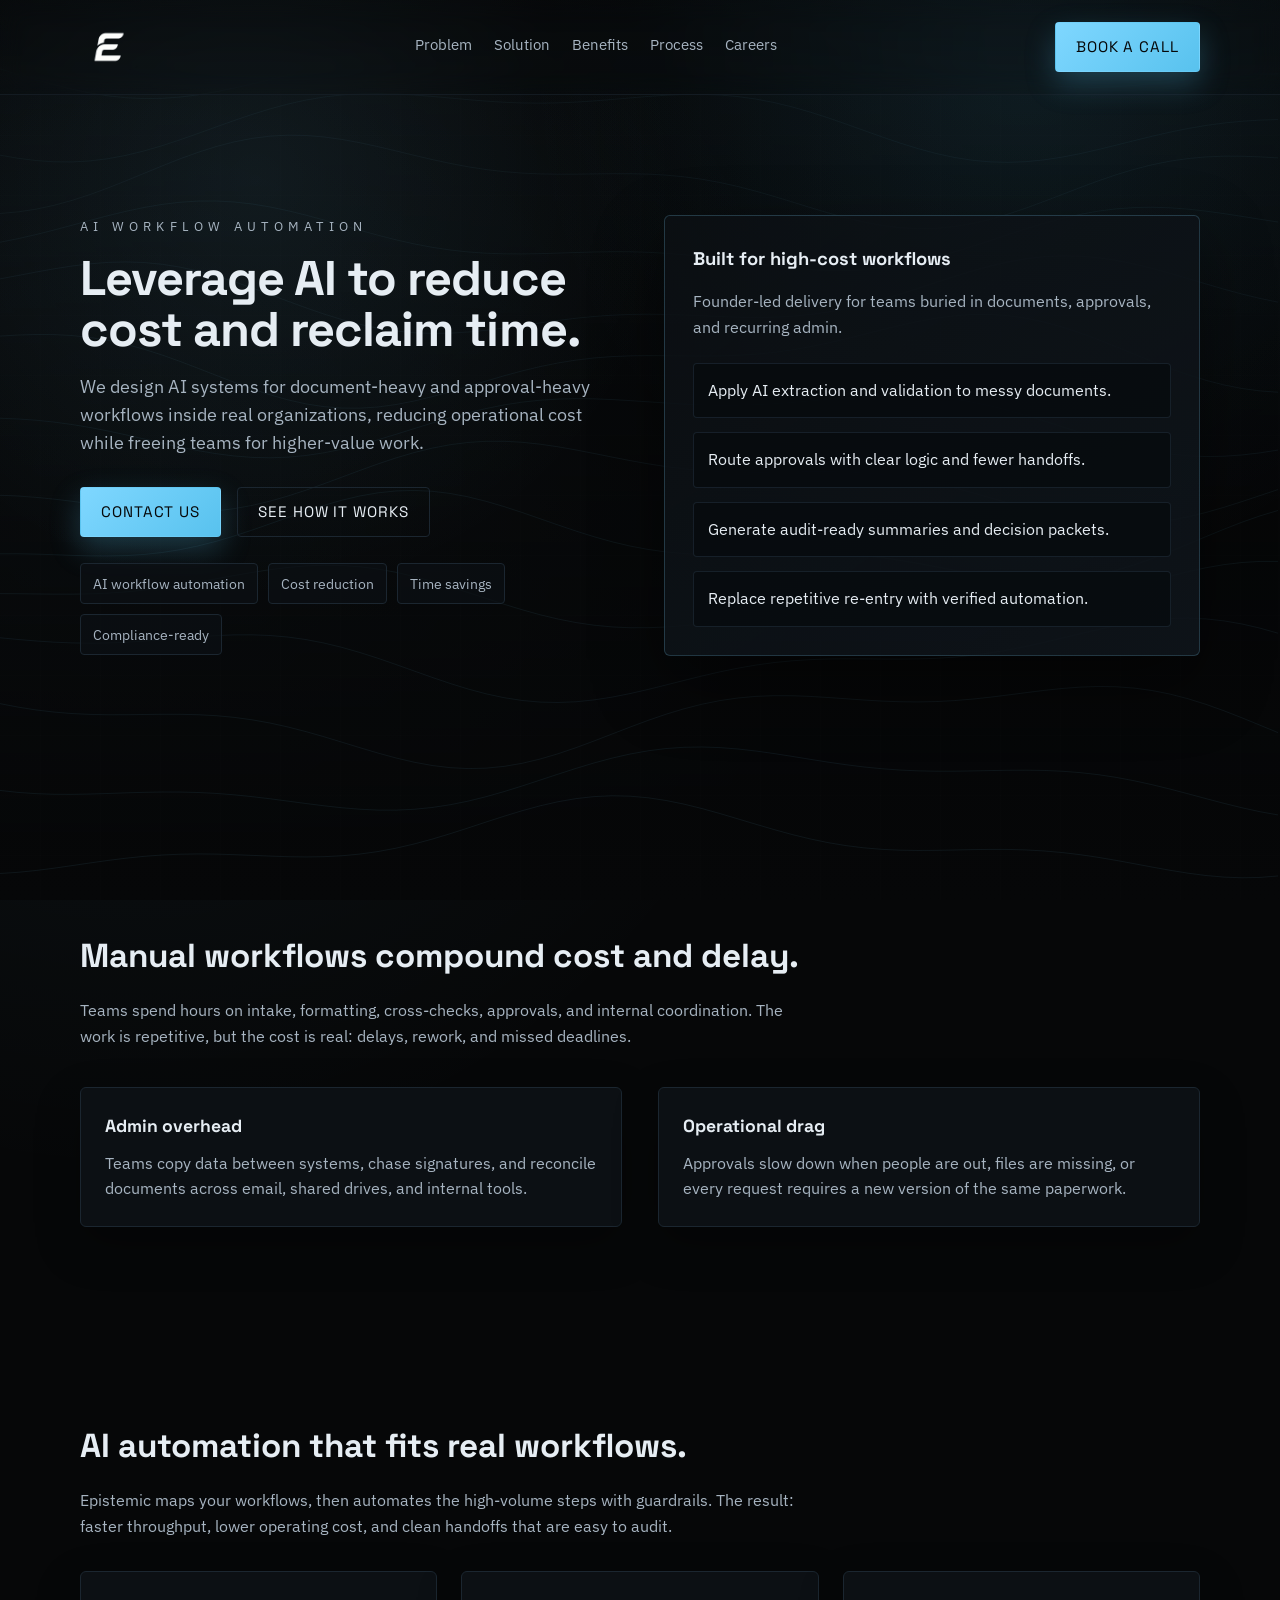
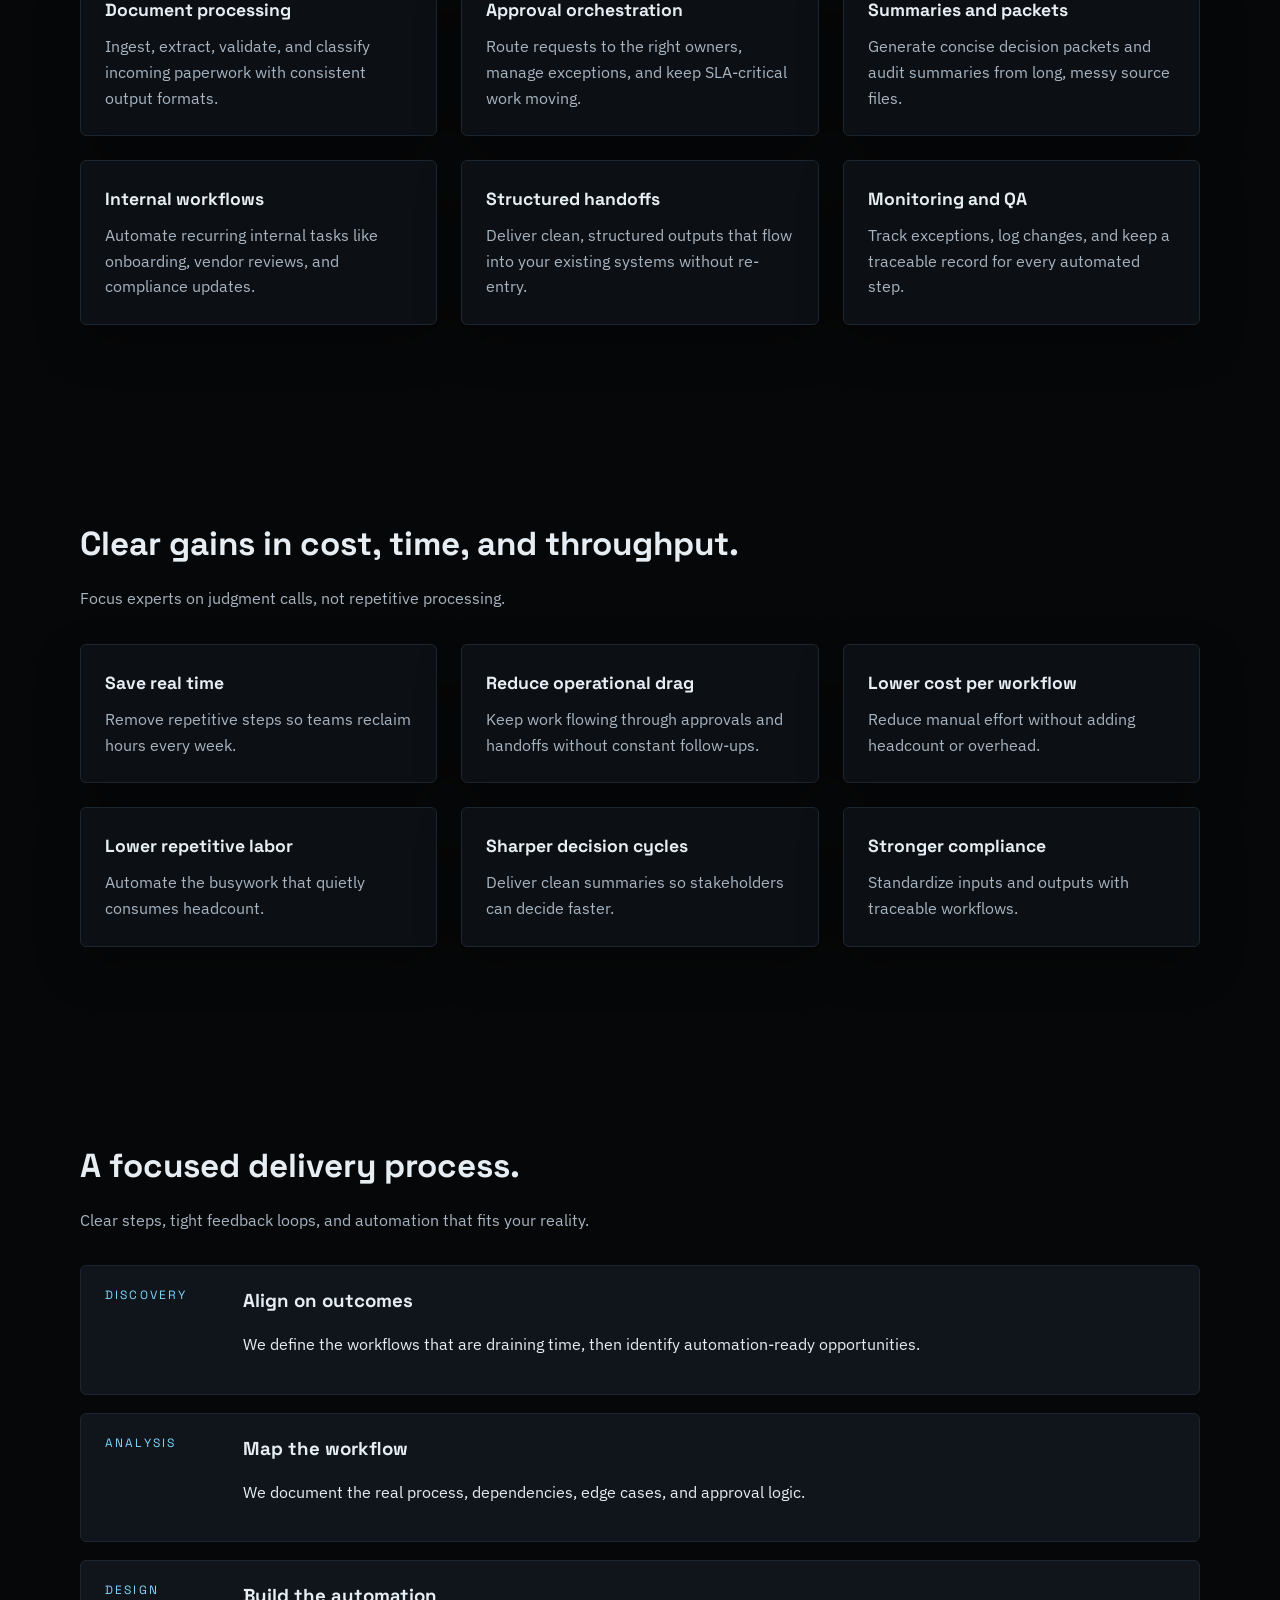
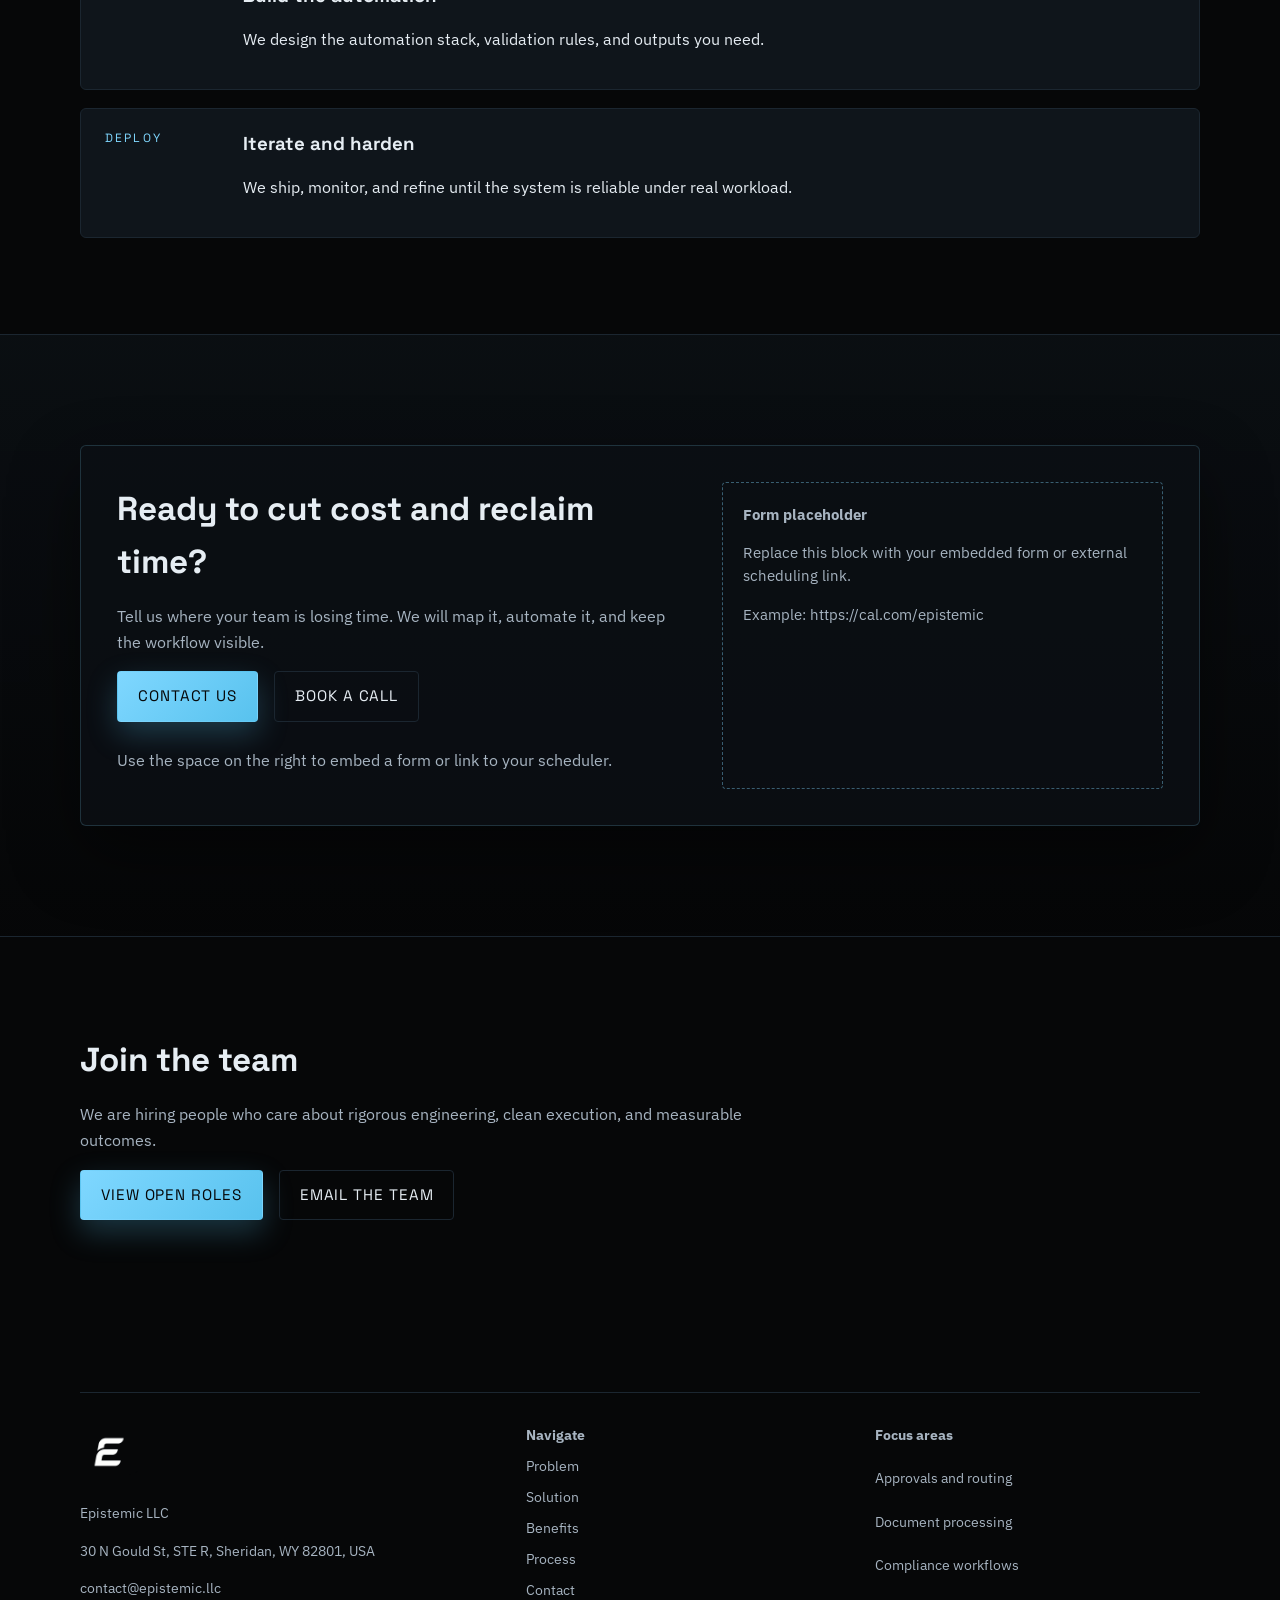
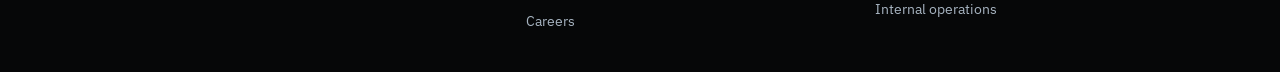
==== index.html @ b7b9e683 "second page" ====
<!doctype html>
<html lang="en">
	<head>
		<meta charset="utf-8">
		<meta name="viewport" content="width=device-width, initial-scale=1">
		<title>Epistemic LLC | AI automation to reduce cost and save time</title>
		<meta name="description" content="Epistemic LLC designs AI automation for document-heavy workflows, reducing operating cost and freeing teams for higher-value work.">
		<link rel="preconnect" href="https://fonts.googleapis.com">
		<link rel="preconnect" href="https://fonts.gstatic.com" crossorigin>
		<link href="https://fonts.googleapis.com/css2?family=IBM+Plex+Sans:wght@300;400;500;600&family=Space+Grotesk:wght@400;500;600;700&display=swap" rel="stylesheet">
		<style>
			:root {
				color-scheme: dark;
				--bg: #060708;
				--surface: #0c1014;
				--surface-strong: #0f151b;
				--text: #e6edf3;
				--muted: #a7b4c1;
				--line: #1b2630;
				--accent: #7fd7ff;
				--accent-strong: #58c2ee;
				--accent-warm: #f1c66a;
				--glow: rgba(127, 215, 255, 0.16);
				--shadow: 0 28px 70px rgba(0, 0, 0, 0.45);
				--radius: 6px;
				--radius-small: 4px;
				--container: 1120px;
			}

			* {
				box-sizing: border-box;
			}

			body {
				margin: 0;
				font-family: "IBM Plex Sans", "Segoe UI", system-ui, -apple-system, sans-serif;
				background: radial-gradient(1200px circle at 10% 10%, rgba(127, 215, 255, 0.06), transparent 58%),
					radial-gradient(800px circle at 80% 0%, rgba(88, 194, 238, 0.08), transparent 60%),
					#060708;
				color: var(--text);
				line-height: 1.6;
			}

			.page {
				position: relative;
				z-index: 1;
			}

			.global-bg {
				position: fixed;
				inset: 0;
				z-index: 0;
				pointer-events: none;
				overflow: hidden;
			}

			.global-bg::before {
				content: "";
				position: absolute;
				inset: 0;
				background: radial-gradient(700px circle at 20% 20%, rgba(127, 215, 255, 0.08), transparent 60%),
					radial-gradient(900px circle at 80% 10%, rgba(88, 194, 238, 0.07), transparent 55%),
					linear-gradient(180deg, rgba(6, 7, 8, 0.25) 0%, rgba(6, 7, 8, 0.7) 65%, rgba(6, 7, 8, 1) 100%);
			}

			html {
				scroll-behavior: smooth;
			}

			img {
				max-width: 100%;
				display: block;
			}

			a {
				color: inherit;
				text-decoration: none;
			}

			.container {
				width: min(100% - 48px, var(--container));
				margin: 0 auto;
			}

			.site-header {
				position: sticky;
				top: 0;
				z-index: 10;
				backdrop-filter: blur(12px);
				background: linear-gradient(180deg, rgba(6, 7, 8, 0.32), rgba(6, 7, 8, 0.12));
				border-bottom: 1px solid rgba(27, 38, 48, 0.6);
			}

			.nav {
				display: flex;
				align-items: center;
				justify-content: space-between;
				padding: 18px 0;
				gap: 24px;
			}

			.logo {
				display: inline-flex;
				align-items: center;
				gap: 12px;
				font-family: "Space Grotesk", "IBM Plex Sans", sans-serif;
				font-weight: 600;
				letter-spacing: 0.02em;
				text-transform: uppercase;
			}

			.logo img {
				width: 58px;
				height: 58px;
				object-fit: contain;
			}

			.logo-fallback {
				display: none;
				font-size: 0.95rem;
			}

			.nav-links {
				display: flex;
				align-items: center;
				gap: 22px;
				color: var(--muted);
				font-size: 0.92rem;
			}

			.nav-links a {
				position: relative;
				padding-bottom: 4px;
			}

			.nav-links a::after {
				content: "";
				position: absolute;
				left: 0;
				bottom: -2px;
				width: 0;
				height: 1px;
				background: var(--accent);
				transition: width 0.25s ease;
			}

			.nav-links a:hover::after,
			.nav-links a:focus-visible::after {
				width: 100%;
			}

			.btn {
				display: inline-flex;
				align-items: center;
				justify-content: center;
				gap: 10px;
				padding: 12px 20px;
				border-radius: var(--radius-small);
				border: 1px solid var(--line);
				font-family: "Space Grotesk", "IBM Plex Sans", sans-serif;
				font-size: 0.95rem;
				text-transform: uppercase;
				letter-spacing: 0.06em;
				transition: transform 0.2s ease, box-shadow 0.2s ease, border-color 0.2s ease, background 0.2s ease;
			}

			.btn-primary {
				background: linear-gradient(135deg, var(--accent), var(--accent-strong));
				color: #060708;
				border-color: transparent;
				box-shadow: 0 12px 30px rgba(88, 194, 238, 0.25);
			}

			.btn-primary:hover,
			.btn-primary:focus-visible {
				transform: translateY(-1px);
				box-shadow: 0 18px 34px rgba(88, 194, 238, 0.35);
			}

			.btn-secondary {
				background: transparent;
				color: var(--text);
			}

			.btn-secondary:hover,
			.btn-secondary:focus-visible {
				border-color: var(--accent);
				box-shadow: 0 0 0 1px rgba(127, 215, 255, 0.4);
				transform: translateY(-1px);
			}

			.hero {
				position: relative;
				min-height: 82vh;
				padding: 120px 0 110px;
				overflow: hidden;
			}

			.global-grid {
				position: absolute;
				inset: -25%;
				background-image: linear-gradient(rgba(255, 255, 255, 0.045) 1px, transparent 1px),
					linear-gradient(90deg, rgba(255, 255, 255, 0.045) 1px, transparent 1px);
				background-size: 60px 60px;
				opacity: 0.18;
				animation: grid-drift 24s linear infinite;
			}

			#hero-canvas {
				position: absolute;
				inset: 0;
				width: 100%;
				height: 100%;
				opacity: 0.55;
			}

			.hero-content {
				position: relative;
				z-index: 1;
				display: grid;
				grid-template-columns: repeat(2, minmax(0, 1fr));
				gap: 48px;
				align-items: center;
			}

			.eyebrow {
				font-size: 0.82rem;
				text-transform: uppercase;
				letter-spacing: 0.4em;
				color: var(--muted);
				margin: 0 0 16px;
			}

			h1,
			h2,
			h3 {
				font-family: "Space Grotesk", "IBM Plex Sans", sans-serif;
				margin: 0;
			}

			h1 {
				font-size: clamp(2.6rem, 3.8vw, 4.2rem);
				line-height: 1.05;
				letter-spacing: -0.02em;
			}

			.subheadline {
				font-size: 1.1rem;
				color: var(--muted);
				margin: 18px 0 30px;
			}

			.cta-group {
				display: flex;
				flex-wrap: wrap;
				gap: 16px;
				margin-bottom: 26px;
			}

			.hero-tags {
				display: flex;
				flex-wrap: wrap;
				gap: 10px;
				color: var(--muted);
				font-size: 0.9rem;
			}

			.hero-tags span {
				padding: 8px 12px;
				border: 1px solid var(--line);
				border-radius: var(--radius-small);
				background: rgba(12, 16, 20, 0.7);
			}

			.hero-panel {
				padding: 28px;
				border-radius: var(--radius);
				border: 1px solid rgba(127, 215, 255, 0.2);
				background: linear-gradient(145deg, rgba(12, 16, 20, 0.8), rgba(15, 21, 27, 0.9));
				box-shadow: var(--shadow);
			}

			.hero-panel h3 {
				font-size: 1.15rem;
				margin-bottom: 10px;
			}

			.hero-panel p {
				color: var(--muted);
				margin-bottom: 22px;
			}

			.panel-list {
				display: grid;
				gap: 14px;
				margin: 0;
				padding: 0;
				list-style: none;
			}

			.panel-list li {
				padding: 14px;
				border-radius: var(--radius-small);
				background: rgba(7, 10, 13, 0.7);
				border: 1px solid rgba(27, 38, 48, 0.8);
			}

			section {
				padding: 96px 0;
			}

			.section-title {
				font-size: clamp(1.8rem, 2.6vw, 2.6rem);
				margin-bottom: 16px;
			}

			.section-subtitle {
				color: var(--muted);
				max-width: 720px;
			}

			.grid-2 {
				display: grid;
				grid-template-columns: repeat(2, minmax(0, 1fr));
				gap: 36px;
				margin-top: 38px;
			}

			.grid-3 {
				display: grid;
				grid-template-columns: repeat(3, minmax(0, 1fr));
				gap: 24px;
				margin-top: 32px;
			}

			.card {
				padding: 24px;
				border-radius: var(--radius);
				background: var(--surface);
				border: 1px solid var(--line);
				box-shadow: 0 18px 45px rgba(0, 0, 0, 0.3);
			}

			.card h3 {
				margin-bottom: 10px;
				font-size: 1.1rem;
			}

			.card p {
				color: var(--muted);
				margin: 0;
			}

			.list {
				margin: 0;
				padding: 0;
				list-style: none;
				display: grid;
				gap: 14px;
			}

			.list li {
				padding-left: 18px;
				position: relative;
				color: var(--muted);
			}

			.list li::before {
				content: "";
				position: absolute;
				left: 0;
				top: 10px;
				width: 8px;
				height: 2px;
				background: var(--accent);
			}

			.process-steps {
				display: grid;
				gap: 18px;
				margin-top: 32px;
			}

			.process-step {
				display: grid;
				grid-template-columns: 120px 1fr;
				gap: 18px;
				padding: 20px 24px;
				border-radius: var(--radius);
				border: 1px solid var(--line);
				background: var(--surface-strong);
			}

			.process-step span {
				font-family: "Space Grotesk", "IBM Plex Sans", sans-serif;
				text-transform: uppercase;
				letter-spacing: 0.18em;
				font-size: 0.75rem;
				color: var(--accent);
			}

			.cta-section {
				padding: 110px 0;
				background: linear-gradient(180deg, rgba(12, 16, 20, 0.85), rgba(6, 7, 8, 0.9));
				border-top: 1px solid var(--line);
				border-bottom: 1px solid var(--line);
			}

			.cta-panel {
				display: grid;
				grid-template-columns: 1.3fr 1fr;
				gap: 32px;
				padding: 36px;
				border-radius: var(--radius);
				border: 1px solid rgba(127, 215, 255, 0.18);
				background: rgba(12, 16, 20, 0.8);
				box-shadow: var(--shadow);
			}

			.form-placeholder {
				border: 1px dashed rgba(127, 215, 255, 0.4);
				border-radius: var(--radius-small);
				padding: 20px;
				color: var(--muted);
				font-size: 0.92rem;
			}

			footer {
				padding: 50px 0 40px;
				color: var(--muted);
				font-size: 0.9rem;
			}

			.footer-grid {
				display: grid;
				grid-template-columns: 1.3fr 1fr 1fr;
				gap: 24px;
				border-top: 1px solid var(--line);
				padding-top: 30px;
			}

			.footer-nav {
				display: grid;
				gap: 8px;
			}

			@keyframes grid-drift {
				0% {
					transform: translate3d(0, 0, 0);
				}
				100% {
					transform: translate3d(80px, 40px, 0);
				}
			}

			@media (max-width: 980px) {
				.hero-content {
					grid-template-columns: 1fr;
				}

				.cta-panel {
					grid-template-columns: 1fr;
				}

				.grid-3 {
					grid-template-columns: repeat(2, minmax(0, 1fr));
				}
			}

			@media (max-width: 780px) {
				.container {
					width: min(100% - 32px, var(--container));
				}

				.nav {
					flex-direction: column;
					align-items: flex-start;
					gap: 14px;
					padding: 14px 0 18px;
				}

				.nav-links {
					flex-wrap: wrap;
					gap: 14px;
					font-size: 0.88rem;
				}

				.hero {
					padding: 96px 0 84px;
				}

				.cta-group {
					width: 100%;
				}

				.cta-group .btn {
					flex: 1 1 160px;
				}

				.grid-2 {
					grid-template-columns: 1fr;
				}

				.grid-3 {
					grid-template-columns: 1fr;
				}

				.process-step {
					grid-template-columns: 1fr;
				}

				.footer-grid {
					grid-template-columns: 1fr;
				}
			}

			@media (prefers-reduced-motion: reduce) {
				html {
					scroll-behavior: auto;
				}

				.global-grid {
					animation: none;
				}

				.btn,
				.btn-primary,
				.btn-secondary {
					transition: none;
				}
			}
		</style>
	</head>
	<body>
		<div class="global-bg" aria-hidden="true">
			<div class="global-grid"></div>
			<canvas id="hero-canvas"></canvas>
		</div>
		<div class="page">
			<header class="site-header">
				<nav class="nav container">
					<a class="logo" href="#top" aria-label="Epistemic LLC">
						<img src="assets/company-logo.png" alt="Epistemic LLC logo" onerror="this.style.display='none'; this.nextElementSibling.style.display='inline-flex';">
						<span class="logo-fallback">Epistemic</span>
					</a>
					<div class="nav-links">
						<a href="#problem">Problem</a>
						<a href="#solution">Solution</a>
						<a href="#benefits">Benefits</a>
						<a href="#process">Process</a>
						<a href="careers.html">Careers</a>
					</div>
					<a class="btn btn-primary" href="#contact">Book a call</a>
				</nav>
			</header>

			<main>
				<section class="hero" id="top">
					<div class="container hero-content">
					<div class="hero-copy">
						<p class="eyebrow">AI workflow automation</p>
						<h1>Leverage AI to reduce cost and reclaim time.</h1>
						<p class="subheadline">
							We design AI systems for document-heavy and approval-heavy workflows inside real organizations, reducing
							operational cost while freeing teams for higher-value work.
						</p>
						<div class="cta-group">
							<a class="btn btn-primary" href="#contact">Contact us</a>
							<a class="btn btn-secondary" href="#solution">See how it works</a>
						</div>
						<div class="hero-tags">
							<span>AI workflow automation</span>
							<span>Cost reduction</span>
							<span>Time savings</span>
							<span>Compliance-ready</span>
						</div>
					</div>
					<aside class="hero-panel">
						<h3>Built for high-cost workflows</h3>
						<p>Founder-led delivery for teams buried in documents, approvals, and recurring admin.</p>
						<ul class="panel-list">
							<li>Apply AI extraction and validation to messy documents.</li>
							<li>Route approvals with clear logic and fewer handoffs.</li>
							<li>Generate audit-ready summaries and decision packets.</li>
							<li>Replace repetitive re-entry with verified automation.</li>
						</ul>
					</aside>
				</div>
			</section>

			<section id="problem">
				<div class="container">
					<h2 class="section-title">Manual workflows compound cost and delay.</h2>
					<p class="section-subtitle">
						Teams spend hours on intake, formatting, cross-checks, approvals, and internal coordination. The work is
						repetitive, but the cost is real: delays, rework, and missed deadlines.
					</p>
					<div class="grid-2">
						<div class="card">
							<h3>Admin overhead</h3>
							<p>
								Teams copy data between systems, chase signatures, and reconcile documents across email, shared drives,
								and internal tools.
							</p>
						</div>
						<div class="card">
							<h3>Operational drag</h3>
							<p>
								Approvals slow down when people are out, files are missing, or every request requires a new version of
								the same paperwork.
							</p>
						</div>
					</div>
				</div>
			</section>

			<section id="solution">
				<div class="container">
					<h2 class="section-title">AI automation that fits real workflows.</h2>
					<p class="section-subtitle">
						Epistemic maps your workflows, then automates the high-volume steps with guardrails. The result: faster
						throughput, lower operating cost, and clean handoffs that are easy to audit.
					</p>
					<div class="grid-3">
						<div class="card">
							<h3>Document processing</h3>
							<p>Ingest, extract, validate, and classify incoming paperwork with consistent output formats.</p>
						</div>
						<div class="card">
							<h3>Approval orchestration</h3>
							<p>Route requests to the right owners, manage exceptions, and keep SLA-critical work moving.</p>
						</div>
						<div class="card">
							<h3>Summaries and packets</h3>
							<p>Generate concise decision packets and audit summaries from long, messy source files.</p>
						</div>
						<div class="card">
							<h3>Internal workflows</h3>
							<p>Automate recurring internal tasks like onboarding, vendor reviews, and compliance updates.</p>
						</div>
						<div class="card">
							<h3>Structured handoffs</h3>
							<p>Deliver clean, structured outputs that flow into your existing systems without re-entry.</p>
						</div>
						<div class="card">
							<h3>Monitoring and QA</h3>
							<p>Track exceptions, log changes, and keep a traceable record for every automated step.</p>
						</div>
					</div>
				</div>
			</section>

			<section id="benefits">
				<div class="container">
					<h2 class="section-title">Clear gains in cost, time, and throughput.</h2>
					<p class="section-subtitle">Focus experts on judgment calls, not repetitive processing.</p>
					<div class="grid-3">
						<div class="card">
							<h3>Save real time</h3>
							<p>Remove repetitive steps so teams reclaim hours every week.</p>
						</div>
						<div class="card">
							<h3>Reduce operational drag</h3>
							<p>Keep work flowing through approvals and handoffs without constant follow-ups.</p>
						</div>
						<div class="card">
							<h3>Lower cost per workflow</h3>
							<p>Reduce manual effort without adding headcount or overhead.</p>
						</div>
						<div class="card">
							<h3>Lower repetitive labor</h3>
							<p>Automate the busywork that quietly consumes headcount.</p>
						</div>
						<div class="card">
							<h3>Sharper decision cycles</h3>
							<p>Deliver clean summaries so stakeholders can decide faster.</p>
						</div>
						<div class="card">
							<h3>Stronger compliance</h3>
							<p>Standardize inputs and outputs with traceable workflows.</p>
						</div>
					</div>
				</div>
			</section>

			<section id="process">
				<div class="container">
					<h2 class="section-title">A focused delivery process.</h2>
					<p class="section-subtitle">Clear steps, tight feedback loops, and automation that fits your reality.</p>
					<div class="process-steps">
						<div class="process-step">
							<span>Discovery</span>
							<div>
								<h3>Align on outcomes</h3>
								<p>We define the workflows that are draining time, then identify automation-ready opportunities.</p>
							</div>
						</div>
						<div class="process-step">
							<span>Analysis</span>
							<div>
								<h3>Map the workflow</h3>
								<p>We document the real process, dependencies, edge cases, and approval logic.</p>
							</div>
						</div>
						<div class="process-step">
							<span>Design</span>
							<div>
								<h3>Build the automation</h3>
								<p>We design the automation stack, validation rules, and outputs you need.</p>
							</div>
						</div>
						<div class="process-step">
							<span>Deploy</span>
							<div>
								<h3>Iterate and harden</h3>
								<p>We ship, monitor, and refine until the system is reliable under real workload.</p>
							</div>
						</div>
					</div>
				</div>
			</section>

			<section class="cta-section" id="contact">
				<div class="container">
					<div class="cta-panel">
						<div>
							<h2 class="section-title">Ready to cut cost and reclaim time?</h2>
							<p class="section-subtitle">
								Tell us where your team is losing time. We will map it, automate it, and keep the workflow visible.
							</p>
							<div class="cta-group">
								<a class="btn btn-primary" href="mailto:contact@epistemic.llc">Contact us</a>
								<a class="btn btn-secondary" href="#contact">Book a call</a>
							</div>
							<p class="section-subtitle">Use the space on the right to embed a form or link to your scheduler.</p>
						</div>
						<div class="form-placeholder">
							<strong>Form placeholder</strong>
							<p>Replace this block with your embedded form or external scheduling link.</p>
							<p>Example: https://cal.com/epistemic</p>
						</div>
					</div>
				</div>
			</section>

			<section id="careers">
				<div class="container">
					<h2 class="section-title">Join the team</h2>
					<p class="section-subtitle">
						We are hiring people who care about rigorous engineering, clean execution, and measurable outcomes.
					</p>
					<div class="cta-group">
						<a class="btn btn-primary" href="careers.html">View open roles</a>
						<a class="btn btn-secondary" href="mailto:hire@epistemic.llc?subject=Careers">Email the team</a>
					</div>
				</div>
			</section>
			</main>

			<footer>
				<div class="container footer-grid">
					<div>
						<div class="logo" aria-label="Epistemic LLC">
							<img src="assets/company-logo.png" alt="Epistemic LLC logo" onerror="this.style.display='none'; this.nextElementSibling.style.display='inline-flex';">
							<span class="logo-fallback">Epistemic LLC</span>
						</div>
						<p>Epistemic LLC</p>
						<p>30 N Gould St, STE R, Sheridan, WY 82801, USA</p>
						<p><a href="mailto:contact@epistemic.llc">contact@epistemic.llc</a></p>
					</div>
					<div class="footer-nav">
						<strong>Navigate</strong>
						<a href="#problem">Problem</a>
						<a href="#solution">Solution</a>
						<a href="#benefits">Benefits</a>
						<a href="#process">Process</a>
						<a href="#contact">Contact</a>
						<a href="careers.html">Careers</a>
					</div>
					<div class="footer-nav">
						<strong>Focus areas</strong>
						<span>Approvals and routing</span>
						<span>Document processing</span>
						<span>Compliance workflows</span>
						<span>Internal operations</span>
					</div>
				</div>
			</footer>
		</div>

		<script>
			const canvas = document.getElementById("hero-canvas");
			const ctx = canvas.getContext("2d");
			const prefersReducedMotion = window.matchMedia("(prefers-reduced-motion: reduce)").matches;
			let width = 0;
			let height = 0;
			const maxDpr = 2;

			const resizeCanvas = () => {
				const dpr = Math.min(window.devicePixelRatio || 1, maxDpr);
				width = window.innerWidth;
				height = window.innerHeight;
				canvas.width = width * dpr;
				canvas.height = height * dpr;
				ctx.setTransform(dpr, 0, 0, dpr, 0, 0);
			};

			const draw = (time = 0) => {
				const t = time * 0.00012;
				ctx.clearRect(0, 0, width, height);
				ctx.lineWidth = 1;

				const waveCount = 14;
				for (let i = 0; i < waveCount; i += 1) {
					const base = ((i + 1) / (waveCount + 1)) * height;
					const amp = height * (0.03 + (i % 3) * 0.004);
					ctx.beginPath();
					for (let x = 0; x <= width; x += 18) {
						const y = base
							+ Math.sin(x * 0.006 + t * 2 + i) * amp
							+ Math.sin(x * 0.014 - t * 1.4 + i * 0.7) * amp * 0.45;
						if (x === 0) {
							ctx.moveTo(x, y);
						} else {
							ctx.lineTo(x, y);
						}
					}
					const alpha = 0.08 + i * 0.004;
					ctx.strokeStyle = `rgba(127, 215, 255, ${alpha})`;
					ctx.stroke();
				}

				if (!prefersReducedMotion) {
					requestAnimationFrame(draw);
				}
			};

			resizeCanvas();
			if (!prefersReducedMotion) {
				requestAnimationFrame(draw);
			} else {
				draw(0);
			}

			window.addEventListener("resize", () => {
				resizeCanvas();
				if (prefersReducedMotion) {
					draw(0);
				}
			});
		</script>
	</body>
</html>
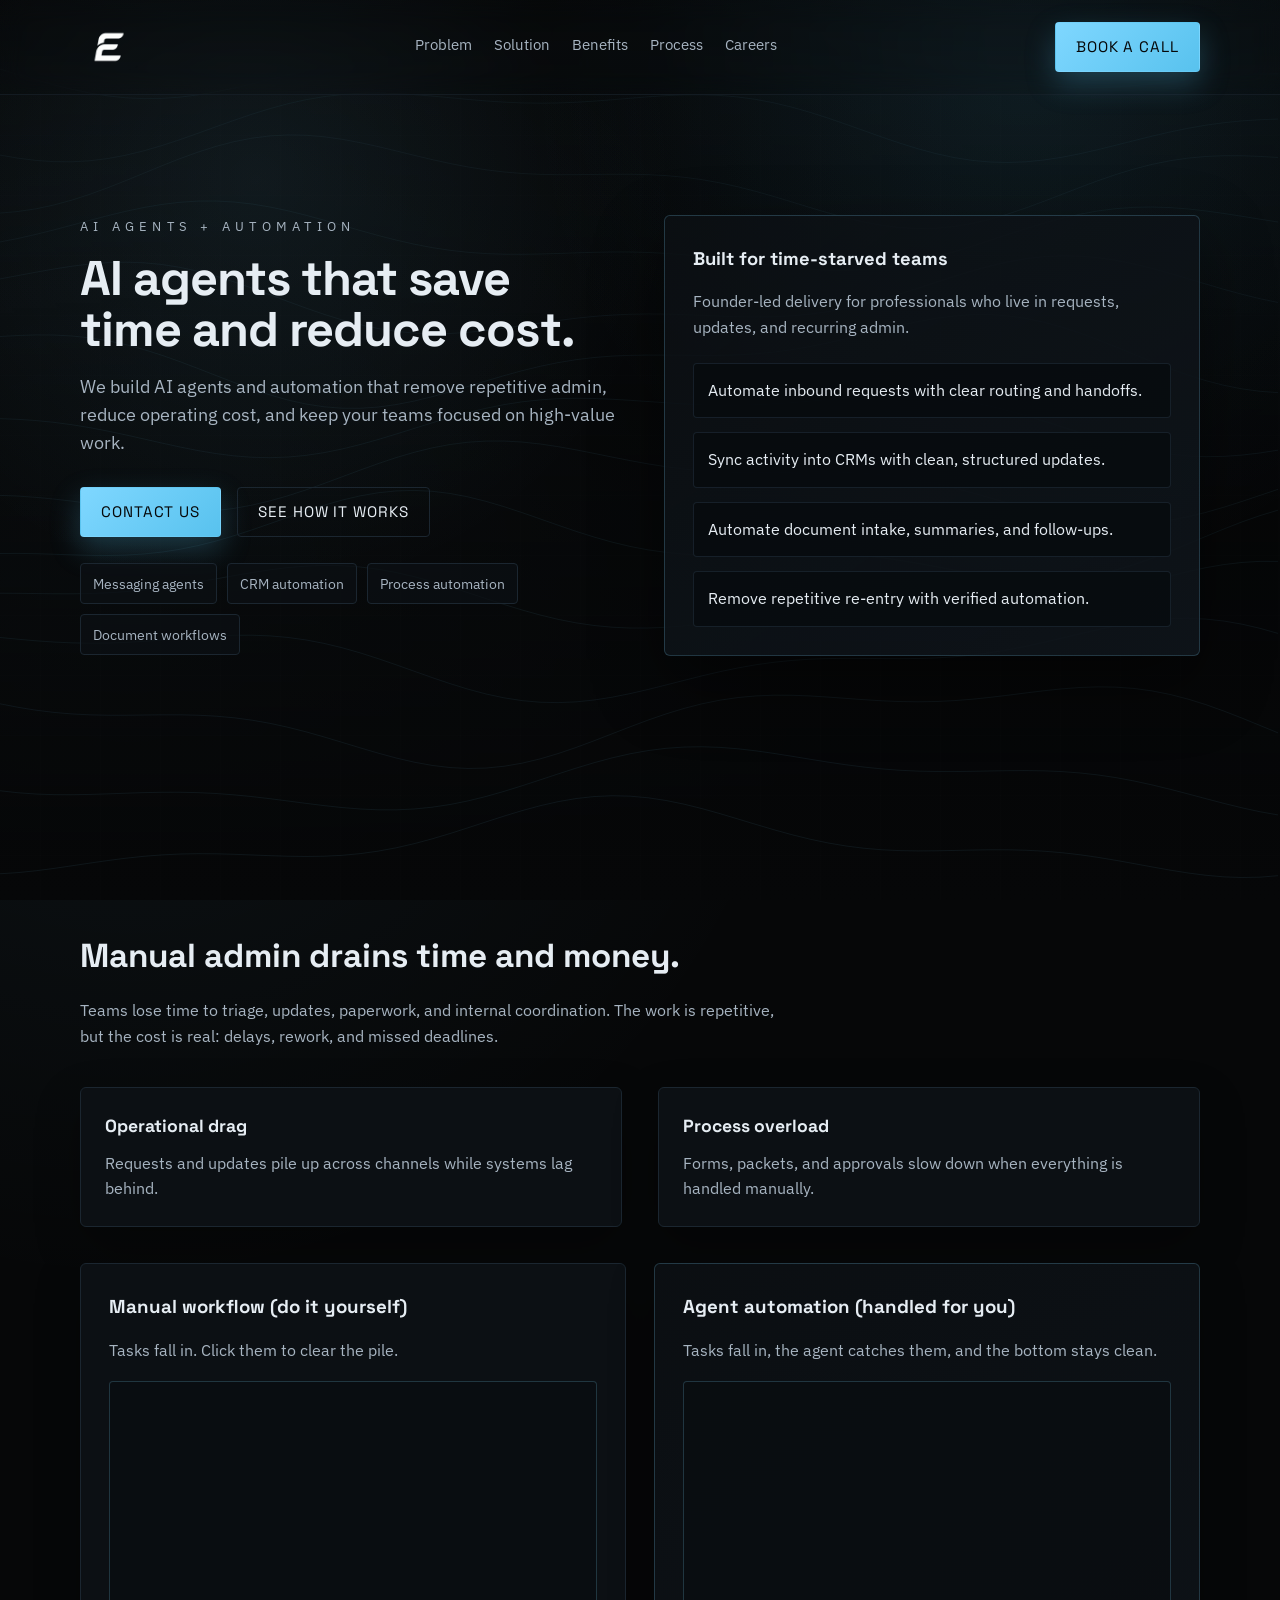
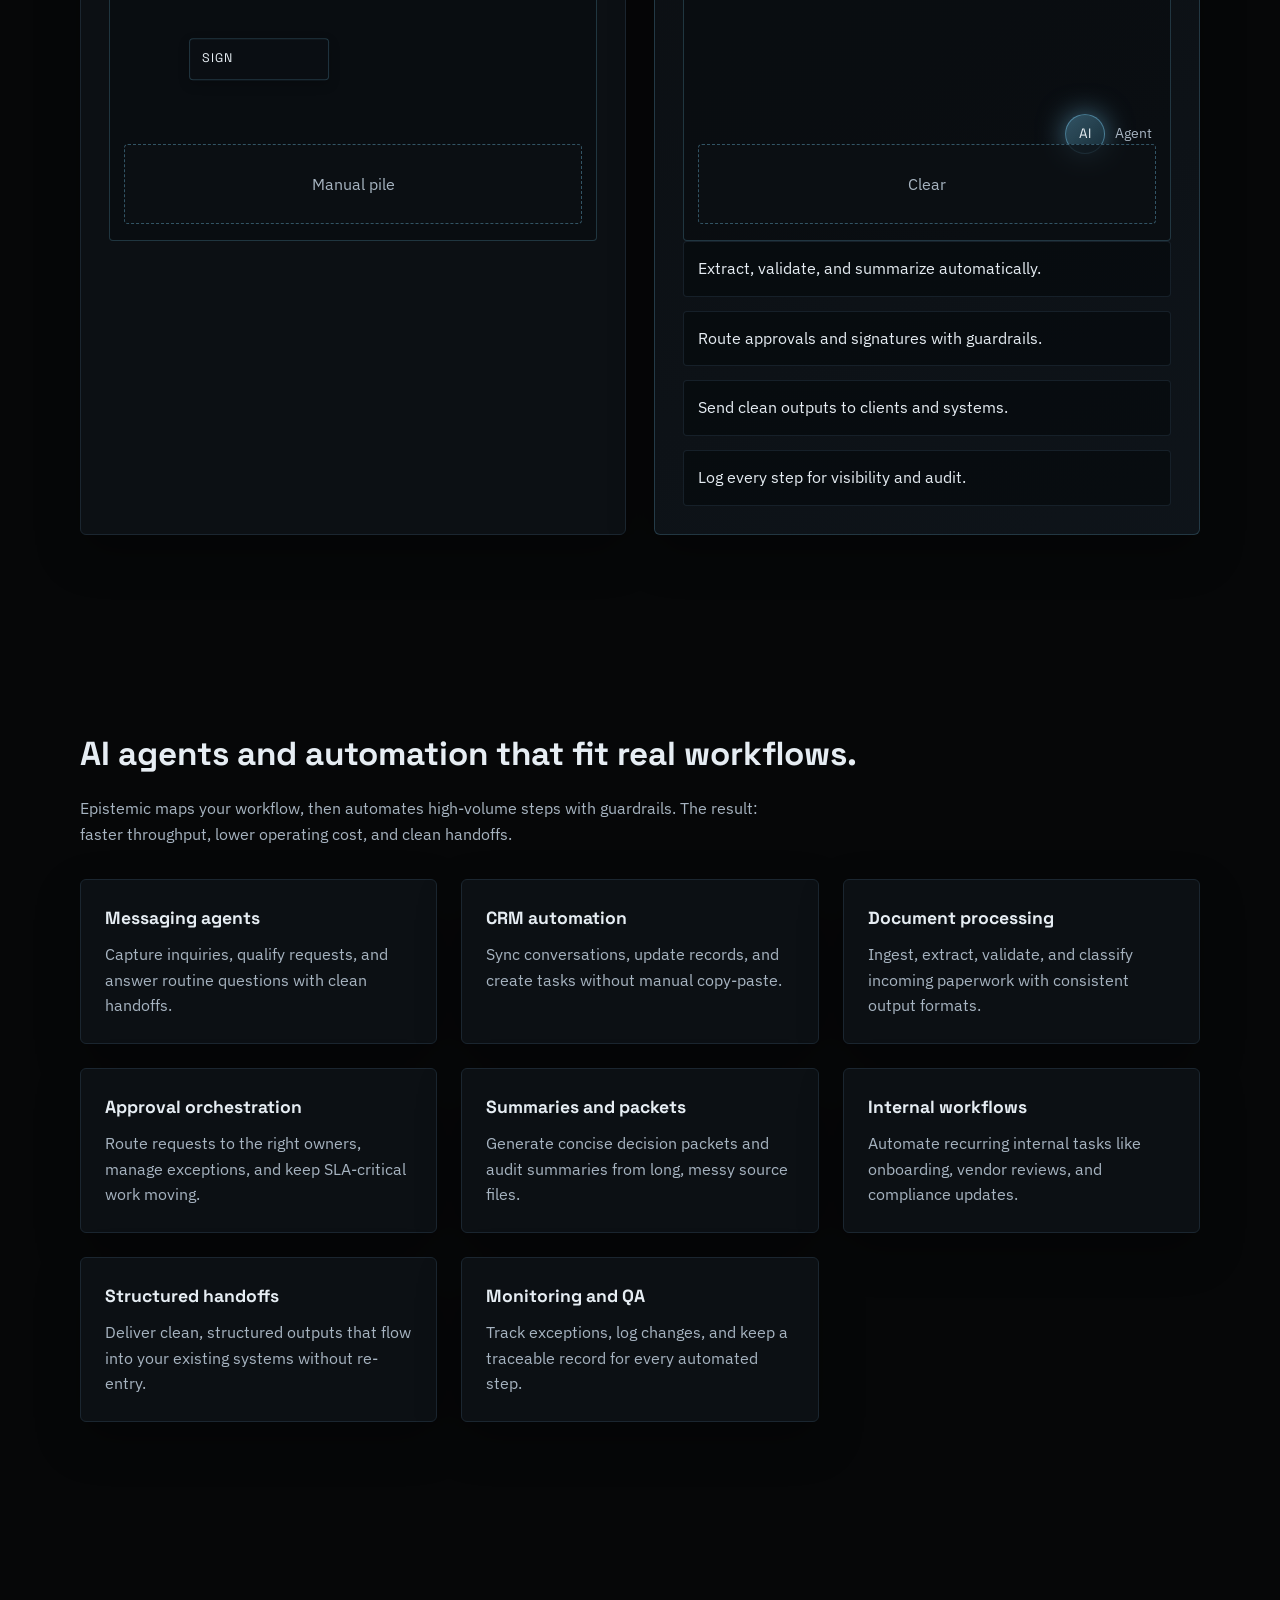
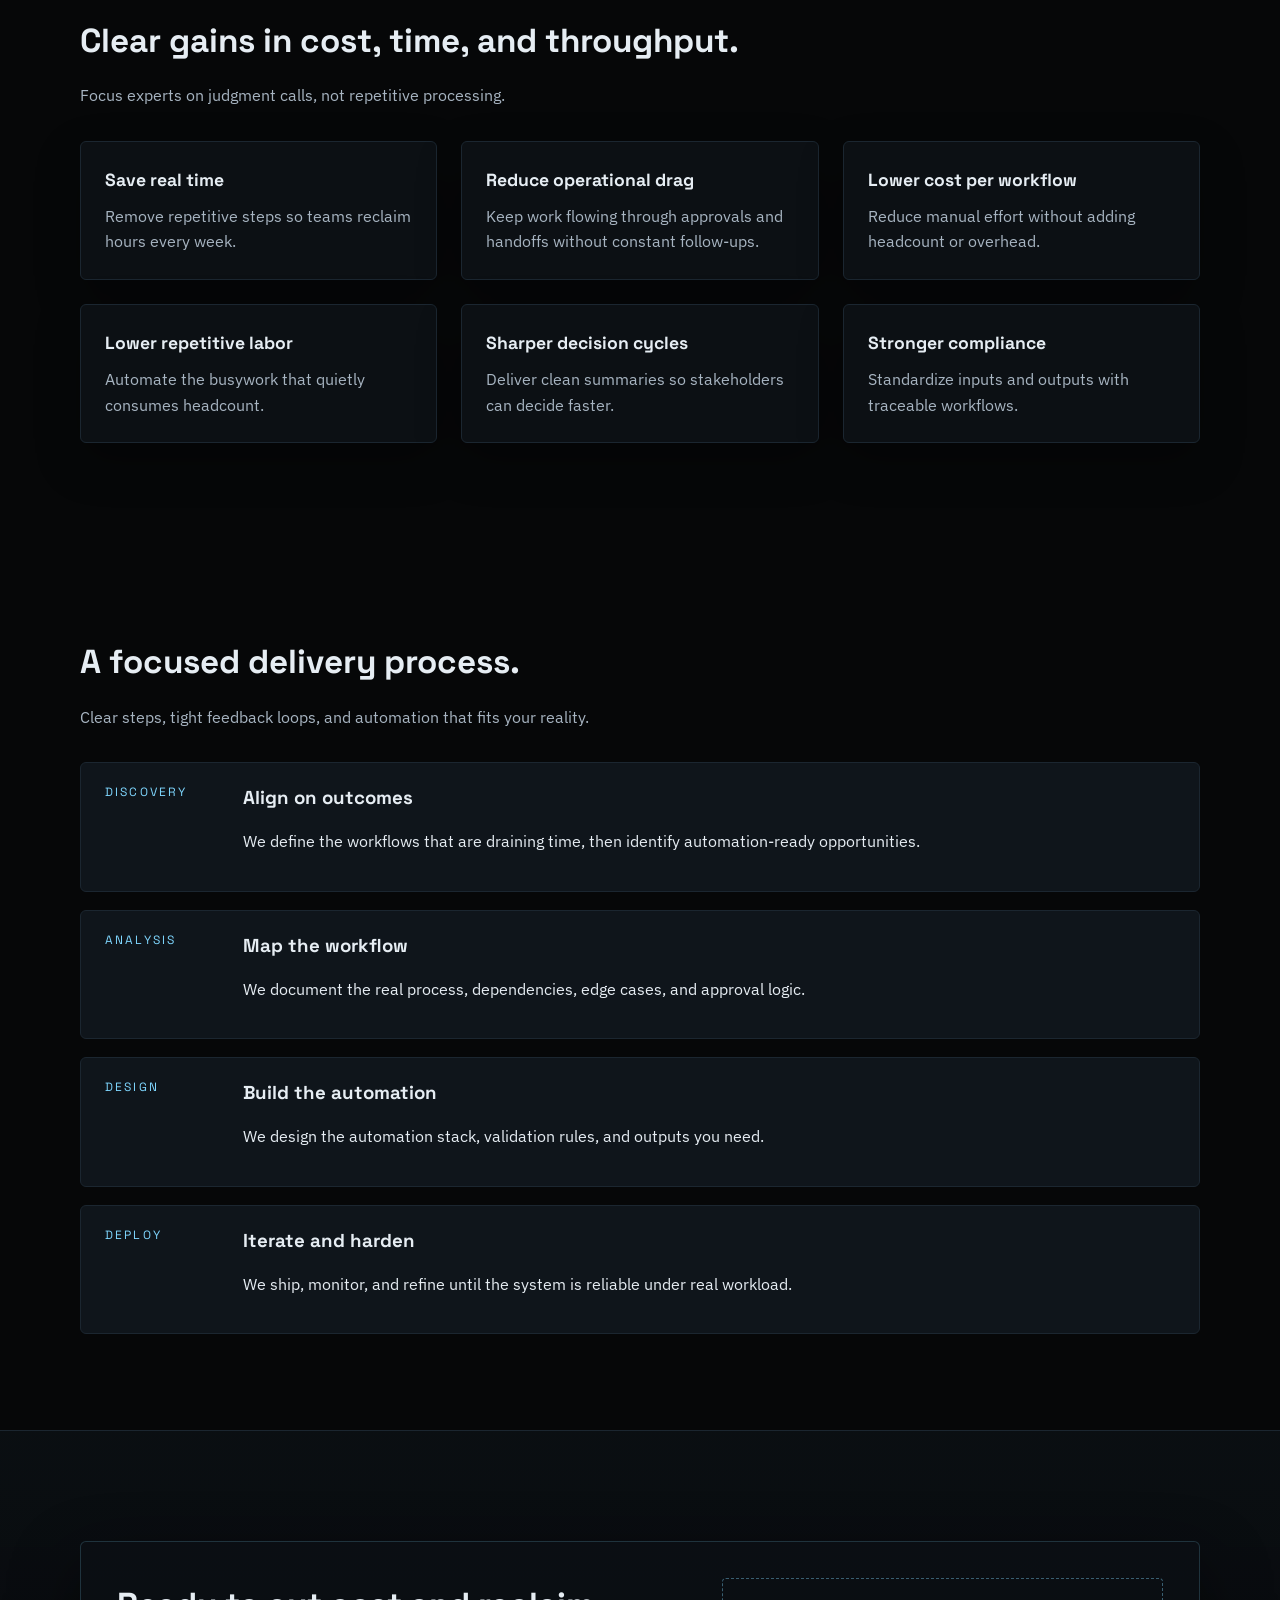
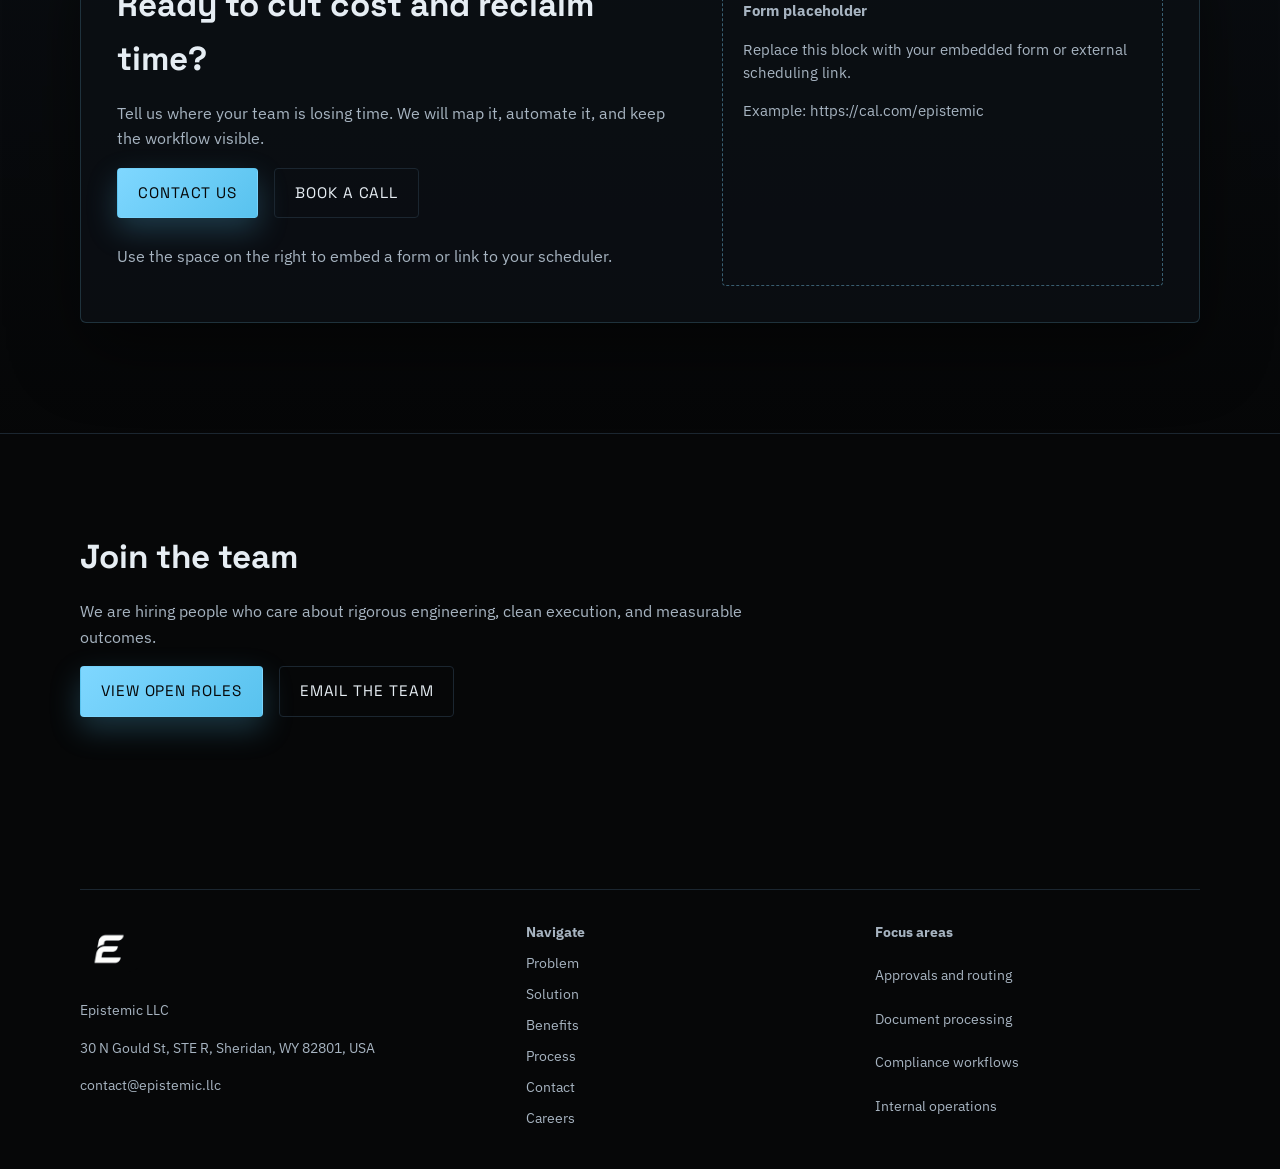
==== commit 5b8616df: "com" ====
--- a/index.html
+++ b/index.html
@@ -3,8 +3,9 @@
 	<head>
 		<meta charset="utf-8">
 		<meta name="viewport" content="width=device-width, initial-scale=1">
-		<title>Epistemic LLC | AI automation to reduce cost and save time</title>
-		<meta name="description" content="Epistemic LLC designs AI automation for document-heavy workflows, reducing operating cost and freeing teams for higher-value work.">
+		<title>Epistemic LLC | AI agents and automation to save time</title>
+		<meta name="description" content="Epistemic LLC builds AI agents and automation for professionals and teams to save time, reduce operating cost, and keep work moving.">
+		<link rel="icon" href="assets/company-logo.png" type="image/png">
 		<link rel="preconnect" href="https://fonts.googleapis.com">
 		<link rel="preconnect" href="https://fonts.gstatic.com" crossorigin>
 		<link href="https://fonts.googleapis.com/css2?family=IBM+Plex+Sans:wght@300;400;500;600&family=Space+Grotesk:wght@400;500;600;700&display=swap" rel="stylesheet">
@@ -319,6 +320,117 @@
 				max-width: 720px;
 			}
 
+			.interactive-grid {
+				display: grid;
+				grid-template-columns: repeat(2, minmax(0, 1fr));
+				gap: 28px;
+				margin-top: 36px;
+			}
+
+			.manual-card,
+			.ai-card {
+				padding: 28px;
+				border-radius: var(--radius);
+				background: var(--surface);
+				border: 1px solid var(--line);
+				box-shadow: 0 18px 45px rgba(0, 0, 0, 0.3);
+			}
+
+			.ai-card {
+				background: linear-gradient(150deg, rgba(12, 16, 20, 0.9), rgba(15, 21, 27, 0.95));
+				border-color: rgba(127, 215, 255, 0.2);
+			}
+
+			.flow-stage {
+				position: relative;
+				margin-top: 18px;
+				height: 460px;
+				border-radius: var(--radius-small);
+				border: 1px solid rgba(127, 215, 255, 0.2);
+				background: rgba(9, 12, 16, 0.6);
+				overflow: hidden;
+			}
+
+			.flow-floor {
+				position: absolute;
+				left: 14px;
+				right: 14px;
+				bottom: 16px;
+				height: 80px;
+				border-radius: var(--radius-small);
+				border: 1px dashed rgba(127, 215, 255, 0.35);
+				display: flex;
+				align-items: center;
+				justify-content: center;
+				color: var(--muted);
+				background: rgba(12, 16, 20, 0.75);
+				z-index: 1;
+			}
+
+			.flow-task,
+			.pile-task {
+				position: absolute;
+				width: 140px;
+				z-index: 2;
+				border-radius: var(--radius-small);
+				border: 1px solid rgba(127, 215, 255, 0.2);
+				background: rgba(12, 16, 20, 0.7);
+				color: var(--text);
+				padding: 10px 12px;
+				text-align: left;
+				font-family: "Space Grotesk", "IBM Plex Sans", sans-serif;
+				text-transform: uppercase;
+				letter-spacing: 0.08em;
+				font-size: 0.78rem;
+				cursor: pointer;
+				user-select: none;
+				box-shadow: 0 4px 12px rgba(0,0,0,0.2);
+			}
+
+			.pile-task {
+				transition: border-color 0.2s ease, transform 0.2s ease;
+			}
+
+			.pile-task:hover {
+				border-color: var(--accent);
+				z-index: 5;
+			}
+
+			.flow-status {
+				margin-top: 14px;
+				color: var(--muted);
+				font-size: 0.92rem;
+			}
+
+			.agent-catcher {
+				position: absolute;
+				right: 18px;
+				bottom: 86px;
+				display: inline-flex;
+				align-items: center;
+				gap: 10px;
+				font-size: 0.85rem;
+				color: var(--muted);
+			}
+
+			.agent-logo {
+				width: 40px;
+				height: 40px;
+				border-radius: 50%;
+				background: linear-gradient(140deg, rgba(127, 215, 255, 0.35), rgba(88, 194, 238, 0.18));
+				display: grid;
+				place-items: center;
+				font-family: "Space Grotesk", sans-serif;
+				color: var(--text);
+				border: 1px solid rgba(127, 215, 255, 0.4);
+				box-shadow: 0 0 20px rgba(88, 194, 238, 0.25);
+			}
+
+			.agent-catcher.is-active .agent-logo {
+				box-shadow: 0 0 28px rgba(127, 215, 255, 0.5);
+			}
+
+
 			.grid-2 {
 				display: grid;
 				grid-template-columns: repeat(2, minmax(0, 1fr));
@@ -453,8 +565,13 @@
 				}
 			}
 
+
 			@media (max-width: 980px) {
 				.hero-content {
+					grid-template-columns: 1fr;
+				}
+
+				.interactive-grid {
 					grid-template-columns: 1fr;
 				}
 
@@ -558,31 +675,31 @@
 				<section class="hero" id="top">
 					<div class="container hero-content">
 					<div class="hero-copy">
-						<p class="eyebrow">AI workflow automation</p>
-						<h1>Leverage AI to reduce cost and reclaim time.</h1>
+						<p class="eyebrow">AI agents + automation</p>
+						<h1>AI agents that save time and reduce cost.</h1>
 						<p class="subheadline">
-							We design AI systems for document-heavy and approval-heavy workflows inside real organizations, reducing
-							operational cost while freeing teams for higher-value work.
+							We build AI agents and automation that remove repetitive admin, reduce operating cost, and keep your
+							teams focused on high-value work.
 						</p>
 						<div class="cta-group">
 							<a class="btn btn-primary" href="#contact">Contact us</a>
 							<a class="btn btn-secondary" href="#solution">See how it works</a>
 						</div>
 						<div class="hero-tags">
-							<span>AI workflow automation</span>
-							<span>Cost reduction</span>
-							<span>Time savings</span>
-							<span>Compliance-ready</span>
+							<span>Messaging agents</span>
+							<span>CRM automation</span>
+							<span>Process automation</span>
+							<span>Document workflows</span>
 						</div>
 					</div>
 					<aside class="hero-panel">
-						<h3>Built for high-cost workflows</h3>
-						<p>Founder-led delivery for teams buried in documents, approvals, and recurring admin.</p>
+						<h3>Built for time-starved teams</h3>
+						<p>Founder-led delivery for professionals who live in requests, updates, and recurring admin.</p>
 						<ul class="panel-list">
-							<li>Apply AI extraction and validation to messy documents.</li>
-							<li>Route approvals with clear logic and fewer handoffs.</li>
-							<li>Generate audit-ready summaries and decision packets.</li>
-							<li>Replace repetitive re-entry with verified automation.</li>
+							<li>Automate inbound requests with clear routing and handoffs.</li>
+							<li>Sync activity into CRMs with clean, structured updates.</li>
+							<li>Automate document intake, summaries, and follow-ups.</li>
+							<li>Remove repetitive re-entry with verified automation.</li>
 						</ul>
 					</aside>
 				</div>
@@ -590,25 +707,49 @@
 
 			<section id="problem">
 				<div class="container">
-					<h2 class="section-title">Manual workflows compound cost and delay.</h2>
+					<h2 class="section-title">Manual admin drains time and money.</h2>
 					<p class="section-subtitle">
-						Teams spend hours on intake, formatting, cross-checks, approvals, and internal coordination. The work is
-						repetitive, but the cost is real: delays, rework, and missed deadlines.
+						Teams lose time to triage, updates, paperwork, and internal coordination. The work is repetitive, but the
+						cost is real: delays, rework, and missed deadlines.
 					</p>
 					<div class="grid-2">
 						<div class="card">
-							<h3>Admin overhead</h3>
-							<p>
-								Teams copy data between systems, chase signatures, and reconcile documents across email, shared drives,
-								and internal tools.
-							</p>
-						</div>
-						<div class="card">
 							<h3>Operational drag</h3>
 							<p>
-								Approvals slow down when people are out, files are missing, or every request requires a new version of
-								the same paperwork.
+								Requests and updates pile up across channels while systems lag behind.
 							</p>
+						</div>
+						<div class="card">
+							<h3>Process overload</h3>
+							<p>
+								Forms, packets, and approvals slow down when everything is handled manually.
+							</p>
+						</div>
+					</div>
+					<div class="interactive-grid">
+						<div class="manual-card">
+							<h3>Manual workflow (do it yourself)</h3>
+							<p class="section-subtitle">Tasks fall in. Click them to clear the pile.</p>
+							<div class="flow-stage" data-flow="manual">
+								<div class="flow-floor">Manual pile</div>
+							</div>
+						</div>
+						<div class="ai-card">
+							<h3>Agent automation (handled for you)</h3>
+							<p class="section-subtitle">Tasks fall in, the agent catches them, and the bottom stays clean.</p>
+							<div class="flow-stage" data-flow="agent">
+								<div class="agent-catcher">
+									<div class="agent-logo">AI</div>
+									<span>Agent</span>
+								</div>
+								<div class="flow-floor">Clear</div>
+							</div>
+							<ul class="panel-list">
+								<li>Extract, validate, and summarize automatically.</li>
+								<li>Route approvals and signatures with guardrails.</li>
+								<li>Send clean outputs to clients and systems.</li>
+								<li>Log every step for visibility and audit.</li>
+							</ul>
 						</div>
 					</div>
 				</div>
@@ -616,12 +757,20 @@
 
 			<section id="solution">
 				<div class="container">
-					<h2 class="section-title">AI automation that fits real workflows.</h2>
+					<h2 class="section-title">AI agents and automation that fit real workflows.</h2>
 					<p class="section-subtitle">
-						Epistemic maps your workflows, then automates the high-volume steps with guardrails. The result: faster
-						throughput, lower operating cost, and clean handoffs that are easy to audit.
+						Epistemic maps your workflow, then automates high-volume steps with guardrails. The result: faster
+						throughput, lower operating cost, and clean handoffs.
 					</p>
 					<div class="grid-3">
+						<div class="card">
+							<h3>Messaging agents</h3>
+							<p>Capture inquiries, qualify requests, and answer routine questions with clean handoffs.</p>
+						</div>
+						<div class="card">
+							<h3>CRM automation</h3>
+							<p>Sync conversations, update records, and create tasks without manual copy-paste.</p>
+						</div>
 						<div class="card">
 							<h3>Document processing</h3>
 							<p>Ingest, extract, validate, and classify incoming paperwork with consistent output formats.</p>
@@ -848,6 +997,144 @@
 					draw(0);
 				}
 			});
+
+			const manualStage = document.querySelector('[data-flow="manual"]');
+			const agentStage = document.querySelector('[data-flow="agent"]');
+			const agentCatcher = agentStage?.querySelector(".agent-catcher");
+			const taskLabels = ["Read", "Approve", "Sign", "Send", "Review", "Update"];
+			
+			const activeTasks = [];
+			const settledTasks = [];
+			
+			let lastTick = 0;
+			let manualTimer = 0;
+			let agentTimer = 0;
+			const spawnRate = 1200;
+			const minSpeed = 0.08;
+			const maxSpeed = 0.16;
+			const taskWidth = 140;
+			const taskHeight = 40;
+			const gravity = 0.0006;
+
+			const createTask = (stage, lane) => {
+				if (!stage) return;
+				const task = document.createElement("div");
+				task.className = "flow-task";
+				task.textContent = taskLabels[Math.floor(Math.random() * taskLabels.length)];
+				stage.appendChild(task);
+				
+				const maxX = Math.max(10, stage.clientWidth - taskWidth - 10);
+				const x = 10 + Math.random() * maxX;
+				const speed = minSpeed + Math.random() * (maxSpeed - minSpeed);
+				
+				activeTasks.push({
+					el: task,
+					stage,
+					lane,
+					x,
+					y: -50,
+					vy: speed,
+					rot: (Math.random() - 0.5) * 20
+				});
+			};
+
+			const pulseAgent = () => {
+				if (!agentCatcher) return;
+				agentCatcher.classList.add("is-active");
+				setTimeout(() => agentCatcher.classList.remove("is-active"), 220);
+			};
+
+			const tick = (time) => {
+				if (!lastTick) lastTick = time;
+				const dt = Math.min(time - lastTick, 100);
+				lastTick = time;
+				manualTimer += dt;
+				agentTimer += dt;
+
+				if (manualTimer >= spawnRate) {
+					manualTimer = 0;
+					createTask(manualStage, "manual");
+				}
+
+				if (agentTimer >= spawnRate * 0.9) {
+					agentTimer = 0;
+					createTask(agentStage, "agent");
+				}
+
+				for (let i = activeTasks.length - 1; i >= 0; i -= 1) {
+					const task = activeTasks[i];
+					const stageHeight = task.stage.clientHeight;
+					const floorY = stageHeight - 96;
+					const catchY = stageHeight - 160;
+					
+					task.vy += gravity * dt;
+					task.y += task.vy * dt;
+
+					let hit = false;
+					if (task.lane === "manual") {
+						if (task.y >= floorY - taskHeight) {
+							task.y = Math.min(task.y, floorY - taskHeight);
+							hit = true;
+						} else {
+							for (const settled of settledTasks) {
+								if (
+									task.x < settled.x + taskWidth - 20 &&
+									task.x + taskWidth - 20 > settled.x &&
+									task.y < settled.y + taskHeight - 5 &&
+									task.y + taskHeight > settled.y
+								) {
+									task.y = settled.y - taskHeight + 5;
+									hit = true;
+									break;
+								}
+							}
+						}
+
+						if (hit) {
+							task.el.classList.remove("flow-task");
+							task.el.classList.add("pile-task");
+							task.el.style.transform = `translate(${task.x}px, ${task.y}px) rotate(${task.rot}deg)`;
+							
+							task.el.addEventListener("click", () => {
+								task.el.remove();
+								const idx = settledTasks.indexOf(task);
+								if (idx > -1) settledTasks.splice(idx, 1);
+								
+								const toWake = [...settledTasks];
+								settledTasks.length = 0;
+								toWake.forEach(t => {
+									t.el.classList.remove("pile-task");
+									t.el.classList.add("flow-task");
+									t.el.style.transform = `translate(${t.x}px, ${t.y}px)`;
+									t.vy = 0;
+									activeTasks.push(t);
+								});
+							});
+							
+							settledTasks.push(task);
+							activeTasks.splice(i, 1);
+							continue;
+						}
+					}
+
+					if (task.lane === "agent" && task.y >= catchY) {
+						pulseAgent();
+						task.el.remove();
+						activeTasks.splice(i, 1);
+						continue;
+					}
+
+					task.el.style.transform = `translate(${task.x}px, ${task.y}px)`;
+				}
+
+				if (!prefersReducedMotion) {
+					requestAnimationFrame(tick);
+				}
+			};
+
+			if (!prefersReducedMotion) {
+				requestAnimationFrame(tick);
+			}
 		</script>
 	</body>
 </html>
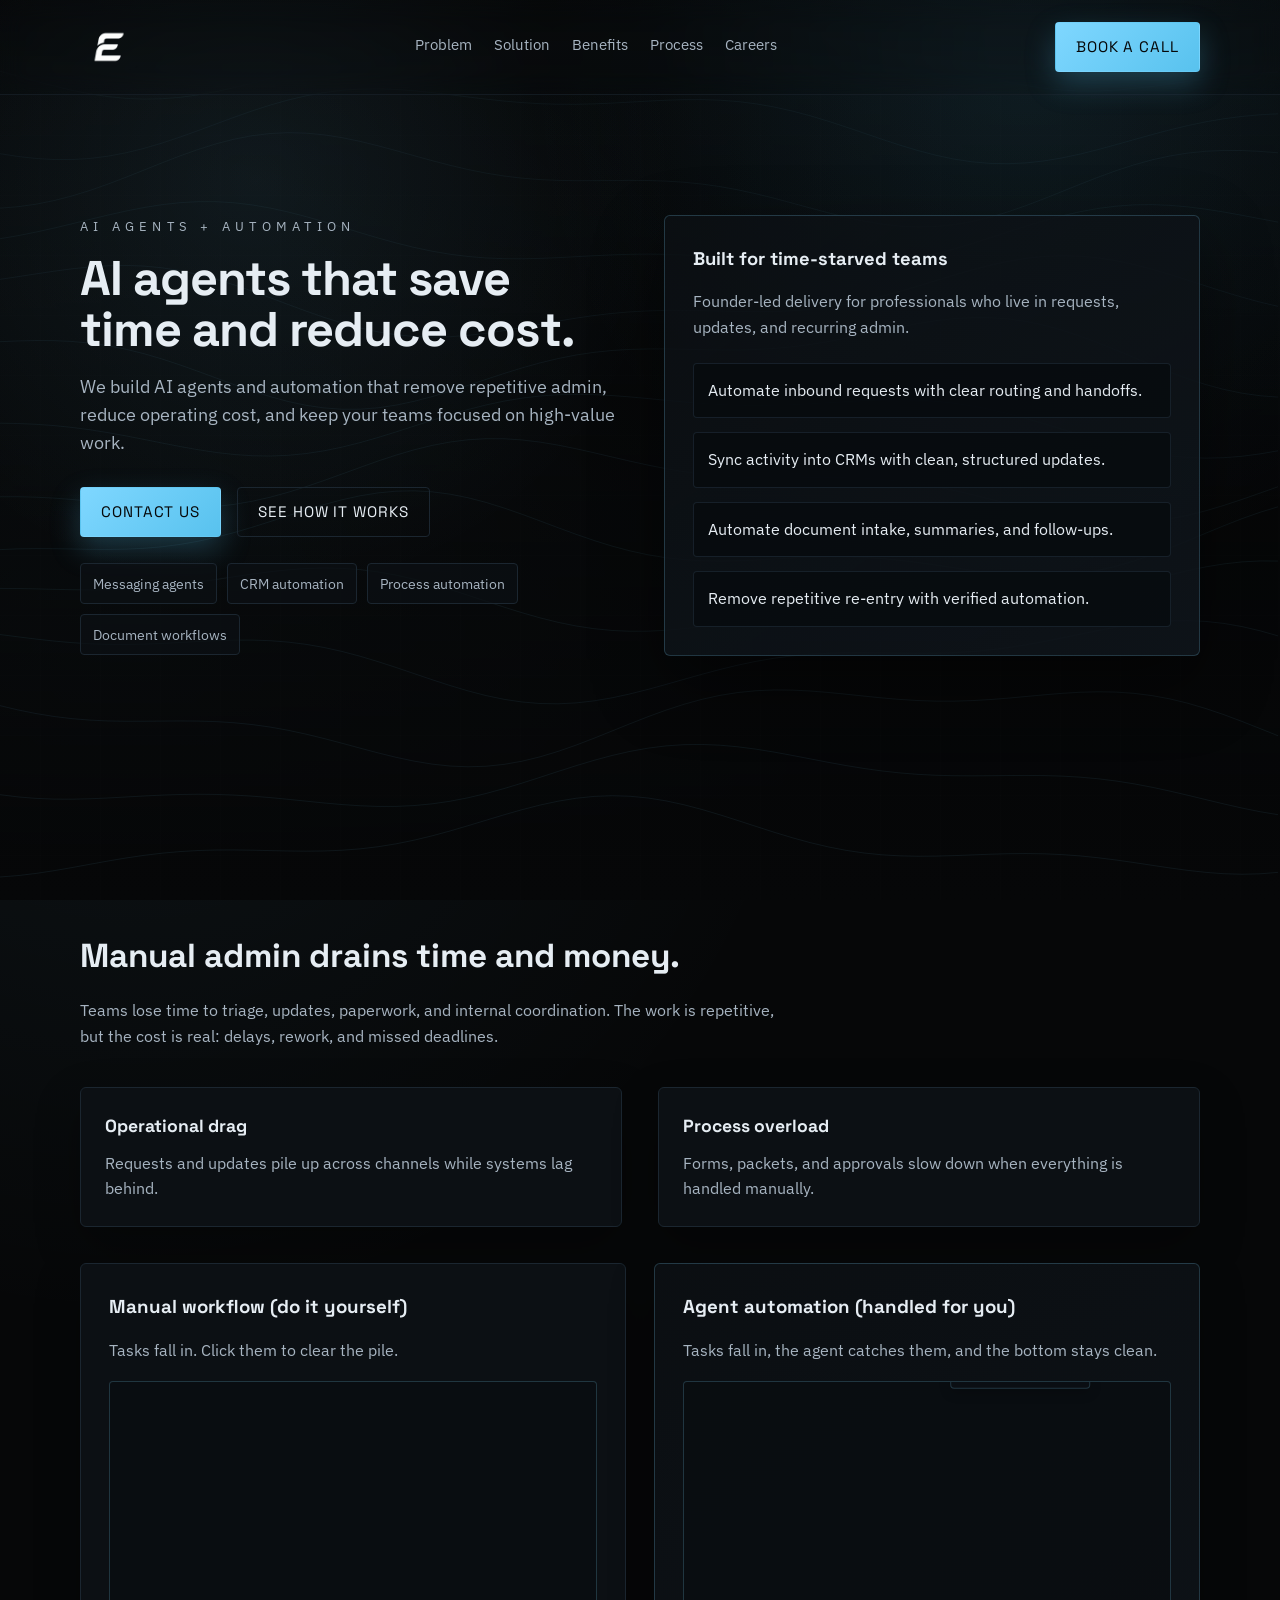
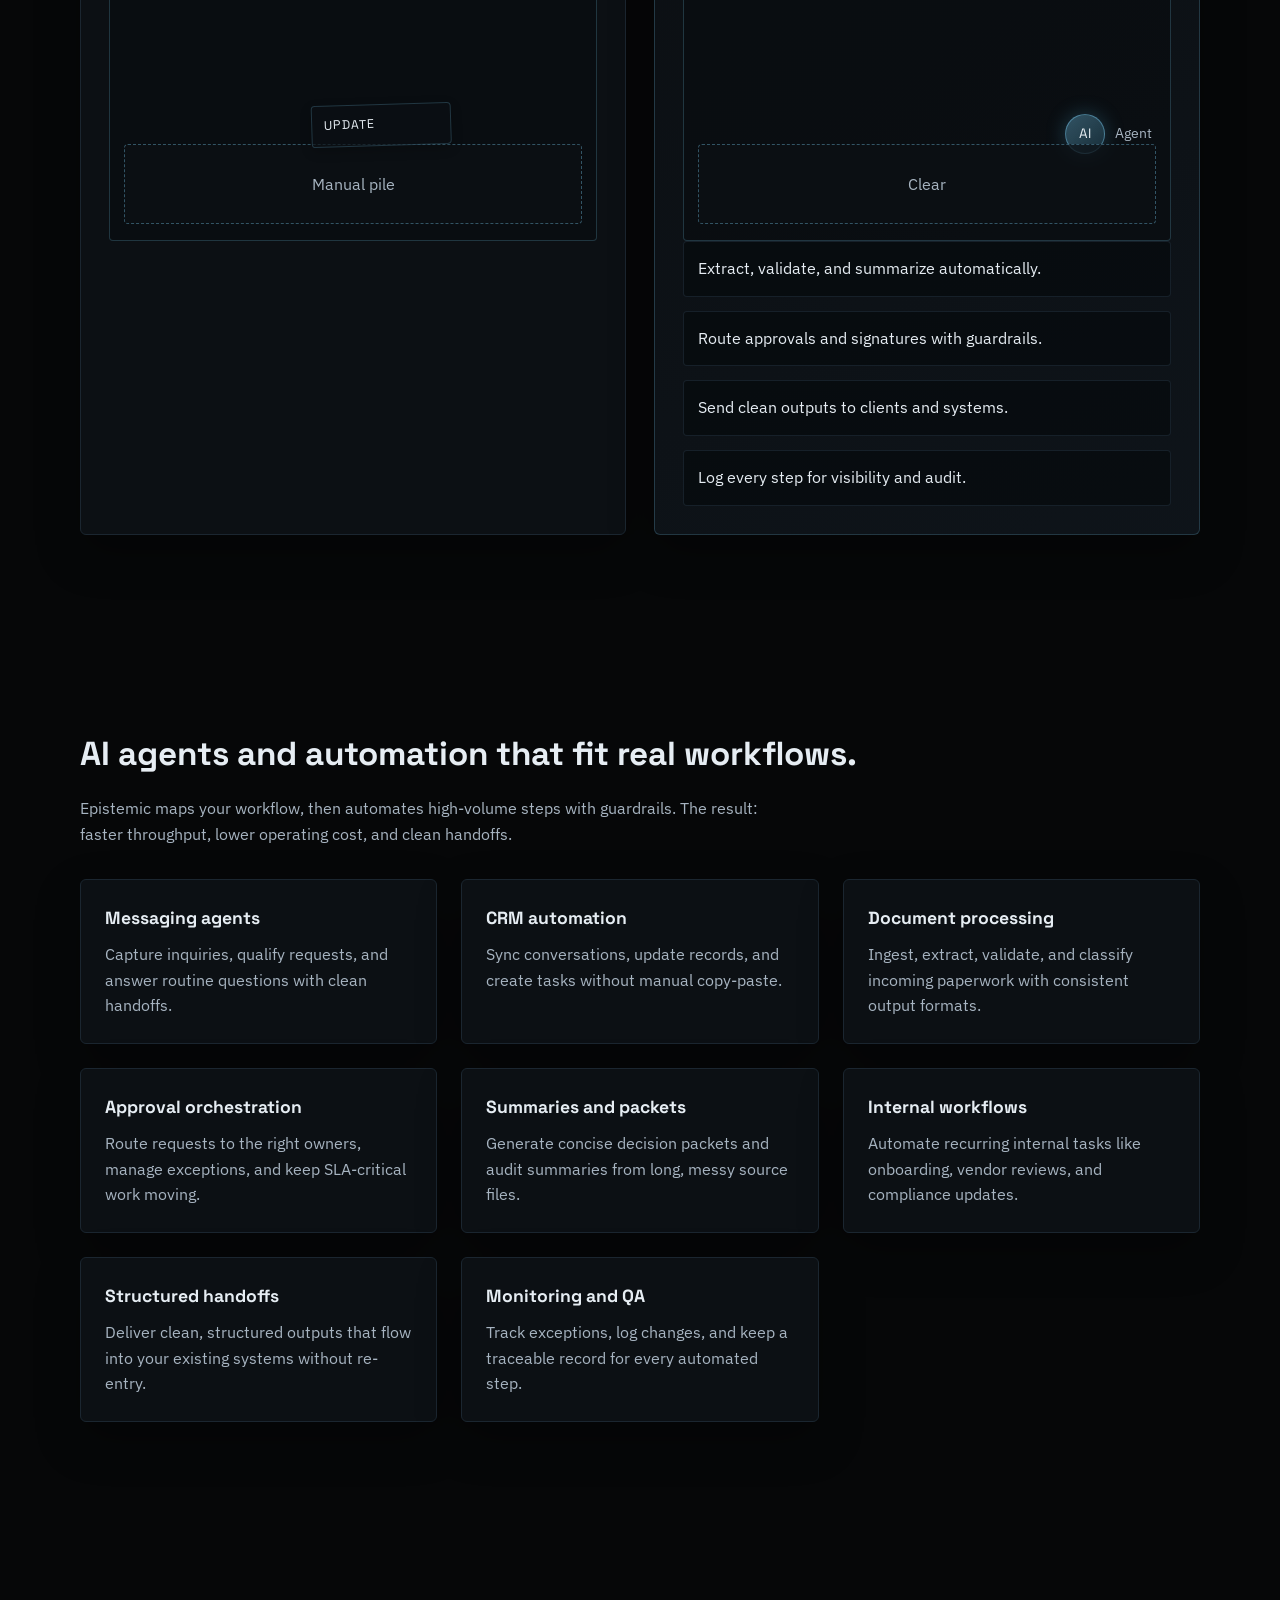
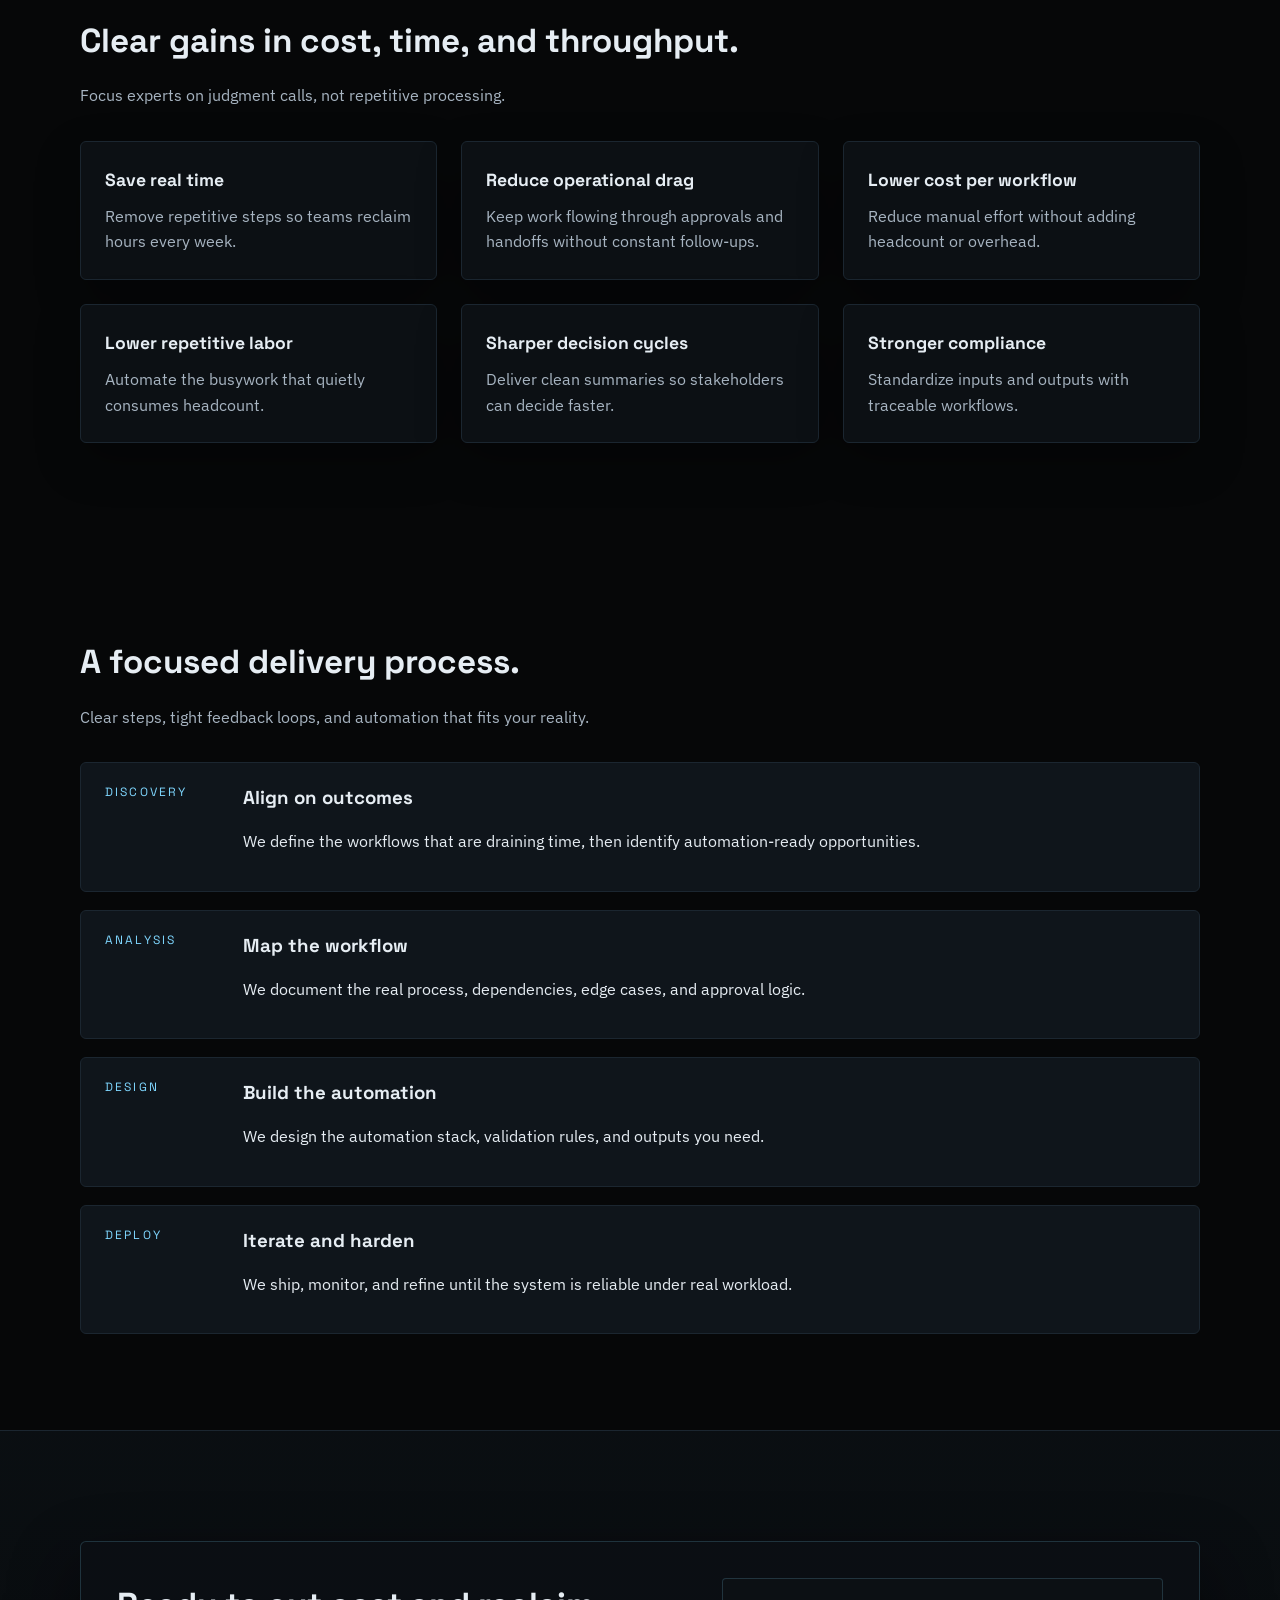
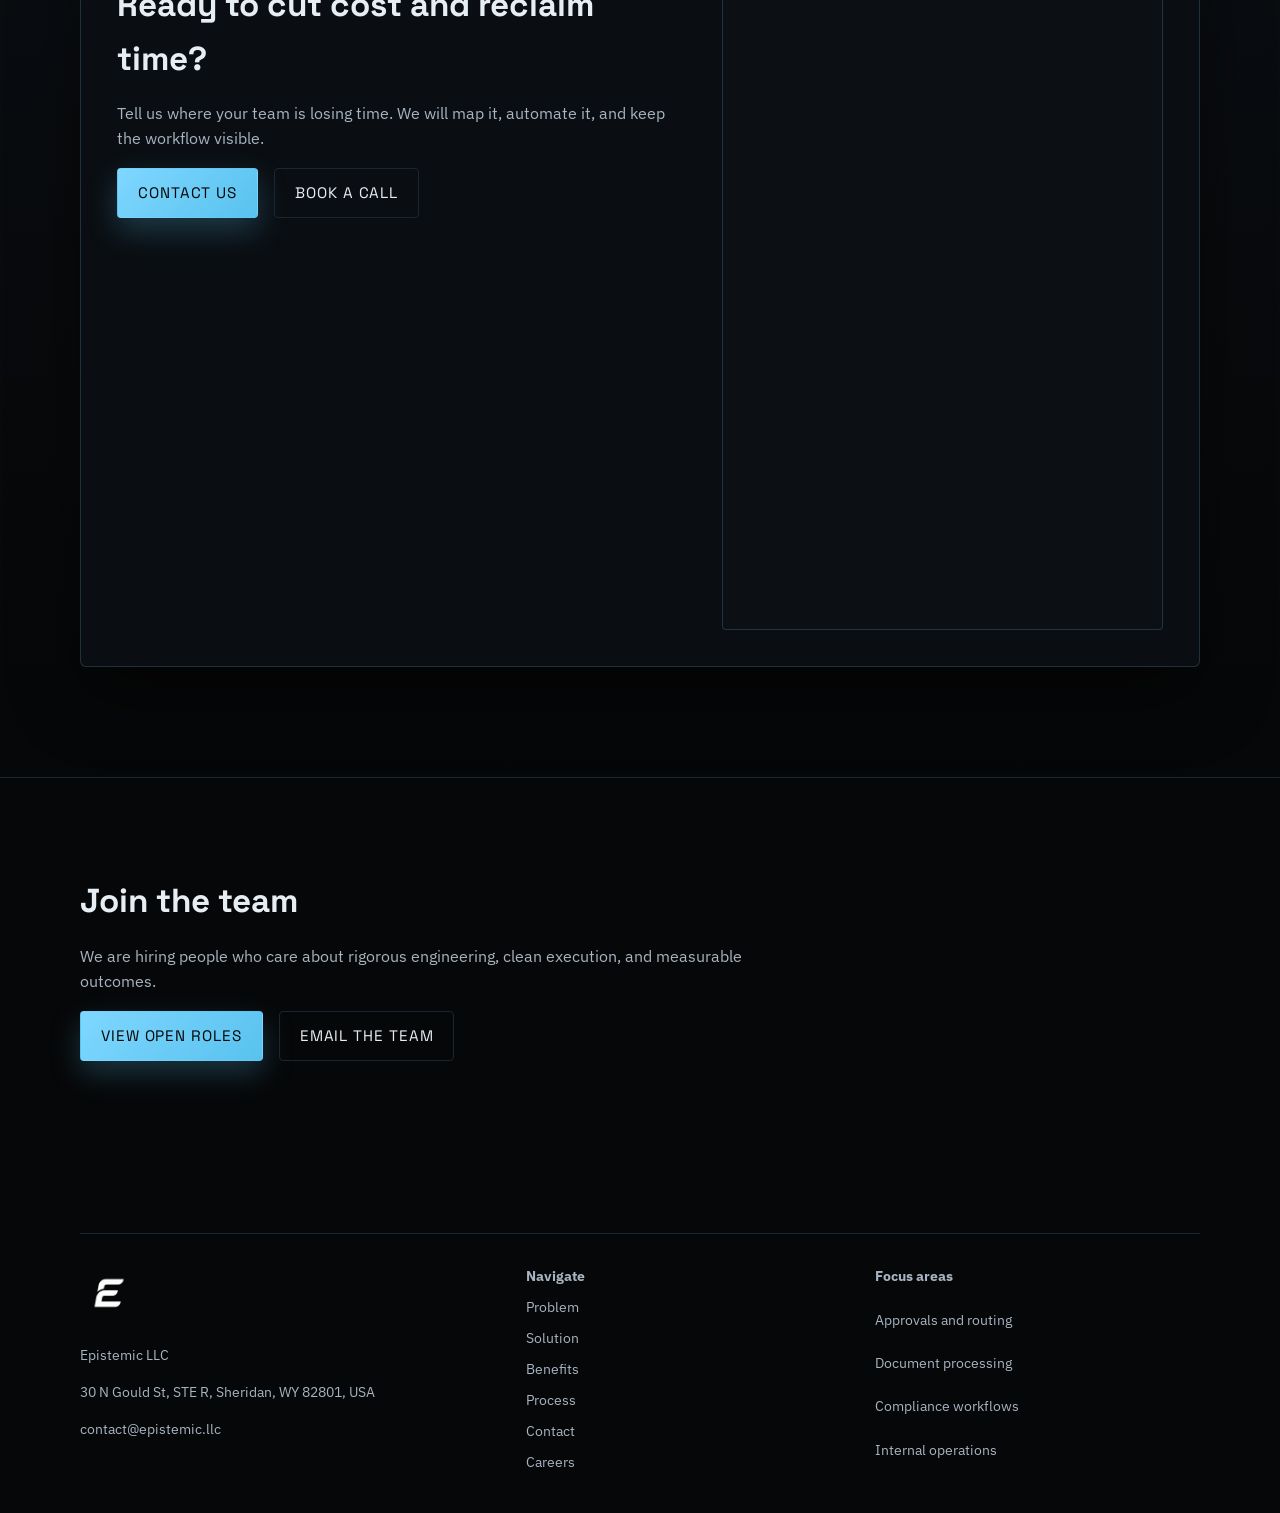
==== commit bff36a04: "final" ====
--- a/index.html
+++ b/index.html
@@ -881,12 +881,12 @@
 								<a class="btn btn-primary" href="mailto:contact@epistemic.llc">Contact us</a>
 								<a class="btn btn-secondary" href="#contact">Book a call</a>
 							</div>
-							<p class="section-subtitle">Use the space on the right to embed a form or link to your scheduler.</p>
-						</div>
-						<div class="form-placeholder">
-							<strong>Form placeholder</strong>
-							<p>Replace this block with your embedded form or external scheduling link.</p>
-							<p>Example: https://cal.com/epistemic</p>
+						</div>
+						<div class="scheduler-container" style="border-radius: var(--radius-small); overflow: hidden; background: #0c1014; border: 1px solid rgba(127, 215, 255, 0.18);">
+							<!-- Calendly inline widget begin -->
+							<div class="calendly-inline-widget" data-url="https://calendly.com/atlaspolat-epistemic/30min?hide_event_type_details=1&hide_gdpr_banner=1&background_color=0c1014&text_color=e6edf3&primary_color=7fd7ff" style="min-width:320px;height:650px;"></div>
+							<script type="text/javascript" src="https://assets.calendly.com/assets/external/widget.js" async></script>
+							<!-- Calendly inline widget end -->
 						</div>
 					</div>
 				</div>
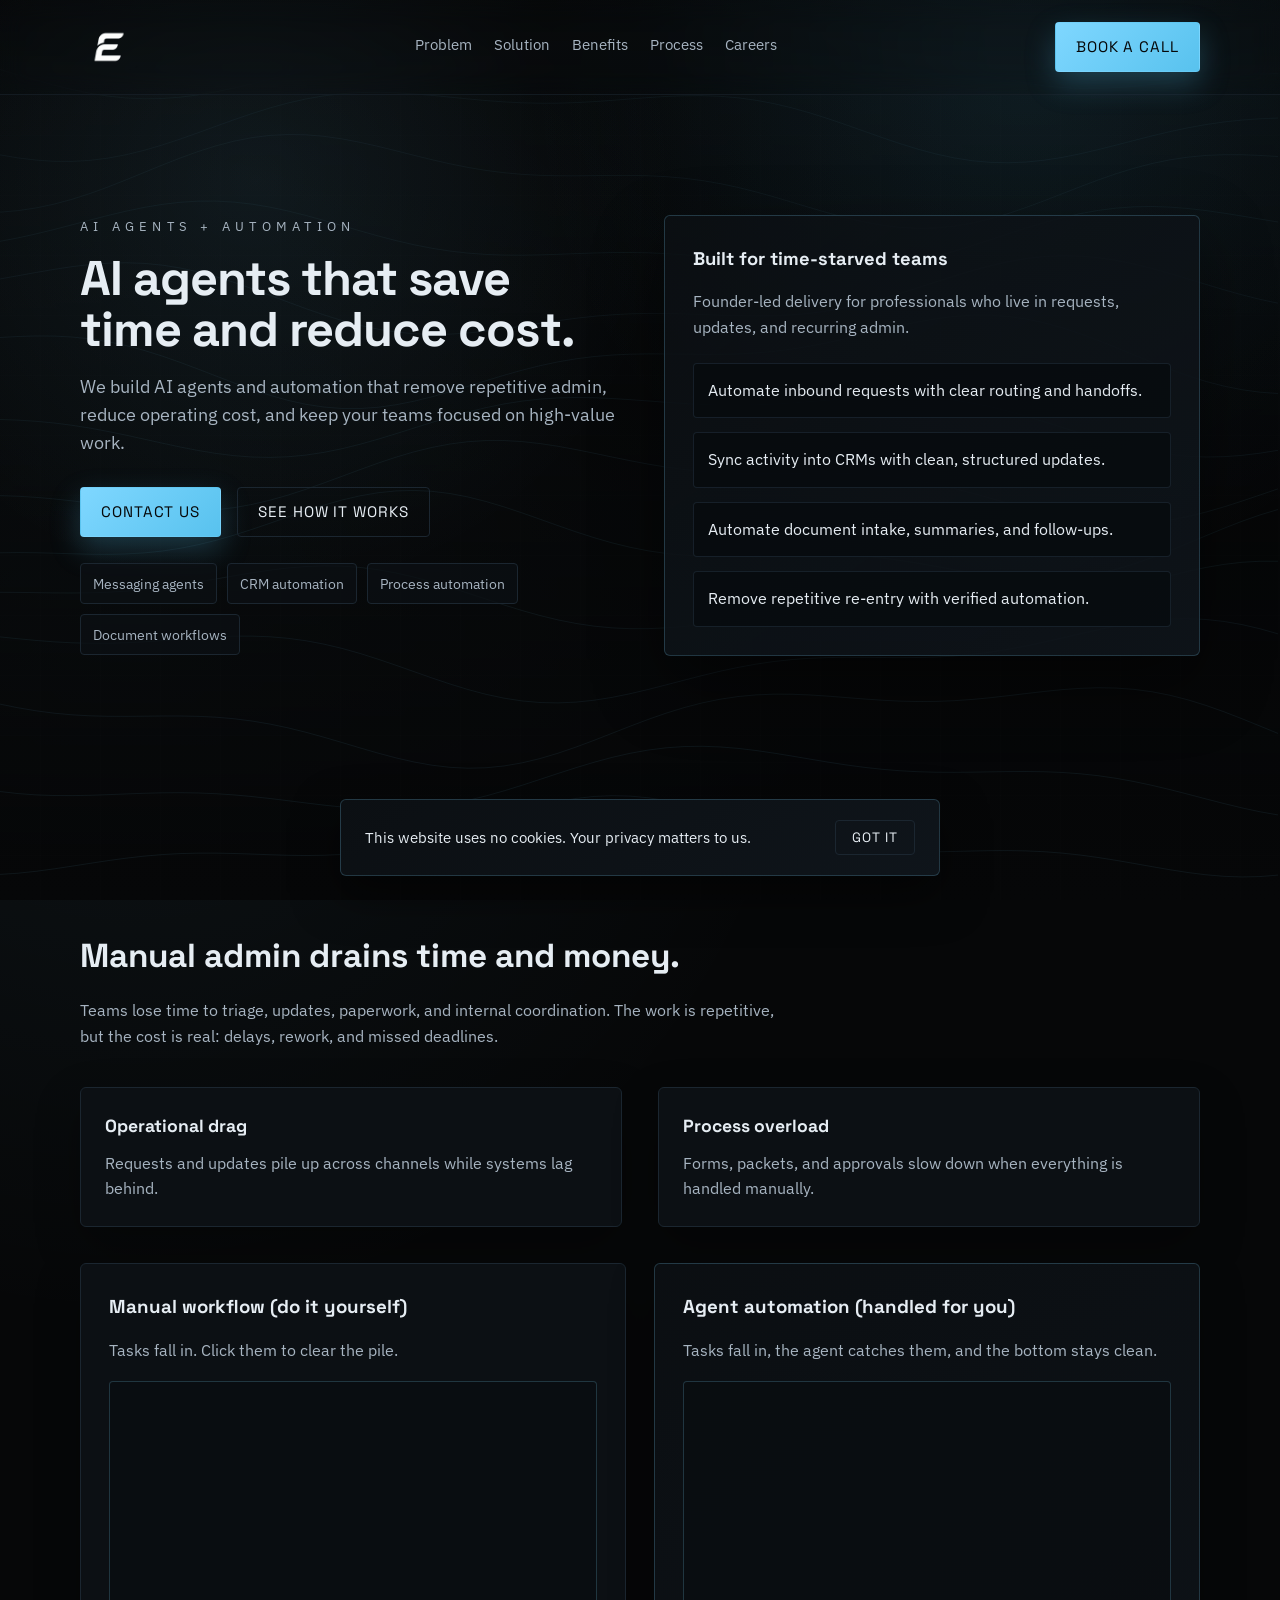
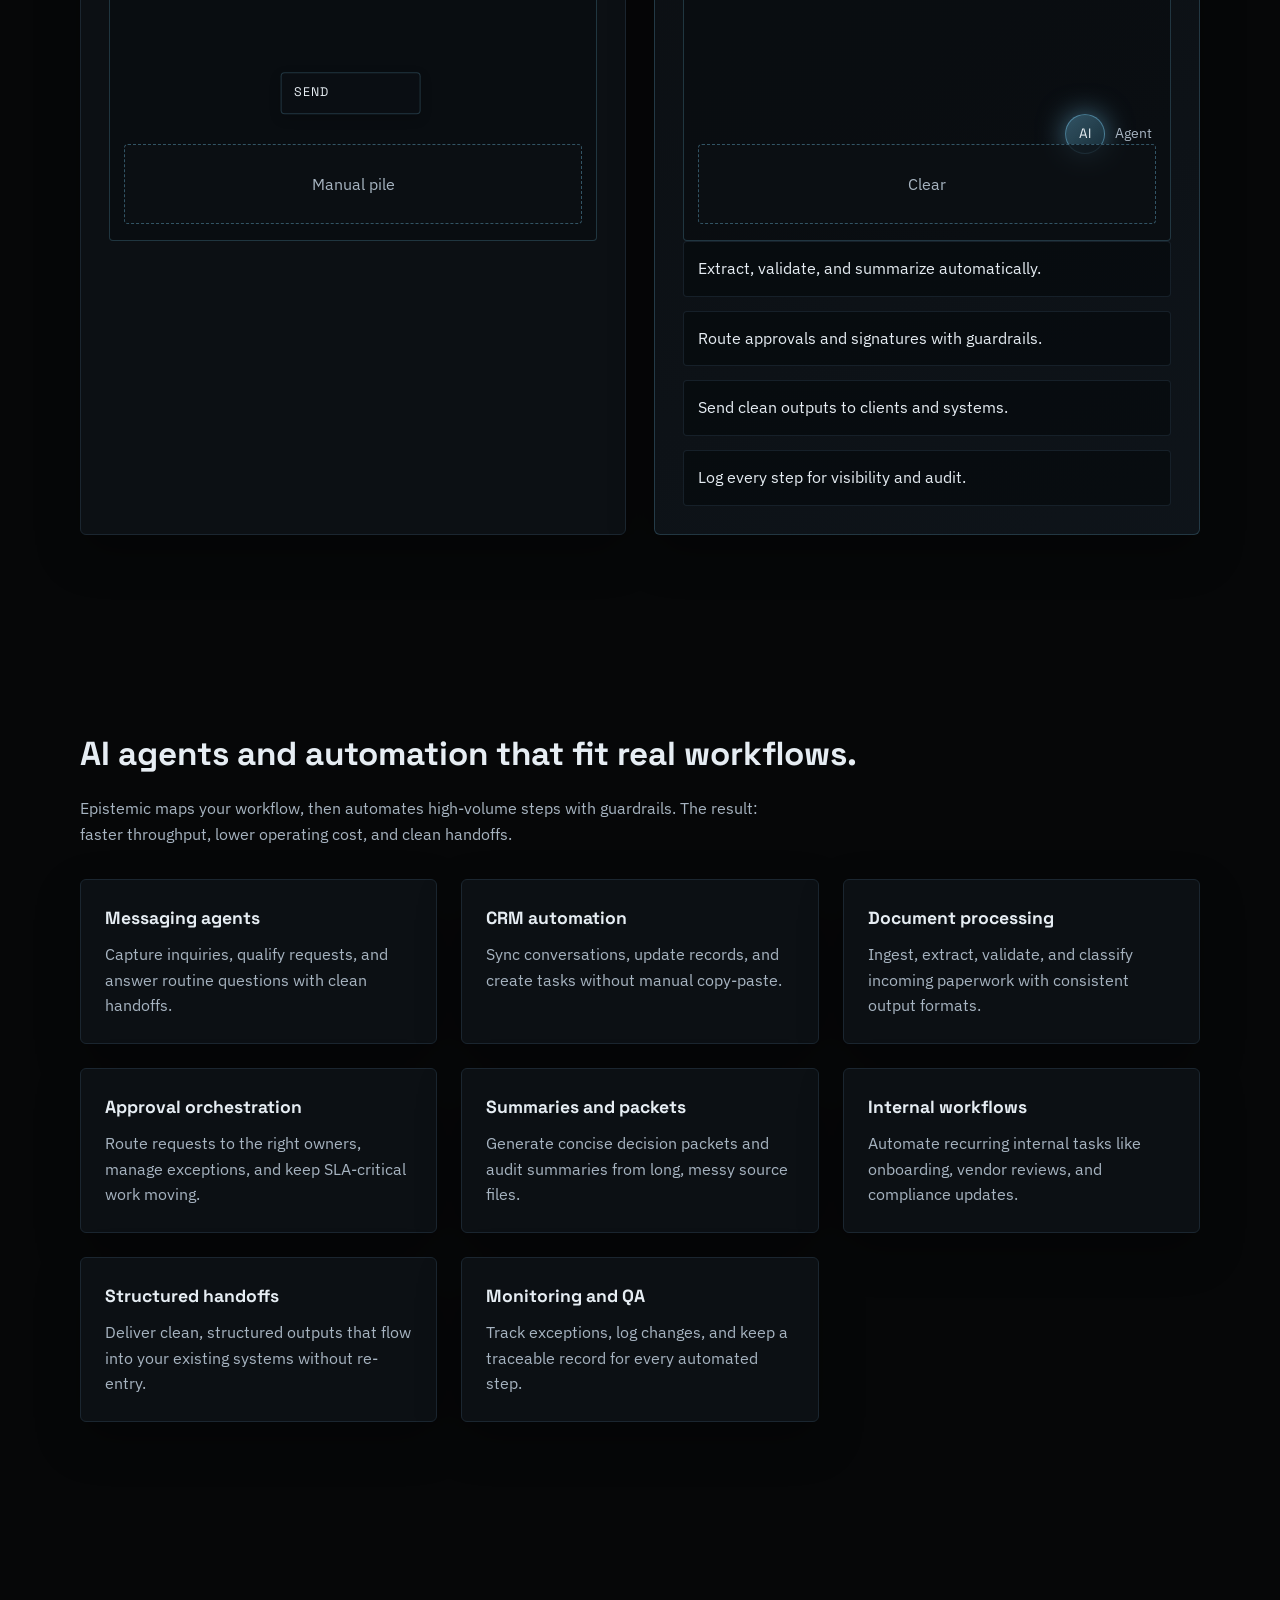
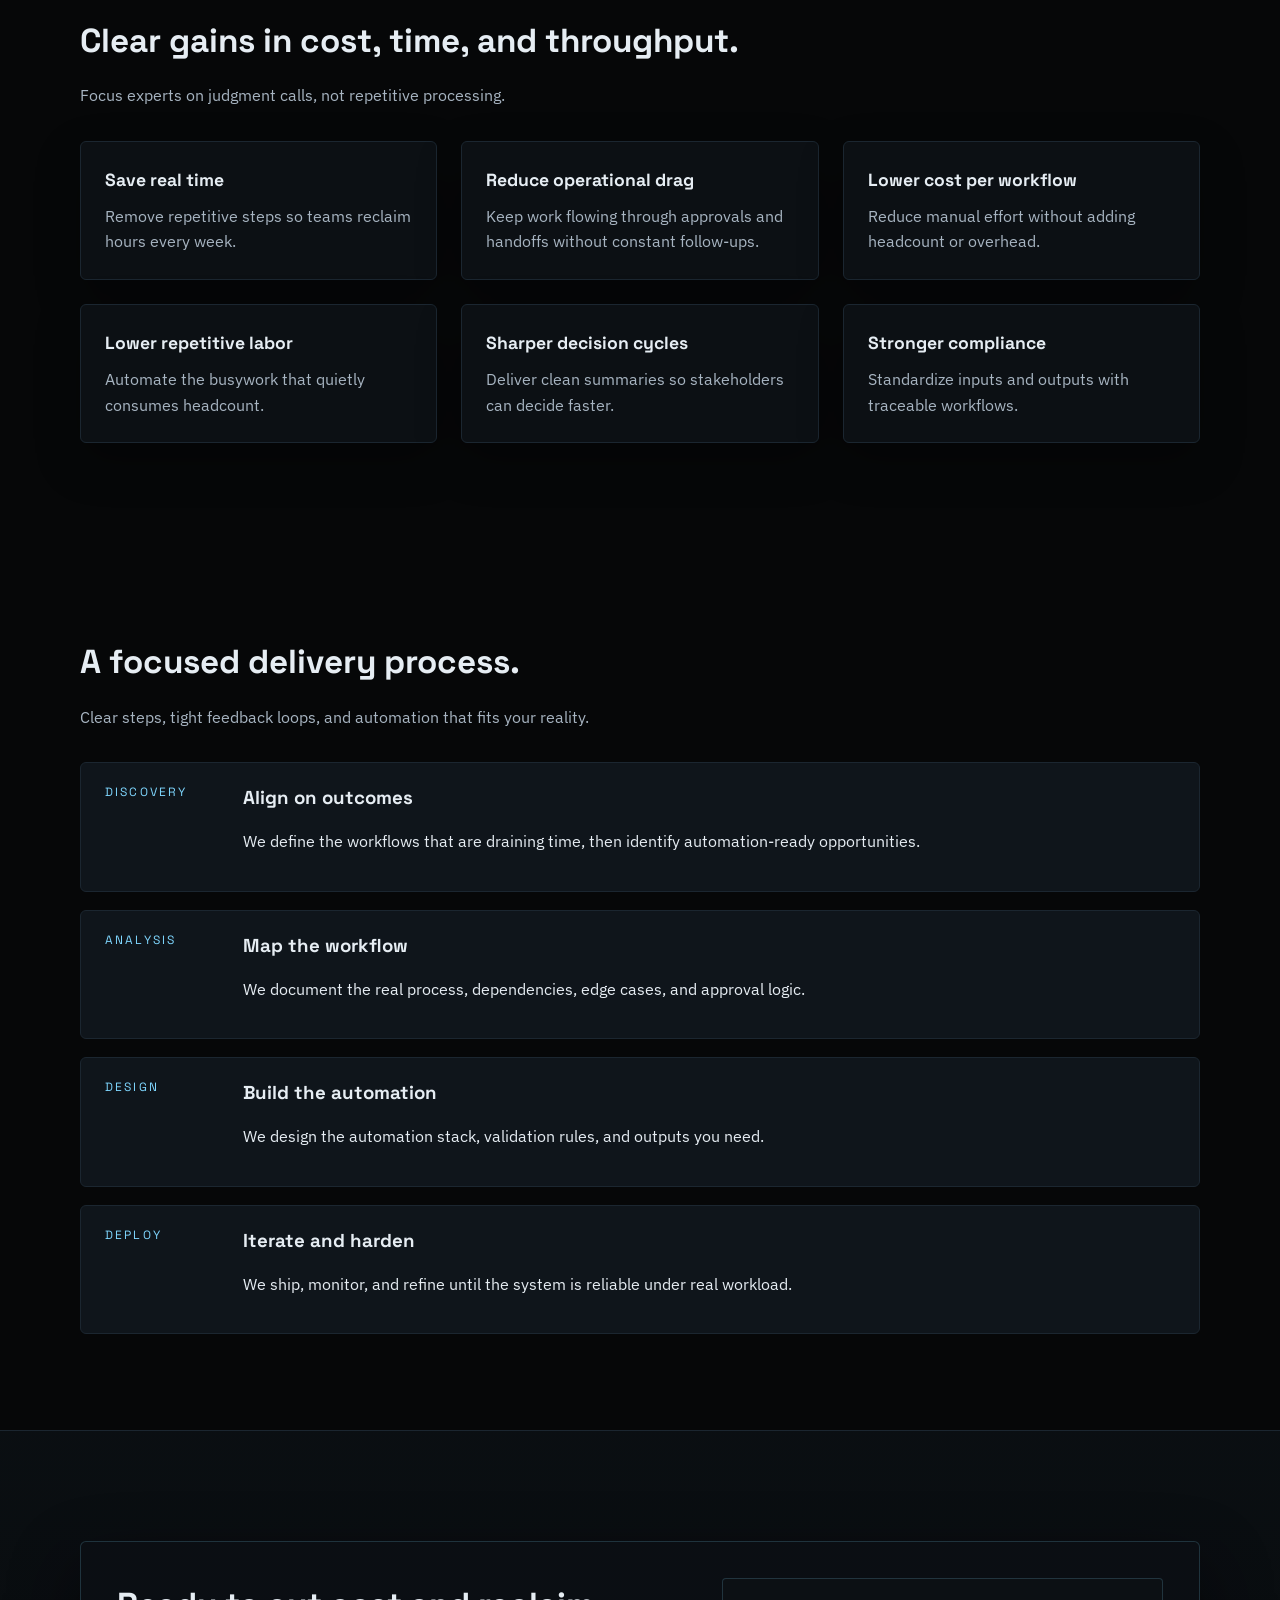
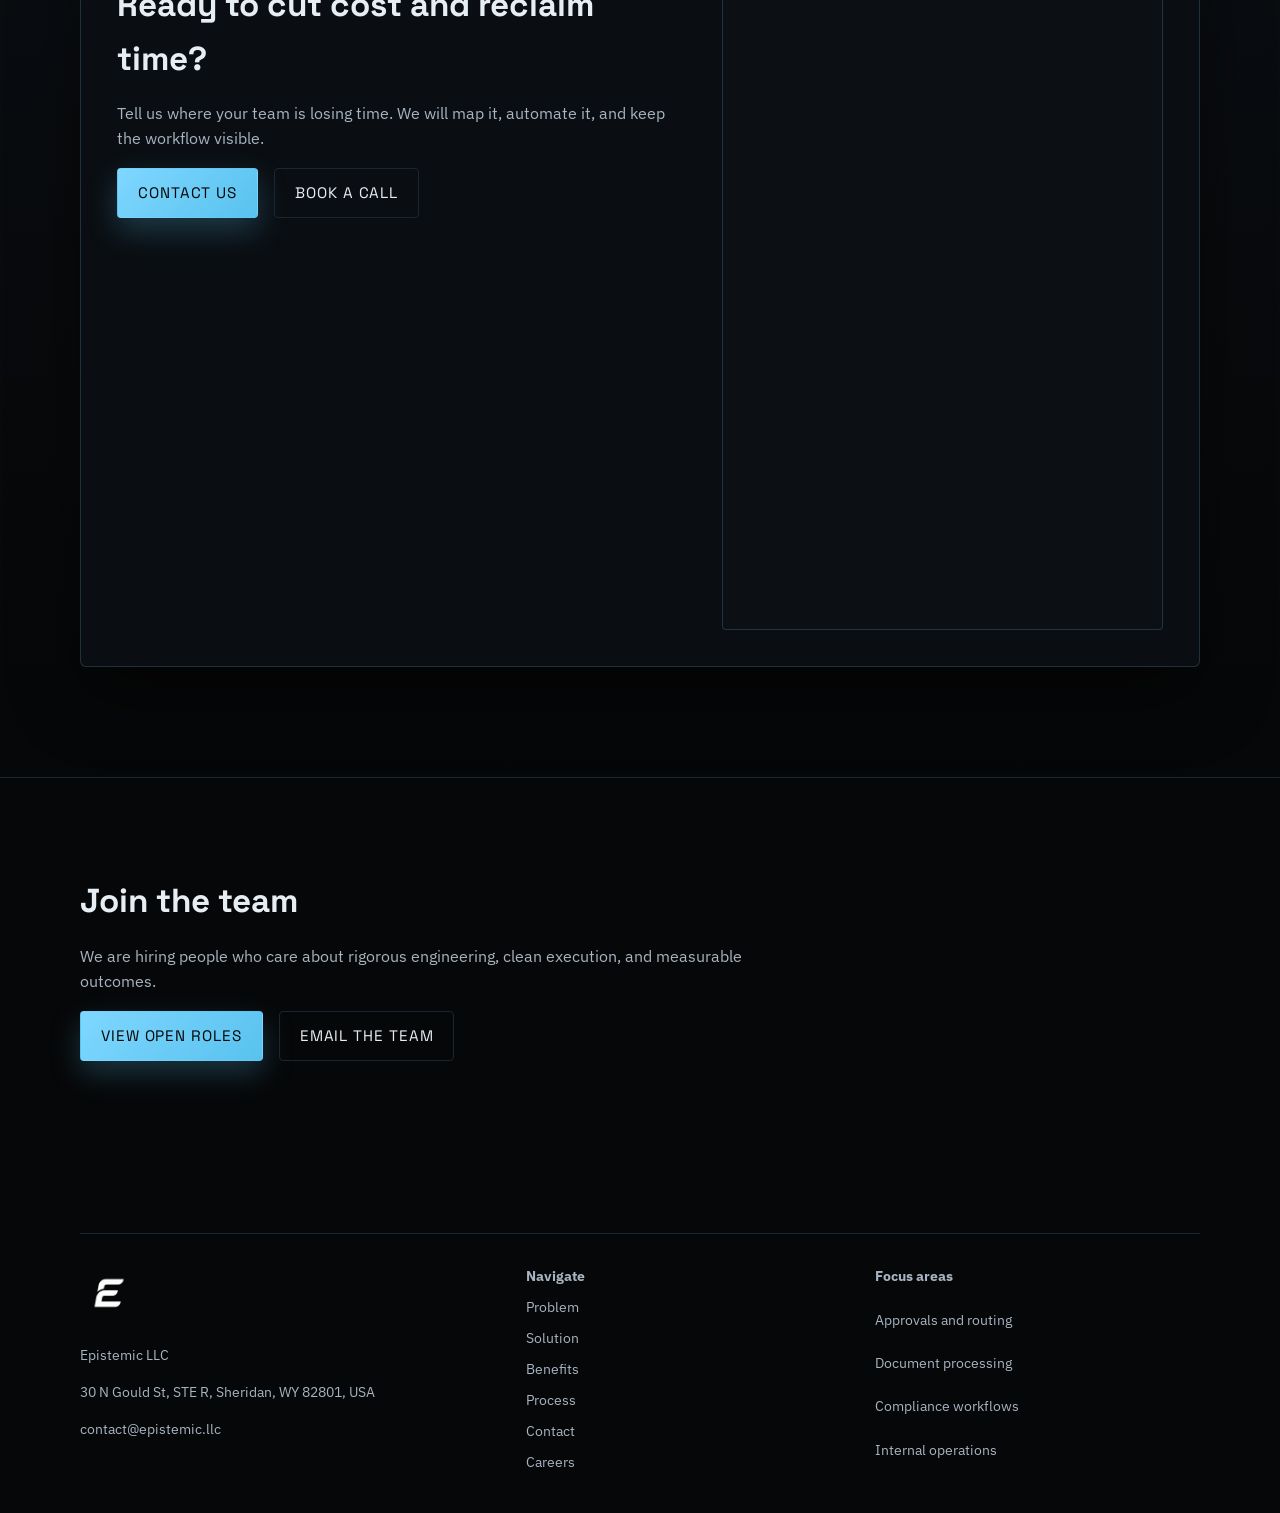
==== commit b2b8e610: "new version" ====
--- a/index.html
+++ b/index.html
@@ -646,6 +646,50 @@
 					transition: none;
 				}
 			}
+
+			.cookie-banner {
+				position: fixed;
+				bottom: 24px;
+				left: 50%;
+				transform: translateX(-50%);
+				width: calc(100% - 48px);
+				max-width: 600px;
+				z-index: 1000;
+				background: linear-gradient(145deg, rgba(12, 16, 20, 0.95), rgba(15, 21, 27, 0.98));
+				border: 1px solid rgba(127, 215, 255, 0.2);
+				border-radius: var(--radius);
+				box-shadow: 0 18px 45px rgba(0, 0, 0, 0.5);
+				padding: 20px 24px;
+				backdrop-filter: blur(12px);
+				display: none;
+			}
+
+			.cookie-banner.is-visible {
+				display: flex;
+				align-items: center;
+				justify-content: space-between;
+				gap: 20px;
+			}
+
+			.cookie-banner p {
+				margin: 0;
+				color: var(--text);
+				font-size: 0.95rem;
+			}
+
+			.cookie-banner .btn {
+				padding: 8px 16px;
+				font-size: 0.85rem;
+				white-space: nowrap;
+			}
+
+			@media (max-width: 600px) {
+				.cookie-banner.is-visible {
+					flex-direction: column;
+					text-align: center;
+					gap: 16px;
+				}
+			}
 		</style>
 	</head>
 	<body>
@@ -935,6 +979,11 @@
 					</div>
 				</div>
 			</footer>
+
+			<div id="cookie-banner" class="cookie-banner">
+				<p>This website uses no cookies. Your privacy matters to us.</p>
+				<button id="dismiss-cookie" class="btn btn-secondary">Got it</button>
+			</div>
 		</div>
 
 		<script>
@@ -1135,6 +1184,19 @@
 			if (!prefersReducedMotion) {
 				requestAnimationFrame(tick);
 			}
+
+			// Cookie banner logic
+			const cookieBanner = document.getElementById("cookie-banner");
+			const dismissBtn = document.getElementById("dismiss-cookie");
+			
+			if (!localStorage.getItem("cookie_banner_dismissed")) {
+				cookieBanner.classList.add("is-visible");
+			}
+
+			dismissBtn.addEventListener("click", () => {
+				cookieBanner.classList.remove("is-visible");
+				localStorage.setItem("cookie_banner_dismissed", "true");
+			});
 		</script>
 	</body>
 </html>
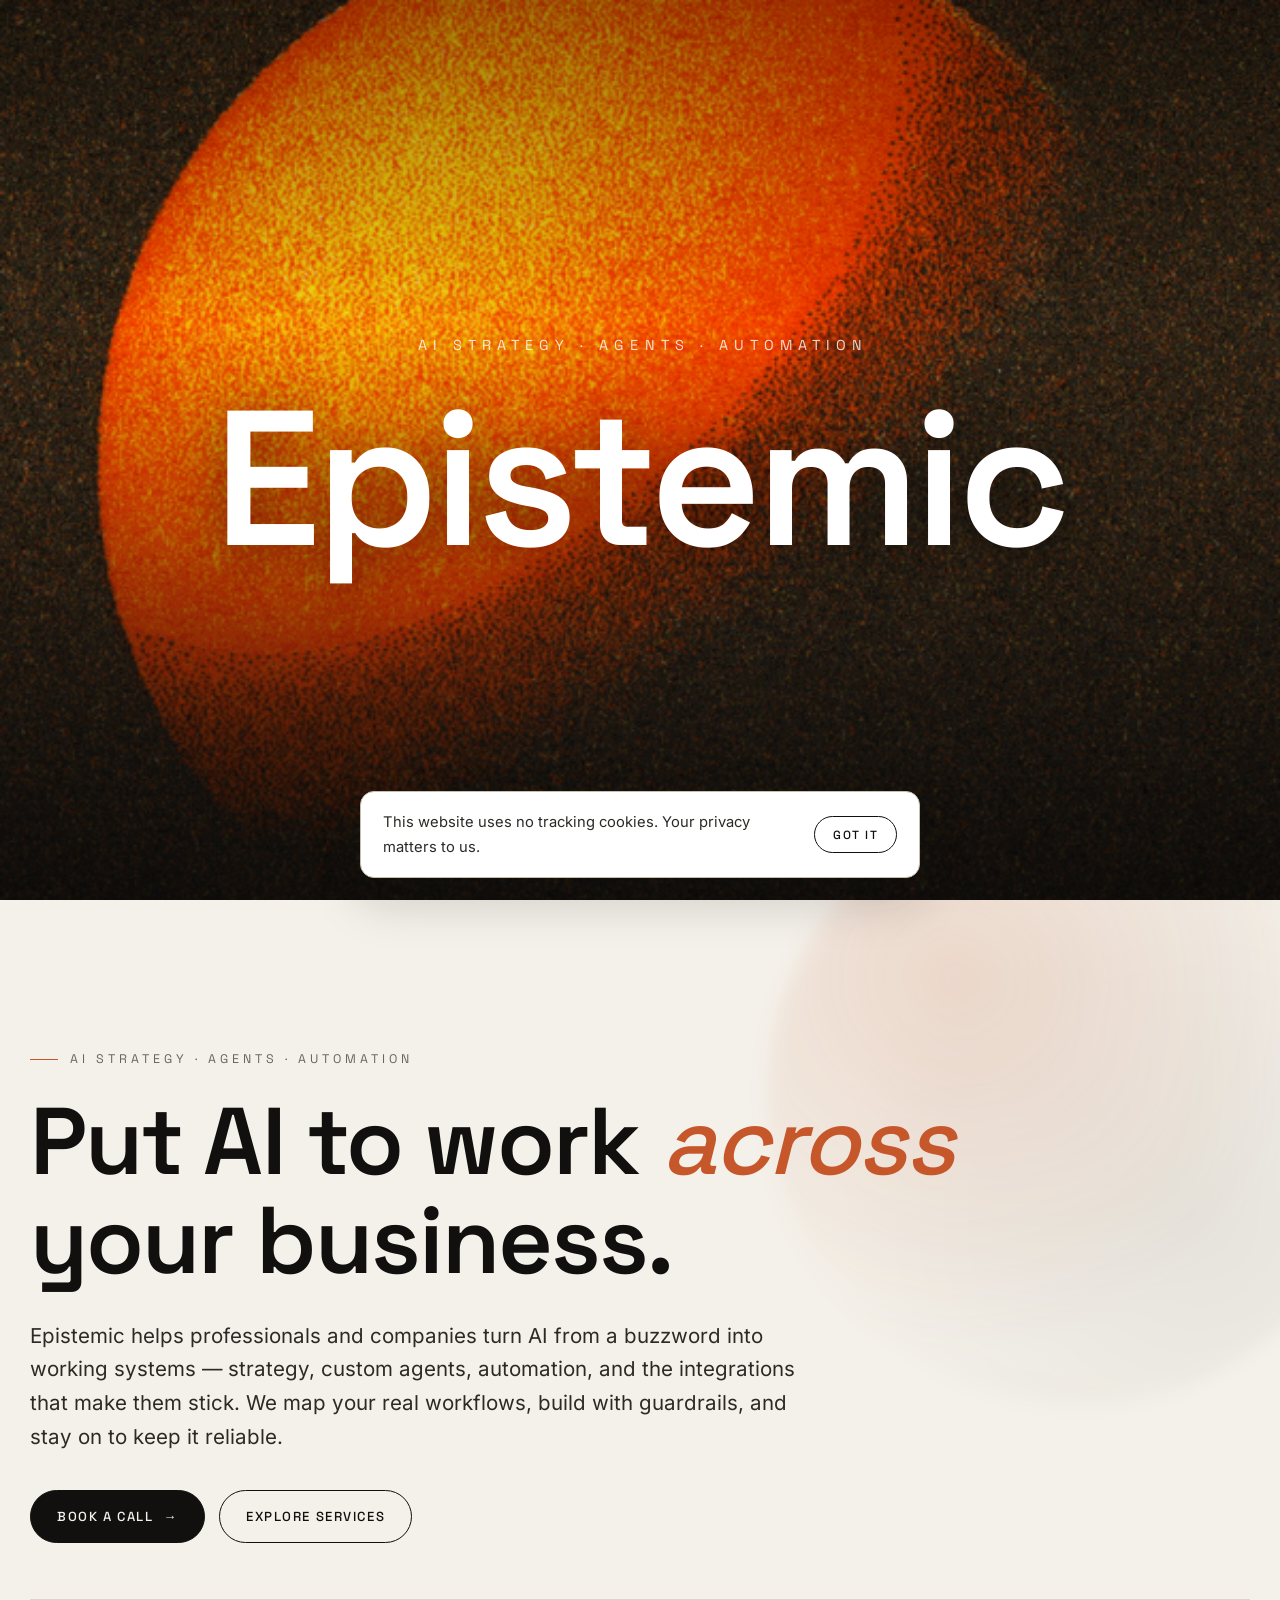
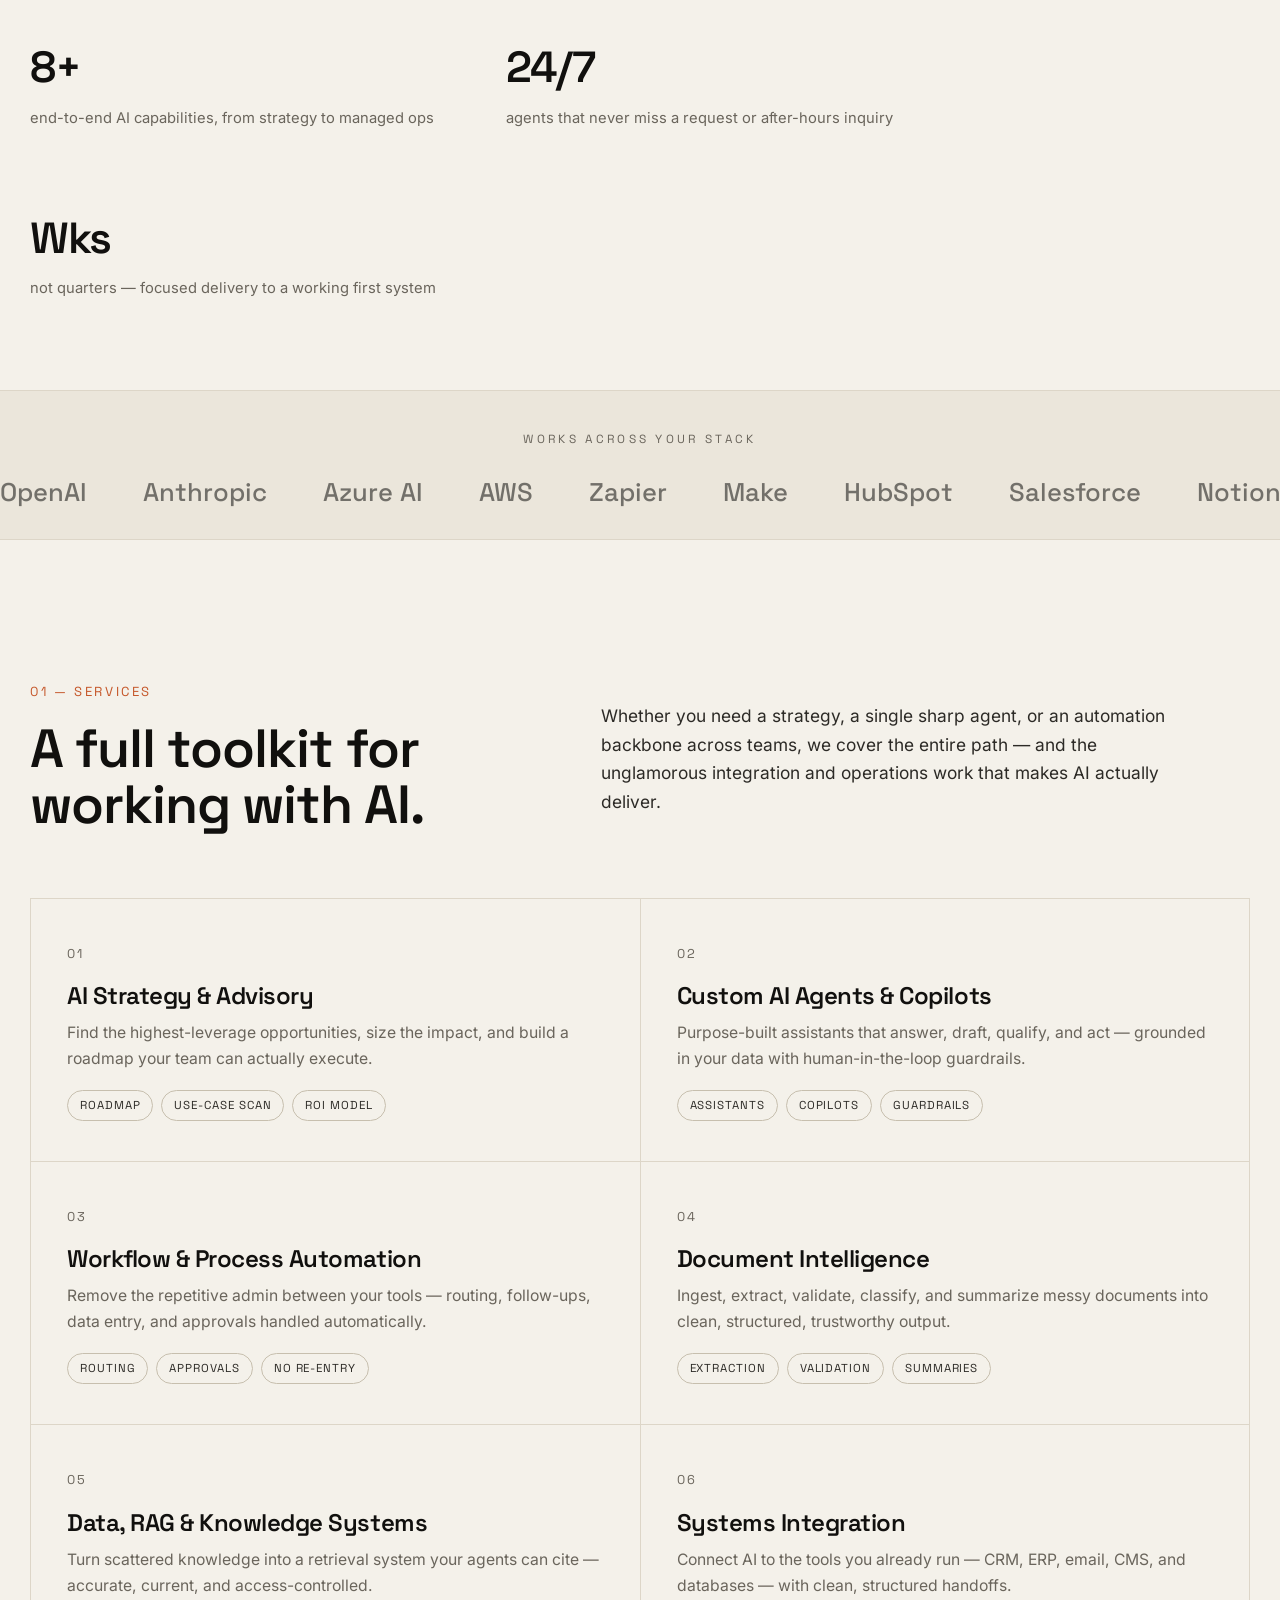
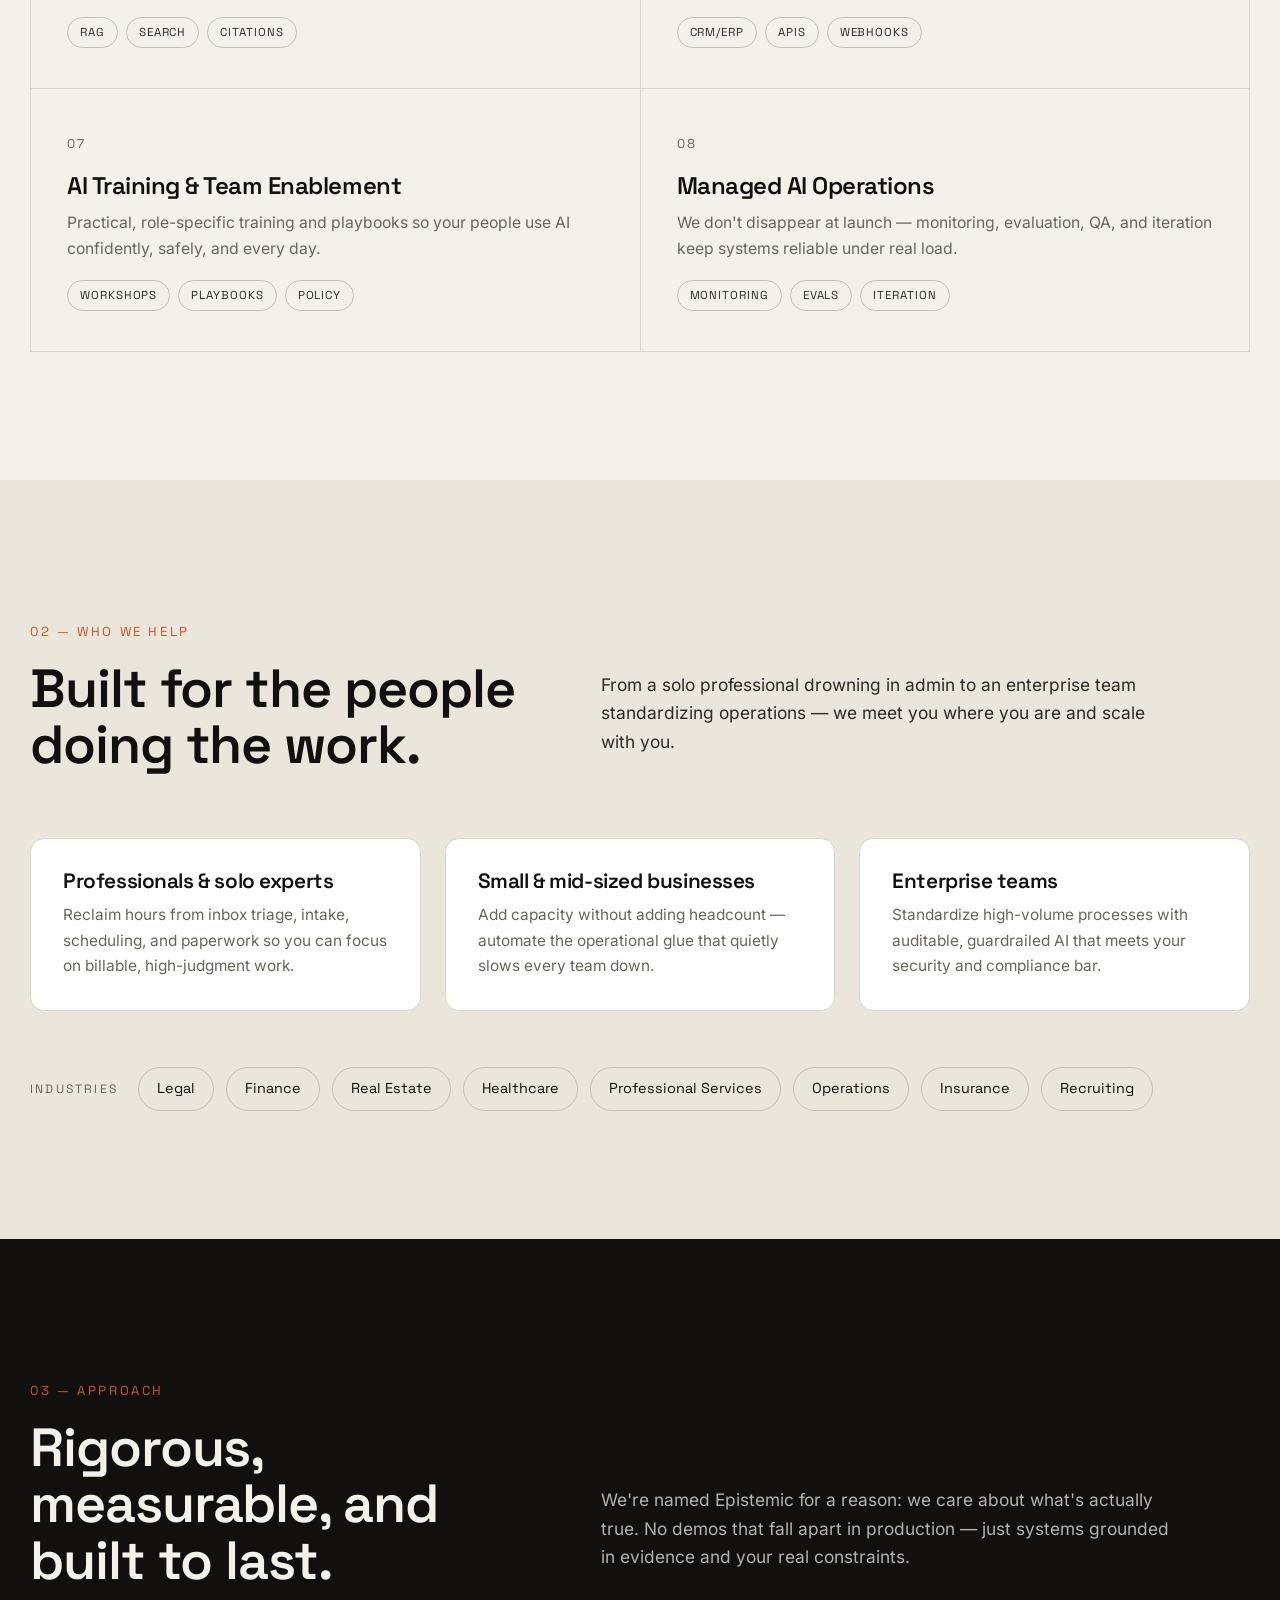
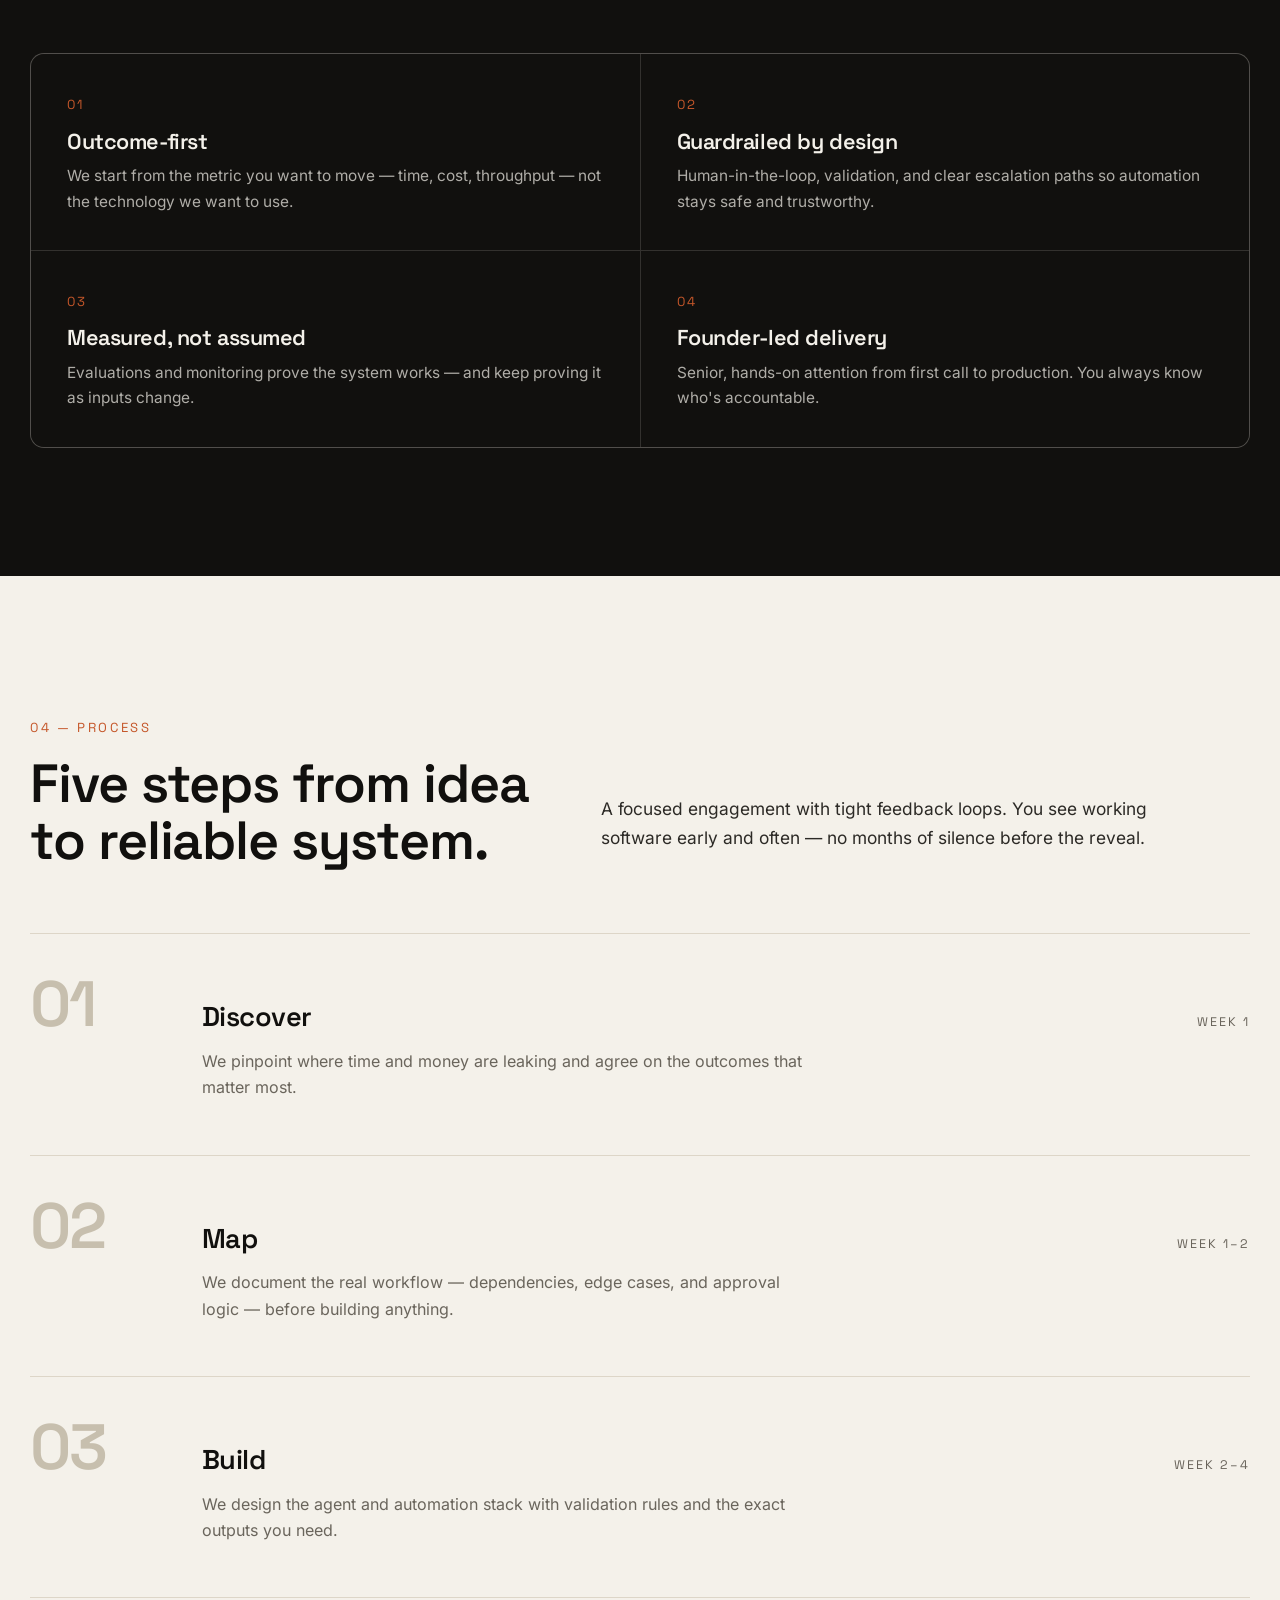
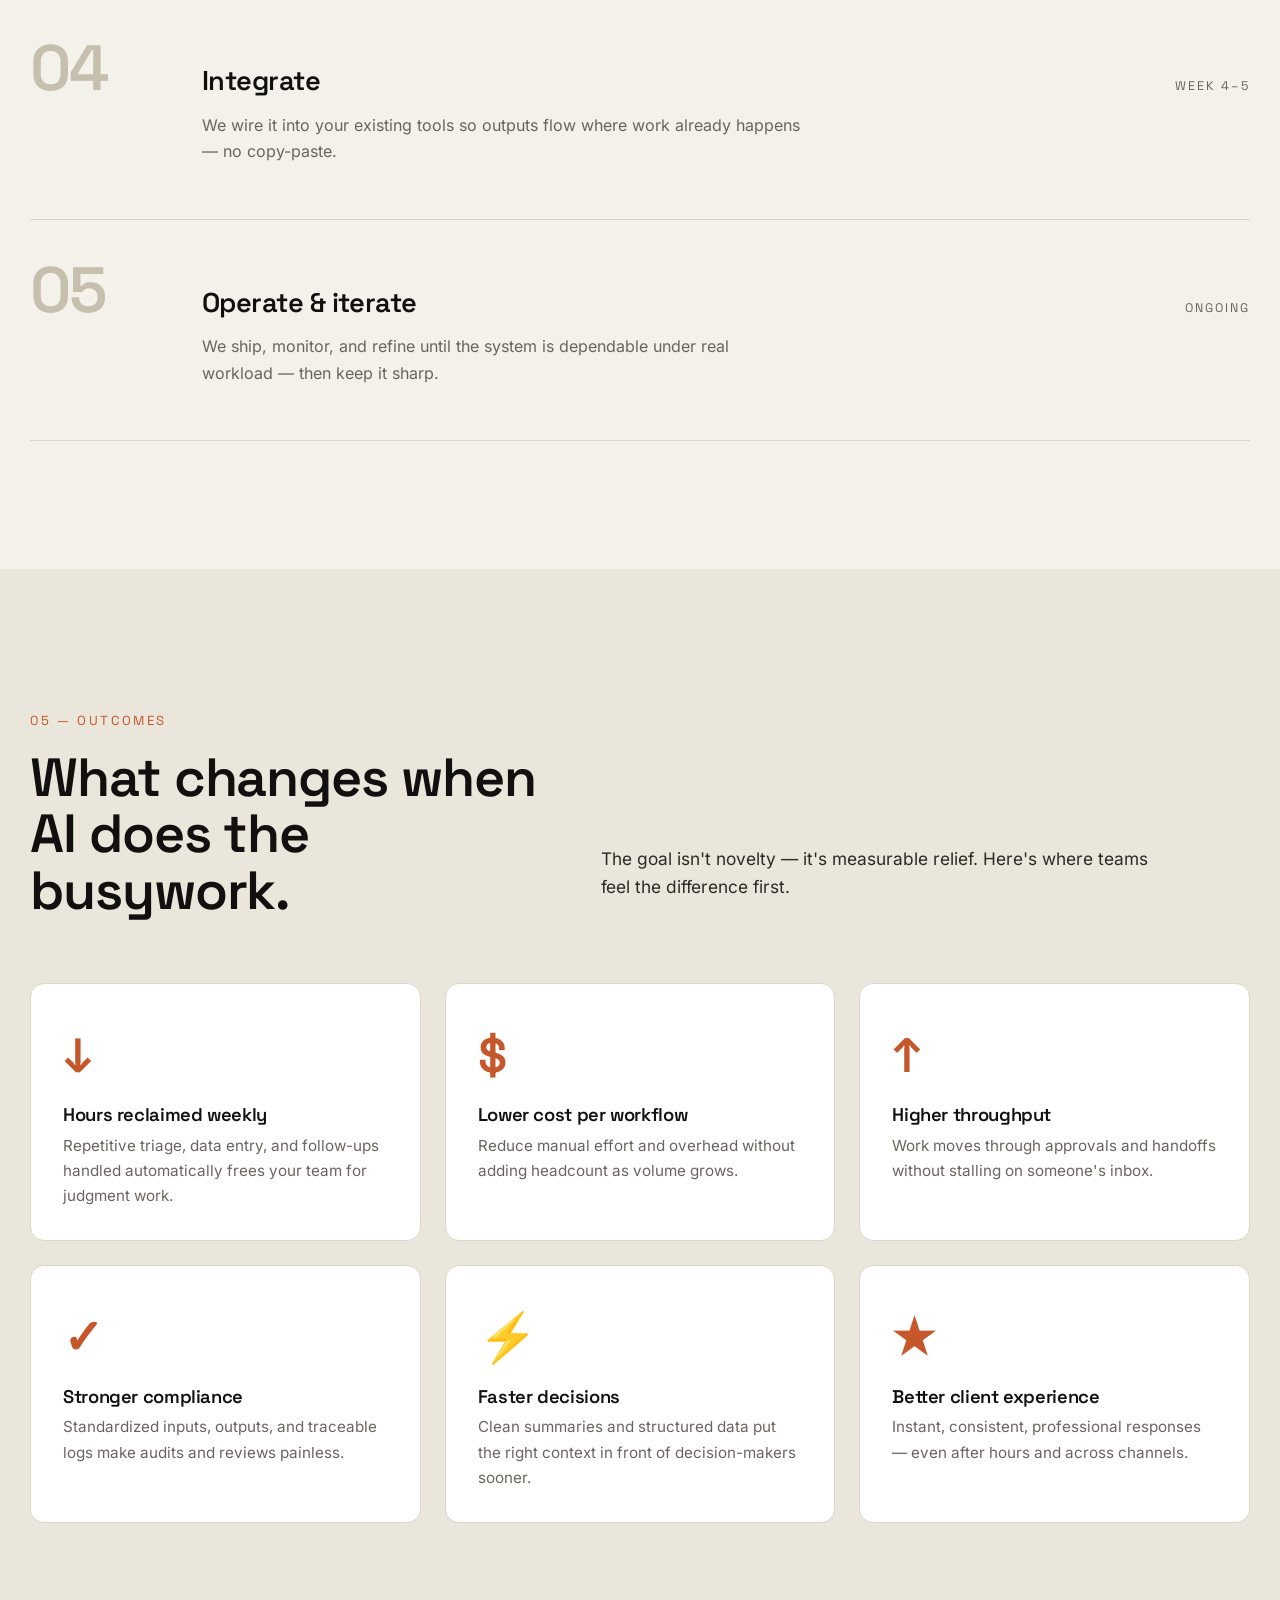
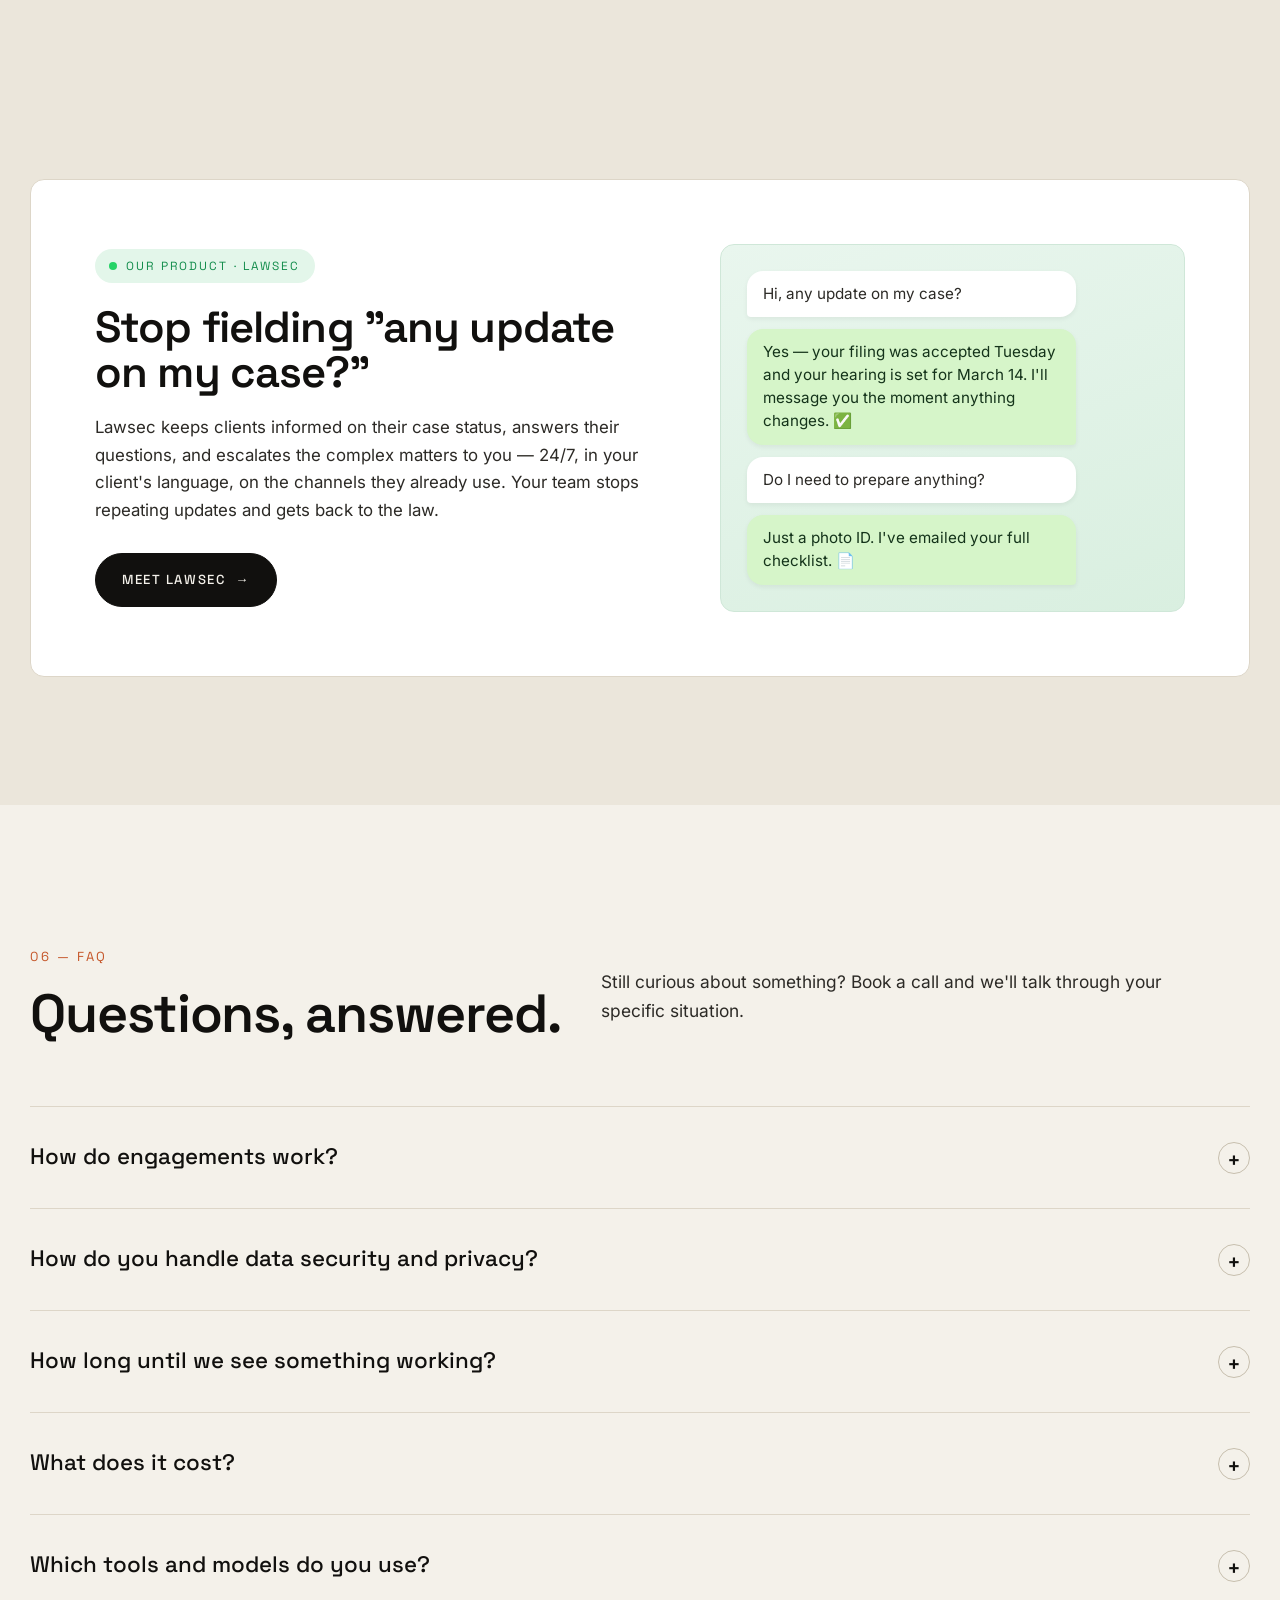
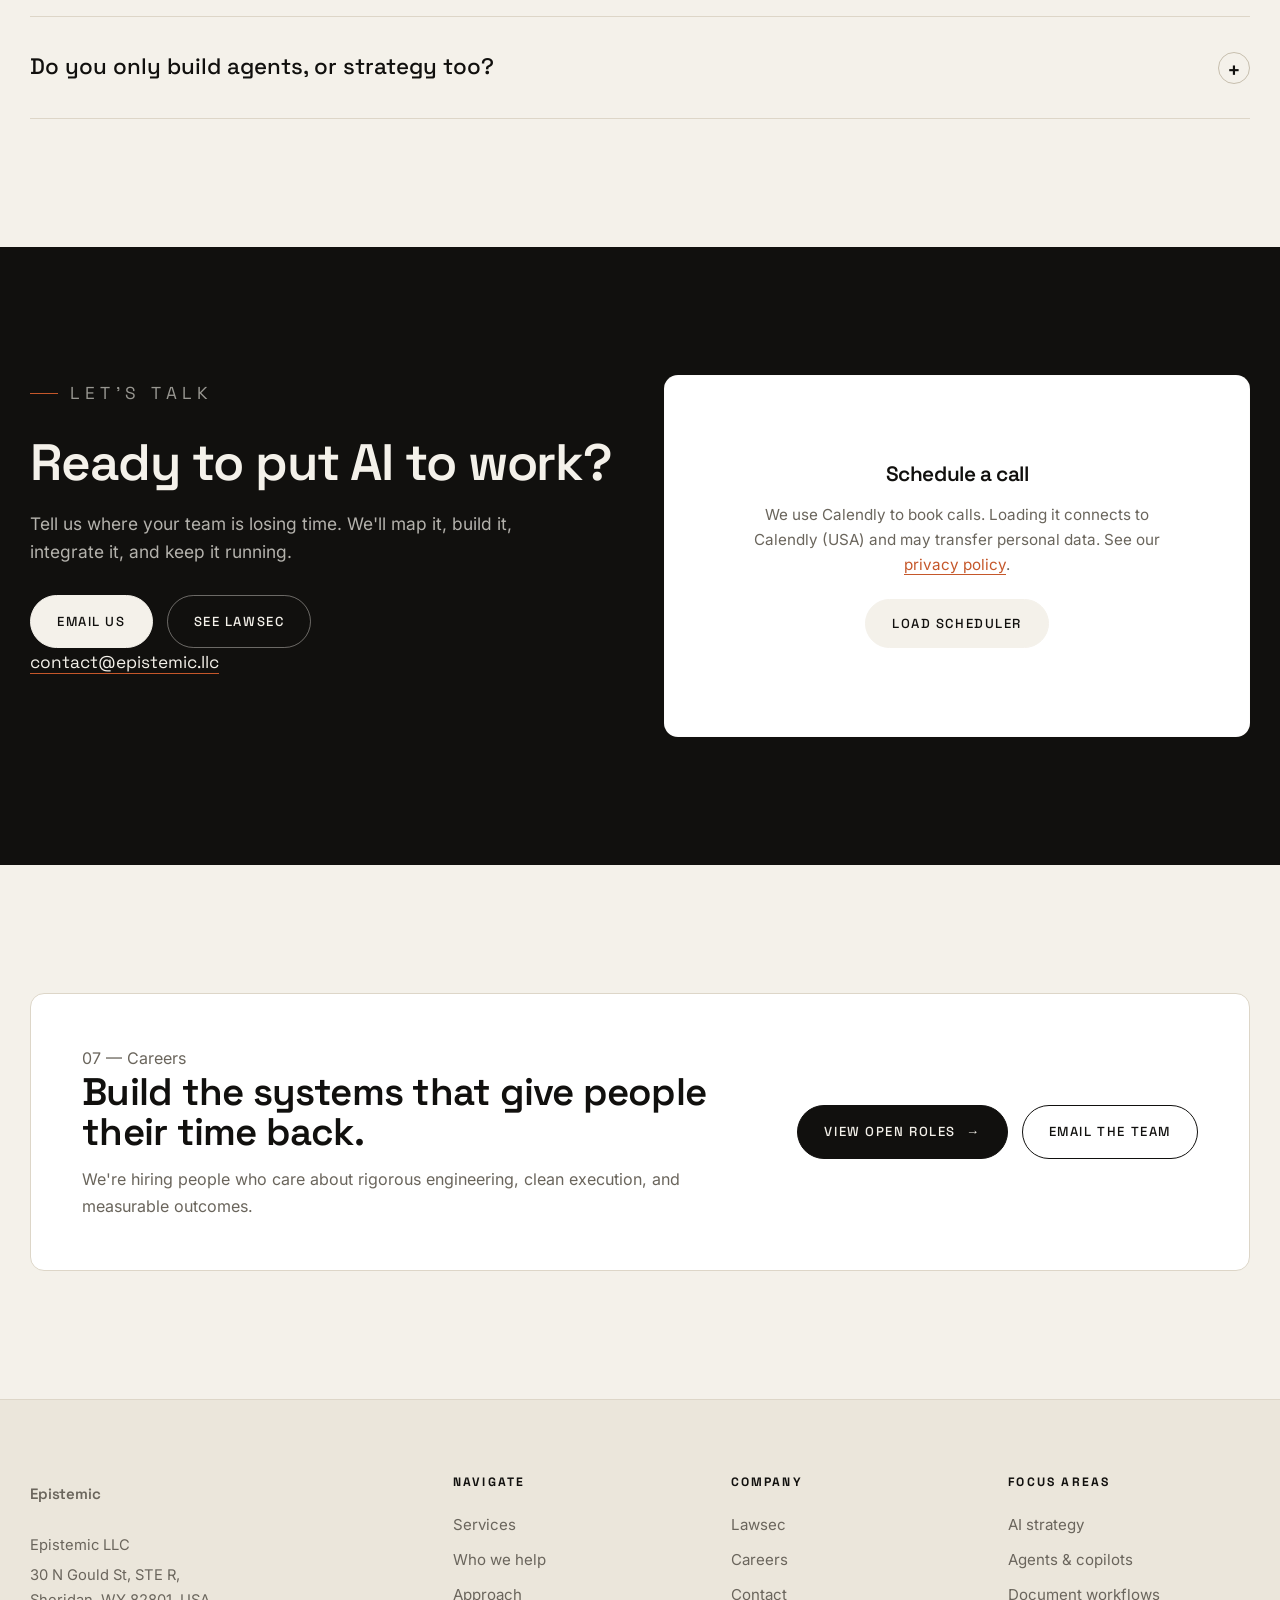
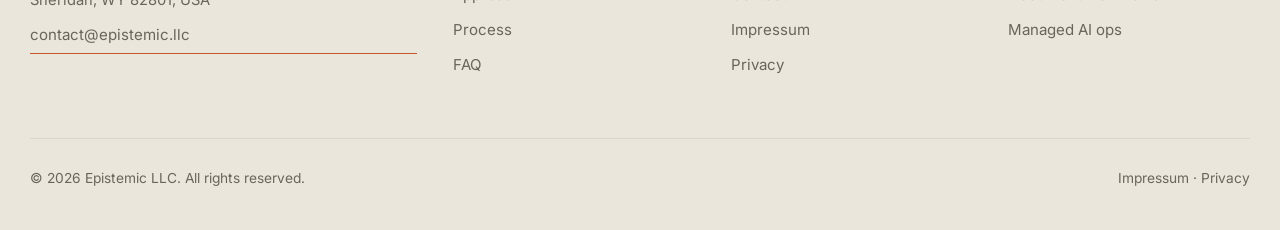
==== commit 083a2c3c: "website update" ====
--- a/index.html
+++ b/index.html
@@ -3,79 +3,53 @@
 	<head>
 		<meta charset="utf-8">
 		<meta name="viewport" content="width=device-width, initial-scale=1">
-		<title>Epistemic LLC | AI agents and automation to save time</title>
-		<meta name="description" content="Epistemic LLC builds AI agents and automation for professionals and teams to save time, reduce operating cost, and keep work moving.">
+		<title>Epistemic — AI strategy, agents & automation for professionals and companies</title>
+		<meta name="description" content="Epistemic helps professionals and companies leverage AI — strategy, custom agents, workflow automation, document intelligence, RAG systems, integrations, training, and managed AI operations.">
 		<link rel="icon" href="assets/company-logo.png" type="image/png">
-		<link rel="preconnect" href="https://fonts.googleapis.com">
-		<link rel="preconnect" href="https://fonts.gstatic.com" crossorigin>
-		<link href="https://fonts.googleapis.com/css2?family=IBM+Plex+Sans:wght@300;400;500;600&family=Space+Grotesk:wght@400;500;600;700&display=swap" rel="stylesheet">
+			<link rel="stylesheet" href="assets/fonts.css">
 		<style>
 			:root {
-				color-scheme: dark;
-				--bg: #060708;
-				--surface: #0c1014;
-				--surface-strong: #0f151b;
-				--text: #e6edf3;
-				--muted: #a7b4c1;
-				--line: #1b2630;
-				--accent: #7fd7ff;
-				--accent-strong: #58c2ee;
-				--accent-warm: #f1c66a;
-				--glow: rgba(127, 215, 255, 0.16);
-				--shadow: 0 28px 70px rgba(0, 0, 0, 0.45);
-				--radius: 6px;
-				--radius-small: 4px;
-				--container: 1120px;
-			}
-
-			* {
-				box-sizing: border-box;
-			}
+				--bg: #f4f1ea;
+				--bg-deep: #ebe6db;
+				--surface: #ffffff;
+				--ink: #11100e;
+				--ink-soft: #2c2a26;
+				--muted: #6a655c;
+				--line: #ddd6c8;
+				--line-strong: #c7bfae;
+				--accent: #11100e;
+				--accent-warm: #c5572a;
+				--accent-warm-soft: #f0d9cd;
+				--radius: 14px;
+				--radius-sm: 8px;
+				--container: 1220px;
+				--ease: cubic-bezier(0.22, 1, 0.36, 1);
+			}
+
+			* { box-sizing: border-box; }
+
+			html { scroll-behavior: smooth; }
 
 			body {
 				margin: 0;
-				font-family: "IBM Plex Sans", "Segoe UI", system-ui, -apple-system, sans-serif;
-				background: radial-gradient(1200px circle at 10% 10%, rgba(127, 215, 255, 0.06), transparent 58%),
-					radial-gradient(800px circle at 80% 0%, rgba(88, 194, 238, 0.08), transparent 60%),
-					#060708;
-				color: var(--text);
-				line-height: 1.6;
-			}
-
-			.page {
-				position: relative;
-				z-index: 1;
-			}
-
-			.global-bg {
-				position: fixed;
-				inset: 0;
-				z-index: 0;
-				pointer-events: none;
-				overflow: hidden;
-			}
-
-			.global-bg::before {
-				content: "";
-				position: absolute;
-				inset: 0;
-				background: radial-gradient(700px circle at 20% 20%, rgba(127, 215, 255, 0.08), transparent 60%),
-					radial-gradient(900px circle at 80% 10%, rgba(88, 194, 238, 0.07), transparent 55%),
-					linear-gradient(180deg, rgba(6, 7, 8, 0.25) 0%, rgba(6, 7, 8, 0.7) 65%, rgba(6, 7, 8, 1) 100%);
-			}
-
-			html {
-				scroll-behavior: smooth;
-			}
-
-			img {
-				max-width: 100%;
-				display: block;
-			}
-
-			a {
-				color: inherit;
-				text-decoration: none;
+				font-family: "Inter", "Segoe UI", system-ui, -apple-system, sans-serif;
+				background: var(--bg);
+				color: var(--ink);
+				line-height: 1.65;
+				-webkit-font-smoothing: antialiased;
+				font-feature-settings: "ss01" on, "cv01" on;
+			}
+
+			img { max-width: 100%; display: block; }
+
+			a { color: inherit; text-decoration: none; }
+
+			h1, h2, h3, h4 {
+				font-family: "Space Grotesk", "Inter", sans-serif;
+				margin: 0;
+				font-weight: 600;
+				letter-spacing: -0.02em;
+				line-height: 1.05;
 			}
 
 			.container {
@@ -83,1116 +57,1448 @@
 				margin: 0 auto;
 			}
 
-			.site-header {
-				position: sticky;
-				top: 0;
-				z-index: 10;
-				backdrop-filter: blur(12px);
-				background: linear-gradient(180deg, rgba(6, 7, 8, 0.32), rgba(6, 7, 8, 0.12));
-				border-bottom: 1px solid rgba(27, 38, 48, 0.6);
-			}
-
-			.nav {
-				display: flex;
-				align-items: center;
-				justify-content: space-between;
-				padding: 18px 0;
-				gap: 24px;
-			}
-
-			.logo {
+			.eyebrow {
+				font-family: "Space Grotesk", sans-serif;
+				font-size: 0.78rem;
+				text-transform: uppercase;
+				letter-spacing: 0.32em;
+				color: var(--muted);
+				margin: 0 0 22px;
 				display: inline-flex;
 				align-items: center;
 				gap: 12px;
-				font-family: "Space Grotesk", "IBM Plex Sans", sans-serif;
-				font-weight: 600;
-				letter-spacing: 0.02em;
-				text-transform: uppercase;
-			}
-
-			.logo img {
-				width: 58px;
-				height: 58px;
-				object-fit: contain;
-			}
-
-			.logo-fallback {
-				display: none;
-				font-size: 0.95rem;
-			}
-
-			.nav-links {
-				display: flex;
-				align-items: center;
-				gap: 22px;
-				color: var(--muted);
-				font-size: 0.92rem;
-			}
-
-			.nav-links a {
-				position: relative;
-				padding-bottom: 4px;
-			}
-
-			.nav-links a::after {
+			}
+
+			.eyebrow::before {
 				content: "";
-				position: absolute;
-				left: 0;
-				bottom: -2px;
-				width: 0;
+				width: 28px;
 				height: 1px;
-				background: var(--accent);
-				transition: width 0.25s ease;
-			}
-
-			.nav-links a:hover::after,
-			.nav-links a:focus-visible::after {
-				width: 100%;
-			}
-
+				background: var(--accent-warm);
+			}
+
+			/* ---------- Buttons ---------- */
 			.btn {
 				display: inline-flex;
 				align-items: center;
 				justify-content: center;
 				gap: 10px;
-				padding: 12px 20px;
-				border-radius: var(--radius-small);
-				border: 1px solid var(--line);
-				font-family: "Space Grotesk", "IBM Plex Sans", sans-serif;
-				font-size: 0.95rem;
+				padding: 15px 26px;
+				border-radius: 100px;
+				border: 1px solid var(--ink);
+				font-family: "Space Grotesk", sans-serif;
+				font-size: 0.82rem;
+				font-weight: 500;
 				text-transform: uppercase;
-				letter-spacing: 0.06em;
-				transition: transform 0.2s ease, box-shadow 0.2s ease, border-color 0.2s ease, background 0.2s ease;
+				letter-spacing: 0.12em;
+				cursor: pointer;
+				transition: transform 0.35s var(--ease), background 0.3s var(--ease), color 0.3s var(--ease), box-shadow 0.3s var(--ease);
 			}
 
 			.btn-primary {
-				background: linear-gradient(135deg, var(--accent), var(--accent-strong));
-				color: #060708;
-				border-color: transparent;
-				box-shadow: 0 12px 30px rgba(88, 194, 238, 0.25);
+				background: var(--ink);
+				color: var(--bg);
 			}
 
 			.btn-primary:hover,
 			.btn-primary:focus-visible {
-				transform: translateY(-1px);
-				box-shadow: 0 18px 34px rgba(88, 194, 238, 0.35);
-			}
-
-			.btn-secondary {
+				transform: translateY(-2px);
+				box-shadow: 0 16px 30px rgba(17, 16, 14, 0.22);
+			}
+
+			.btn-ghost {
 				background: transparent;
-				color: var(--text);
-			}
-
-			.btn-secondary:hover,
-			.btn-secondary:focus-visible {
-				border-color: var(--accent);
-				box-shadow: 0 0 0 1px rgba(127, 215, 255, 0.4);
-				transform: translateY(-1px);
-			}
-
-			.hero {
+				color: var(--ink);
+			}
+
+			.btn-ghost:hover,
+			.btn-ghost:focus-visible {
+				background: var(--ink);
+				color: var(--bg);
+				transform: translateY(-2px);
+			}
+
+			.btn .arrow { transition: transform 0.3s var(--ease); }
+			.btn:hover .arrow { transform: translateX(4px); }
+
+			/* ---------- Intro / cinematic opening ---------- */
+			.intro {
 				position: relative;
-				min-height: 82vh;
-				padding: 120px 0 110px;
+				height: 100vh;
+				height: 100svh;
+				min-height: 560px;
+				display: grid;
+				place-items: center;
 				overflow: hidden;
-			}
-
-			.global-grid {
-				position: absolute;
-				inset: -25%;
-				background-image: linear-gradient(rgba(255, 255, 255, 0.045) 1px, transparent 1px),
-					linear-gradient(90deg, rgba(255, 255, 255, 0.045) 1px, transparent 1px);
-				background-size: 60px 60px;
-				opacity: 0.18;
-				animation: grid-drift 24s linear infinite;
-			}
-
-			#hero-canvas {
+				background: #0a0a0b;
+			}
+			.intro-media {
 				position: absolute;
 				inset: 0;
 				width: 100%;
 				height: 100%;
-				opacity: 0.55;
-			}
-
-			.hero-content {
+				object-fit: cover;
+				z-index: 0;
+			}
+			.intro-overlay {
+				position: absolute;
+				inset: 0;
+				z-index: 1;
+				background:
+					radial-gradient(120% 90% at 50% 32%, rgba(0,0,0,0) 42%, rgba(0,0,0,0.42) 100%),
+					linear-gradient(180deg, rgba(0,0,0,0.38) 0%, rgba(0,0,0,0.05) 36%, rgba(10,10,11,0.7) 100%);
+			}
+			.intro-content {
 				position: relative;
-				z-index: 1;
-				display: grid;
-				grid-template-columns: repeat(2, minmax(0, 1fr));
-				gap: 48px;
+				z-index: 2;
+				text-align: center;
+				color: #fff;
+				padding: 0 24px;
+			}
+			.intro-eyebrow {
+				font-family: "Space Grotesk", sans-serif;
+				font-size: clamp(0.68rem, 1.4vw, 0.9rem);
+				text-transform: uppercase;
+				letter-spacing: 0.42em;
+				color: rgba(255,255,255,0.82);
+				margin: 0 0 clamp(18px, 4vh, 38px);
+				text-indent: 0.42em;
+				animation: intro-rise 1.1s var(--ease) 0.1s both;
+			}
+			.intro-name {
+				font-family: "Space Grotesk", sans-serif;
+				font-weight: 600;
+				font-size: clamp(3.2rem, 15vw, 13rem);
+				line-height: 0.9;
+				letter-spacing: -0.03em;
+				margin: 0;
+				color: #fff;
+				text-shadow: 0 6px 50px rgba(0,0,0,0.4);
+				animation: intro-rise 1.2s var(--ease) 0.24s both;
+			}
+			.scroll-cue {
+				position: absolute;
+				left: 50%;
+				bottom: 32px;
+				transform: translateX(-50%);
+				z-index: 2;
+				display: inline-flex;
+				flex-direction: column;
 				align-items: center;
-			}
-
-			.eyebrow {
-				font-size: 0.82rem;
+				gap: 12px;
+				color: rgba(255,255,255,0.85);
+				font-family: "Space Grotesk", sans-serif;
+				font-size: 0.7rem;
 				text-transform: uppercase;
-				letter-spacing: 0.4em;
-				color: var(--muted);
-				margin: 0 0 16px;
-			}
-
-			h1,
-			h2,
-			h3 {
-				font-family: "Space Grotesk", "IBM Plex Sans", sans-serif;
-				margin: 0;
-			}
-
-			h1 {
-				font-size: clamp(2.6rem, 3.8vw, 4.2rem);
-				line-height: 1.05;
-				letter-spacing: -0.02em;
-			}
-
-			.subheadline {
-				font-size: 1.1rem;
-				color: var(--muted);
-				margin: 18px 0 30px;
-			}
-
-			.cta-group {
-				display: flex;
-				flex-wrap: wrap;
-				gap: 16px;
-				margin-bottom: 26px;
-			}
-
-			.hero-tags {
-				display: flex;
-				flex-wrap: wrap;
-				gap: 10px;
-				color: var(--muted);
-				font-size: 0.9rem;
-			}
-
-			.hero-tags span {
-				padding: 8px 12px;
-				border: 1px solid var(--line);
-				border-radius: var(--radius-small);
-				background: rgba(12, 16, 20, 0.7);
-			}
-
-			.hero-panel {
-				padding: 28px;
-				border-radius: var(--radius);
-				border: 1px solid rgba(127, 215, 255, 0.2);
-				background: linear-gradient(145deg, rgba(12, 16, 20, 0.8), rgba(15, 21, 27, 0.9));
-				box-shadow: var(--shadow);
-			}
-
-			.hero-panel h3 {
-				font-size: 1.15rem;
-				margin-bottom: 10px;
-			}
-
-			.hero-panel p {
-				color: var(--muted);
-				margin-bottom: 22px;
-			}
-
-			.panel-list {
-				display: grid;
-				gap: 14px;
-				margin: 0;
-				padding: 0;
-				list-style: none;
-			}
-
-			.panel-list li {
-				padding: 14px;
-				border-radius: var(--radius-small);
-				background: rgba(7, 10, 13, 0.7);
-				border: 1px solid rgba(27, 38, 48, 0.8);
-			}
-
-			section {
-				padding: 96px 0;
-			}
-
-			.section-title {
-				font-size: clamp(1.8rem, 2.6vw, 2.6rem);
-				margin-bottom: 16px;
-			}
-
-			.section-subtitle {
-				color: var(--muted);
-				max-width: 720px;
-			}
-
-			.interactive-grid {
-				display: grid;
-				grid-template-columns: repeat(2, minmax(0, 1fr));
-				gap: 28px;
-				margin-top: 36px;
-			}
-
-			.manual-card,
-			.ai-card {
-				padding: 28px;
-				border-radius: var(--radius);
-				background: var(--surface);
-				border: 1px solid var(--line);
-				box-shadow: 0 18px 45px rgba(0, 0, 0, 0.3);
-			}
-
-			.ai-card {
-				background: linear-gradient(150deg, rgba(12, 16, 20, 0.9), rgba(15, 21, 27, 0.95));
-				border-color: rgba(127, 215, 255, 0.2);
-			}
-
-			.flow-stage {
-				position: relative;
-				margin-top: 18px;
-				height: 460px;
-				border-radius: var(--radius-small);
-				border: 1px solid rgba(127, 215, 255, 0.2);
-				background: rgba(9, 12, 16, 0.6);
-				overflow: hidden;
-			}
-
-			.flow-floor {
-				position: absolute;
-				left: 14px;
-				right: 14px;
-				bottom: 16px;
-				height: 80px;
-				border-radius: var(--radius-small);
-				border: 1px dashed rgba(127, 215, 255, 0.35);
+				letter-spacing: 0.28em;
+				animation: intro-rise 1.2s var(--ease) 0.6s both;
+			}
+			.scroll-cue .line {
+				width: 1px;
+				height: 46px;
+				background: linear-gradient(rgba(255,255,255,0.85), rgba(255,255,255,0));
+				transform-origin: top;
+				animation: cue-pulse 2s ease-in-out infinite;
+			}
+
+			/* ---------- Header ---------- */
+			.site-header {
+				position: fixed;
+				top: 0;
+				left: 0;
+				right: 0;
+				z-index: 50;
+				background: rgba(244, 241, 234, 0.92);
+				backdrop-filter: blur(14px);
+				border-bottom: 1px solid var(--line);
+				transform: translateY(-110%);
+				transition: transform 0.55s var(--ease);
+				will-change: transform;
+			}
+
+			.site-header.is-visible {
+				transform: translateY(0);
+			}
+
+			/* offset anchor jumps for the fixed header */
+			section[id], header[id] { scroll-margin-top: 84px; }
+
+			.nav {
 				display: flex;
 				align-items: center;
-				justify-content: center;
-				color: var(--muted);
-				background: rgba(12, 16, 20, 0.75);
-				z-index: 1;
-			}
-
-			.flow-task,
-			.pile-task {
-				position: absolute;
-				width: 140px;
-				z-index: 2;
-				border-radius: var(--radius-small);
-				border: 1px solid rgba(127, 215, 255, 0.2);
-				background: rgba(12, 16, 20, 0.7);
-				color: var(--text);
-				padding: 10px 12px;
-				text-align: left;
-				font-family: "Space Grotesk", "IBM Plex Sans", sans-serif;
-				text-transform: uppercase;
-				letter-spacing: 0.08em;
-				font-size: 0.78rem;
-				cursor: pointer;
-				user-select: none;
-				box-shadow: 0 4px 12px rgba(0,0,0,0.2);
-			}
-
-			.pile-task {
-				transition: border-color 0.2s ease, transform 0.2s ease;
-			}
-
-			.pile-task:hover {
-				border-color: var(--accent);
-				z-index: 5;
-			}
-
-			.flow-status {
-				margin-top: 14px;
-				color: var(--muted);
-				font-size: 0.92rem;
-			}
-
-			.agent-catcher {
-				position: absolute;
-				right: 18px;
-				bottom: 86px;
+				justify-content: space-between;
+				gap: 24px;
+				padding: 16px 0;
+			}
+
+			.logo {
 				display: inline-flex;
 				align-items: center;
-				gap: 10px;
-				font-size: 0.85rem;
-				color: var(--muted);
-			}
-
-			.agent-logo {
-				width: 40px;
-				height: 40px;
-				border-radius: 50%;
-				background: linear-gradient(140deg, rgba(127, 215, 255, 0.35), rgba(88, 194, 238, 0.18));
-				display: grid;
-				place-items: center;
-				font-family: "Space Grotesk", sans-serif;
-				color: var(--text);
-				border: 1px solid rgba(127, 215, 255, 0.4);
-				box-shadow: 0 0 20px rgba(88, 194, 238, 0.25);
-			}
-
-			.agent-catcher.is-active .agent-logo {
-				box-shadow: 0 0 28px rgba(127, 215, 255, 0.5);
-			}
-
-
-			.grid-2 {
-				display: grid;
-				grid-template-columns: repeat(2, minmax(0, 1fr));
-				gap: 36px;
-				margin-top: 38px;
-			}
-
-			.grid-3 {
-				display: grid;
-				grid-template-columns: repeat(3, minmax(0, 1fr));
-				gap: 24px;
-				margin-top: 32px;
-			}
-
-			.card {
-				padding: 24px;
-				border-radius: var(--radius);
-				background: var(--surface);
-				border: 1px solid var(--line);
-				box-shadow: 0 18px 45px rgba(0, 0, 0, 0.3);
-			}
-
-			.card h3 {
-				margin-bottom: 10px;
-				font-size: 1.1rem;
-			}
-
-			.card p {
-				color: var(--muted);
-				margin: 0;
-			}
-
-			.list {
-				margin: 0;
-				padding: 0;
-				list-style: none;
-				display: grid;
-				gap: 14px;
-			}
-
-			.list li {
-				padding-left: 18px;
+				gap: 12px;
+				font-family: "Space Grotesk", sans-serif;
+				font-weight: 600;
+				font-size: 1.18rem;
+				letter-spacing: -0.01em;
+			}
+
+			.logo img { width: 38px; height: 38px; object-fit: contain; }
+
+			.nav-links {
+				display: flex;
+				align-items: center;
+				gap: 30px;
+				font-size: 0.9rem;
+				color: var(--ink-soft);
+			}
+
+			.nav-links a {
 				position: relative;
-				color: var(--muted);
-			}
-
-			.list li::before {
+				font-weight: 400;
+			}
+
+			.nav-links a::after {
 				content: "";
 				position: absolute;
 				left: 0;
-				top: 10px;
-				width: 8px;
-				height: 2px;
-				background: var(--accent);
-			}
-
-			.process-steps {
+				bottom: -5px;
+				width: 0;
+				height: 1px;
+				background: var(--accent-warm);
+				transition: width 0.3s var(--ease);
+			}
+
+			.nav-links a:hover::after,
+			.nav-links a:focus-visible::after { width: 100%; }
+
+			.nav-cta { display: inline-flex; }
+
+			.nav-toggle {
+				display: none;
+				background: none;
+				border: 1px solid var(--line-strong);
+				border-radius: 100px;
+				padding: 9px 16px;
+				font-family: "Space Grotesk", sans-serif;
+				font-size: 0.78rem;
+				text-transform: uppercase;
+				letter-spacing: 0.1em;
+				cursor: pointer;
+				color: var(--ink);
+			}
+
+			.lang-toggle {
+				display: inline-flex;
+				align-items: center;
+				gap: 2px;
+				border: 1px solid var(--line-strong);
+				border-radius: 100px;
+				padding: 3px;
+				background: transparent;
+				cursor: pointer;
+				font-family: "Space Grotesk", sans-serif;
+			}
+			.lang-toggle span {
+				font-size: 0.72rem;
+				font-weight: 600;
+				letter-spacing: 0.06em;
+				padding: 5px 10px;
+				border-radius: 100px;
+				color: var(--muted);
+				transition: background 0.25s var(--ease), color 0.25s var(--ease);
+			}
+			.lang-toggle span.is-active { background: var(--ink); color: var(--bg); }
+
+			/* ---------- Hero ---------- */
+			.hero {
+				padding: clamp(70px, 11vw, 150px) 0 clamp(50px, 7vw, 90px);
+				position: relative;
+				overflow: hidden;
+			}
+
+			.hero-blob {
+				position: absolute;
+				top: -10%;
+				right: -8%;
+				width: 48vw;
+				max-width: 720px;
+				aspect-ratio: 1;
+				background: radial-gradient(circle at 30% 30%, rgba(197, 87, 42, 0.16), transparent 62%),
+					radial-gradient(circle at 70% 70%, rgba(17, 16, 14, 0.06), transparent 60%);
+				filter: blur(10px);
+				border-radius: 50%;
+				z-index: 0;
+				animation: float-blob 18s ease-in-out infinite;
+			}
+
+			.hero .container { position: relative; z-index: 1; }
+
+			.hero h1 {
+				font-size: clamp(2.9rem, 7.4vw, 6.4rem);
+				max-width: 16ch;
+				margin: 0 0 28px;
+			}
+
+			.hero h1 .ink-accent { color: var(--accent-warm); font-style: italic; font-weight: 500; }
+
+			.hero-lead {
+				font-size: clamp(1.05rem, 1.6vw, 1.3rem);
+				color: var(--ink-soft);
+				max-width: 60ch;
+				margin: 0 0 36px;
+			}
+
+			.hero-cta {
+				display: flex;
+				flex-wrap: wrap;
+				gap: 14px;
+				margin-bottom: 56px;
+			}
+
+			.hero-stats {
+				display: flex;
+				flex-wrap: wrap;
+				gap: clamp(28px, 6vw, 72px);
+				border-top: 1px solid var(--line);
+				padding-top: 32px;
+			}
+
+			.stat .num {
+				font-family: "Space Grotesk", sans-serif;
+				font-size: clamp(2rem, 3.4vw, 3rem);
+				font-weight: 600;
+				letter-spacing: -0.03em;
+				display: block;
+			}
+
+			.stat .label {
+				color: var(--muted);
+				font-size: 0.92rem;
+				max-width: 22ch;
+			}
+
+			/* ---------- Marquee ---------- */
+			.marquee {
+				border-top: 1px solid var(--line);
+				border-bottom: 1px solid var(--line);
+				padding: 26px 0;
+				overflow: hidden;
+				background: var(--bg-deep);
+			}
+
+			.marquee-label {
+				text-align: center;
+				font-family: "Space Grotesk", sans-serif;
+				font-size: 0.74rem;
+				text-transform: uppercase;
+				letter-spacing: 0.28em;
+				color: var(--muted);
+				margin-bottom: 22px;
+			}
+
+			.marquee-track {
+				display: flex;
+				gap: 56px;
+				width: max-content;
+				animation: scroll-x 32s linear infinite;
+			}
+
+			.marquee:hover .marquee-track { animation-play-state: paused; }
+
+			.marquee-track span {
+				font-family: "Space Grotesk", sans-serif;
+				font-size: clamp(1.1rem, 2vw, 1.6rem);
+				font-weight: 500;
+				color: var(--ink);
+				opacity: 0.55;
+				white-space: nowrap;
+				transition: opacity 0.3s var(--ease);
+			}
+			.marquee-track span:hover { opacity: 1; }
+
+			/* ---------- Section scaffolding ---------- */
+			section { padding: clamp(72px, 10vw, 130px) 0; }
+
+			.section-head {
 				display: grid;
-				gap: 18px;
-				margin-top: 32px;
-			}
-
+				grid-template-columns: 0.9fr 1.1fr;
+				gap: 40px;
+				align-items: end;
+				margin-bottom: 64px;
+			}
+
+			.section-head .index {
+				font-family: "Space Grotesk", sans-serif;
+				font-size: 0.82rem;
+				letter-spacing: 0.2em;
+				color: var(--accent-warm);
+				text-transform: uppercase;
+				margin-bottom: 18px;
+			}
+
+			.section-title {
+				font-size: clamp(2rem, 4.2vw, 3.6rem);
+				max-width: 18ch;
+			}
+
+			.section-intro {
+				color: var(--ink-soft);
+				font-size: 1.08rem;
+				max-width: 52ch;
+			}
+
+			.divider { border: none; border-top: 1px solid var(--line); margin: 0; }
+
+			/* ---------- Services ---------- */
+			.services-grid {
+				display: grid;
+				grid-template-columns: repeat(2, 1fr);
+				border-top: 1px solid var(--line);
+				border-left: 1px solid var(--line);
+			}
+
+			.service {
+				border-right: 1px solid var(--line);
+				border-bottom: 1px solid var(--line);
+				padding: 40px 36px;
+				background: transparent;
+				transition: background 0.35s var(--ease), transform 0.35s var(--ease);
+				position: relative;
+			}
+
+			.service:hover { background: var(--surface); }
+
+			.service .s-num {
+				font-family: "Space Grotesk", sans-serif;
+				font-size: 0.8rem;
+				color: var(--muted);
+				letter-spacing: 0.18em;
+			}
+
+			.service h3 {
+				font-size: 1.5rem;
+				margin: 18px 0 12px;
+			}
+
+			.service p { color: var(--muted); margin: 0; font-size: 0.98rem; }
+
+			.service .tags {
+				margin-top: 18px;
+				display: flex;
+				flex-wrap: wrap;
+				gap: 8px;
+			}
+
+			.tag {
+				font-family: "Space Grotesk", sans-serif;
+				font-size: 0.72rem;
+				text-transform: uppercase;
+				letter-spacing: 0.08em;
+				color: var(--ink-soft);
+				border: 1px solid var(--line-strong);
+				border-radius: 100px;
+				padding: 5px 12px;
+			}
+
+			/* ---------- Audiences / industries ---------- */
+			.audience-wrap {
+				display: grid;
+				grid-template-columns: repeat(3, 1fr);
+				gap: 24px;
+				margin-bottom: 56px;
+			}
+
+			.audience-card {
+				border: 1px solid var(--line);
+				border-radius: var(--radius);
+				padding: 32px;
+				background: var(--surface);
+			}
+
+			.audience-card h3 { font-size: 1.3rem; margin-bottom: 10px; }
+			.audience-card p { color: var(--muted); margin: 0; font-size: 0.96rem; }
+
+			.industry-row {
+				display: flex;
+				flex-wrap: wrap;
+				gap: 12px;
+				align-items: center;
+			}
+
+			.industry-row .label {
+				font-family: "Space Grotesk", sans-serif;
+				font-size: 0.76rem;
+				text-transform: uppercase;
+				letter-spacing: 0.18em;
+				color: var(--muted);
+				margin-right: 8px;
+			}
+
+			.chip {
+				font-family: "Space Grotesk", sans-serif;
+				font-size: 0.9rem;
+				border: 1px solid var(--line-strong);
+				border-radius: 100px;
+				padding: 9px 18px;
+				background: var(--bg-deep);
+				transition: background 0.3s var(--ease), color 0.3s var(--ease);
+			}
+			.chip:hover { background: var(--ink); color: var(--bg); }
+
+			/* ---------- Approach ---------- */
+			.approach { background: var(--ink); color: var(--bg); }
+			.approach .section-title, .approach h3 { color: var(--bg); }
+			.approach .index { color: var(--accent-warm); }
+			.approach .section-intro { color: rgba(244, 241, 234, 0.72); }
+			.approach .divider { border-color: rgba(244, 241, 234, 0.15); }
+
+			.principles {
+				display: grid;
+				grid-template-columns: repeat(2, 1fr);
+				gap: 1px;
+				background: rgba(244, 241, 234, 0.15);
+				border: 1px solid rgba(244, 241, 234, 0.15);
+				border-radius: var(--radius);
+				overflow: hidden;
+			}
+
+			.principle {
+				background: var(--ink);
+				padding: 36px;
+			}
+
+			.principle .p-num {
+				font-family: "Space Grotesk", sans-serif;
+				color: var(--accent-warm);
+				font-size: 0.82rem;
+				letter-spacing: 0.18em;
+			}
+
+			.principle h3 { font-size: 1.35rem; margin: 14px 0 10px; }
+			.principle p { color: rgba(244, 241, 234, 0.7); margin: 0; font-size: 0.96rem; }
+
+			/* ---------- Process ---------- */
 			.process-step {
 				display: grid;
-				grid-template-columns: 120px 1fr;
-				gap: 18px;
-				padding: 20px 24px;
+				grid-template-columns: 140px 1fr auto;
+				gap: 32px;
+				align-items: baseline;
+				padding: 38px 0;
+				border-top: 1px solid var(--line);
+				transition: padding-left 0.4s var(--ease);
+			}
+			.process-step:last-child { border-bottom: 1px solid var(--line); }
+			.process-step:hover { padding-left: 14px; }
+
+			.process-step .p-index {
+				font-family: "Space Grotesk", sans-serif;
+				font-size: clamp(2.4rem, 5vw, 4rem);
+				font-weight: 600;
+				color: var(--line-strong);
+				letter-spacing: -0.03em;
+				line-height: 1;
+				transition: color 0.4s var(--ease);
+			}
+			.process-step:hover .p-index { color: var(--accent-warm); }
+
+			.process-step h3 { font-size: 1.7rem; margin-bottom: 8px; }
+			.process-step .p-body { color: var(--muted); max-width: 60ch; }
+			.process-step .p-tag {
+				font-family: "Space Grotesk", sans-serif;
+				font-size: 0.78rem;
+				text-transform: uppercase;
+				letter-spacing: 0.16em;
+				color: var(--muted);
+				white-space: nowrap;
+			}
+
+			/* ---------- Outcomes ---------- */
+			.outcomes {
+				display: grid;
+				grid-template-columns: repeat(3, 1fr);
+				gap: 24px;
+			}
+
+			.outcome {
+				border: 1px solid var(--line);
 				border-radius: var(--radius);
+				padding: 32px;
+				background: var(--surface);
+			}
+
+			.outcome .o-num {
+				font-family: "Space Grotesk", sans-serif;
+				font-size: clamp(2.2rem, 4vw, 3rem);
+				font-weight: 600;
+				color: var(--accent-warm);
+				letter-spacing: -0.03em;
+				display: block;
+				margin-bottom: 10px;
+			}
+			.outcome h3 { font-size: 1.15rem; margin-bottom: 8px; }
+			.outcome p { color: var(--muted); margin: 0; font-size: 0.95rem; }
+
+			/* ---------- Lawsec teaser ---------- */
+			.lawsec-band { background: var(--bg-deep); }
+			.lawsec-inner {
+				display: grid;
+				grid-template-columns: 1.1fr 0.9fr;
+				gap: 56px;
+				align-items: center;
 				border: 1px solid var(--line);
-				background: var(--surface-strong);
-			}
-
-			.process-step span {
-				font-family: "Space Grotesk", "IBM Plex Sans", sans-serif;
+				border-radius: var(--radius);
+				background: var(--surface);
+				padding: clamp(36px, 5vw, 64px);
+				overflow: hidden;
+			}
+
+			.lawsec-badge {
+				display: inline-flex;
+				align-items: center;
+				gap: 9px;
+				font-family: "Space Grotesk", sans-serif;
+				font-size: 0.74rem;
 				text-transform: uppercase;
 				letter-spacing: 0.18em;
-				font-size: 0.75rem;
-				color: var(--accent);
-			}
-
-			.cta-section {
-				padding: 110px 0;
-				background: linear-gradient(180deg, rgba(12, 16, 20, 0.85), rgba(6, 7, 8, 0.9));
-				border-top: 1px solid var(--line);
+				color: #128c4b;
+				background: #e3f6ea;
+				border-radius: 100px;
+				padding: 7px 14px;
+				margin-bottom: 22px;
+			}
+			.lawsec-badge .dot { width: 8px; height: 8px; border-radius: 50%; background: #25d366; }
+
+			.lawsec-inner h2 { font-size: clamp(1.9rem, 3.4vw, 3rem); margin-bottom: 18px; }
+			.lawsec-inner p { color: var(--ink-soft); margin: 0 0 28px; font-size: 1.05rem; }
+
+			.chat-mini {
+				display: grid;
+				gap: 12px;
+				background: linear-gradient(160deg, #e9f6ee, #d9efe0);
+				border-radius: var(--radius);
+				padding: 26px;
+				border: 1px solid #cfe7d8;
+			}
+			.bubble {
+				max-width: 80%;
+				padding: 12px 16px;
+				border-radius: 16px;
+				font-size: 0.95rem;
+				line-height: 1.5;
+				box-shadow: 0 2px 5px rgba(0,0,0,0.06);
+			}
+			.bubble.in { background: #ffffff; border-bottom-left-radius: 4px; align-self: flex-start; color: var(--ink-soft); }
+			.bubble.out { background: #d6f5c9; border-bottom-right-radius: 4px; align-self: flex-end; color: #14331a; }
+
+			/* ---------- FAQ ---------- */
+			.faq { border-top: 1px solid var(--line); }
+			.faq details {
 				border-bottom: 1px solid var(--line);
-			}
-
-			.cta-panel {
-				display: grid;
-				grid-template-columns: 1.3fr 1fr;
-				gap: 32px;
-				padding: 36px;
-				border-radius: var(--radius);
-				border: 1px solid rgba(127, 215, 255, 0.18);
-				background: rgba(12, 16, 20, 0.8);
-				box-shadow: var(--shadow);
-			}
-
-			.form-placeholder {
-				border: 1px dashed rgba(127, 215, 255, 0.4);
-				border-radius: var(--radius-small);
-				padding: 20px;
-				color: var(--muted);
-				font-size: 0.92rem;
-			}
-
-			footer {
-				padding: 50px 0 40px;
-				color: var(--muted);
-				font-size: 0.9rem;
-			}
-
-			.footer-grid {
-				display: grid;
-				grid-template-columns: 1.3fr 1fr 1fr;
-				gap: 24px;
-				border-top: 1px solid var(--line);
-				padding-top: 30px;
-			}
-
-			.footer-nav {
-				display: grid;
-				gap: 8px;
-			}
-
-			@keyframes grid-drift {
-				0% {
-					transform: translate3d(0, 0, 0);
-				}
-				100% {
-					transform: translate3d(80px, 40px, 0);
-				}
-			}
-
-
-			@media (max-width: 980px) {
-				.hero-content {
-					grid-template-columns: 1fr;
-				}
-
-				.interactive-grid {
-					grid-template-columns: 1fr;
-				}
-
-				.cta-panel {
-					grid-template-columns: 1fr;
-				}
-
-				.grid-3 {
-					grid-template-columns: repeat(2, minmax(0, 1fr));
-				}
-			}
-
-			@media (max-width: 780px) {
-				.container {
-					width: min(100% - 32px, var(--container));
-				}
-
-				.nav {
-					flex-direction: column;
-					align-items: flex-start;
-					gap: 14px;
-					padding: 14px 0 18px;
-				}
-
-				.nav-links {
-					flex-wrap: wrap;
-					gap: 14px;
-					font-size: 0.88rem;
-				}
-
-				.hero {
-					padding: 96px 0 84px;
-				}
-
-				.cta-group {
-					width: 100%;
-				}
-
-				.cta-group .btn {
-					flex: 1 1 160px;
-				}
-
-				.grid-2 {
-					grid-template-columns: 1fr;
-				}
-
-				.grid-3 {
-					grid-template-columns: 1fr;
-				}
-
-				.process-step {
-					grid-template-columns: 1fr;
-				}
-
-				.footer-grid {
-					grid-template-columns: 1fr;
-				}
-			}
-
-			@media (prefers-reduced-motion: reduce) {
-				html {
-					scroll-behavior: auto;
-				}
-
-				.global-grid {
-					animation: none;
-				}
-
-				.btn,
-				.btn-primary,
-				.btn-secondary {
-					transition: none;
-				}
-			}
-
-			.cookie-banner {
-				position: fixed;
-				bottom: 24px;
-				left: 50%;
-				transform: translateX(-50%);
-				width: calc(100% - 48px);
-				max-width: 600px;
-				z-index: 1000;
-				background: linear-gradient(145deg, rgba(12, 16, 20, 0.95), rgba(15, 21, 27, 0.98));
-				border: 1px solid rgba(127, 215, 255, 0.2);
-				border-radius: var(--radius);
-				box-shadow: 0 18px 45px rgba(0, 0, 0, 0.5);
-				padding: 20px 24px;
-				backdrop-filter: blur(12px);
-				display: none;
-			}
-
-			.cookie-banner.is-visible {
+				padding: 8px 0;
+			}
+			.faq summary {
+				list-style: none;
+				cursor: pointer;
 				display: flex;
 				align-items: center;
 				justify-content: space-between;
-				gap: 20px;
-			}
-
-			.cookie-banner p {
-				margin: 0;
-				color: var(--text);
-				font-size: 0.95rem;
-			}
-
-			.cookie-banner .btn {
-				padding: 8px 16px;
-				font-size: 0.85rem;
-				white-space: nowrap;
-			}
-
-			@media (max-width: 600px) {
-				.cookie-banner.is-visible {
+				gap: 24px;
+				padding: 24px 0;
+				font-family: "Space Grotesk", sans-serif;
+				font-size: clamp(1.1rem, 1.8vw, 1.4rem);
+				font-weight: 500;
+			}
+			.faq summary::-webkit-details-marker { display: none; }
+			.faq summary .icon {
+				flex: none;
+				width: 32px; height: 32px;
+				border: 1px solid var(--line-strong);
+				border-radius: 50%;
+				display: grid; place-items: center;
+				transition: transform 0.35s var(--ease), background 0.3s var(--ease), color 0.3s var(--ease);
+			}
+			.faq details[open] summary .icon { transform: rotate(45deg); background: var(--ink); color: var(--bg); }
+			.faq summary:hover { color: var(--accent-warm); }
+			.faq .answer { color: var(--muted); padding: 0 0 26px; max-width: 70ch; }
+			.faq details[open] .answer { animation: faq-open 0.45s var(--ease); }
+
+			/* ---------- CTA / Calendly ---------- */
+			.cta-section { background: var(--ink); color: var(--bg); }
+			.cta-grid {
+				display: grid;
+				grid-template-columns: 1fr 1fr;
+				gap: 48px;
+				align-items: start;
+			}
+			.cta-section h2 { color: var(--bg); font-size: clamp(2rem, 4vw, 3.4rem); margin-bottom: 20px; }
+			.cta-section p { color: rgba(244,241,234,0.72); font-size: 1.08rem; margin: 0 0 28px; max-width: 46ch; }
+			.cta-section .btn-primary { background: var(--bg); color: var(--ink); border-color: var(--bg); }
+			.cta-section .btn-ghost { color: var(--bg); border-color: rgba(244,241,234,0.4); }
+			.cta-section .btn-ghost:hover { background: var(--bg); color: var(--ink); }
+			.cta-contact { margin-top: 26px; font-family: "Space Grotesk", sans-serif; }
+			.cta-contact a { color: var(--bg); border-bottom: 1px solid var(--accent-warm); }
+
+			.scheduler {
+				border-radius: var(--radius);
+				overflow: hidden;
+				background: #ffffff;
+				border: 1px solid rgba(244,241,234,0.2);
+			}
+
+			.consent-card {
+				min-height: 360px;
+				padding: 44px 28px;
+				display: flex;
+				flex-direction: column;
+				align-items: center;
+				justify-content: center;
+				text-align: center;
+				gap: 16px;
+			}
+			.consent-card h3 { font-size: 1.3rem; color: var(--ink); }
+			.consent-card p { color: var(--muted); font-size: 0.95rem; max-width: 42ch; margin: 0; }
+			.consent-card p a { color: var(--accent-warm); border-bottom: 1px solid var(--accent-warm); }
+			.consent-card .btn { margin-top: 6px; }
+
+			/* ---------- Careers teaser ---------- */
+			.careers-teaser {
+				display: grid;
+				grid-template-columns: 1.2fr 0.8fr;
+				gap: 40px;
+				align-items: center;
+				border: 1px solid var(--line);
+				border-radius: var(--radius);
+				padding: clamp(32px, 4vw, 56px);
+				background: var(--surface);
+			}
+			.careers-teaser h2 { font-size: clamp(1.8rem, 3vw, 2.6rem); margin-bottom: 14px; }
+			.careers-teaser p { color: var(--muted); margin: 0; }
+			.careers-teaser .actions { display: flex; flex-wrap: wrap; gap: 14px; justify-content: flex-end; }
+
+			/* ---------- Footer ---------- */
+			footer {
+				background: var(--bg-deep);
+				border-top: 1px solid var(--line);
+				padding: 72px 0 40px;
+			}
+			.footer-grid {
+				display: grid;
+				grid-template-columns: 1.6fr 1fr 1fr 1fr;
+				gap: 36px;
+			}
+			.footer-grid p { color: var(--muted); font-size: 0.92rem; margin: 6px 0; }
+			.footer-col strong {
+				font-family: "Space Grotesk", sans-serif;
+				font-size: 0.76rem;
+				text-transform: uppercase;
+				letter-spacing: 0.18em;
+				color: var(--ink);
+				display: block;
+				margin-bottom: 16px;
+			}
+			.footer-col a, .footer-col span {
+				display: block;
+				color: var(--muted);
+				font-size: 0.94rem;
+				padding: 5px 0;
+				transition: color 0.25s var(--ease);
+			}
+			.footer-col a:hover { color: var(--accent-warm); }
+			.footer-bottom {
+				margin-top: 56px;
+				padding-top: 28px;
+				border-top: 1px solid var(--line);
+				display: flex;
+				flex-wrap: wrap;
+				justify-content: space-between;
+				gap: 14px;
+				color: var(--muted);
+				font-size: 0.86rem;
+			}
+			.footer-bottom a { border-bottom: 1px solid transparent; }
+			.footer-bottom a:hover { border-color: var(--accent-warm); }
+
+			/* ---------- Scroll reveal ---------- */
+			.reveal {
+				opacity: 0;
+				transform: translateY(26px);
+				transition: opacity 0.7s var(--ease), transform 0.7s var(--ease);
+			}
+			.reveal.is-in { opacity: 1; transform: none; }
+
+			/* ---------- Cookie banner ---------- */
+			.cookie-banner {
+				position: fixed;
+				bottom: 22px;
+				left: 50%;
+				transform: translateX(-50%);
+				width: calc(100% - 40px);
+				max-width: 560px;
+				z-index: 100;
+				background: var(--surface);
+				border: 1px solid var(--line-strong);
+				border-radius: var(--radius);
+				box-shadow: 0 22px 50px rgba(17,16,14,0.18);
+				padding: 18px 22px;
+				display: none;
+				align-items: center;
+				justify-content: space-between;
+				gap: 18px;
+			}
+			.cookie-banner.is-visible { display: flex; }
+			.cookie-banner p { margin: 0; font-size: 0.92rem; color: var(--ink-soft); }
+			.cookie-banner .btn { padding: 10px 18px; font-size: 0.74rem; white-space: nowrap; }
+
+			/* ---------- Responsive ---------- */
+			@media (max-width: 980px) {
+				.section-head { grid-template-columns: 1fr; gap: 18px; }
+				.services-grid { grid-template-columns: 1fr; }
+				.audience-wrap { grid-template-columns: 1fr; }
+				.principles { grid-template-columns: 1fr; }
+				.outcomes { grid-template-columns: 1fr; }
+				.lawsec-inner { grid-template-columns: 1fr; gap: 32px; }
+				.cta-grid { grid-template-columns: 1fr; }
+				.careers-teaser { grid-template-columns: 1fr; }
+				.careers-teaser .actions { justify-content: flex-start; }
+				.footer-grid { grid-template-columns: 1fr 1fr; }
+				.process-step { grid-template-columns: 70px 1fr; }
+				.process-step .p-tag { grid-column: 2; }
+			}
+
+			@media (max-width: 720px) {
+				.container { width: min(100% - 32px, var(--container)); }
+				.nav-links, .nav-cta { display: none; }
+				.nav-links.is-open {
+					display: flex;
+					position: absolute;
+					top: 100%;
+					left: 0;
+					right: 0;
 					flex-direction: column;
-					text-align: center;
-					gap: 16px;
+					align-items: flex-start;
+					gap: 4px;
+					background: var(--bg);
+					border-bottom: 1px solid var(--line);
+					padding: 16px 24px 24px;
+					animation: menu-drop 0.32s var(--ease);
+					transform-origin: top;
 				}
+				.nav-links.is-open a {
+					padding: 10px 0;
+					width: 100%;
+					animation: menu-item 0.4s var(--ease) backwards;
+				}
+				.nav-links.is-open a:nth-child(1) { animation-delay: 0.04s; }
+				.nav-links.is-open a:nth-child(2) { animation-delay: 0.08s; }
+				.nav-links.is-open a:nth-child(3) { animation-delay: 0.12s; }
+				.nav-links.is-open a:nth-child(4) { animation-delay: 0.16s; }
+				.nav-links.is-open a:nth-child(5) { animation-delay: 0.20s; }
+				.nav-links.is-open a:nth-child(6) { animation-delay: 0.24s; }
+				.nav-toggle { transition: background 0.25s var(--ease), color 0.25s var(--ease), border-color 0.25s var(--ease); }
+				.nav-toggle[aria-expanded="true"] { background: var(--ink); color: var(--bg); border-color: var(--ink); }
+				.nav-toggle { display: inline-flex; }
+				.footer-grid { grid-template-columns: 1fr; }
+				.hero-stats { gap: 28px; }
+			}
+
+			@keyframes scroll-x {
+				from { transform: translateX(0); }
+				to { transform: translateX(-50%); }
+			}
+			@keyframes float-blob {
+				0%, 100% { transform: translate(0, 0) scale(1); }
+				50% { transform: translate(-24px, 24px) scale(1.06); }
+			}
+			@keyframes cue-pulse {
+				0%, 100% { transform: scaleY(0.4); opacity: 0.4; }
+				50% { transform: scaleY(1); opacity: 1; }
+			}
+			@keyframes intro-rise {
+				from { opacity: 0; transform: translateY(22px); }
+				to { opacity: 1; transform: none; }
+			}
+			@keyframes faq-open {
+				from { opacity: 0; transform: translateY(-8px); }
+				to { opacity: 1; transform: none; }
+			}
+			@keyframes menu-drop {
+				from { opacity: 0; transform: scaleY(0.92); }
+				to { opacity: 1; transform: scaleY(1); }
+			}
+			@keyframes menu-item {
+				from { opacity: 0; transform: translateX(-10px); }
+				to { opacity: 1; transform: none; }
+			}
+
+			@media (prefers-reduced-motion: reduce) {
+				html { scroll-behavior: auto; }
+				.marquee-track, .hero-blob, .scroll-cue .line { animation: none; }
+				.intro-eyebrow, .intro-name, .scroll-cue { animation: none; opacity: 1; transform: none; }
+				.reveal { opacity: 1; transform: none; transition: none; }
+				* { transition: none !important; }
 			}
 		</style>
 	</head>
 	<body>
-		<div class="global-bg" aria-hidden="true">
-			<div class="global-grid"></div>
-			<canvas id="hero-canvas"></canvas>
-		</div>
-		<div class="page">
-			<header class="site-header">
-				<nav class="nav container">
-					<a class="logo" href="#top" aria-label="Epistemic LLC">
-						<img src="assets/company-logo.png" alt="Epistemic LLC logo" onerror="this.style.display='none'; this.nextElementSibling.style.display='inline-flex';">
-						<span class="logo-fallback">Epistemic</span>
-					</a>
-					<div class="nav-links">
-						<a href="#problem">Problem</a>
-						<a href="#solution">Solution</a>
-						<a href="#benefits">Benefits</a>
-						<a href="#process">Process</a>
-						<a href="careers.html">Careers</a>
-					</div>
-					<a class="btn btn-primary" href="#contact">Book a call</a>
-				</nav>
-			</header>
-
-			<main>
-				<section class="hero" id="top">
-					<div class="container hero-content">
-					<div class="hero-copy">
-						<p class="eyebrow">AI agents + automation</p>
-						<h1>AI agents that save time and reduce cost.</h1>
-						<p class="subheadline">
-							We build AI agents and automation that remove repetitive admin, reduce operating cost, and keep your
-							teams focused on high-value work.
-						</p>
-						<div class="cta-group">
-							<a class="btn btn-primary" href="#contact">Contact us</a>
-							<a class="btn btn-secondary" href="#solution">See how it works</a>
-						</div>
-						<div class="hero-tags">
-							<span>Messaging agents</span>
-							<span>CRM automation</span>
-							<span>Process automation</span>
-							<span>Document workflows</span>
-						</div>
-					</div>
-					<aside class="hero-panel">
-						<h3>Built for time-starved teams</h3>
-						<p>Founder-led delivery for professionals who live in requests, updates, and recurring admin.</p>
-						<ul class="panel-list">
-							<li>Automate inbound requests with clear routing and handoffs.</li>
-							<li>Sync activity into CRMs with clean, structured updates.</li>
-							<li>Automate document intake, summaries, and follow-ups.</li>
-							<li>Remove repetitive re-entry with verified automation.</li>
-						</ul>
-					</aside>
+		<section class="intro" id="top">
+			<img class="intro-media" src="assets/sun.gif" alt="" aria-hidden="true">
+			<div class="intro-overlay" aria-hidden="true"></div>
+			<div class="intro-content">
+				<p class="intro-eyebrow" data-i18n="h.intro.eyebrow">AI strategy · agents · automation</p>
+				<h1 class="intro-name">Epistemic</h1>
+			</div>
+			<a class="scroll-cue" href="#start" aria-label="Scroll to content">
+				<span data-i18n="h.intro.scroll">Scroll</span>
+				<span class="line" aria-hidden="true"></span>
+			</a>
+		</section>
+
+		<header class="site-header" id="start">
+			<nav class="nav container">
+				<a class="logo" href="#top" aria-label="Epistemic">
+					<span>Epistemic</span>
+				</a>
+				<div class="nav-links" id="nav-links">
+					<a href="#services" data-i18n="h.nav.services">Services</a>
+					<a href="#industries" data-i18n="h.nav.who">Who we help</a>
+					<a href="#approach" data-i18n="h.nav.approach">Approach</a>
+					<a href="#process" data-i18n="h.nav.process">Process</a>
+					<a href="lawsec.html">Lawsec</a>
+					<a href="careers.html" data-i18n="h.nav.careers">Careers</a>
+				</div>
+				<button class="lang-toggle" type="button" aria-label="Language / Sprache">
+					<span data-lang="en">EN</span>
+					<span data-lang="de">DE</span>
+				</button>
+				<a class="btn btn-primary nav-cta" href="#contact" data-i18n="h.nav.book">Book a call</a>
+				<button class="nav-toggle" id="nav-toggle" aria-expanded="false" aria-controls="nav-links">Menu</button>
+			</nav>
+		</header>
+
+		<main>
+			<!-- HERO -->
+			<section class="hero">
+				<div class="hero-blob" aria-hidden="true"></div>
+				<div class="container">
+					<p class="eyebrow reveal" data-i18n="h.hero.eyebrow">AI strategy · agents · automation</p>
+					<h1 class="reveal" data-i18n="h.hero.h1">Put AI to work <span class="ink-accent">across</span> your business.</h1>
+					<p class="hero-lead reveal" data-i18n="h.hero.lead">
+						Epistemic helps professionals and companies turn AI from a buzzword into working systems —
+						strategy, custom agents, automation, and the integrations that make them stick. We map your
+						real workflows, build with guardrails, and stay on to keep it reliable.
+					</p>
+					<div class="hero-cta reveal">
+						<a class="btn btn-primary" href="#contact" data-i18n="h.hero.cta1">Book a call <span class="arrow">→</span></a>
+						<a class="btn btn-ghost" href="#services" data-i18n="h.hero.cta2">Explore services</a>
+					</div>
+					<div class="hero-stats reveal">
+						<div class="stat">
+							<span class="num">8+</span>
+							<span class="label" data-i18n="h.hero.s1l">end-to-end AI capabilities, from strategy to managed ops</span>
+						</div>
+						<div class="stat">
+							<span class="num">24/7</span>
+							<span class="label" data-i18n="h.hero.s2l">agents that never miss a request or after-hours inquiry</span>
+						</div>
+						<div class="stat">
+							<span class="num" data-i18n="h.hero.s3n">Wks</span>
+							<span class="label" data-i18n="h.hero.s3l">not quarters — focused delivery to a working first system</span>
+						</div>
+					</div>
 				</div>
 			</section>
 
-			<section id="problem">
+			<!-- MARQUEE -->
+			<div class="marquee" aria-hidden="true">
+				<p class="marquee-label" data-i18n="h.marquee.label">Works across your stack</p>
+				<div class="marquee-track">
+					<span>OpenAI</span><span>Anthropic</span><span>Azure AI</span><span>AWS</span>
+					<span>Zapier</span><span>Make</span><span>HubSpot</span><span>Salesforce</span>
+					<span>Notion</span><span>Slack</span><span>Google Workspace</span><span>WhatsApp</span>
+					<span>OpenAI</span><span>Anthropic</span><span>Azure AI</span><span>AWS</span>
+					<span>Zapier</span><span>Make</span><span>HubSpot</span><span>Salesforce</span>
+					<span>Notion</span><span>Slack</span><span>Google Workspace</span><span>WhatsApp</span>
+				</div>
+			</div>
+
+			<!-- SERVICES -->
+			<section id="services">
 				<div class="container">
-					<h2 class="section-title">Manual admin drains time and money.</h2>
-					<p class="section-subtitle">
-						Teams lose time to triage, updates, paperwork, and internal coordination. The work is repetitive, but the
-						cost is real: delays, rework, and missed deadlines.
-					</p>
-					<div class="grid-2">
-						<div class="card">
-							<h3>Operational drag</h3>
-							<p>
-								Requests and updates pile up across channels while systems lag behind.
-							</p>
-						</div>
-						<div class="card">
-							<h3>Process overload</h3>
-							<p>
-								Forms, packets, and approvals slow down when everything is handled manually.
-							</p>
-						</div>
-					</div>
-					<div class="interactive-grid">
-						<div class="manual-card">
-							<h3>Manual workflow (do it yourself)</h3>
-							<p class="section-subtitle">Tasks fall in. Click them to clear the pile.</p>
-							<div class="flow-stage" data-flow="manual">
-								<div class="flow-floor">Manual pile</div>
-							</div>
-						</div>
-						<div class="ai-card">
-							<h3>Agent automation (handled for you)</h3>
-							<p class="section-subtitle">Tasks fall in, the agent catches them, and the bottom stays clean.</p>
-							<div class="flow-stage" data-flow="agent">
-								<div class="agent-catcher">
-									<div class="agent-logo">AI</div>
-									<span>Agent</span>
-								</div>
-								<div class="flow-floor">Clear</div>
-							</div>
-							<ul class="panel-list">
-								<li>Extract, validate, and summarize automatically.</li>
-								<li>Route approvals and signatures with guardrails.</li>
-								<li>Send clean outputs to clients and systems.</li>
-								<li>Log every step for visibility and audit.</li>
-							</ul>
-						</div>
+					<div class="section-head reveal">
+						<div>
+							<p class="index" data-i18n="h.serv.index">01 — Services</p>
+							<h2 class="section-title" data-i18n="h.serv.title">A full toolkit for working with AI.</h2>
+						</div>
+						<p class="section-intro" data-i18n="h.serv.intro">
+							Whether you need a strategy, a single sharp agent, or an automation backbone across teams,
+							we cover the entire path — and the unglamorous integration and operations work that makes
+							AI actually deliver.
+						</p>
+					</div>
+					<div class="services-grid reveal">
+						<article class="service">
+							<span class="s-num">01</span>
+							<h3 data-i18n="h.serv.1h">AI Strategy &amp; Advisory</h3>
+							<p data-i18n="h.serv.1p">Find the highest-leverage opportunities, size the impact, and build a roadmap your team can actually execute.</p>
+							<div class="tags"><span class="tag" data-i18n="h.serv.1t1">Roadmap</span><span class="tag" data-i18n="h.serv.1t2">Use-case scan</span><span class="tag" data-i18n="h.serv.1t3">ROI model</span></div>
+						</article>
+						<article class="service">
+							<span class="s-num">02</span>
+							<h3 data-i18n="h.serv.2h">Custom AI Agents &amp; Copilots</h3>
+							<p data-i18n="h.serv.2p">Purpose-built assistants that answer, draft, qualify, and act — grounded in your data with human-in-the-loop guardrails.</p>
+							<div class="tags"><span class="tag" data-i18n="h.serv.2t1">Assistants</span><span class="tag" data-i18n="h.serv.2t2">Copilots</span><span class="tag" data-i18n="h.serv.2t3">Guardrails</span></div>
+						</article>
+						<article class="service">
+							<span class="s-num">03</span>
+							<h3 data-i18n="h.serv.3h">Workflow &amp; Process Automation</h3>
+							<p data-i18n="h.serv.3p">Remove the repetitive admin between your tools — routing, follow-ups, data entry, and approvals handled automatically.</p>
+							<div class="tags"><span class="tag" data-i18n="h.serv.3t1">Routing</span><span class="tag" data-i18n="h.serv.3t2">Approvals</span><span class="tag" data-i18n="h.serv.3t3">No re-entry</span></div>
+						</article>
+						<article class="service">
+							<span class="s-num">04</span>
+							<h3 data-i18n="h.serv.4h">Document Intelligence</h3>
+							<p data-i18n="h.serv.4p">Ingest, extract, validate, classify, and summarize messy documents into clean, structured, trustworthy output.</p>
+							<div class="tags"><span class="tag" data-i18n="h.serv.4t1">Extraction</span><span class="tag" data-i18n="h.serv.4t2">Validation</span><span class="tag" data-i18n="h.serv.4t3">Summaries</span></div>
+						</article>
+						<article class="service">
+							<span class="s-num">05</span>
+							<h3 data-i18n="h.serv.5h">Data, RAG &amp; Knowledge Systems</h3>
+							<p data-i18n="h.serv.5p">Turn scattered knowledge into a retrieval system your agents can cite — accurate, current, and access-controlled.</p>
+							<div class="tags"><span class="tag" data-i18n="h.serv.5t1">RAG</span><span class="tag" data-i18n="h.serv.5t2">Search</span><span class="tag" data-i18n="h.serv.5t3">Citations</span></div>
+						</article>
+						<article class="service">
+							<span class="s-num">06</span>
+							<h3 data-i18n="h.serv.6h">Systems Integration</h3>
+							<p data-i18n="h.serv.6p">Connect AI to the tools you already run — CRM, ERP, email, CMS, and databases — with clean, structured handoffs.</p>
+							<div class="tags"><span class="tag" data-i18n="h.serv.6t1">CRM/ERP</span><span class="tag" data-i18n="h.serv.6t2">APIs</span><span class="tag" data-i18n="h.serv.6t3">Webhooks</span></div>
+						</article>
+						<article class="service">
+							<span class="s-num">07</span>
+							<h3 data-i18n="h.serv.7h">AI Training &amp; Team Enablement</h3>
+							<p data-i18n="h.serv.7p">Practical, role-specific training and playbooks so your people use AI confidently, safely, and every day.</p>
+							<div class="tags"><span class="tag" data-i18n="h.serv.7t1">Workshops</span><span class="tag" data-i18n="h.serv.7t2">Playbooks</span><span class="tag" data-i18n="h.serv.7t3">Policy</span></div>
+						</article>
+						<article class="service">
+							<span class="s-num">08</span>
+							<h3 data-i18n="h.serv.8h">Managed AI Operations</h3>
+							<p data-i18n="h.serv.8p">We don't disappear at launch — monitoring, evaluation, QA, and iteration keep systems reliable under real load.</p>
+							<div class="tags"><span class="tag" data-i18n="h.serv.8t1">Monitoring</span><span class="tag" data-i18n="h.serv.8t2">Evals</span><span class="tag" data-i18n="h.serv.8t3">Iteration</span></div>
+						</article>
 					</div>
 				</div>
 			</section>
 
-			<section id="solution">
+			<!-- INDUSTRIES / AUDIENCES -->
+			<section id="industries" style="background: var(--bg-deep);">
 				<div class="container">
-					<h2 class="section-title">AI agents and automation that fit real workflows.</h2>
-					<p class="section-subtitle">
-						Epistemic maps your workflow, then automates high-volume steps with guardrails. The result: faster
-						throughput, lower operating cost, and clean handoffs.
-					</p>
-					<div class="grid-3">
-						<div class="card">
-							<h3>Messaging agents</h3>
-							<p>Capture inquiries, qualify requests, and answer routine questions with clean handoffs.</p>
-						</div>
-						<div class="card">
-							<h3>CRM automation</h3>
-							<p>Sync conversations, update records, and create tasks without manual copy-paste.</p>
-						</div>
-						<div class="card">
-							<h3>Document processing</h3>
-							<p>Ingest, extract, validate, and classify incoming paperwork with consistent output formats.</p>
-						</div>
-						<div class="card">
-							<h3>Approval orchestration</h3>
-							<p>Route requests to the right owners, manage exceptions, and keep SLA-critical work moving.</p>
-						</div>
-						<div class="card">
-							<h3>Summaries and packets</h3>
-							<p>Generate concise decision packets and audit summaries from long, messy source files.</p>
-						</div>
-						<div class="card">
-							<h3>Internal workflows</h3>
-							<p>Automate recurring internal tasks like onboarding, vendor reviews, and compliance updates.</p>
-						</div>
-						<div class="card">
-							<h3>Structured handoffs</h3>
-							<p>Deliver clean, structured outputs that flow into your existing systems without re-entry.</p>
-						</div>
-						<div class="card">
-							<h3>Monitoring and QA</h3>
-							<p>Track exceptions, log changes, and keep a traceable record for every automated step.</p>
-						</div>
+					<div class="section-head reveal">
+						<div>
+							<p class="index" data-i18n="h.ind.index">02 — Who we help</p>
+							<h2 class="section-title" data-i18n="h.ind.title">Built for the people doing the work.</h2>
+						</div>
+						<p class="section-intro" data-i18n="h.ind.intro">
+							From a solo professional drowning in admin to an enterprise team standardizing operations —
+							we meet you where you are and scale with you.
+						</p>
+					</div>
+					<div class="audience-wrap reveal">
+						<div class="audience-card">
+							<h3 data-i18n="h.ind.a1h">Professionals &amp; solo experts</h3>
+							<p data-i18n="h.ind.a1p">Reclaim hours from inbox triage, intake, scheduling, and paperwork so you can focus on billable, high-judgment work.</p>
+						</div>
+						<div class="audience-card">
+							<h3 data-i18n="h.ind.a2h">Small &amp; mid-sized businesses</h3>
+							<p data-i18n="h.ind.a2p">Add capacity without adding headcount — automate the operational glue that quietly slows every team down.</p>
+						</div>
+						<div class="audience-card">
+							<h3 data-i18n="h.ind.a3h">Enterprise teams</h3>
+							<p data-i18n="h.ind.a3p">Standardize high-volume processes with auditable, guardrailed AI that meets your security and compliance bar.</p>
+						</div>
+					</div>
+					<div class="industry-row reveal">
+						<span class="label" data-i18n="h.ind.label">Industries</span>
+						<span class="chip" data-i18n="h.ind.c1">Legal</span>
+						<span class="chip" data-i18n="h.ind.c2">Finance</span>
+						<span class="chip" data-i18n="h.ind.c3">Real Estate</span>
+						<span class="chip" data-i18n="h.ind.c4">Healthcare</span>
+						<span class="chip" data-i18n="h.ind.c5">Professional Services</span>
+						<span class="chip" data-i18n="h.ind.c6">Operations</span>
+						<span class="chip" data-i18n="h.ind.c7">Insurance</span>
+						<span class="chip" data-i18n="h.ind.c8">Recruiting</span>
 					</div>
 				</div>
 			</section>
 
-			<section id="benefits">
+			<!-- APPROACH -->
+			<section id="approach" class="approach">
 				<div class="container">
-					<h2 class="section-title">Clear gains in cost, time, and throughput.</h2>
-					<p class="section-subtitle">Focus experts on judgment calls, not repetitive processing.</p>
-					<div class="grid-3">
-						<div class="card">
-							<h3>Save real time</h3>
-							<p>Remove repetitive steps so teams reclaim hours every week.</p>
-						</div>
-						<div class="card">
-							<h3>Reduce operational drag</h3>
-							<p>Keep work flowing through approvals and handoffs without constant follow-ups.</p>
-						</div>
-						<div class="card">
-							<h3>Lower cost per workflow</h3>
-							<p>Reduce manual effort without adding headcount or overhead.</p>
-						</div>
-						<div class="card">
-							<h3>Lower repetitive labor</h3>
-							<p>Automate the busywork that quietly consumes headcount.</p>
-						</div>
-						<div class="card">
-							<h3>Sharper decision cycles</h3>
-							<p>Deliver clean summaries so stakeholders can decide faster.</p>
-						</div>
-						<div class="card">
-							<h3>Stronger compliance</h3>
-							<p>Standardize inputs and outputs with traceable workflows.</p>
+					<div class="section-head reveal">
+						<div>
+							<p class="index" data-i18n="h.app.index">03 — Approach</p>
+							<h2 class="section-title" data-i18n="h.app.title">Rigorous, measurable, and built to last.</h2>
+						</div>
+						<p class="section-intro" data-i18n="h.app.intro">
+							We're named Epistemic for a reason: we care about what's actually true. No demos that fall
+							apart in production — just systems grounded in evidence and your real constraints.
+						</p>
+					</div>
+					<div class="principles reveal">
+						<div class="principle">
+							<span class="p-num">01</span>
+							<h3 data-i18n="h.app.1h">Outcome-first</h3>
+							<p data-i18n="h.app.1p">We start from the metric you want to move — time, cost, throughput — not the technology we want to use.</p>
+						</div>
+						<div class="principle">
+							<span class="p-num">02</span>
+							<h3 data-i18n="h.app.2h">Guardrailed by design</h3>
+							<p data-i18n="h.app.2p">Human-in-the-loop, validation, and clear escalation paths so automation stays safe and trustworthy.</p>
+						</div>
+						<div class="principle">
+							<span class="p-num">03</span>
+							<h3 data-i18n="h.app.3h">Measured, not assumed</h3>
+							<p data-i18n="h.app.3p">Evaluations and monitoring prove the system works — and keep proving it as inputs change.</p>
+						</div>
+						<div class="principle">
+							<span class="p-num">04</span>
+							<h3 data-i18n="h.app.4h">Founder-led delivery</h3>
+							<p data-i18n="h.app.4p">Senior, hands-on attention from first call to production. You always know who's accountable.</p>
 						</div>
 					</div>
 				</div>
 			</section>
 
+			<!-- PROCESS -->
 			<section id="process">
 				<div class="container">
-					<h2 class="section-title">A focused delivery process.</h2>
-					<p class="section-subtitle">Clear steps, tight feedback loops, and automation that fits your reality.</p>
-					<div class="process-steps">
+					<div class="section-head reveal">
+						<div>
+							<p class="index" data-i18n="h.proc.index">04 — Process</p>
+							<h2 class="section-title" data-i18n="h.proc.title">Five steps from idea to reliable system.</h2>
+						</div>
+						<p class="section-intro" data-i18n="h.proc.intro">
+							A focused engagement with tight feedback loops. You see working software early and often —
+							no months of silence before the reveal.
+						</p>
+					</div>
+					<div class="reveal">
 						<div class="process-step">
-							<span>Discovery</span>
+							<span class="p-index">01</span>
 							<div>
-								<h3>Align on outcomes</h3>
-								<p>We define the workflows that are draining time, then identify automation-ready opportunities.</p>
+								<h3 data-i18n="h.proc.1h">Discover</h3>
+								<p class="p-body" data-i18n="h.proc.1p">We pinpoint where time and money are leaking and agree on the outcomes that matter most.</p>
 							</div>
+							<span class="p-tag" data-i18n="h.proc.1t">Week 1</span>
 						</div>
 						<div class="process-step">
-							<span>Analysis</span>
+							<span class="p-index">02</span>
 							<div>
-								<h3>Map the workflow</h3>
-								<p>We document the real process, dependencies, edge cases, and approval logic.</p>
+								<h3 data-i18n="h.proc.2h">Map</h3>
+								<p class="p-body" data-i18n="h.proc.2p">We document the real workflow — dependencies, edge cases, and approval logic — before building anything.</p>
 							</div>
+							<span class="p-tag" data-i18n="h.proc.2t">Week 1–2</span>
 						</div>
 						<div class="process-step">
-							<span>Design</span>
+							<span class="p-index">03</span>
 							<div>
-								<h3>Build the automation</h3>
-								<p>We design the automation stack, validation rules, and outputs you need.</p>
+								<h3 data-i18n="h.proc.3h">Build</h3>
+								<p class="p-body" data-i18n="h.proc.3p">We design the agent and automation stack with validation rules and the exact outputs you need.</p>
 							</div>
+							<span class="p-tag" data-i18n="h.proc.3t">Week 2–4</span>
 						</div>
 						<div class="process-step">
-							<span>Deploy</span>
+							<span class="p-index">04</span>
 							<div>
-								<h3>Iterate and harden</h3>
-								<p>We ship, monitor, and refine until the system is reliable under real workload.</p>
+								<h3 data-i18n="h.proc.4h">Integrate</h3>
+								<p class="p-body" data-i18n="h.proc.4p">We wire it into your existing tools so outputs flow where work already happens — no copy-paste.</p>
 							</div>
+							<span class="p-tag" data-i18n="h.proc.4t">Week 4–5</span>
+						</div>
+						<div class="process-step">
+							<span class="p-index">05</span>
+							<div>
+								<h3 data-i18n="h.proc.5h">Operate &amp; iterate</h3>
+								<p class="p-body" data-i18n="h.proc.5p">We ship, monitor, and refine until the system is dependable under real workload — then keep it sharp.</p>
+							</div>
+							<span class="p-tag" data-i18n="h.proc.5t">Ongoing</span>
 						</div>
 					</div>
 				</div>
 			</section>
 
-			<section class="cta-section" id="contact">
+			<!-- OUTCOMES -->
+			<section id="outcomes" style="background: var(--bg-deep);">
 				<div class="container">
-					<div class="cta-panel">
+					<div class="section-head reveal">
 						<div>
-							<h2 class="section-title">Ready to cut cost and reclaim time?</h2>
-							<p class="section-subtitle">
-								Tell us where your team is losing time. We will map it, automate it, and keep the workflow visible.
-							</p>
-							<div class="cta-group">
-								<a class="btn btn-primary" href="mailto:contact@epistemic.llc">Contact us</a>
-								<a class="btn btn-secondary" href="#contact">Book a call</a>
-							</div>
-						</div>
-						<div class="scheduler-container" style="border-radius: var(--radius-small); overflow: hidden; background: #0c1014; border: 1px solid rgba(127, 215, 255, 0.18);">
-							<!-- Calendly inline widget begin -->
-							<div class="calendly-inline-widget" data-url="https://calendly.com/atlaspolat-epistemic/30min?hide_event_type_details=1&hide_gdpr_banner=1&background_color=0c1014&text_color=e6edf3&primary_color=7fd7ff" style="min-width:320px;height:650px;"></div>
-							<script type="text/javascript" src="https://assets.calendly.com/assets/external/widget.js" async></script>
-							<!-- Calendly inline widget end -->
+							<p class="index" data-i18n="h.out.index">05 — Outcomes</p>
+							<h2 class="section-title" data-i18n="h.out.title">What changes when AI does the busywork.</h2>
+						</div>
+						<p class="section-intro" data-i18n="h.out.intro">
+							The goal isn't novelty — it's measurable relief. Here's where teams feel the difference first.
+						</p>
+					</div>
+					<div class="outcomes reveal">
+						<div class="outcome">
+							<span class="o-num">↓</span>
+							<h3 data-i18n="h.out.1h">Hours reclaimed weekly</h3>
+							<p data-i18n="h.out.1p">Repetitive triage, data entry, and follow-ups handled automatically frees your team for judgment work.</p>
+						</div>
+						<div class="outcome">
+							<span class="o-num">$</span>
+							<h3 data-i18n="h.out.2h">Lower cost per workflow</h3>
+							<p data-i18n="h.out.2p">Reduce manual effort and overhead without adding headcount as volume grows.</p>
+						</div>
+						<div class="outcome">
+							<span class="o-num">↑</span>
+							<h3 data-i18n="h.out.3h">Higher throughput</h3>
+							<p data-i18n="h.out.3p">Work moves through approvals and handoffs without stalling on someone's inbox.</p>
+						</div>
+						<div class="outcome">
+							<span class="o-num">✓</span>
+							<h3 data-i18n="h.out.4h">Stronger compliance</h3>
+							<p data-i18n="h.out.4p">Standardized inputs, outputs, and traceable logs make audits and reviews painless.</p>
+						</div>
+						<div class="outcome">
+							<span class="o-num">⚡</span>
+							<h3 data-i18n="h.out.5h">Faster decisions</h3>
+							<p data-i18n="h.out.5p">Clean summaries and structured data put the right context in front of decision-makers sooner.</p>
+						</div>
+						<div class="outcome">
+							<span class="o-num">★</span>
+							<h3 data-i18n="h.out.6h">Better client experience</h3>
+							<p data-i18n="h.out.6p">Instant, consistent, professional responses — even after hours and across channels.</p>
 						</div>
 					</div>
 				</div>
 			</section>
 
+			<!-- LAWSEC TEASER -->
+			<section class="lawsec-band">
+				<div class="container">
+					<div class="lawsec-inner reveal">
+						<div>
+							<span class="lawsec-badge" data-i18n="h.ls.badge"><span class="dot"></span> Our product · Lawsec</span>
+							<h2 data-i18n="h.ls.h2">Stop fielding "any update on my case?"</h2>
+							<p data-i18n="h.ls.p">
+								Lawsec keeps clients informed on their case status, answers their questions, and
+								escalates the complex matters to you — 24/7, in your client's language, on the channels
+								they already use. Your team stops repeating updates and gets back to the law.
+							</p>
+							<a class="btn btn-primary" href="lawsec.html" data-i18n="h.ls.cta">Meet Lawsec <span class="arrow">→</span></a>
+						</div>
+						<div class="chat-mini" aria-hidden="true">
+							<div class="bubble in" data-i18n="h.ls.b1">Hi, any update on my case?</div>
+							<div class="bubble out" data-i18n="h.ls.b2">Yes — your filing was accepted Tuesday and your hearing is set for March 14. I'll message you the moment anything changes. ✅</div>
+							<div class="bubble in" data-i18n="h.ls.b3">Do I need to prepare anything?</div>
+							<div class="bubble out" data-i18n="h.ls.b4">Just a photo ID. I've emailed your full checklist. 📄</div>
+						</div>
+					</div>
+				</div>
+			</section>
+
+			<!-- FAQ -->
+			<section id="faq">
+				<div class="container">
+					<div class="section-head reveal">
+						<div>
+							<p class="index" data-i18n="h.faq.index">06 — FAQ</p>
+							<h2 class="section-title" data-i18n="h.faq.title">Questions, answered.</h2>
+						</div>
+						<p class="section-intro" data-i18n="h.faq.intro">
+							Still curious about something? Book a call and we'll talk through your specific situation.
+						</p>
+					</div>
+					<div class="faq reveal">
+						<details>
+							<summary data-i18n="h.faq.q1">How do engagements work? <span class="icon">+</span></summary>
+							<p class="answer" data-i18n="h.faq.a1">Most start with a short discovery call and a fixed-scope first build, so you see a working system in weeks. From there, many clients move onto a managed plan where we monitor and improve the systems over time.</p>
+						</details>
+						<details>
+							<summary data-i18n="h.faq.q2">How do you handle data security and privacy? <span class="icon">+</span></summary>
+							<p class="answer" data-i18n="h.faq.a2">We design for least-privilege access, keep sensitive data inside your controlled environments where possible, and document data flows. We're happy to work within your security, retention, and compliance requirements.</p>
+						</details>
+						<details>
+							<summary data-i18n="h.faq.q3">How long until we see something working? <span class="icon">+</span></summary>
+							<p class="answer" data-i18n="h.faq.a3">A focused first system typically lands in a few weeks rather than quarters. We deliberately scope the first build tight so you get a real, usable result fast — then expand from proven ground.</p>
+						</details>
+						<details>
+							<summary data-i18n="h.faq.q4">What does it cost? <span class="icon">+</span></summary>
+							<p class="answer" data-i18n="h.faq.a4">It depends on scope, but we use clear fixed pricing for defined builds and transparent plans for ongoing operations. No surprise invoices — you approve scope before we build.</p>
+						</details>
+						<details>
+							<summary data-i18n="h.faq.q5">Which tools and models do you use? <span class="icon">+</span></summary>
+							<p class="answer" data-i18n="h.faq.a5">We're model- and vendor-agnostic. We pick the right model and tools for the job — OpenAI, Anthropic, Azure, AWS, and automation platforms like Zapier or Make — and integrate with the systems you already run.</p>
+						</details>
+						<details>
+							<summary data-i18n="h.faq.q6">Do you only build agents, or strategy too? <span class="icon">+</span></summary>
+							<p class="answer" data-i18n="h.faq.a6">Both. Some clients want advisory and a roadmap; others want us to build and run systems. We can start anywhere on that spectrum and grow into the rest.</p>
+						</details>
+					</div>
+				</div>
+			</section>
+
+			<!-- CTA / CONTACT -->
+			<section id="contact" class="cta-section">
+				<div class="container">
+					<div class="cta-grid">
+						<div class="reveal">
+							<p class="eyebrow" style="color: rgba(244,241,234,0.6);" data-i18n="h.cta.eyebrow">Let's talk</p>
+							<h2 data-i18n="h.cta.h2">Ready to put AI to work?</h2>
+							<p data-i18n="h.cta.p">Tell us where your team is losing time. We'll map it, build it, integrate it, and keep it running.</p>
+							<div class="hero-cta" style="margin-bottom: 0;">
+								<a class="btn btn-primary" href="mailto:contact@epistemic.llc" data-i18n="h.cta.b1">Email us</a>
+								<a class="btn btn-ghost" href="lawsec.html" data-i18n="h.cta.b2">See Lawsec</a>
+							</div>
+							<p class="cta-contact"><a href="mailto:contact@epistemic.llc">contact@epistemic.llc</a></p>
+						</div>
+						<div class="scheduler reveal" id="scheduler" data-calendly="https://calendly.com/atlaspolat-epistemic/30min?hide_event_type_details=1&hide_gdpr_banner=1&background_color=ffffff&text_color=11100e&primary_color=c5572a">
+							<div class="consent-card" id="calendly-consent">
+								<h3 data-i18n="h.cal.title">Schedule a call</h3>
+								<p data-i18n="h.cal.text">We use Calendly to book calls. Loading it connects to Calendly (USA) and may transfer personal data. See our <a href="datenschutz.html">privacy policy</a>.</p>
+								<button class="btn btn-primary" id="load-calendly" type="button" data-i18n="h.cal.btn">Load scheduler</button>
+							</div>
+						</div>
+					</div>
+				</div>
+			</section>
+
+			<!-- CAREERS TEASER -->
 			<section id="careers">
 				<div class="container">
-					<h2 class="section-title">Join the team</h2>
-					<p class="section-subtitle">
-						We are hiring people who care about rigorous engineering, clean execution, and measurable outcomes.
-					</p>
-					<div class="cta-group">
-						<a class="btn btn-primary" href="careers.html">View open roles</a>
-						<a class="btn btn-secondary" href="mailto:hire@epistemic.llc?subject=Careers">Email the team</a>
+					<div class="careers-teaser reveal">
+						<div>
+							<p class="index" data-i18n="h.car.index">07 — Careers</p>
+							<h2 data-i18n="h.car.h2">Build the systems that give people their time back.</h2>
+							<p data-i18n="h.car.p">We're hiring people who care about rigorous engineering, clean execution, and measurable outcomes.</p>
+						</div>
+						<div class="actions">
+							<a class="btn btn-primary" href="careers.html" data-i18n="h.car.b1">View open roles <span class="arrow">→</span></a>
+							<a class="btn btn-ghost" href="mailto:hire@epistemic.llc?subject=Careers" data-i18n="h.car.b2">Email the team</a>
+						</div>
 					</div>
 				</div>
 			</section>
-			</main>
-
-			<footer>
-				<div class="container footer-grid">
-					<div>
-						<div class="logo" aria-label="Epistemic LLC">
-							<img src="assets/company-logo.png" alt="Epistemic LLC logo" onerror="this.style.display='none'; this.nextElementSibling.style.display='inline-flex';">
-							<span class="logo-fallback">Epistemic LLC</span>
-						</div>
+		</main>
+
+		<footer>
+			<div class="container">
+				<div class="footer-grid">
+					<div class="footer-col">
+						<a class="logo" href="#top" aria-label="Epistemic" style="margin-bottom: 16px;">
+							<span>Epistemic</span>
+						</a>
 						<p>Epistemic LLC</p>
-						<p>30 N Gould St, STE R, Sheridan, WY 82801, USA</p>
-						<p><a href="mailto:contact@epistemic.llc">contact@epistemic.llc</a></p>
-					</div>
-					<div class="footer-nav">
-						<strong>Navigate</strong>
-						<a href="#problem">Problem</a>
-						<a href="#solution">Solution</a>
-						<a href="#benefits">Benefits</a>
-						<a href="#process">Process</a>
-						<a href="#contact">Contact</a>
-						<a href="careers.html">Careers</a>
-					</div>
-					<div class="footer-nav">
-						<strong>Focus areas</strong>
-						<span>Approvals and routing</span>
-						<span>Document processing</span>
-						<span>Compliance workflows</span>
-						<span>Internal operations</span>
+						<p>30 N Gould St, STE R,<br>Sheridan, WY 82801, USA</p>
+						<p><a href="mailto:contact@epistemic.llc" style="border-bottom:1px solid var(--accent-warm);">contact@epistemic.llc</a></p>
+					</div>
+					<div class="footer-col">
+						<strong data-i18n="h.foot.nav">Navigate</strong>
+						<a href="#services" data-i18n="h.nav.services">Services</a>
+						<a href="#industries" data-i18n="h.nav.who">Who we help</a>
+						<a href="#approach" data-i18n="h.nav.approach">Approach</a>
+						<a href="#process" data-i18n="h.nav.process">Process</a>
+						<a href="#faq">FAQ</a>
+					</div>
+					<div class="footer-col">
+						<strong data-i18n="h.foot.company">Company</strong>
+						<a href="lawsec.html">Lawsec</a>
+						<a href="careers.html" data-i18n="h.nav.careers">Careers</a>
+						<a href="#contact" data-i18n="h.foot.contact">Contact</a>
+						<a href="impressum.html">Impressum</a>
+						<a href="datenschutz.html" data-i18n="foot.ds">Privacy</a>
+					</div>
+					<div class="footer-col">
+						<strong data-i18n="h.foot.focus">Focus areas</strong>
+						<span data-i18n="h.foot.f1">AI strategy</span>
+						<span data-i18n="h.foot.f2">Agents &amp; copilots</span>
+						<span data-i18n="h.foot.f3">Document workflows</span>
+						<span data-i18n="h.foot.f4">Managed AI ops</span>
 					</div>
 				</div>
-			</footer>
-
-			<div id="cookie-banner" class="cookie-banner">
-				<p>This website uses no cookies. Your privacy matters to us.</p>
-				<button id="dismiss-cookie" class="btn btn-secondary">Got it</button>
+				<div class="footer-bottom">
+					<span data-i18n="h.foot.rights">© <span id="year">2026</span> Epistemic LLC. All rights reserved.</span>
+					<span><a href="impressum.html">Impressum</a> · <a href="datenschutz.html" data-i18n="foot.ds">Privacy</a></span>
+				</div>
 			</div>
+		</footer>
+
+		<div id="cookie-banner" class="cookie-banner">
+			<p data-i18n="h.cookie.text">This website uses no tracking cookies. Your privacy matters to us.</p>
+			<button id="dismiss-cookie" class="btn btn-ghost" data-i18n="h.cookie.btn">Got it</button>
 		</div>
 
+		<script src="assets/i18n.js"></script>
 		<script>
-			const canvas = document.getElementById("hero-canvas");
-			const ctx = canvas.getContext("2d");
-			const prefersReducedMotion = window.matchMedia("(prefers-reduced-motion: reduce)").matches;
-			let width = 0;
-			let height = 0;
-			const maxDpr = 2;
-
-			const resizeCanvas = () => {
-				const dpr = Math.min(window.devicePixelRatio || 1, maxDpr);
-				width = window.innerWidth;
-				height = window.innerHeight;
-				canvas.width = width * dpr;
-				canvas.height = height * dpr;
-				ctx.setTransform(dpr, 0, 0, dpr, 0, 0);
+			// Header slides down like a drawer once the intro is scrolled past
+			const header = document.querySelector(".site-header");
+			const onScroll = () => {
+				const trigger = window.innerHeight * 0.6;
+				header.classList.toggle("is-visible", window.scrollY > trigger);
 			};
-
-			const draw = (time = 0) => {
-				const t = time * 0.00012;
-				ctx.clearRect(0, 0, width, height);
-				ctx.lineWidth = 1;
-
-				const waveCount = 14;
-				for (let i = 0; i < waveCount; i += 1) {
-					const base = ((i + 1) / (waveCount + 1)) * height;
-					const amp = height * (0.03 + (i % 3) * 0.004);
-					ctx.beginPath();
-					for (let x = 0; x <= width; x += 18) {
-						const y = base
-							+ Math.sin(x * 0.006 + t * 2 + i) * amp
-							+ Math.sin(x * 0.014 - t * 1.4 + i * 0.7) * amp * 0.45;
-						if (x === 0) {
-							ctx.moveTo(x, y);
-						} else {
-							ctx.lineTo(x, y);
-						}
-					}
-					const alpha = 0.08 + i * 0.004;
-					ctx.strokeStyle = `rgba(127, 215, 255, ${alpha})`;
-					ctx.stroke();
-				}
-
-				if (!prefersReducedMotion) {
-					requestAnimationFrame(draw);
-				}
+			onScroll();
+			window.addEventListener("scroll", onScroll, { passive: true });
+			window.addEventListener("resize", onScroll, { passive: true });
+
+			// Mobile nav toggle
+			const navToggle = document.getElementById("nav-toggle");
+			const navLinks = document.getElementById("nav-links");
+			navToggle.addEventListener("click", () => {
+				const open = navLinks.classList.toggle("is-open");
+				navToggle.setAttribute("aria-expanded", String(open));
+			});
+			navLinks.querySelectorAll("a").forEach((a) =>
+				a.addEventListener("click", () => {
+					navLinks.classList.remove("is-open");
+					navToggle.setAttribute("aria-expanded", "false");
+				})
+			);
+
+			// Scroll reveal
+			const prefersReduced = window.matchMedia("(prefers-reduced-motion: reduce)").matches;
+			const reveals = document.querySelectorAll(".reveal");
+			if (prefersReduced || !("IntersectionObserver" in window)) {
+				reveals.forEach((el) => el.classList.add("is-in"));
+			} else {
+				const io = new IntersectionObserver(
+					(entries) => {
+						entries.forEach((entry) => {
+							if (entry.isIntersecting) {
+								entry.target.classList.add("is-in");
+								io.unobserve(entry.target);
+							}
+						});
+					},
+					{ threshold: 0.12, rootMargin: "0px 0px -8% 0px" }
+				);
+				reveals.forEach((el) => io.observe(el));
+			}
+
+			// Year (re-applied after language switches recreate the span)
+			const setYear = () => {
+				const y = document.getElementById("year");
+				if (y) y.textContent = new Date().getFullYear();
 			};
-
-			resizeCanvas();
-			if (!prefersReducedMotion) {
-				requestAnimationFrame(draw);
-			} else {
-				draw(0);
-			}
-
-			window.addEventListener("resize", () => {
-				resizeCanvas();
-				if (prefersReducedMotion) {
-					draw(0);
-				}
-			});
-
-			const manualStage = document.querySelector('[data-flow="manual"]');
-			const agentStage = document.querySelector('[data-flow="agent"]');
-			const agentCatcher = agentStage?.querySelector(".agent-catcher");
-			const taskLabels = ["Read", "Approve", "Sign", "Send", "Review", "Update"];
-			
-			const activeTasks = [];
-			const settledTasks = [];
-			
-			let lastTick = 0;
-			let manualTimer = 0;
-			let agentTimer = 0;
-			const spawnRate = 1200;
-			const minSpeed = 0.08;
-			const maxSpeed = 0.16;
-			const taskWidth = 140;
-			const taskHeight = 40;
-			const gravity = 0.0006;
-
-			const createTask = (stage, lane) => {
-				if (!stage) return;
-				const task = document.createElement("div");
-				task.className = "flow-task";
-				task.textContent = taskLabels[Math.floor(Math.random() * taskLabels.length)];
-				stage.appendChild(task);
-				
-				const maxX = Math.max(10, stage.clientWidth - taskWidth - 10);
-				const x = 10 + Math.random() * maxX;
-				const speed = minSpeed + Math.random() * (maxSpeed - minSpeed);
-				
-				activeTasks.push({
-					el: task,
-					stage,
-					lane,
-					x,
-					y: -50,
-					vy: speed,
-					rot: (Math.random() - 0.5) * 20
+			setYear();
+			document.addEventListener("langchange", setYear);
+
+			// Calendly: only loaded after explicit consent (no third-party request before click)
+			const scheduler = document.getElementById("scheduler");
+			const loadBtn = document.getElementById("load-calendly");
+			if (scheduler && loadBtn) {
+				loadBtn.addEventListener("click", () => {
+					const url = scheduler.getAttribute("data-calendly");
+					scheduler.innerHTML = '<div class="calendly-inline-widget" data-url="' + url + '" style="min-width:320px;height:640px;"></div>';
+					const s = document.createElement("script");
+					s.src = "https://assets.calendly.com/assets/external/widget.js";
+					s.async = true;
+					document.body.appendChild(s);
 				});
-			};
-
-			const pulseAgent = () => {
-				if (!agentCatcher) return;
-				agentCatcher.classList.add("is-active");
-				setTimeout(() => agentCatcher.classList.remove("is-active"), 220);
-			};
-
-			const tick = (time) => {
-				if (!lastTick) lastTick = time;
-				const dt = Math.min(time - lastTick, 100);
-				lastTick = time;
-				manualTimer += dt;
-				agentTimer += dt;
-
-				if (manualTimer >= spawnRate) {
-					manualTimer = 0;
-					createTask(manualStage, "manual");
-				}
-
-				if (agentTimer >= spawnRate * 0.9) {
-					agentTimer = 0;
-					createTask(agentStage, "agent");
-				}
-
-				for (let i = activeTasks.length - 1; i >= 0; i -= 1) {
-					const task = activeTasks[i];
-					const stageHeight = task.stage.clientHeight;
-					const floorY = stageHeight - 96;
-					const catchY = stageHeight - 160;
-					
-					task.vy += gravity * dt;
-					task.y += task.vy * dt;
-
-					let hit = false;
-					if (task.lane === "manual") {
-						if (task.y >= floorY - taskHeight) {
-							task.y = Math.min(task.y, floorY - taskHeight);
-							hit = true;
-						} else {
-							for (const settled of settledTasks) {
-								if (
-									task.x < settled.x + taskWidth - 20 &&
-									task.x + taskWidth - 20 > settled.x &&
-									task.y < settled.y + taskHeight - 5 &&
-									task.y + taskHeight > settled.y
-								) {
-									task.y = settled.y - taskHeight + 5;
-									hit = true;
-									break;
-								}
-							}
-						}
-
-						if (hit) {
-							task.el.classList.remove("flow-task");
-							task.el.classList.add("pile-task");
-							task.el.style.transform = `translate(${task.x}px, ${task.y}px) rotate(${task.rot}deg)`;
-							
-							task.el.addEventListener("click", () => {
-								task.el.remove();
-								const idx = settledTasks.indexOf(task);
-								if (idx > -1) settledTasks.splice(idx, 1);
-								
-								const toWake = [...settledTasks];
-								settledTasks.length = 0;
-								toWake.forEach(t => {
-									t.el.classList.remove("pile-task");
-									t.el.classList.add("flow-task");
-									t.el.style.transform = `translate(${t.x}px, ${t.y}px)`;
-									t.vy = 0;
-									activeTasks.push(t);
-								});
-							});
-							
-							settledTasks.push(task);
-							activeTasks.splice(i, 1);
-							continue;
-						}
-					}
-
-					if (task.lane === "agent" && task.y >= catchY) {
-						pulseAgent();
-						task.el.remove();
-						activeTasks.splice(i, 1);
-						continue;
-					}
-
-					task.el.style.transform = `translate(${task.x}px, ${task.y}px)`;
-				}
-
-				if (!prefersReducedMotion) {
-					requestAnimationFrame(tick);
-				}
-			};
-
-			if (!prefersReducedMotion) {
-				requestAnimationFrame(tick);
-			}
-
-			// Cookie banner logic
+			}
+
+			// Cookie banner
 			const cookieBanner = document.getElementById("cookie-banner");
 			const dismissBtn = document.getElementById("dismiss-cookie");
-			
 			if (!localStorage.getItem("cookie_banner_dismissed")) {
 				cookieBanner.classList.add("is-visible");
 			}
-
 			dismissBtn.addEventListener("click", () => {
 				cookieBanner.classList.remove("is-visible");
 				localStorage.setItem("cookie_banner_dismissed", "true");
--- a/assets/fonts.css
+++ b/assets/fonts.css
@@ -0,0 +1,16 @@
+@font-face{font-family:'Inter';font-style:normal;font-weight:300;font-display:swap;src:url(fonts/inter-300-latin-ext.woff2) format('woff2');unicode-range:U+0100-02BA, U+02BD-02C5, U+02C7-02CC, U+02CE-02D7, U+02DD-02FF, U+0304, U+0308, U+0329, U+1D00-1DBF, U+1E00-1E9F, U+1EF2-1EFF, U+2020, U+20A0-20AB, U+20AD-20C0, U+2113, U+2C60-2C7F, U+A720-A7FF;}
+@font-face{font-family:'Inter';font-style:normal;font-weight:300;font-display:swap;src:url(fonts/inter-300-latin.woff2) format('woff2');unicode-range:U+0000-00FF, U+0131, U+0152-0153, U+02BB-02BC, U+02C6, U+02DA, U+02DC, U+0304, U+0308, U+0329, U+2000-206F, U+20AC, U+2122, U+2191, U+2193, U+2212, U+2215, U+FEFF, U+FFFD;}
+@font-face{font-family:'Inter';font-style:normal;font-weight:400;font-display:swap;src:url(fonts/inter-400-latin-ext.woff2) format('woff2');unicode-range:U+0100-02BA, U+02BD-02C5, U+02C7-02CC, U+02CE-02D7, U+02DD-02FF, U+0304, U+0308, U+0329, U+1D00-1DBF, U+1E00-1E9F, U+1EF2-1EFF, U+2020, U+20A0-20AB, U+20AD-20C0, U+2113, U+2C60-2C7F, U+A720-A7FF;}
+@font-face{font-family:'Inter';font-style:normal;font-weight:400;font-display:swap;src:url(fonts/inter-400-latin.woff2) format('woff2');unicode-range:U+0000-00FF, U+0131, U+0152-0153, U+02BB-02BC, U+02C6, U+02DA, U+02DC, U+0304, U+0308, U+0329, U+2000-206F, U+20AC, U+2122, U+2191, U+2193, U+2212, U+2215, U+FEFF, U+FFFD;}
+@font-face{font-family:'Inter';font-style:normal;font-weight:500;font-display:swap;src:url(fonts/inter-500-latin-ext.woff2) format('woff2');unicode-range:U+0100-02BA, U+02BD-02C5, U+02C7-02CC, U+02CE-02D7, U+02DD-02FF, U+0304, U+0308, U+0329, U+1D00-1DBF, U+1E00-1E9F, U+1EF2-1EFF, U+2020, U+20A0-20AB, U+20AD-20C0, U+2113, U+2C60-2C7F, U+A720-A7FF;}
+@font-face{font-family:'Inter';font-style:normal;font-weight:500;font-display:swap;src:url(fonts/inter-500-latin.woff2) format('woff2');unicode-range:U+0000-00FF, U+0131, U+0152-0153, U+02BB-02BC, U+02C6, U+02DA, U+02DC, U+0304, U+0308, U+0329, U+2000-206F, U+20AC, U+2122, U+2191, U+2193, U+2212, U+2215, U+FEFF, U+FFFD;}
+@font-face{font-family:'Inter';font-style:normal;font-weight:600;font-display:swap;src:url(fonts/inter-600-latin-ext.woff2) format('woff2');unicode-range:U+0100-02BA, U+02BD-02C5, U+02C7-02CC, U+02CE-02D7, U+02DD-02FF, U+0304, U+0308, U+0329, U+1D00-1DBF, U+1E00-1E9F, U+1EF2-1EFF, U+2020, U+20A0-20AB, U+20AD-20C0, U+2113, U+2C60-2C7F, U+A720-A7FF;}
+@font-face{font-family:'Inter';font-style:normal;font-weight:600;font-display:swap;src:url(fonts/inter-600-latin.woff2) format('woff2');unicode-range:U+0000-00FF, U+0131, U+0152-0153, U+02BB-02BC, U+02C6, U+02DA, U+02DC, U+0304, U+0308, U+0329, U+2000-206F, U+20AC, U+2122, U+2191, U+2193, U+2212, U+2215, U+FEFF, U+FFFD;}
+@font-face{font-family:'Space Grotesk';font-style:normal;font-weight:400;font-display:swap;src:url(fonts/space-grotesk-400-latin-ext.woff2) format('woff2');unicode-range:U+0100-02BA, U+02BD-02C5, U+02C7-02CC, U+02CE-02D7, U+02DD-02FF, U+0304, U+0308, U+0329, U+1D00-1DBF, U+1E00-1E9F, U+1EF2-1EFF, U+2020, U+20A0-20AB, U+20AD-20C0, U+2113, U+2C60-2C7F, U+A720-A7FF;}
+@font-face{font-family:'Space Grotesk';font-style:normal;font-weight:400;font-display:swap;src:url(fonts/space-grotesk-400-latin.woff2) format('woff2');unicode-range:U+0000-00FF, U+0131, U+0152-0153, U+02BB-02BC, U+02C6, U+02DA, U+02DC, U+0304, U+0308, U+0329, U+2000-206F, U+20AC, U+2122, U+2191, U+2193, U+2212, U+2215, U+FEFF, U+FFFD;}
+@font-face{font-family:'Space Grotesk';font-style:normal;font-weight:500;font-display:swap;src:url(fonts/space-grotesk-500-latin-ext.woff2) format('woff2');unicode-range:U+0100-02BA, U+02BD-02C5, U+02C7-02CC, U+02CE-02D7, U+02DD-02FF, U+0304, U+0308, U+0329, U+1D00-1DBF, U+1E00-1E9F, U+1EF2-1EFF, U+2020, U+20A0-20AB, U+20AD-20C0, U+2113, U+2C60-2C7F, U+A720-A7FF;}
+@font-face{font-family:'Space Grotesk';font-style:normal;font-weight:500;font-display:swap;src:url(fonts/space-grotesk-500-latin.woff2) format('woff2');unicode-range:U+0000-00FF, U+0131, U+0152-0153, U+02BB-02BC, U+02C6, U+02DA, U+02DC, U+0304, U+0308, U+0329, U+2000-206F, U+20AC, U+2122, U+2191, U+2193, U+2212, U+2215, U+FEFF, U+FFFD;}
+@font-face{font-family:'Space Grotesk';font-style:normal;font-weight:600;font-display:swap;src:url(fonts/space-grotesk-600-latin-ext.woff2) format('woff2');unicode-range:U+0100-02BA, U+02BD-02C5, U+02C7-02CC, U+02CE-02D7, U+02DD-02FF, U+0304, U+0308, U+0329, U+1D00-1DBF, U+1E00-1E9F, U+1EF2-1EFF, U+2020, U+20A0-20AB, U+20AD-20C0, U+2113, U+2C60-2C7F, U+A720-A7FF;}
+@font-face{font-family:'Space Grotesk';font-style:normal;font-weight:600;font-display:swap;src:url(fonts/space-grotesk-600-latin.woff2) format('woff2');unicode-range:U+0000-00FF, U+0131, U+0152-0153, U+02BB-02BC, U+02C6, U+02DA, U+02DC, U+0304, U+0308, U+0329, U+2000-206F, U+20AC, U+2122, U+2191, U+2193, U+2212, U+2215, U+FEFF, U+FFFD;}
+@font-face{font-family:'Space Grotesk';font-style:normal;font-weight:700;font-display:swap;src:url(fonts/space-grotesk-700-latin-ext.woff2) format('woff2');unicode-range:U+0100-02BA, U+02BD-02C5, U+02C7-02CC, U+02CE-02D7, U+02DD-02FF, U+0304, U+0308, U+0329, U+1D00-1DBF, U+1E00-1E9F, U+1EF2-1EFF, U+2020, U+20A0-20AB, U+20AD-20C0, U+2113, U+2C60-2C7F, U+A720-A7FF;}
+@font-face{font-family:'Space Grotesk';font-style:normal;font-weight:700;font-display:swap;src:url(fonts/space-grotesk-700-latin.woff2) format('woff2');unicode-range:U+0000-00FF, U+0131, U+0152-0153, U+02BB-02BC, U+02C6, U+02DA, U+02DC, U+0304, U+0308, U+0329, U+2000-206F, U+20AC, U+2122, U+2191, U+2193, U+2212, U+2215, U+FEFF, U+FFFD;}
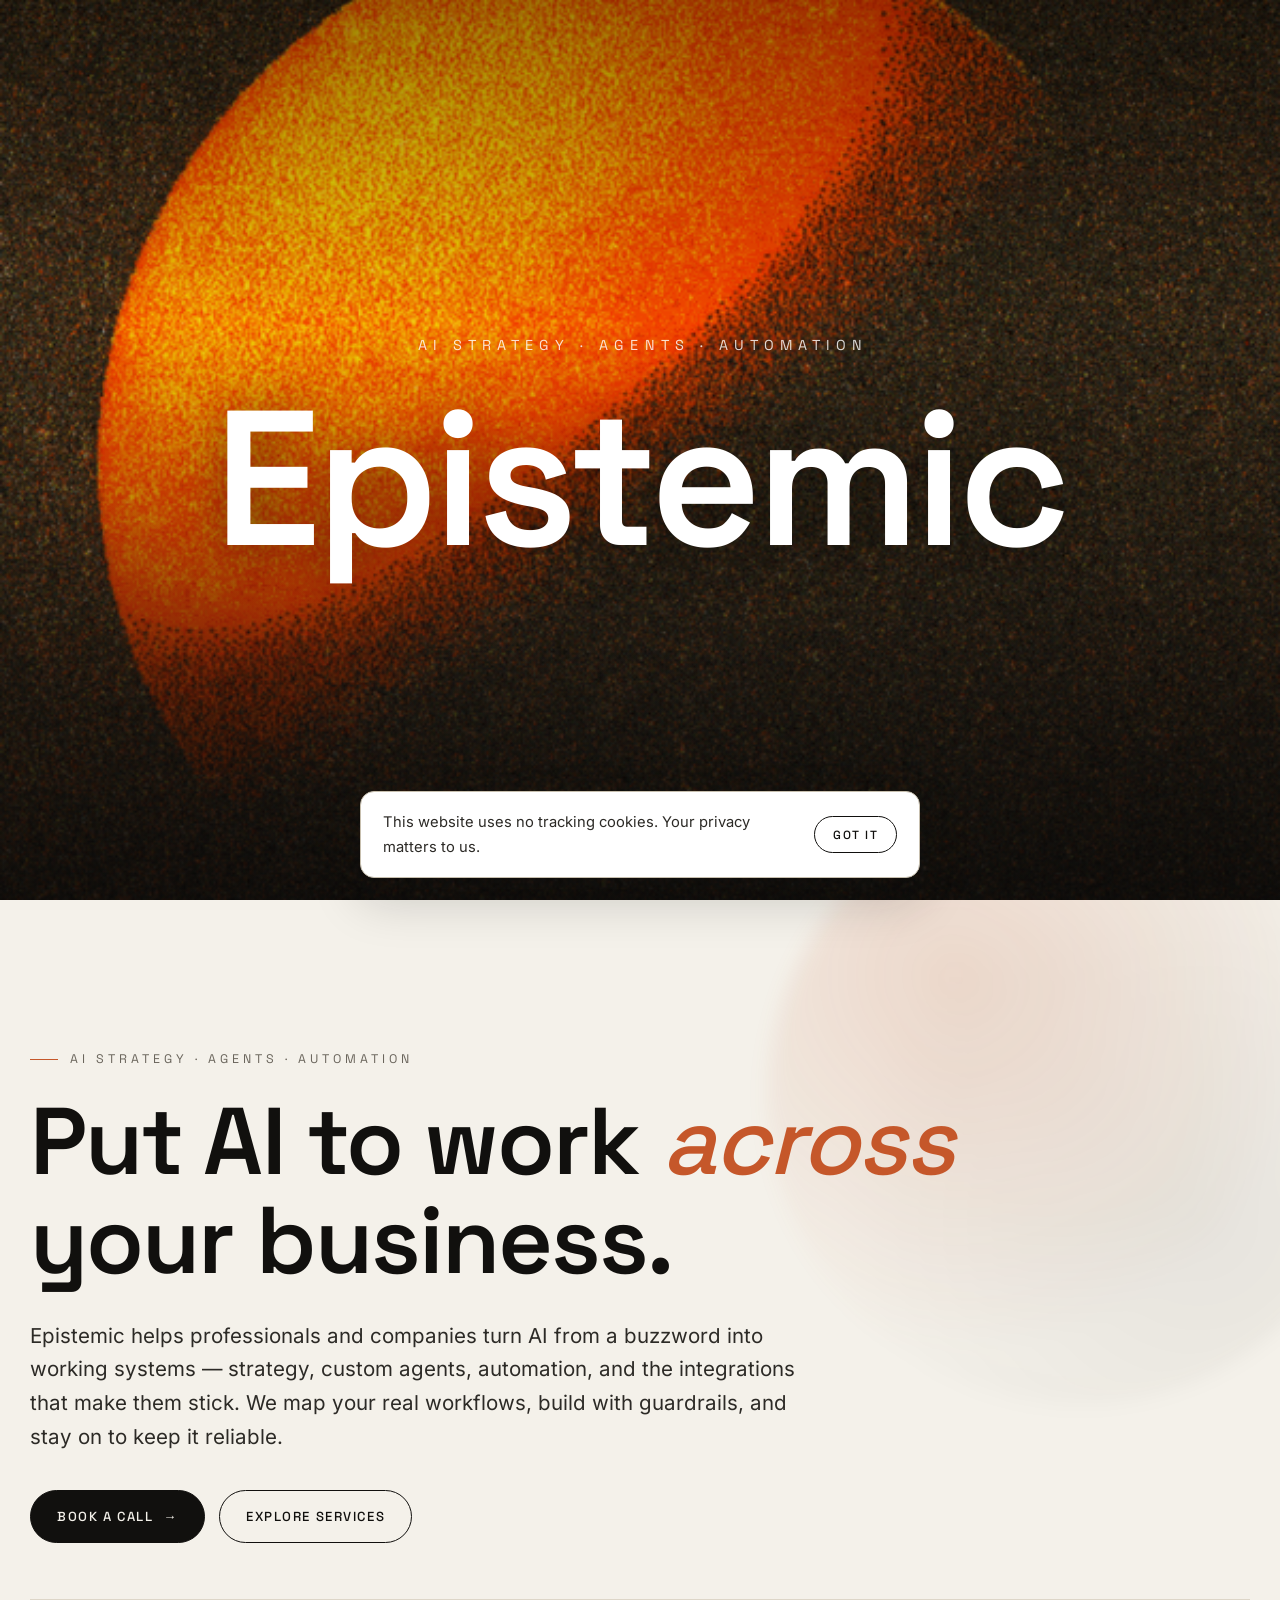
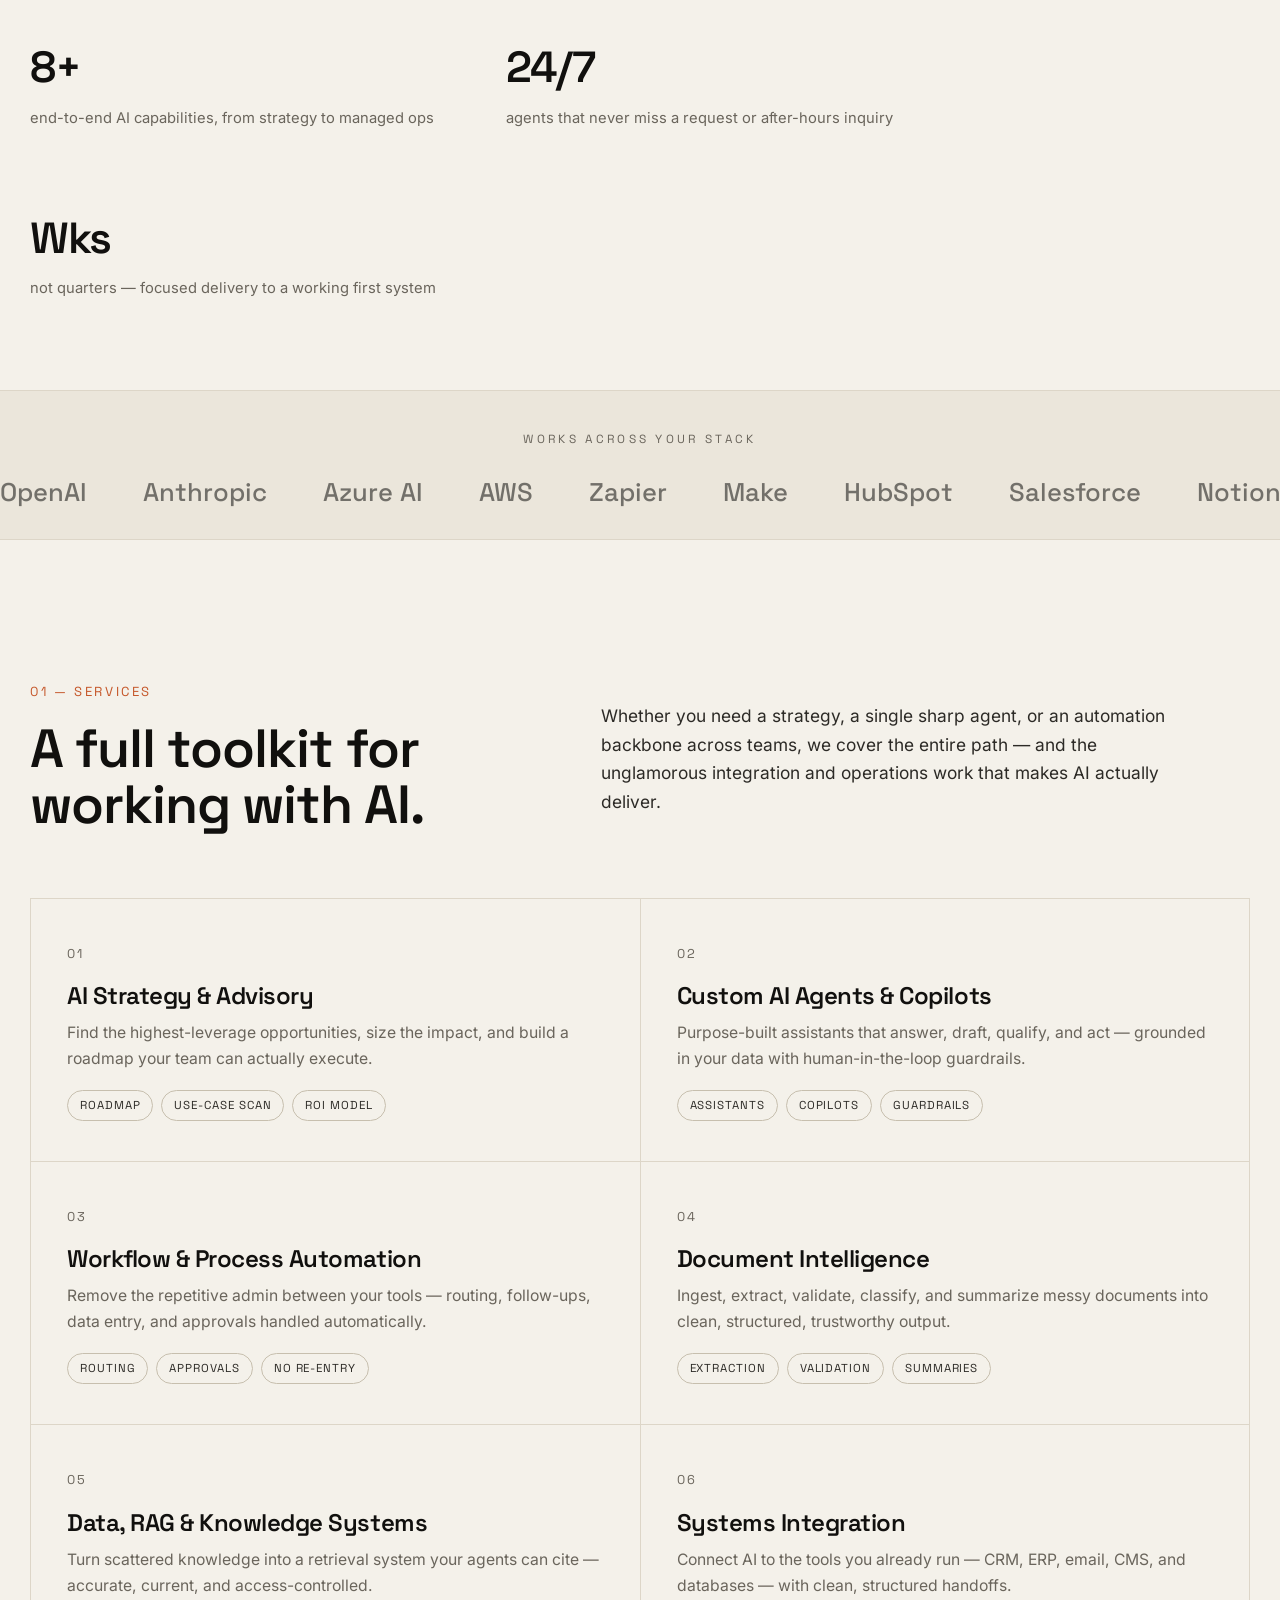
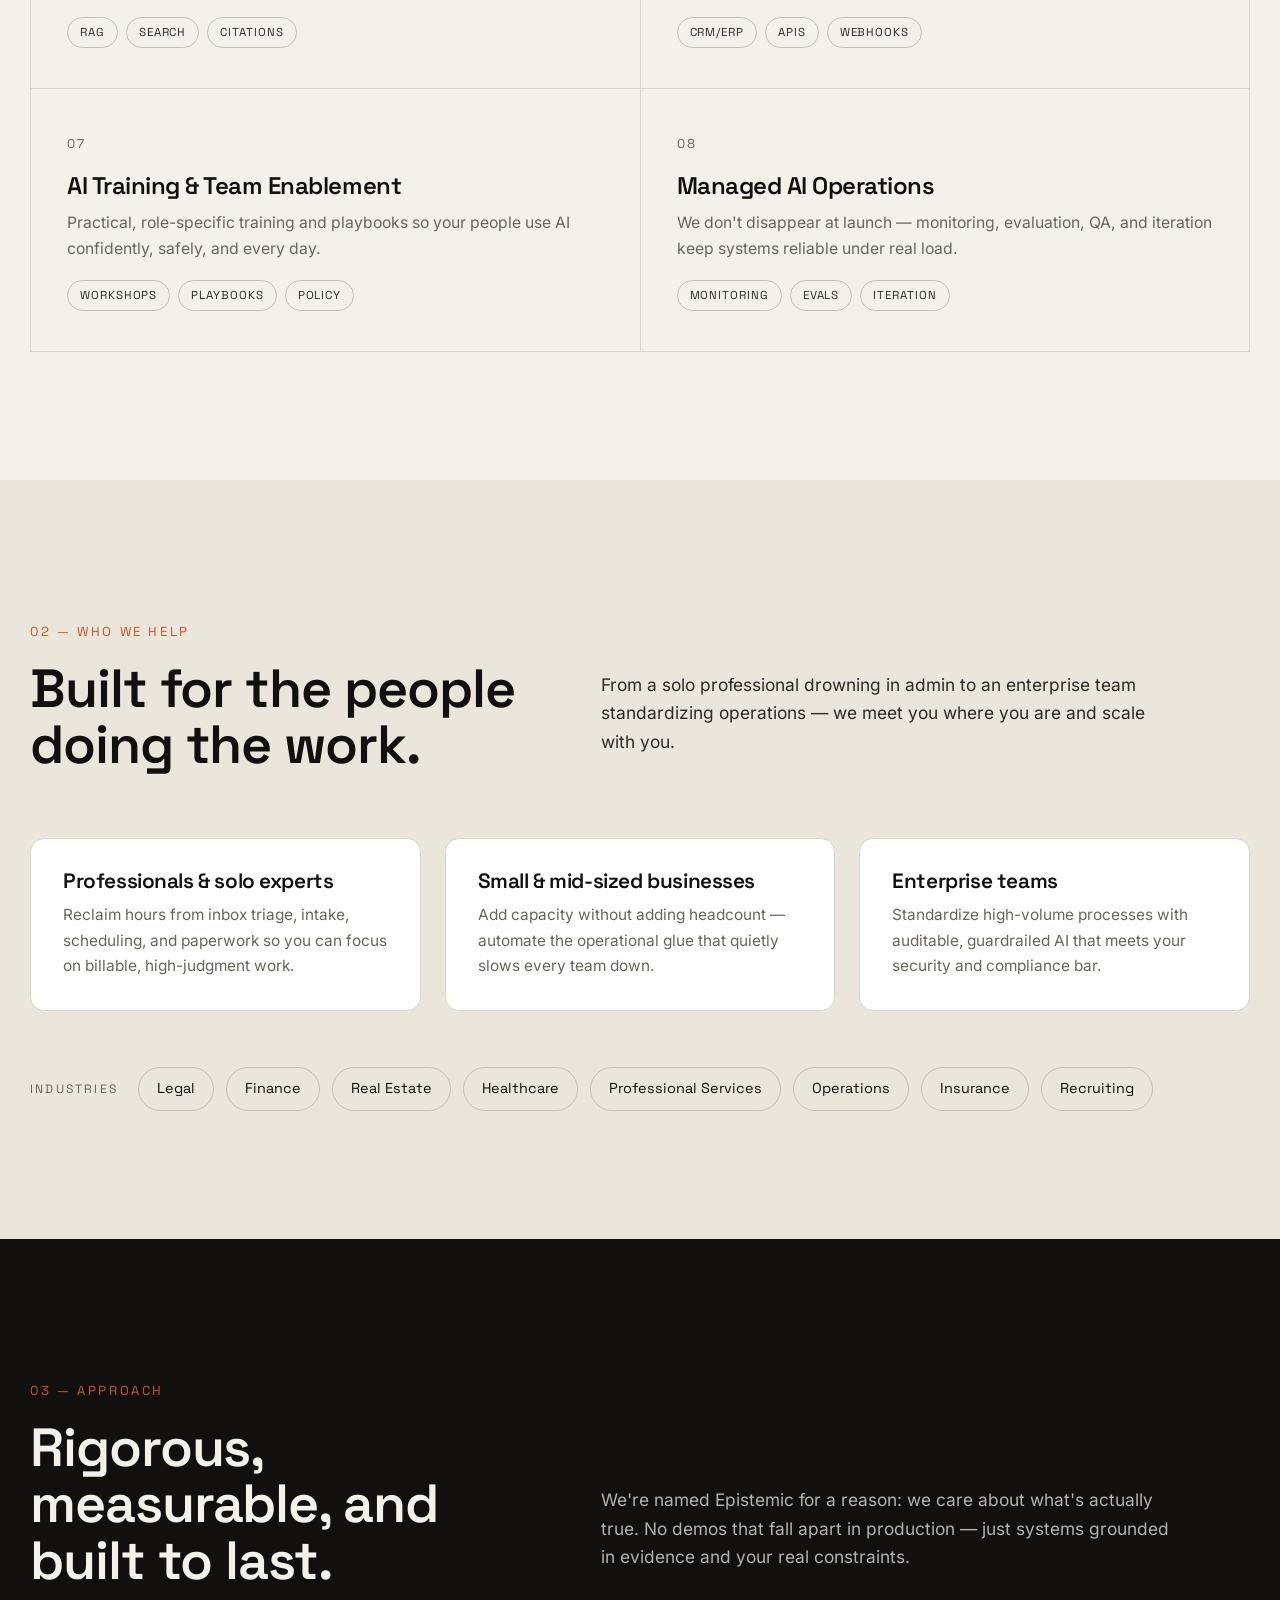
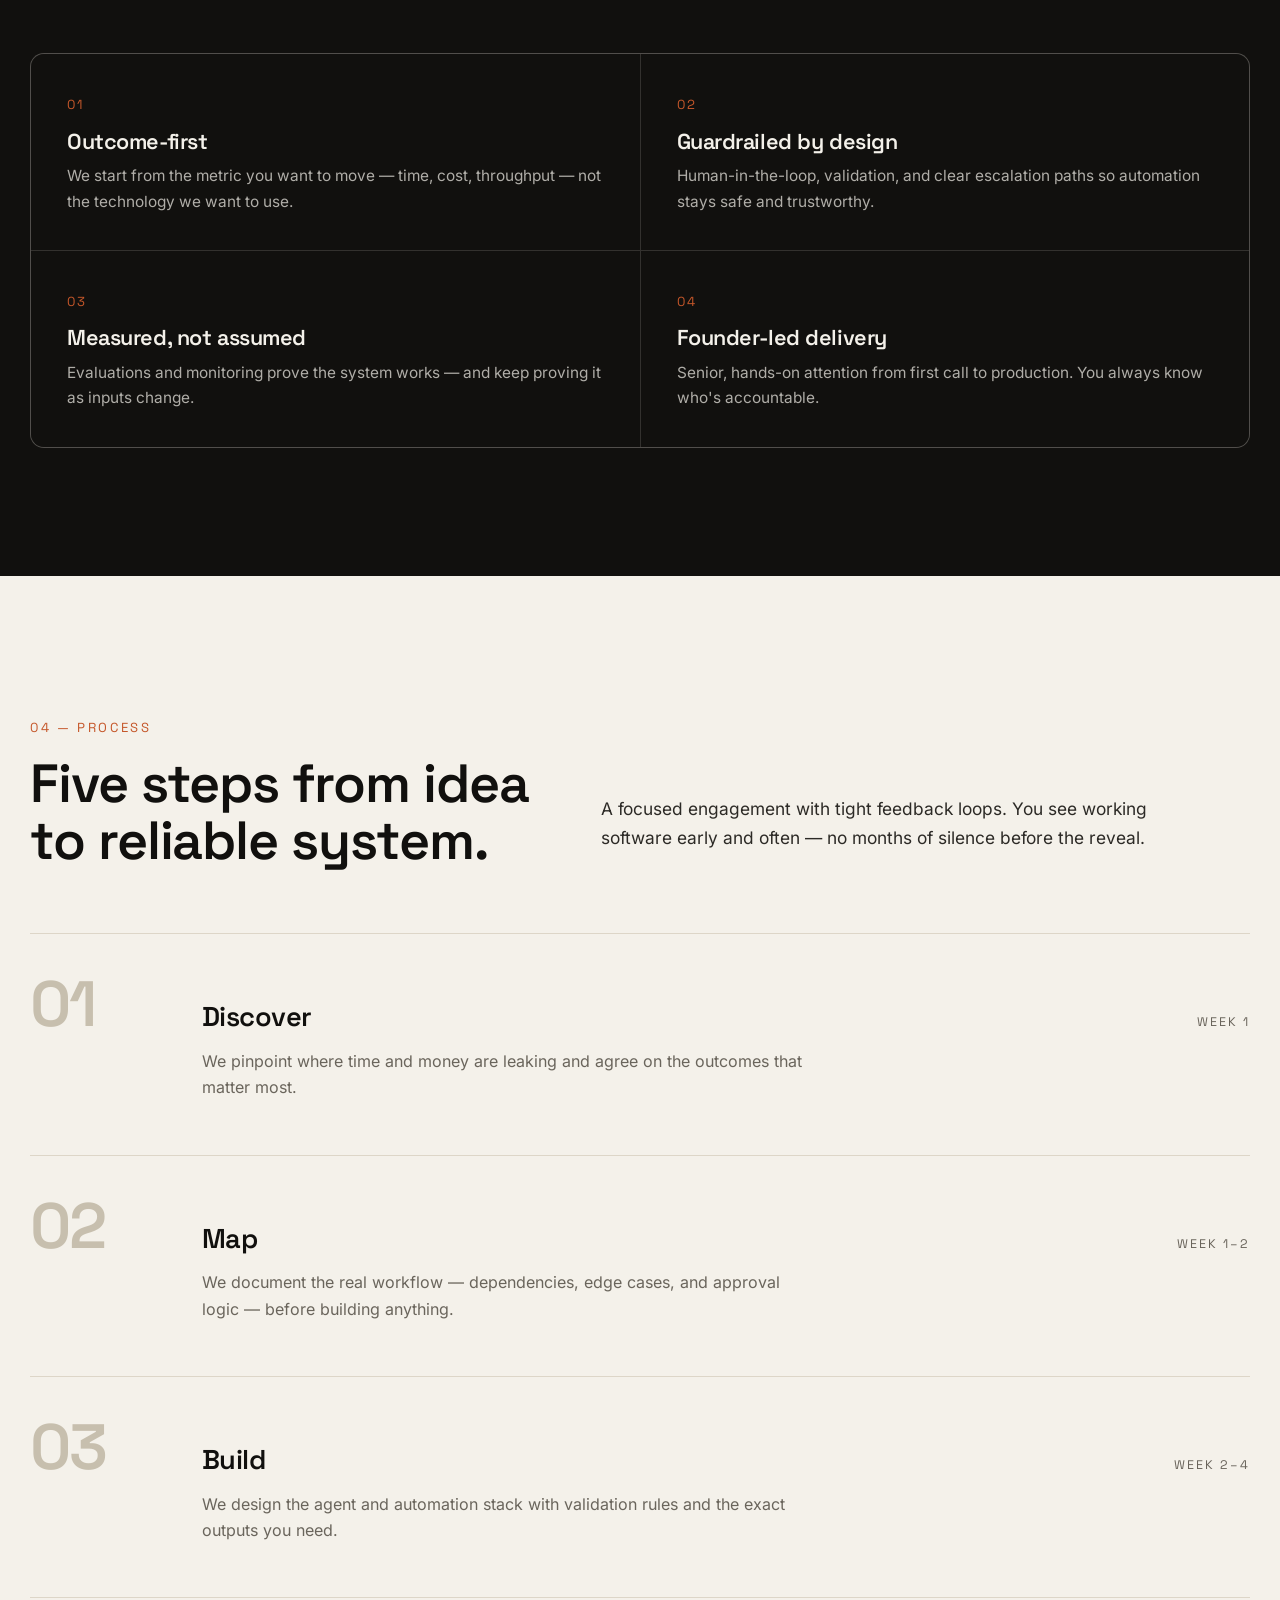
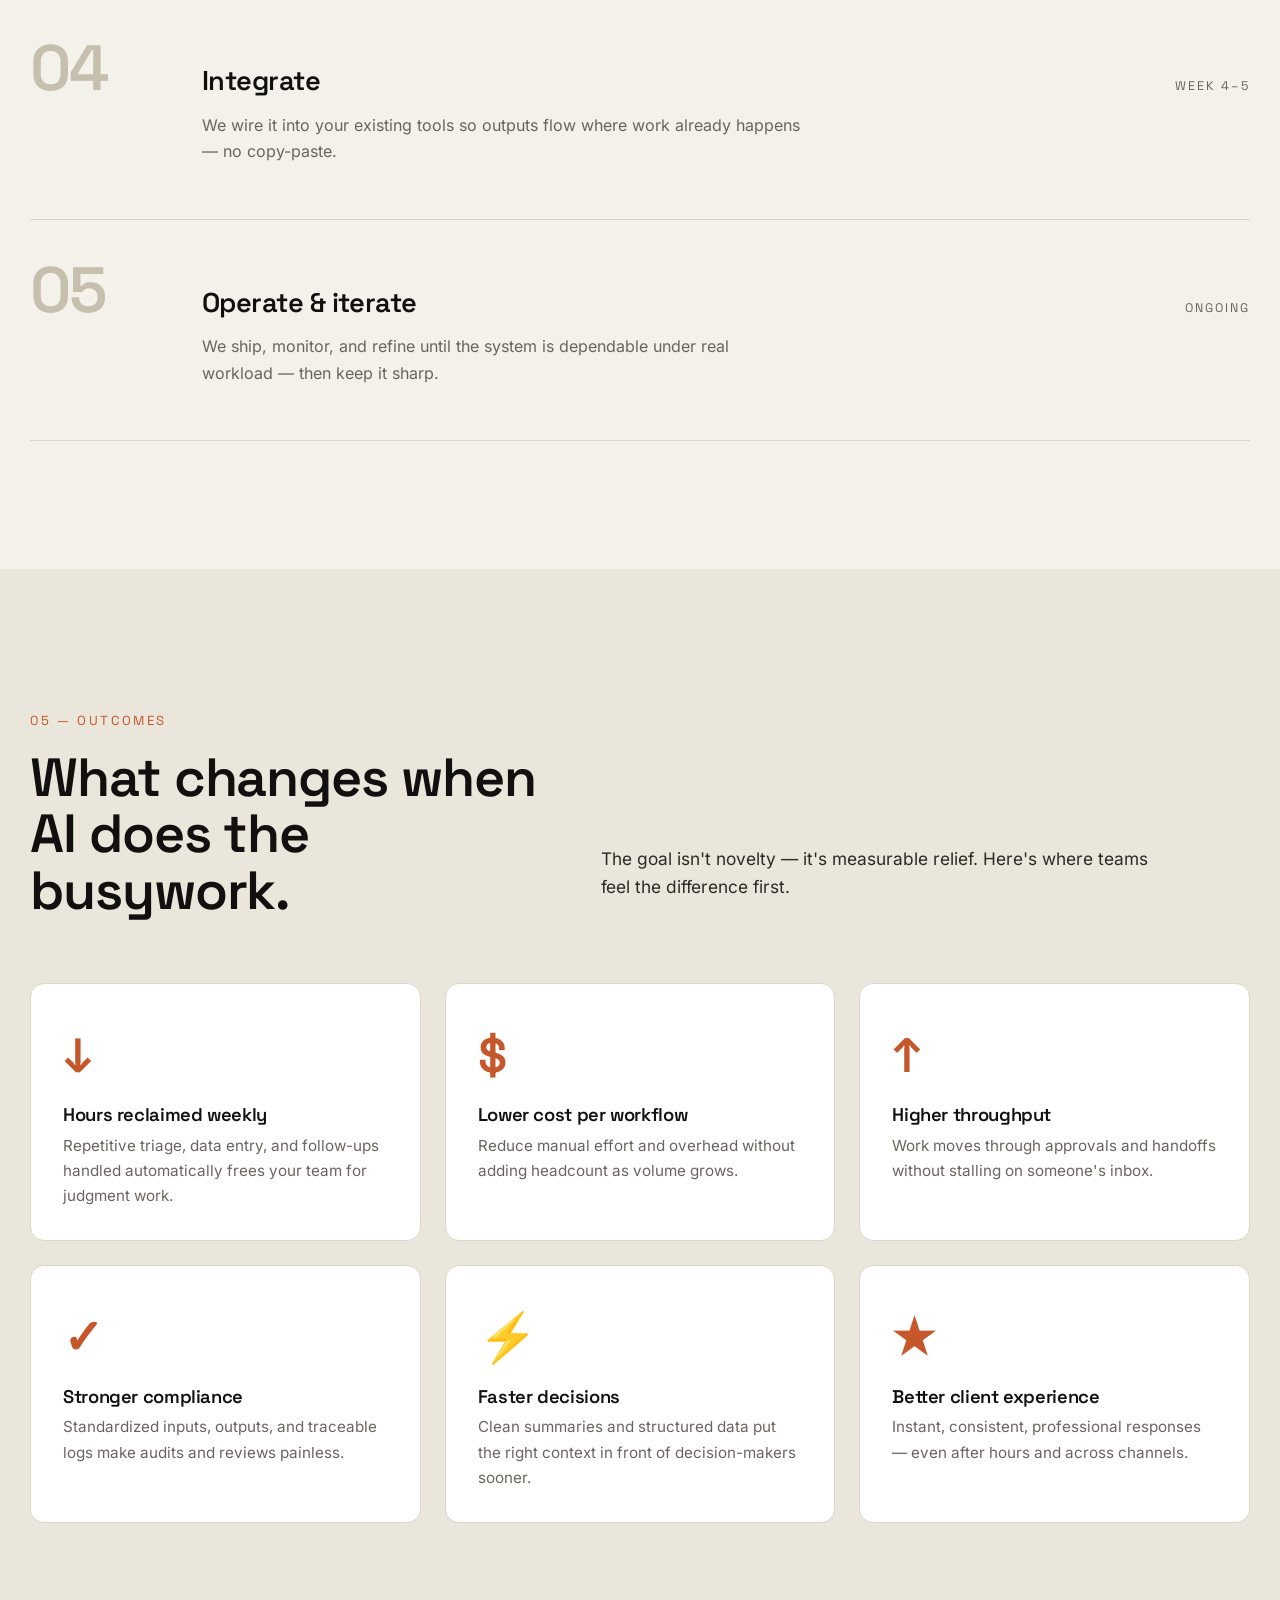
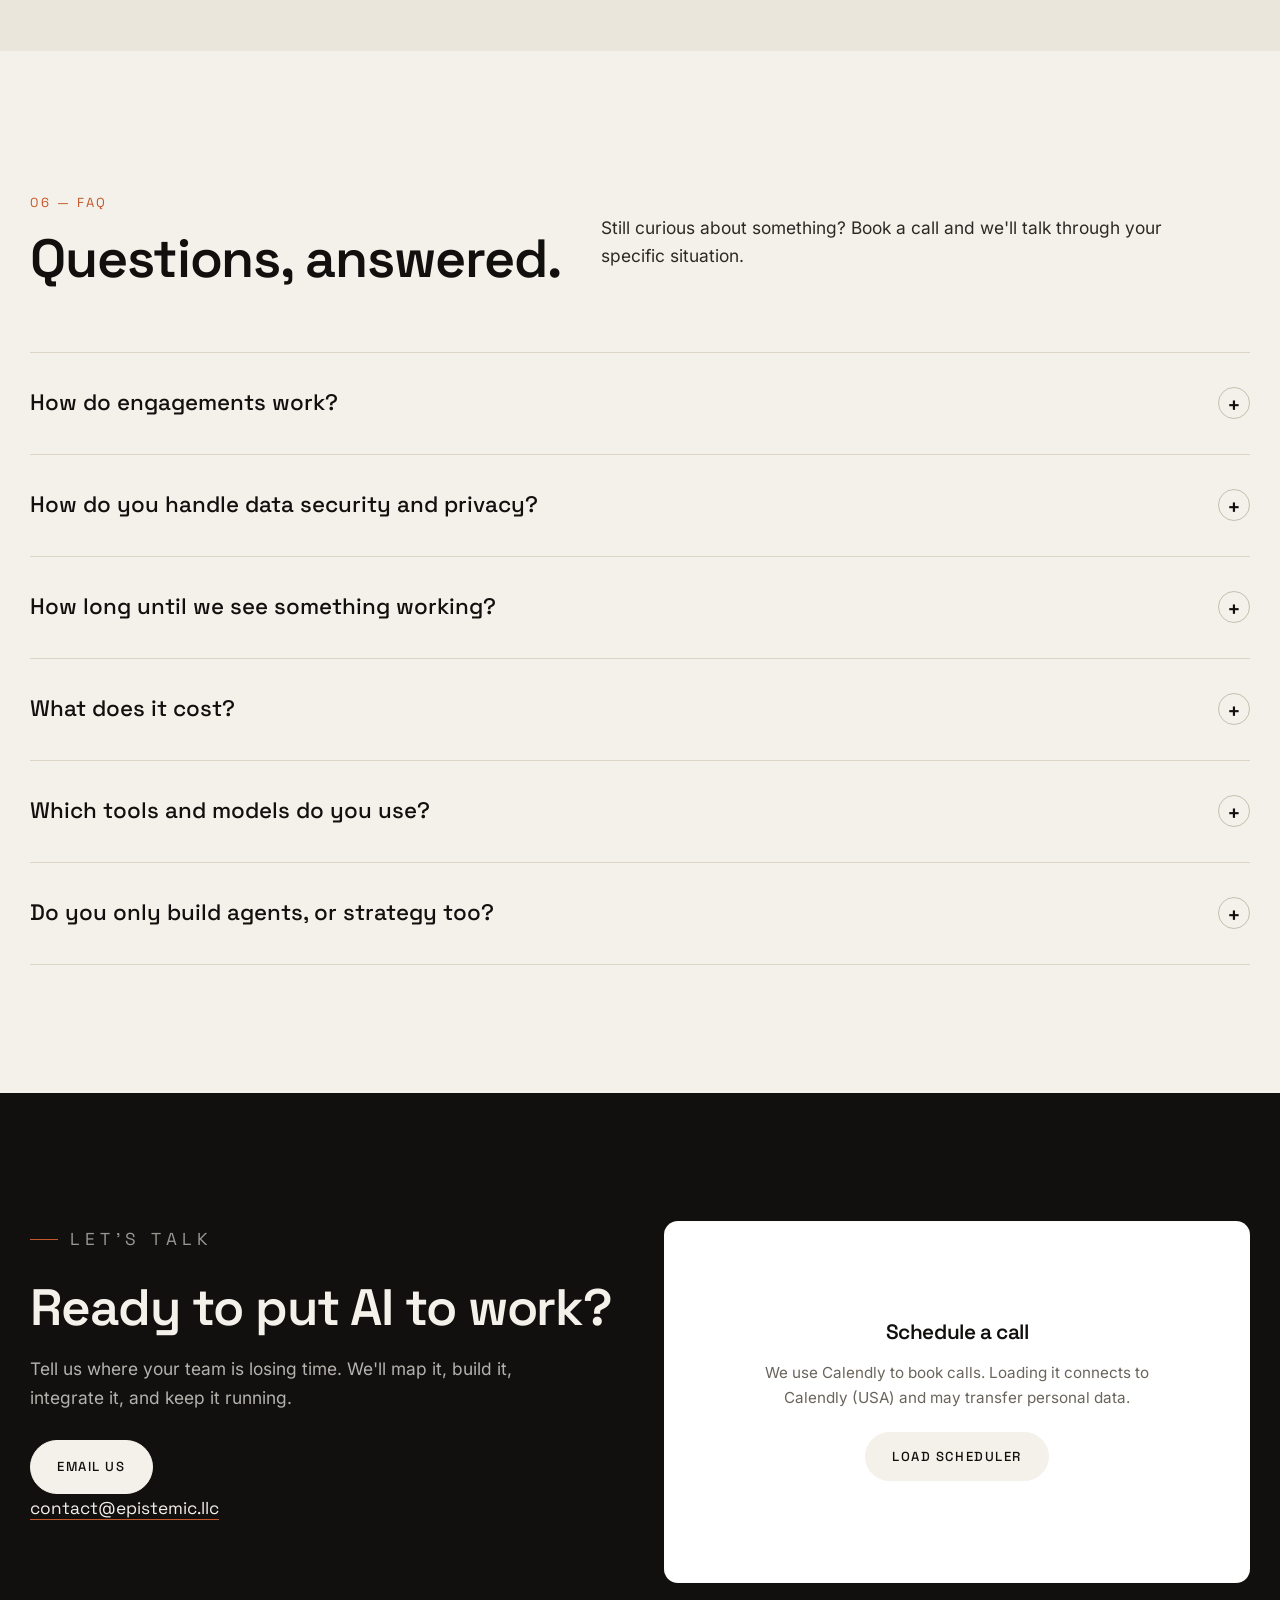
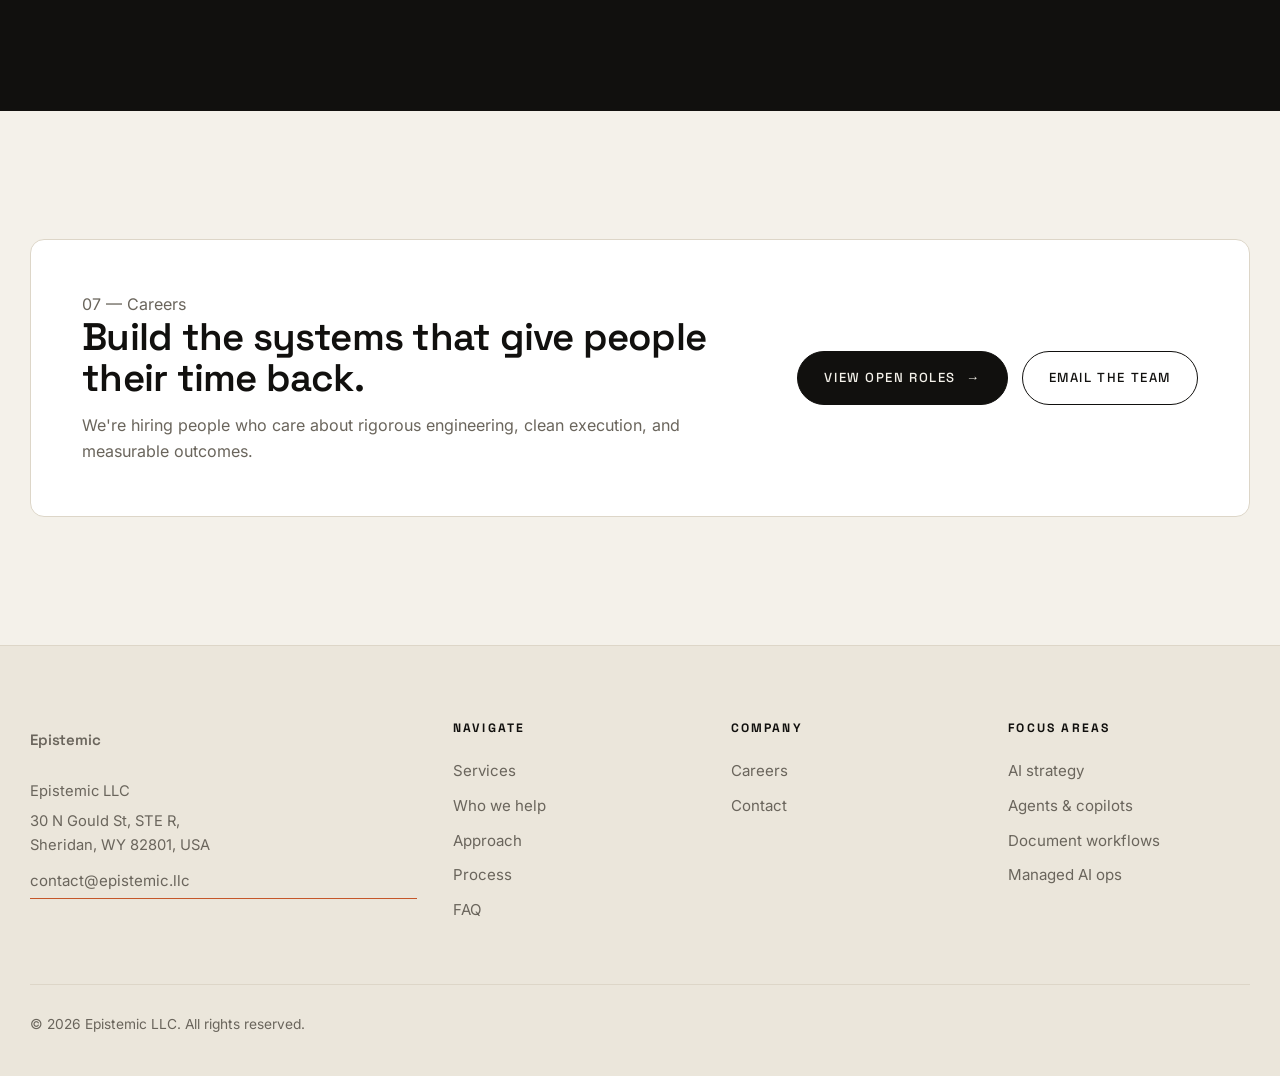
==== commit 81eb2bb8: "Remove Lawsec, legal pages, German translation and personal name - Delete Lawsec page, its Terms and" ====
--- a/index.html
+++ b/index.html
@@ -285,28 +285,6 @@
 				color: var(--ink);
 			}
 
-			.lang-toggle {
-				display: inline-flex;
-				align-items: center;
-				gap: 2px;
-				border: 1px solid var(--line-strong);
-				border-radius: 100px;
-				padding: 3px;
-				background: transparent;
-				cursor: pointer;
-				font-family: "Space Grotesk", sans-serif;
-			}
-			.lang-toggle span {
-				font-size: 0.72rem;
-				font-weight: 600;
-				letter-spacing: 0.06em;
-				padding: 5px 10px;
-				border-radius: 100px;
-				color: var(--muted);
-				transition: background 0.25s var(--ease), color 0.25s var(--ease);
-			}
-			.lang-toggle span.is-active { background: var(--ink); color: var(--bg); }
-
 			/* ---------- Hero ---------- */
 			.hero {
 				padding: clamp(70px, 11vw, 150px) 0 clamp(50px, 7vw, 90px);
@@ -635,58 +613,6 @@
 			}
 			.outcome h3 { font-size: 1.15rem; margin-bottom: 8px; }
 			.outcome p { color: var(--muted); margin: 0; font-size: 0.95rem; }
-
-			/* ---------- Lawsec teaser ---------- */
-			.lawsec-band { background: var(--bg-deep); }
-			.lawsec-inner {
-				display: grid;
-				grid-template-columns: 1.1fr 0.9fr;
-				gap: 56px;
-				align-items: center;
-				border: 1px solid var(--line);
-				border-radius: var(--radius);
-				background: var(--surface);
-				padding: clamp(36px, 5vw, 64px);
-				overflow: hidden;
-			}
-
-			.lawsec-badge {
-				display: inline-flex;
-				align-items: center;
-				gap: 9px;
-				font-family: "Space Grotesk", sans-serif;
-				font-size: 0.74rem;
-				text-transform: uppercase;
-				letter-spacing: 0.18em;
-				color: #128c4b;
-				background: #e3f6ea;
-				border-radius: 100px;
-				padding: 7px 14px;
-				margin-bottom: 22px;
-			}
-			.lawsec-badge .dot { width: 8px; height: 8px; border-radius: 50%; background: #25d366; }
-
-			.lawsec-inner h2 { font-size: clamp(1.9rem, 3.4vw, 3rem); margin-bottom: 18px; }
-			.lawsec-inner p { color: var(--ink-soft); margin: 0 0 28px; font-size: 1.05rem; }
-
-			.chat-mini {
-				display: grid;
-				gap: 12px;
-				background: linear-gradient(160deg, #e9f6ee, #d9efe0);
-				border-radius: var(--radius);
-				padding: 26px;
-				border: 1px solid #cfe7d8;
-			}
-			.bubble {
-				max-width: 80%;
-				padding: 12px 16px;
-				border-radius: 16px;
-				font-size: 0.95rem;
-				line-height: 1.5;
-				box-shadow: 0 2px 5px rgba(0,0,0,0.06);
-			}
-			.bubble.in { background: #ffffff; border-bottom-left-radius: 4px; align-self: flex-start; color: var(--ink-soft); }
-			.bubble.out { background: #d6f5c9; border-bottom-right-radius: 4px; align-self: flex-end; color: #14331a; }
 
 			/* ---------- FAQ ---------- */
 			.faq { border-top: 1px solid var(--line); }
@@ -854,7 +780,6 @@
 				.audience-wrap { grid-template-columns: 1fr; }
 				.principles { grid-template-columns: 1fr; }
 				.outcomes { grid-template-columns: 1fr; }
-				.lawsec-inner { grid-template-columns: 1fr; gap: 32px; }
 				.cta-grid { grid-template-columns: 1fr; }
 				.careers-teaser { grid-template-columns: 1fr; }
 				.careers-teaser .actions { justify-content: flex-start; }
@@ -942,11 +867,11 @@
 			<img class="intro-media" src="assets/sun.gif" alt="" aria-hidden="true">
 			<div class="intro-overlay" aria-hidden="true"></div>
 			<div class="intro-content">
-				<p class="intro-eyebrow" data-i18n="h.intro.eyebrow">AI strategy · agents · automation</p>
+				<p class="intro-eyebrow">AI strategy · agents · automation</p>
 				<h1 class="intro-name">Epistemic</h1>
 			</div>
 			<a class="scroll-cue" href="#start" aria-label="Scroll to content">
-				<span data-i18n="h.intro.scroll">Scroll</span>
+				<span>Scroll</span>
 				<span class="line" aria-hidden="true"></span>
 			</a>
 		</section>
@@ -957,18 +882,13 @@
 					<span>Epistemic</span>
 				</a>
 				<div class="nav-links" id="nav-links">
-					<a href="#services" data-i18n="h.nav.services">Services</a>
-					<a href="#industries" data-i18n="h.nav.who">Who we help</a>
-					<a href="#approach" data-i18n="h.nav.approach">Approach</a>
-					<a href="#process" data-i18n="h.nav.process">Process</a>
-					<a href="lawsec.html">Lawsec</a>
-					<a href="careers.html" data-i18n="h.nav.careers">Careers</a>
+					<a href="#services">Services</a>
+					<a href="#industries">Who we help</a>
+					<a href="#approach">Approach</a>
+					<a href="#process">Process</a>
+					<a href="careers.html">Careers</a>
 				</div>
-				<button class="lang-toggle" type="button" aria-label="Language / Sprache">
-					<span data-lang="en">EN</span>
-					<span data-lang="de">DE</span>
-				</button>
-				<a class="btn btn-primary nav-cta" href="#contact" data-i18n="h.nav.book">Book a call</a>
+				<a class="btn btn-primary nav-cta" href="#contact">Book a call</a>
 				<button class="nav-toggle" id="nav-toggle" aria-expanded="false" aria-controls="nav-links">Menu</button>
 			</nav>
 		</header>
@@ -978,29 +898,29 @@
 			<section class="hero">
 				<div class="hero-blob" aria-hidden="true"></div>
 				<div class="container">
-					<p class="eyebrow reveal" data-i18n="h.hero.eyebrow">AI strategy · agents · automation</p>
-					<h1 class="reveal" data-i18n="h.hero.h1">Put AI to work <span class="ink-accent">across</span> your business.</h1>
-					<p class="hero-lead reveal" data-i18n="h.hero.lead">
+					<p class="eyebrow reveal">AI strategy · agents · automation</p>
+					<h1 class="reveal">Put AI to work <span class="ink-accent">across</span> your business.</h1>
+					<p class="hero-lead reveal">
 						Epistemic helps professionals and companies turn AI from a buzzword into working systems —
 						strategy, custom agents, automation, and the integrations that make them stick. We map your
 						real workflows, build with guardrails, and stay on to keep it reliable.
 					</p>
 					<div class="hero-cta reveal">
-						<a class="btn btn-primary" href="#contact" data-i18n="h.hero.cta1">Book a call <span class="arrow">→</span></a>
-						<a class="btn btn-ghost" href="#services" data-i18n="h.hero.cta2">Explore services</a>
+						<a class="btn btn-primary" href="#contact">Book a call <span class="arrow">→</span></a>
+						<a class="btn btn-ghost" href="#services">Explore services</a>
 					</div>
 					<div class="hero-stats reveal">
 						<div class="stat">
 							<span class="num">8+</span>
-							<span class="label" data-i18n="h.hero.s1l">end-to-end AI capabilities, from strategy to managed ops</span>
+							<span class="label">end-to-end AI capabilities, from strategy to managed ops</span>
 						</div>
 						<div class="stat">
 							<span class="num">24/7</span>
-							<span class="label" data-i18n="h.hero.s2l">agents that never miss a request or after-hours inquiry</span>
+							<span class="label">agents that never miss a request or after-hours inquiry</span>
 						</div>
 						<div class="stat">
-							<span class="num" data-i18n="h.hero.s3n">Wks</span>
-							<span class="label" data-i18n="h.hero.s3l">not quarters — focused delivery to a working first system</span>
+							<span class="num">Wks</span>
+							<span class="label">not quarters — focused delivery to a working first system</span>
 						</div>
 					</div>
 				</div>
@@ -1008,7 +928,7 @@
 
 			<!-- MARQUEE -->
 			<div class="marquee" aria-hidden="true">
-				<p class="marquee-label" data-i18n="h.marquee.label">Works across your stack</p>
+				<p class="marquee-label">Works across your stack</p>
 				<div class="marquee-track">
 					<span>OpenAI</span><span>Anthropic</span><span>Azure AI</span><span>AWS</span>
 					<span>Zapier</span><span>Make</span><span>HubSpot</span><span>Salesforce</span>
@@ -1024,10 +944,10 @@
 				<div class="container">
 					<div class="section-head reveal">
 						<div>
-							<p class="index" data-i18n="h.serv.index">01 — Services</p>
-							<h2 class="section-title" data-i18n="h.serv.title">A full toolkit for working with AI.</h2>
-						</div>
-						<p class="section-intro" data-i18n="h.serv.intro">
+							<p class="index">01 — Services</p>
+							<h2 class="section-title">A full toolkit for working with AI.</h2>
+						</div>
+						<p class="section-intro">
 							Whether you need a strategy, a single sharp agent, or an automation backbone across teams,
 							we cover the entire path — and the unglamorous integration and operations work that makes
 							AI actually deliver.
@@ -1036,51 +956,51 @@
 					<div class="services-grid reveal">
 						<article class="service">
 							<span class="s-num">01</span>
-							<h3 data-i18n="h.serv.1h">AI Strategy &amp; Advisory</h3>
-							<p data-i18n="h.serv.1p">Find the highest-leverage opportunities, size the impact, and build a roadmap your team can actually execute.</p>
-							<div class="tags"><span class="tag" data-i18n="h.serv.1t1">Roadmap</span><span class="tag" data-i18n="h.serv.1t2">Use-case scan</span><span class="tag" data-i18n="h.serv.1t3">ROI model</span></div>
+							<h3>AI Strategy &amp; Advisory</h3>
+							<p>Find the highest-leverage opportunities, size the impact, and build a roadmap your team can actually execute.</p>
+							<div class="tags"><span class="tag">Roadmap</span><span class="tag">Use-case scan</span><span class="tag">ROI model</span></div>
 						</article>
 						<article class="service">
 							<span class="s-num">02</span>
-							<h3 data-i18n="h.serv.2h">Custom AI Agents &amp; Copilots</h3>
-							<p data-i18n="h.serv.2p">Purpose-built assistants that answer, draft, qualify, and act — grounded in your data with human-in-the-loop guardrails.</p>
-							<div class="tags"><span class="tag" data-i18n="h.serv.2t1">Assistants</span><span class="tag" data-i18n="h.serv.2t2">Copilots</span><span class="tag" data-i18n="h.serv.2t3">Guardrails</span></div>
+							<h3>Custom AI Agents &amp; Copilots</h3>
+							<p>Purpose-built assistants that answer, draft, qualify, and act — grounded in your data with human-in-the-loop guardrails.</p>
+							<div class="tags"><span class="tag">Assistants</span><span class="tag">Copilots</span><span class="tag">Guardrails</span></div>
 						</article>
 						<article class="service">
 							<span class="s-num">03</span>
-							<h3 data-i18n="h.serv.3h">Workflow &amp; Process Automation</h3>
-							<p data-i18n="h.serv.3p">Remove the repetitive admin between your tools — routing, follow-ups, data entry, and approvals handled automatically.</p>
-							<div class="tags"><span class="tag" data-i18n="h.serv.3t1">Routing</span><span class="tag" data-i18n="h.serv.3t2">Approvals</span><span class="tag" data-i18n="h.serv.3t3">No re-entry</span></div>
+							<h3>Workflow &amp; Process Automation</h3>
+							<p>Remove the repetitive admin between your tools — routing, follow-ups, data entry, and approvals handled automatically.</p>
+							<div class="tags"><span class="tag">Routing</span><span class="tag">Approvals</span><span class="tag">No re-entry</span></div>
 						</article>
 						<article class="service">
 							<span class="s-num">04</span>
-							<h3 data-i18n="h.serv.4h">Document Intelligence</h3>
-							<p data-i18n="h.serv.4p">Ingest, extract, validate, classify, and summarize messy documents into clean, structured, trustworthy output.</p>
-							<div class="tags"><span class="tag" data-i18n="h.serv.4t1">Extraction</span><span class="tag" data-i18n="h.serv.4t2">Validation</span><span class="tag" data-i18n="h.serv.4t3">Summaries</span></div>
+							<h3>Document Intelligence</h3>
+							<p>Ingest, extract, validate, classify, and summarize messy documents into clean, structured, trustworthy output.</p>
+							<div class="tags"><span class="tag">Extraction</span><span class="tag">Validation</span><span class="tag">Summaries</span></div>
 						</article>
 						<article class="service">
 							<span class="s-num">05</span>
-							<h3 data-i18n="h.serv.5h">Data, RAG &amp; Knowledge Systems</h3>
-							<p data-i18n="h.serv.5p">Turn scattered knowledge into a retrieval system your agents can cite — accurate, current, and access-controlled.</p>
-							<div class="tags"><span class="tag" data-i18n="h.serv.5t1">RAG</span><span class="tag" data-i18n="h.serv.5t2">Search</span><span class="tag" data-i18n="h.serv.5t3">Citations</span></div>
+							<h3>Data, RAG &amp; Knowledge Systems</h3>
+							<p>Turn scattered knowledge into a retrieval system your agents can cite — accurate, current, and access-controlled.</p>
+							<div class="tags"><span class="tag">RAG</span><span class="tag">Search</span><span class="tag">Citations</span></div>
 						</article>
 						<article class="service">
 							<span class="s-num">06</span>
-							<h3 data-i18n="h.serv.6h">Systems Integration</h3>
-							<p data-i18n="h.serv.6p">Connect AI to the tools you already run — CRM, ERP, email, CMS, and databases — with clean, structured handoffs.</p>
-							<div class="tags"><span class="tag" data-i18n="h.serv.6t1">CRM/ERP</span><span class="tag" data-i18n="h.serv.6t2">APIs</span><span class="tag" data-i18n="h.serv.6t3">Webhooks</span></div>
+							<h3>Systems Integration</h3>
+							<p>Connect AI to the tools you already run — CRM, ERP, email, CMS, and databases — with clean, structured handoffs.</p>
+							<div class="tags"><span class="tag">CRM/ERP</span><span class="tag">APIs</span><span class="tag">Webhooks</span></div>
 						</article>
 						<article class="service">
 							<span class="s-num">07</span>
-							<h3 data-i18n="h.serv.7h">AI Training &amp; Team Enablement</h3>
-							<p data-i18n="h.serv.7p">Practical, role-specific training and playbooks so your people use AI confidently, safely, and every day.</p>
-							<div class="tags"><span class="tag" data-i18n="h.serv.7t1">Workshops</span><span class="tag" data-i18n="h.serv.7t2">Playbooks</span><span class="tag" data-i18n="h.serv.7t3">Policy</span></div>
+							<h3>AI Training &amp; Team Enablement</h3>
+							<p>Practical, role-specific training and playbooks so your people use AI confidently, safely, and every day.</p>
+							<div class="tags"><span class="tag">Workshops</span><span class="tag">Playbooks</span><span class="tag">Policy</span></div>
 						</article>
 						<article class="service">
 							<span class="s-num">08</span>
-							<h3 data-i18n="h.serv.8h">Managed AI Operations</h3>
-							<p data-i18n="h.serv.8p">We don't disappear at launch — monitoring, evaluation, QA, and iteration keep systems reliable under real load.</p>
-							<div class="tags"><span class="tag" data-i18n="h.serv.8t1">Monitoring</span><span class="tag" data-i18n="h.serv.8t2">Evals</span><span class="tag" data-i18n="h.serv.8t3">Iteration</span></div>
+							<h3>Managed AI Operations</h3>
+							<p>We don't disappear at launch — monitoring, evaluation, QA, and iteration keep systems reliable under real load.</p>
+							<div class="tags"><span class="tag">Monitoring</span><span class="tag">Evals</span><span class="tag">Iteration</span></div>
 						</article>
 					</div>
 				</div>
@@ -1091,38 +1011,38 @@
 				<div class="container">
 					<div class="section-head reveal">
 						<div>
-							<p class="index" data-i18n="h.ind.index">02 — Who we help</p>
-							<h2 class="section-title" data-i18n="h.ind.title">Built for the people doing the work.</h2>
-						</div>
-						<p class="section-intro" data-i18n="h.ind.intro">
+							<p class="index">02 — Who we help</p>
+							<h2 class="section-title">Built for the people doing the work.</h2>
+						</div>
+						<p class="section-intro">
 							From a solo professional drowning in admin to an enterprise team standardizing operations —
 							we meet you where you are and scale with you.
 						</p>
 					</div>
 					<div class="audience-wrap reveal">
 						<div class="audience-card">
-							<h3 data-i18n="h.ind.a1h">Professionals &amp; solo experts</h3>
-							<p data-i18n="h.ind.a1p">Reclaim hours from inbox triage, intake, scheduling, and paperwork so you can focus on billable, high-judgment work.</p>
+							<h3>Professionals &amp; solo experts</h3>
+							<p>Reclaim hours from inbox triage, intake, scheduling, and paperwork so you can focus on billable, high-judgment work.</p>
 						</div>
 						<div class="audience-card">
-							<h3 data-i18n="h.ind.a2h">Small &amp; mid-sized businesses</h3>
-							<p data-i18n="h.ind.a2p">Add capacity without adding headcount — automate the operational glue that quietly slows every team down.</p>
+							<h3>Small &amp; mid-sized businesses</h3>
+							<p>Add capacity without adding headcount — automate the operational glue that quietly slows every team down.</p>
 						</div>
 						<div class="audience-card">
-							<h3 data-i18n="h.ind.a3h">Enterprise teams</h3>
-							<p data-i18n="h.ind.a3p">Standardize high-volume processes with auditable, guardrailed AI that meets your security and compliance bar.</p>
+							<h3>Enterprise teams</h3>
+							<p>Standardize high-volume processes with auditable, guardrailed AI that meets your security and compliance bar.</p>
 						</div>
 					</div>
 					<div class="industry-row reveal">
-						<span class="label" data-i18n="h.ind.label">Industries</span>
-						<span class="chip" data-i18n="h.ind.c1">Legal</span>
-						<span class="chip" data-i18n="h.ind.c2">Finance</span>
-						<span class="chip" data-i18n="h.ind.c3">Real Estate</span>
-						<span class="chip" data-i18n="h.ind.c4">Healthcare</span>
-						<span class="chip" data-i18n="h.ind.c5">Professional Services</span>
-						<span class="chip" data-i18n="h.ind.c6">Operations</span>
-						<span class="chip" data-i18n="h.ind.c7">Insurance</span>
-						<span class="chip" data-i18n="h.ind.c8">Recruiting</span>
+						<span class="label">Industries</span>
+						<span class="chip">Legal</span>
+						<span class="chip">Finance</span>
+						<span class="chip">Real Estate</span>
+						<span class="chip">Healthcare</span>
+						<span class="chip">Professional Services</span>
+						<span class="chip">Operations</span>
+						<span class="chip">Insurance</span>
+						<span class="chip">Recruiting</span>
 					</div>
 				</div>
 			</section>
@@ -1132,10 +1052,10 @@
 				<div class="container">
 					<div class="section-head reveal">
 						<div>
-							<p class="index" data-i18n="h.app.index">03 — Approach</p>
-							<h2 class="section-title" data-i18n="h.app.title">Rigorous, measurable, and built to last.</h2>
-						</div>
-						<p class="section-intro" data-i18n="h.app.intro">
+							<p class="index">03 — Approach</p>
+							<h2 class="section-title">Rigorous, measurable, and built to last.</h2>
+						</div>
+						<p class="section-intro">
 							We're named Epistemic for a reason: we care about what's actually true. No demos that fall
 							apart in production — just systems grounded in evidence and your real constraints.
 						</p>
@@ -1143,23 +1063,23 @@
 					<div class="principles reveal">
 						<div class="principle">
 							<span class="p-num">01</span>
-							<h3 data-i18n="h.app.1h">Outcome-first</h3>
-							<p data-i18n="h.app.1p">We start from the metric you want to move — time, cost, throughput — not the technology we want to use.</p>
+							<h3>Outcome-first</h3>
+							<p>We start from the metric you want to move — time, cost, throughput — not the technology we want to use.</p>
 						</div>
 						<div class="principle">
 							<span class="p-num">02</span>
-							<h3 data-i18n="h.app.2h">Guardrailed by design</h3>
-							<p data-i18n="h.app.2p">Human-in-the-loop, validation, and clear escalation paths so automation stays safe and trustworthy.</p>
+							<h3>Guardrailed by design</h3>
+							<p>Human-in-the-loop, validation, and clear escalation paths so automation stays safe and trustworthy.</p>
 						</div>
 						<div class="principle">
 							<span class="p-num">03</span>
-							<h3 data-i18n="h.app.3h">Measured, not assumed</h3>
-							<p data-i18n="h.app.3p">Evaluations and monitoring prove the system works — and keep proving it as inputs change.</p>
+							<h3>Measured, not assumed</h3>
+							<p>Evaluations and monitoring prove the system works — and keep proving it as inputs change.</p>
 						</div>
 						<div class="principle">
 							<span class="p-num">04</span>
-							<h3 data-i18n="h.app.4h">Founder-led delivery</h3>
-							<p data-i18n="h.app.4p">Senior, hands-on attention from first call to production. You always know who's accountable.</p>
+							<h3>Founder-led delivery</h3>
+							<p>Senior, hands-on attention from first call to production. You always know who's accountable.</p>
 						</div>
 					</div>
 				</div>
@@ -1170,10 +1090,10 @@
 				<div class="container">
 					<div class="section-head reveal">
 						<div>
-							<p class="index" data-i18n="h.proc.index">04 — Process</p>
-							<h2 class="section-title" data-i18n="h.proc.title">Five steps from idea to reliable system.</h2>
-						</div>
-						<p class="section-intro" data-i18n="h.proc.intro">
+							<p class="index">04 — Process</p>
+							<h2 class="section-title">Five steps from idea to reliable system.</h2>
+						</div>
+						<p class="section-intro">
 							A focused engagement with tight feedback loops. You see working software early and often —
 							no months of silence before the reveal.
 						</p>
@@ -1182,42 +1102,42 @@
 						<div class="process-step">
 							<span class="p-index">01</span>
 							<div>
-								<h3 data-i18n="h.proc.1h">Discover</h3>
-								<p class="p-body" data-i18n="h.proc.1p">We pinpoint where time and money are leaking and agree on the outcomes that matter most.</p>
+								<h3>Discover</h3>
+								<p class="p-body">We pinpoint where time and money are leaking and agree on the outcomes that matter most.</p>
 							</div>
-							<span class="p-tag" data-i18n="h.proc.1t">Week 1</span>
+							<span class="p-tag">Week 1</span>
 						</div>
 						<div class="process-step">
 							<span class="p-index">02</span>
 							<div>
-								<h3 data-i18n="h.proc.2h">Map</h3>
-								<p class="p-body" data-i18n="h.proc.2p">We document the real workflow — dependencies, edge cases, and approval logic — before building anything.</p>
+								<h3>Map</h3>
+								<p class="p-body">We document the real workflow — dependencies, edge cases, and approval logic — before building anything.</p>
 							</div>
-							<span class="p-tag" data-i18n="h.proc.2t">Week 1–2</span>
+							<span class="p-tag">Week 1–2</span>
 						</div>
 						<div class="process-step">
 							<span class="p-index">03</span>
 							<div>
-								<h3 data-i18n="h.proc.3h">Build</h3>
-								<p class="p-body" data-i18n="h.proc.3p">We design the agent and automation stack with validation rules and the exact outputs you need.</p>
+								<h3>Build</h3>
+								<p class="p-body">We design the agent and automation stack with validation rules and the exact outputs you need.</p>
 							</div>
-							<span class="p-tag" data-i18n="h.proc.3t">Week 2–4</span>
+							<span class="p-tag">Week 2–4</span>
 						</div>
 						<div class="process-step">
 							<span class="p-index">04</span>
 							<div>
-								<h3 data-i18n="h.proc.4h">Integrate</h3>
-								<p class="p-body" data-i18n="h.proc.4p">We wire it into your existing tools so outputs flow where work already happens — no copy-paste.</p>
+								<h3>Integrate</h3>
+								<p class="p-body">We wire it into your existing tools so outputs flow where work already happens — no copy-paste.</p>
 							</div>
-							<span class="p-tag" data-i18n="h.proc.4t">Week 4–5</span>
+							<span class="p-tag">Week 4–5</span>
 						</div>
 						<div class="process-step">
 							<span class="p-index">05</span>
 							<div>
-								<h3 data-i18n="h.proc.5h">Operate &amp; iterate</h3>
-								<p class="p-body" data-i18n="h.proc.5p">We ship, monitor, and refine until the system is dependable under real workload — then keep it sharp.</p>
+								<h3>Operate &amp; iterate</h3>
+								<p class="p-body">We ship, monitor, and refine until the system is dependable under real workload — then keep it sharp.</p>
 							</div>
-							<span class="p-tag" data-i18n="h.proc.5t">Ongoing</span>
+							<span class="p-tag">Ongoing</span>
 						</div>
 					</div>
 				</div>
@@ -1228,67 +1148,43 @@
 				<div class="container">
 					<div class="section-head reveal">
 						<div>
-							<p class="index" data-i18n="h.out.index">05 — Outcomes</p>
-							<h2 class="section-title" data-i18n="h.out.title">What changes when AI does the busywork.</h2>
-						</div>
-						<p class="section-intro" data-i18n="h.out.intro">
+							<p class="index">05 — Outcomes</p>
+							<h2 class="section-title">What changes when AI does the busywork.</h2>
+						</div>
+						<p class="section-intro">
 							The goal isn't novelty — it's measurable relief. Here's where teams feel the difference first.
 						</p>
 					</div>
 					<div class="outcomes reveal">
 						<div class="outcome">
 							<span class="o-num">↓</span>
-							<h3 data-i18n="h.out.1h">Hours reclaimed weekly</h3>
-							<p data-i18n="h.out.1p">Repetitive triage, data entry, and follow-ups handled automatically frees your team for judgment work.</p>
+							<h3>Hours reclaimed weekly</h3>
+							<p>Repetitive triage, data entry, and follow-ups handled automatically frees your team for judgment work.</p>
 						</div>
 						<div class="outcome">
 							<span class="o-num">$</span>
-							<h3 data-i18n="h.out.2h">Lower cost per workflow</h3>
-							<p data-i18n="h.out.2p">Reduce manual effort and overhead without adding headcount as volume grows.</p>
+							<h3>Lower cost per workflow</h3>
+							<p>Reduce manual effort and overhead without adding headcount as volume grows.</p>
 						</div>
 						<div class="outcome">
 							<span class="o-num">↑</span>
-							<h3 data-i18n="h.out.3h">Higher throughput</h3>
-							<p data-i18n="h.out.3p">Work moves through approvals and handoffs without stalling on someone's inbox.</p>
+							<h3>Higher throughput</h3>
+							<p>Work moves through approvals and handoffs without stalling on someone's inbox.</p>
 						</div>
 						<div class="outcome">
 							<span class="o-num">✓</span>
-							<h3 data-i18n="h.out.4h">Stronger compliance</h3>
-							<p data-i18n="h.out.4p">Standardized inputs, outputs, and traceable logs make audits and reviews painless.</p>
+							<h3>Stronger compliance</h3>
+							<p>Standardized inputs, outputs, and traceable logs make audits and reviews painless.</p>
 						</div>
 						<div class="outcome">
 							<span class="o-num">⚡</span>
-							<h3 data-i18n="h.out.5h">Faster decisions</h3>
-							<p data-i18n="h.out.5p">Clean summaries and structured data put the right context in front of decision-makers sooner.</p>
+							<h3>Faster decisions</h3>
+							<p>Clean summaries and structured data put the right context in front of decision-makers sooner.</p>
 						</div>
 						<div class="outcome">
 							<span class="o-num">★</span>
-							<h3 data-i18n="h.out.6h">Better client experience</h3>
-							<p data-i18n="h.out.6p">Instant, consistent, professional responses — even after hours and across channels.</p>
-						</div>
-					</div>
-				</div>
-			</section>
-
-			<!-- LAWSEC TEASER -->
-			<section class="lawsec-band">
-				<div class="container">
-					<div class="lawsec-inner reveal">
-						<div>
-							<span class="lawsec-badge" data-i18n="h.ls.badge"><span class="dot"></span> Our product · Lawsec</span>
-							<h2 data-i18n="h.ls.h2">Stop fielding "any update on my case?"</h2>
-							<p data-i18n="h.ls.p">
-								Lawsec keeps clients informed on their case status, answers their questions, and
-								escalates the complex matters to you — 24/7, in your client's language, on the channels
-								they already use. Your team stops repeating updates and gets back to the law.
-							</p>
-							<a class="btn btn-primary" href="lawsec.html" data-i18n="h.ls.cta">Meet Lawsec <span class="arrow">→</span></a>
-						</div>
-						<div class="chat-mini" aria-hidden="true">
-							<div class="bubble in" data-i18n="h.ls.b1">Hi, any update on my case?</div>
-							<div class="bubble out" data-i18n="h.ls.b2">Yes — your filing was accepted Tuesday and your hearing is set for March 14. I'll message you the moment anything changes. ✅</div>
-							<div class="bubble in" data-i18n="h.ls.b3">Do I need to prepare anything?</div>
-							<div class="bubble out" data-i18n="h.ls.b4">Just a photo ID. I've emailed your full checklist. 📄</div>
+							<h3>Better client experience</h3>
+							<p>Instant, consistent, professional responses — even after hours and across channels.</p>
 						</div>
 					</div>
 				</div>
@@ -1299,37 +1195,37 @@
 				<div class="container">
 					<div class="section-head reveal">
 						<div>
-							<p class="index" data-i18n="h.faq.index">06 — FAQ</p>
-							<h2 class="section-title" data-i18n="h.faq.title">Questions, answered.</h2>
-						</div>
-						<p class="section-intro" data-i18n="h.faq.intro">
+							<p class="index">06 — FAQ</p>
+							<h2 class="section-title">Questions, answered.</h2>
+						</div>
+						<p class="section-intro">
 							Still curious about something? Book a call and we'll talk through your specific situation.
 						</p>
 					</div>
 					<div class="faq reveal">
 						<details>
-							<summary data-i18n="h.faq.q1">How do engagements work? <span class="icon">+</span></summary>
-							<p class="answer" data-i18n="h.faq.a1">Most start with a short discovery call and a fixed-scope first build, so you see a working system in weeks. From there, many clients move onto a managed plan where we monitor and improve the systems over time.</p>
+							<summary>How do engagements work? <span class="icon">+</span></summary>
+							<p class="answer">Most start with a short discovery call and a fixed-scope first build, so you see a working system in weeks. From there, many clients move onto a managed plan where we monitor and improve the systems over time.</p>
 						</details>
 						<details>
-							<summary data-i18n="h.faq.q2">How do you handle data security and privacy? <span class="icon">+</span></summary>
-							<p class="answer" data-i18n="h.faq.a2">We design for least-privilege access, keep sensitive data inside your controlled environments where possible, and document data flows. We're happy to work within your security, retention, and compliance requirements.</p>
+							<summary>How do you handle data security and privacy? <span class="icon">+</span></summary>
+							<p class="answer">We design for least-privilege access, keep sensitive data inside your controlled environments where possible, and document data flows. We're happy to work within your security, retention, and compliance requirements.</p>
 						</details>
 						<details>
-							<summary data-i18n="h.faq.q3">How long until we see something working? <span class="icon">+</span></summary>
-							<p class="answer" data-i18n="h.faq.a3">A focused first system typically lands in a few weeks rather than quarters. We deliberately scope the first build tight so you get a real, usable result fast — then expand from proven ground.</p>
+							<summary>How long until we see something working? <span class="icon">+</span></summary>
+							<p class="answer">A focused first system typically lands in a few weeks rather than quarters. We deliberately scope the first build tight so you get a real, usable result fast — then expand from proven ground.</p>
 						</details>
 						<details>
-							<summary data-i18n="h.faq.q4">What does it cost? <span class="icon">+</span></summary>
-							<p class="answer" data-i18n="h.faq.a4">It depends on scope, but we use clear fixed pricing for defined builds and transparent plans for ongoing operations. No surprise invoices — you approve scope before we build.</p>
+							<summary>What does it cost? <span class="icon">+</span></summary>
+							<p class="answer">It depends on scope, but we use clear fixed pricing for defined builds and transparent plans for ongoing operations. No surprise invoices — you approve scope before we build.</p>
 						</details>
 						<details>
-							<summary data-i18n="h.faq.q5">Which tools and models do you use? <span class="icon">+</span></summary>
-							<p class="answer" data-i18n="h.faq.a5">We're model- and vendor-agnostic. We pick the right model and tools for the job — OpenAI, Anthropic, Azure, AWS, and automation platforms like Zapier or Make — and integrate with the systems you already run.</p>
+							<summary>Which tools and models do you use? <span class="icon">+</span></summary>
+							<p class="answer">We're model- and vendor-agnostic. We pick the right model and tools for the job — OpenAI, Anthropic, Azure, AWS, and automation platforms like Zapier or Make — and integrate with the systems you already run.</p>
 						</details>
 						<details>
-							<summary data-i18n="h.faq.q6">Do you only build agents, or strategy too? <span class="icon">+</span></summary>
-							<p class="answer" data-i18n="h.faq.a6">Both. Some clients want advisory and a roadmap; others want us to build and run systems. We can start anywhere on that spectrum and grow into the rest.</p>
+							<summary>Do you only build agents, or strategy too? <span class="icon">+</span></summary>
+							<p class="answer">Both. Some clients want advisory and a roadmap; others want us to build and run systems. We can start anywhere on that spectrum and grow into the rest.</p>
 						</details>
 					</div>
 				</div>
@@ -1340,20 +1236,19 @@
 				<div class="container">
 					<div class="cta-grid">
 						<div class="reveal">
-							<p class="eyebrow" style="color: rgba(244,241,234,0.6);" data-i18n="h.cta.eyebrow">Let's talk</p>
-							<h2 data-i18n="h.cta.h2">Ready to put AI to work?</h2>
-							<p data-i18n="h.cta.p">Tell us where your team is losing time. We'll map it, build it, integrate it, and keep it running.</p>
+							<p class="eyebrow" style="color: rgba(244,241,234,0.6);">Let's talk</p>
+							<h2>Ready to put AI to work?</h2>
+							<p>Tell us where your team is losing time. We'll map it, build it, integrate it, and keep it running.</p>
 							<div class="hero-cta" style="margin-bottom: 0;">
-								<a class="btn btn-primary" href="mailto:contact@epistemic.llc" data-i18n="h.cta.b1">Email us</a>
-								<a class="btn btn-ghost" href="lawsec.html" data-i18n="h.cta.b2">See Lawsec</a>
+								<a class="btn btn-primary" href="mailto:contact@epistemic.llc">Email us</a>
 							</div>
 							<p class="cta-contact"><a href="mailto:contact@epistemic.llc">contact@epistemic.llc</a></p>
 						</div>
 						<div class="scheduler reveal" id="scheduler" data-calendly="https://calendly.com/atlaspolat-epistemic/30min?hide_event_type_details=1&hide_gdpr_banner=1&background_color=ffffff&text_color=11100e&primary_color=c5572a">
 							<div class="consent-card" id="calendly-consent">
-								<h3 data-i18n="h.cal.title">Schedule a call</h3>
-								<p data-i18n="h.cal.text">We use Calendly to book calls. Loading it connects to Calendly (USA) and may transfer personal data. See our <a href="datenschutz.html">privacy policy</a>.</p>
-								<button class="btn btn-primary" id="load-calendly" type="button" data-i18n="h.cal.btn">Load scheduler</button>
+								<h3>Schedule a call</h3>
+								<p>We use Calendly to book calls. Loading it connects to Calendly (USA) and may transfer personal data.</p>
+								<button class="btn btn-primary" id="load-calendly" type="button">Load scheduler</button>
 							</div>
 						</div>
 					</div>
@@ -1365,13 +1260,13 @@
 				<div class="container">
 					<div class="careers-teaser reveal">
 						<div>
-							<p class="index" data-i18n="h.car.index">07 — Careers</p>
-							<h2 data-i18n="h.car.h2">Build the systems that give people their time back.</h2>
-							<p data-i18n="h.car.p">We're hiring people who care about rigorous engineering, clean execution, and measurable outcomes.</p>
+							<p class="index">07 — Careers</p>
+							<h2>Build the systems that give people their time back.</h2>
+							<p>We're hiring people who care about rigorous engineering, clean execution, and measurable outcomes.</p>
 						</div>
 						<div class="actions">
-							<a class="btn btn-primary" href="careers.html" data-i18n="h.car.b1">View open roles <span class="arrow">→</span></a>
-							<a class="btn btn-ghost" href="mailto:hire@epistemic.llc?subject=Careers" data-i18n="h.car.b2">Email the team</a>
+							<a class="btn btn-primary" href="careers.html">View open roles <span class="arrow">→</span></a>
+							<a class="btn btn-ghost" href="mailto:hire@epistemic.llc?subject=Careers">Email the team</a>
 						</div>
 					</div>
 				</div>
@@ -1390,42 +1285,37 @@
 						<p><a href="mailto:contact@epistemic.llc" style="border-bottom:1px solid var(--accent-warm);">contact@epistemic.llc</a></p>
 					</div>
 					<div class="footer-col">
-						<strong data-i18n="h.foot.nav">Navigate</strong>
-						<a href="#services" data-i18n="h.nav.services">Services</a>
-						<a href="#industries" data-i18n="h.nav.who">Who we help</a>
-						<a href="#approach" data-i18n="h.nav.approach">Approach</a>
-						<a href="#process" data-i18n="h.nav.process">Process</a>
+						<strong>Navigate</strong>
+						<a href="#services">Services</a>
+						<a href="#industries">Who we help</a>
+						<a href="#approach">Approach</a>
+						<a href="#process">Process</a>
 						<a href="#faq">FAQ</a>
 					</div>
 					<div class="footer-col">
-						<strong data-i18n="h.foot.company">Company</strong>
-						<a href="lawsec.html">Lawsec</a>
-						<a href="careers.html" data-i18n="h.nav.careers">Careers</a>
-						<a href="#contact" data-i18n="h.foot.contact">Contact</a>
-						<a href="impressum.html">Impressum</a>
-						<a href="datenschutz.html" data-i18n="foot.ds">Privacy</a>
+						<strong>Company</strong>
+						<a href="careers.html">Careers</a>
+						<a href="#contact">Contact</a>
 					</div>
 					<div class="footer-col">
-						<strong data-i18n="h.foot.focus">Focus areas</strong>
-						<span data-i18n="h.foot.f1">AI strategy</span>
-						<span data-i18n="h.foot.f2">Agents &amp; copilots</span>
-						<span data-i18n="h.foot.f3">Document workflows</span>
-						<span data-i18n="h.foot.f4">Managed AI ops</span>
+						<strong>Focus areas</strong>
+						<span>AI strategy</span>
+						<span>Agents &amp; copilots</span>
+						<span>Document workflows</span>
+						<span>Managed AI ops</span>
 					</div>
 				</div>
 				<div class="footer-bottom">
-					<span data-i18n="h.foot.rights">© <span id="year">2026</span> Epistemic LLC. All rights reserved.</span>
-					<span><a href="impressum.html">Impressum</a> · <a href="datenschutz.html" data-i18n="foot.ds">Privacy</a></span>
+					<span>© <span id="year">2026</span> Epistemic LLC. All rights reserved.</span>
 				</div>
 			</div>
 		</footer>
 
 		<div id="cookie-banner" class="cookie-banner">
-			<p data-i18n="h.cookie.text">This website uses no tracking cookies. Your privacy matters to us.</p>
-			<button id="dismiss-cookie" class="btn btn-ghost" data-i18n="h.cookie.btn">Got it</button>
+			<p>This website uses no tracking cookies. Your privacy matters to us.</p>
+			<button id="dismiss-cookie" class="btn btn-ghost">Got it</button>
 		</div>
 
-		<script src="assets/i18n.js"></script>
 		<script>
 			// Header slides down like a drawer once the intro is scrolled past
 			const header = document.querySelector(".site-header");
@@ -1471,13 +1361,12 @@
 				reveals.forEach((el) => io.observe(el));
 			}
 
-			// Year (re-applied after language switches recreate the span)
+			// Year
 			const setYear = () => {
 				const y = document.getElementById("year");
 				if (y) y.textContent = new Date().getFullYear();
 			};
 			setYear();
-			document.addEventListener("langchange", setYear);
 
 			// Calendly: only loaded after explicit consent (no third-party request before click)
 			const scheduler = document.getElementById("scheduler");
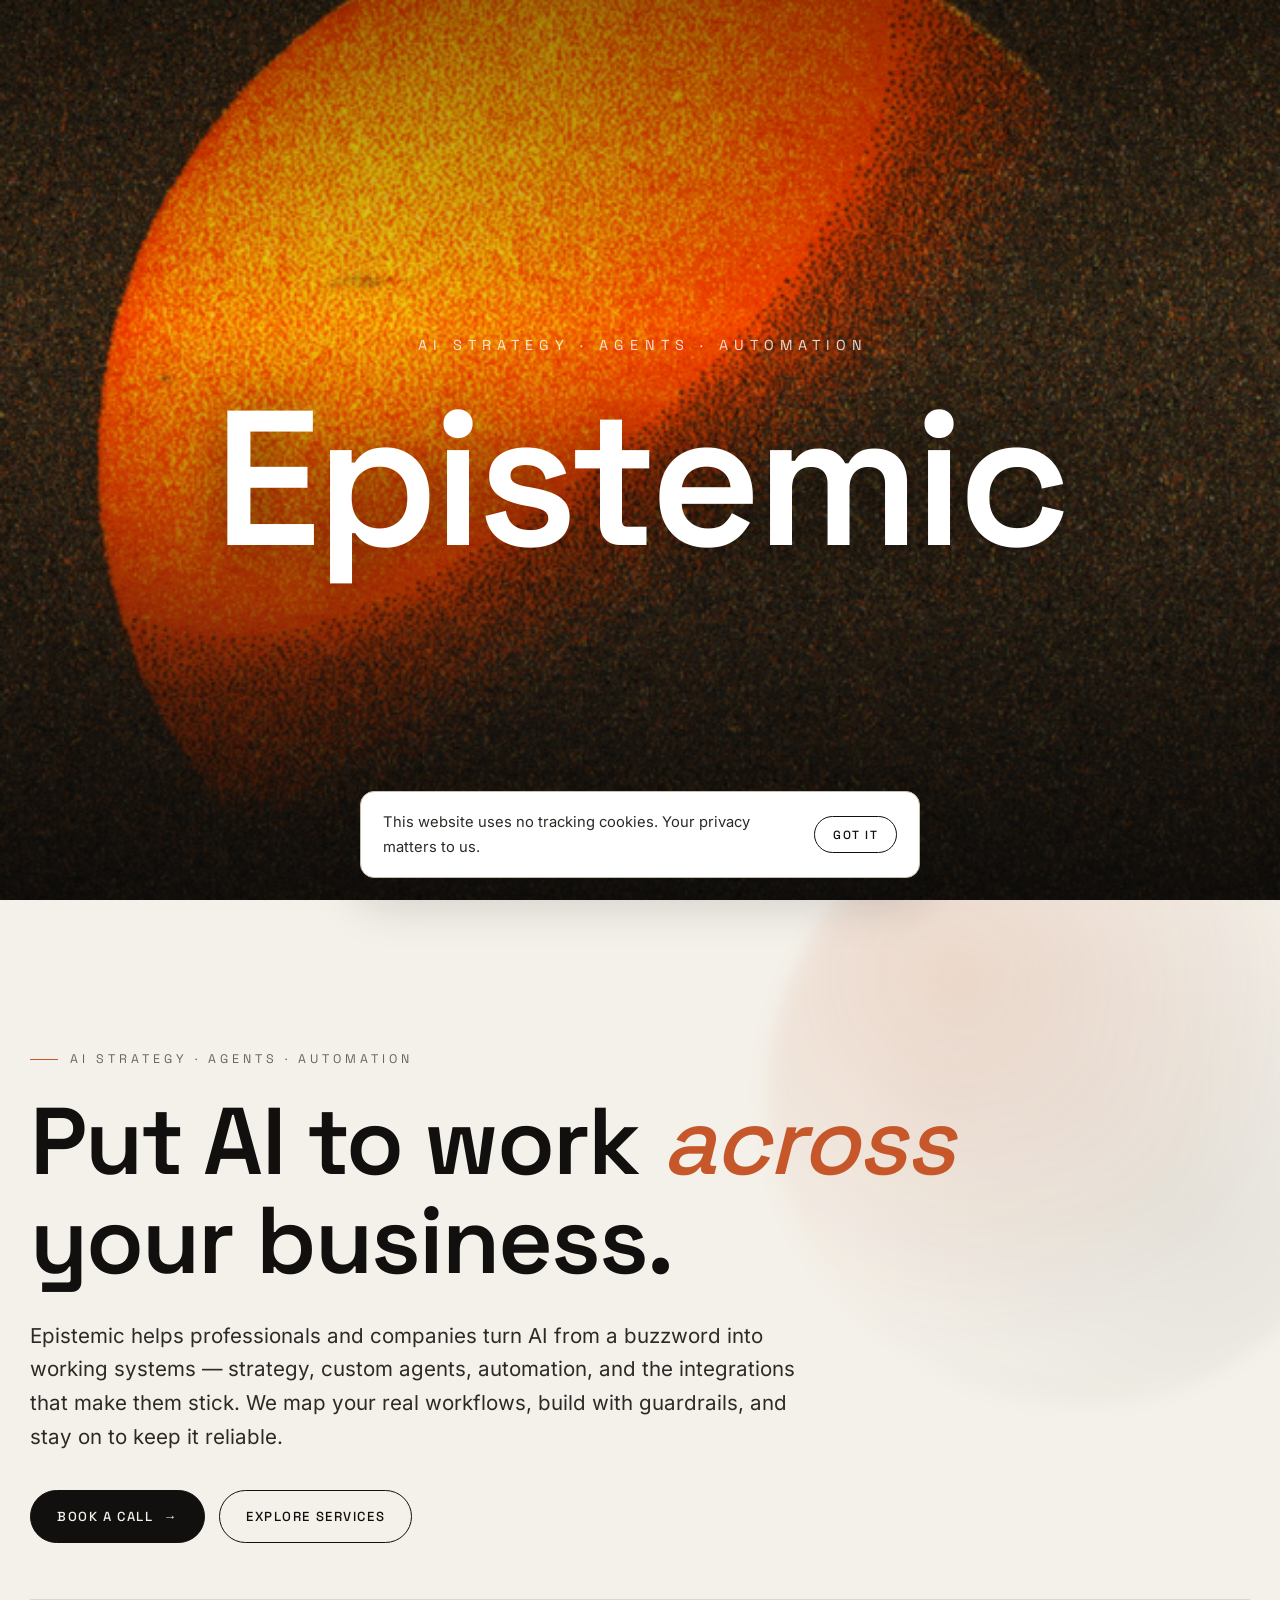
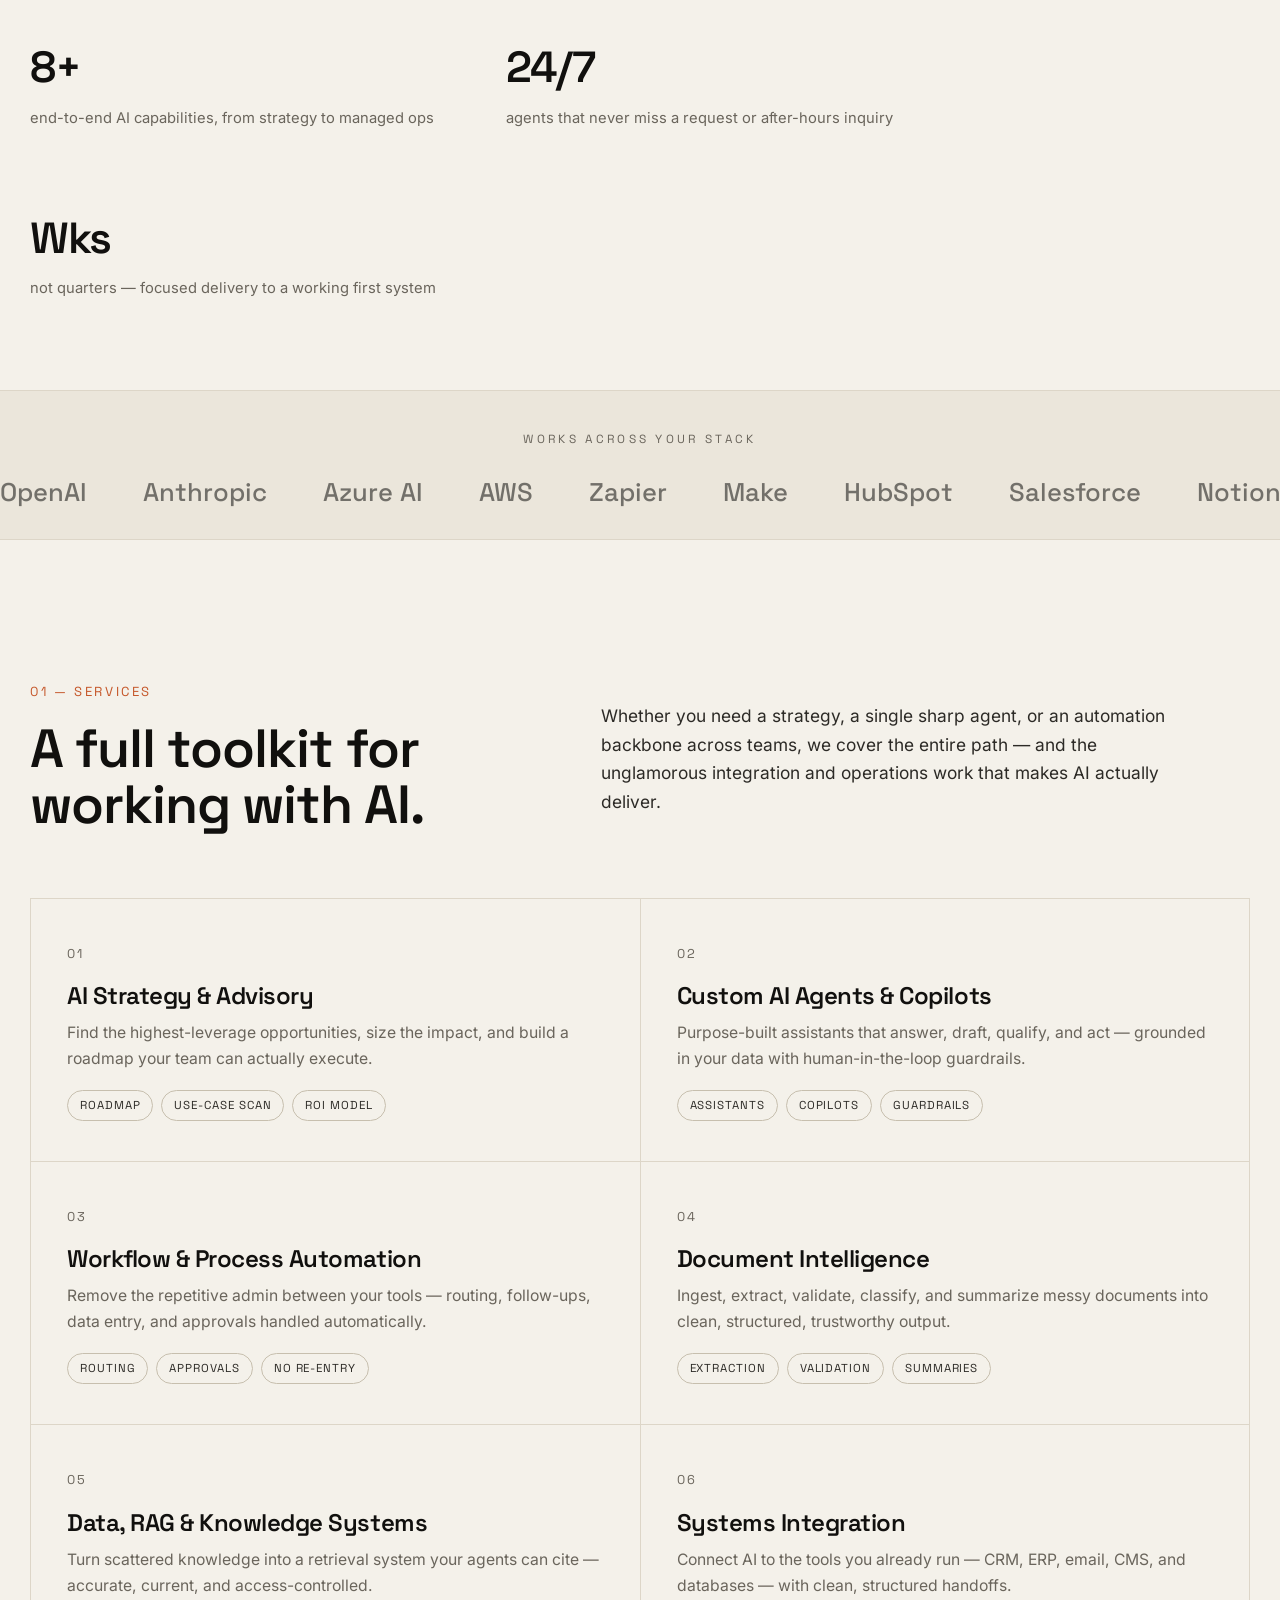
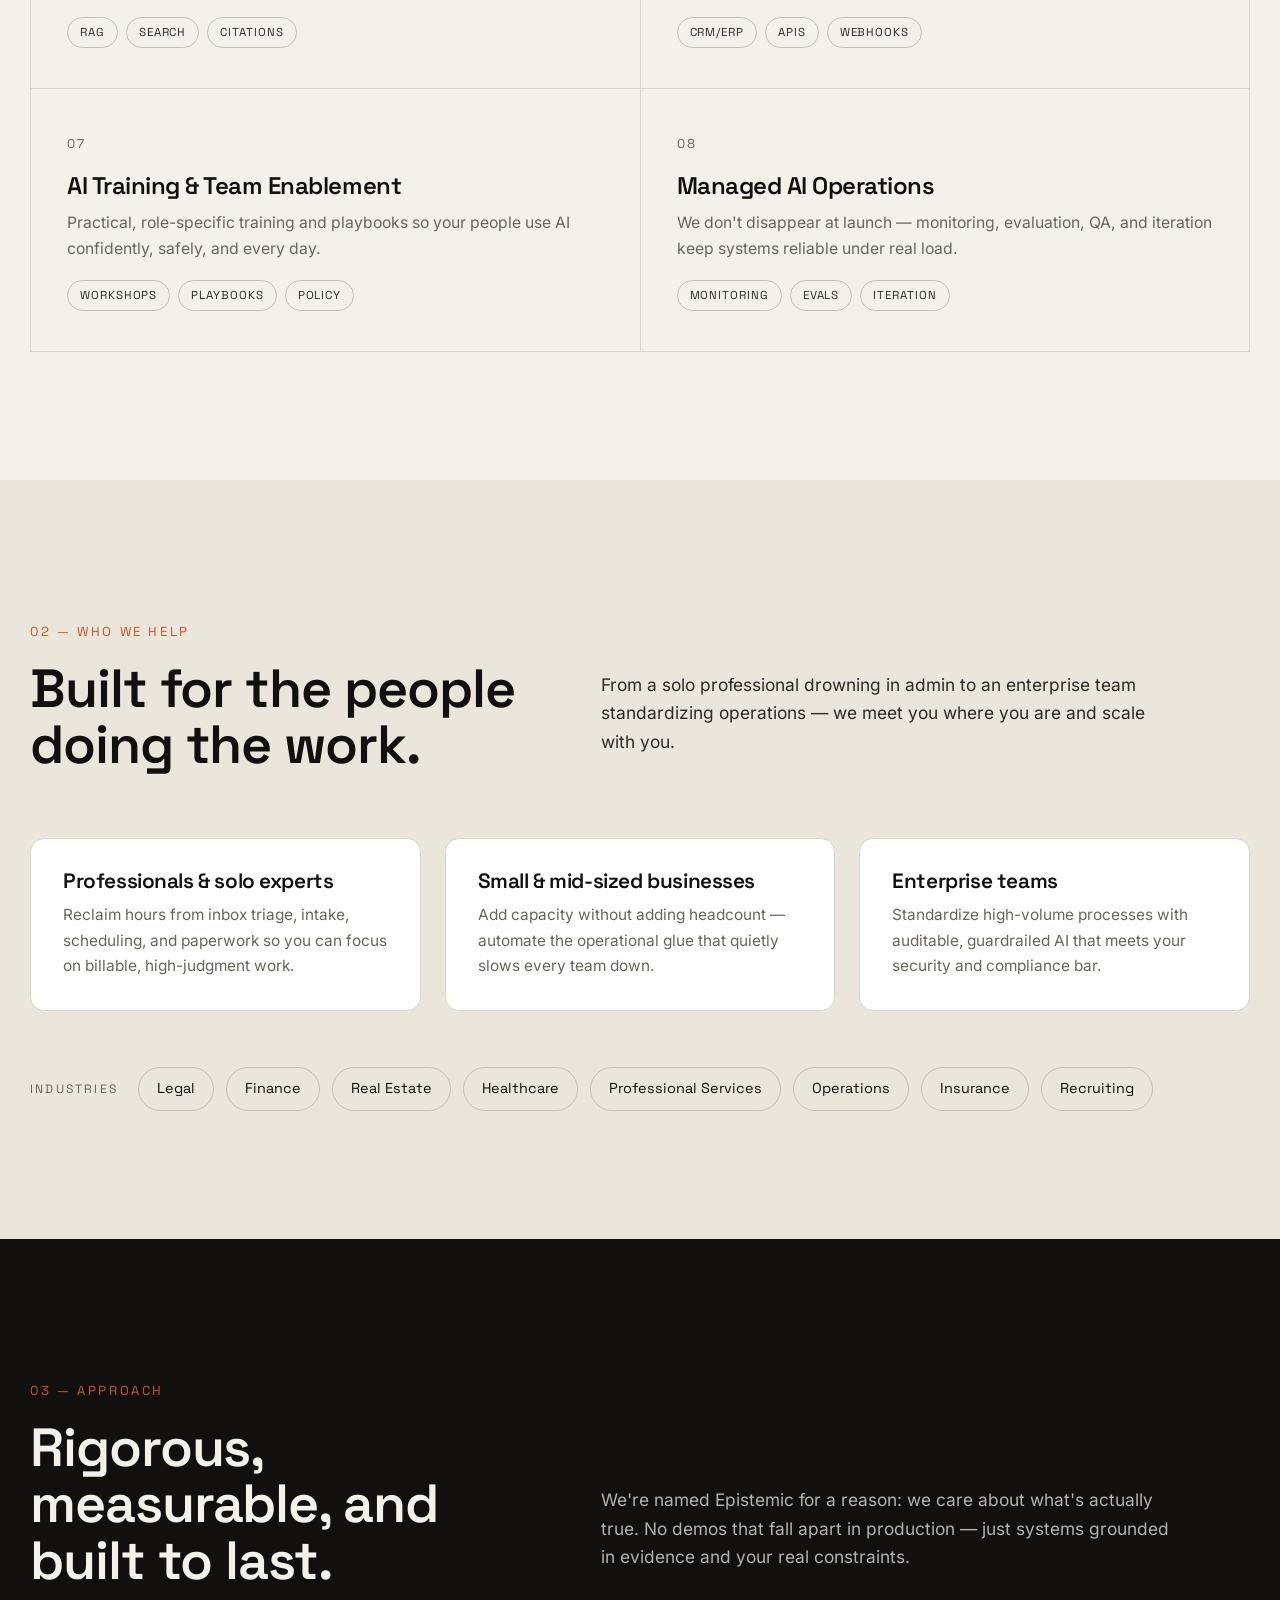
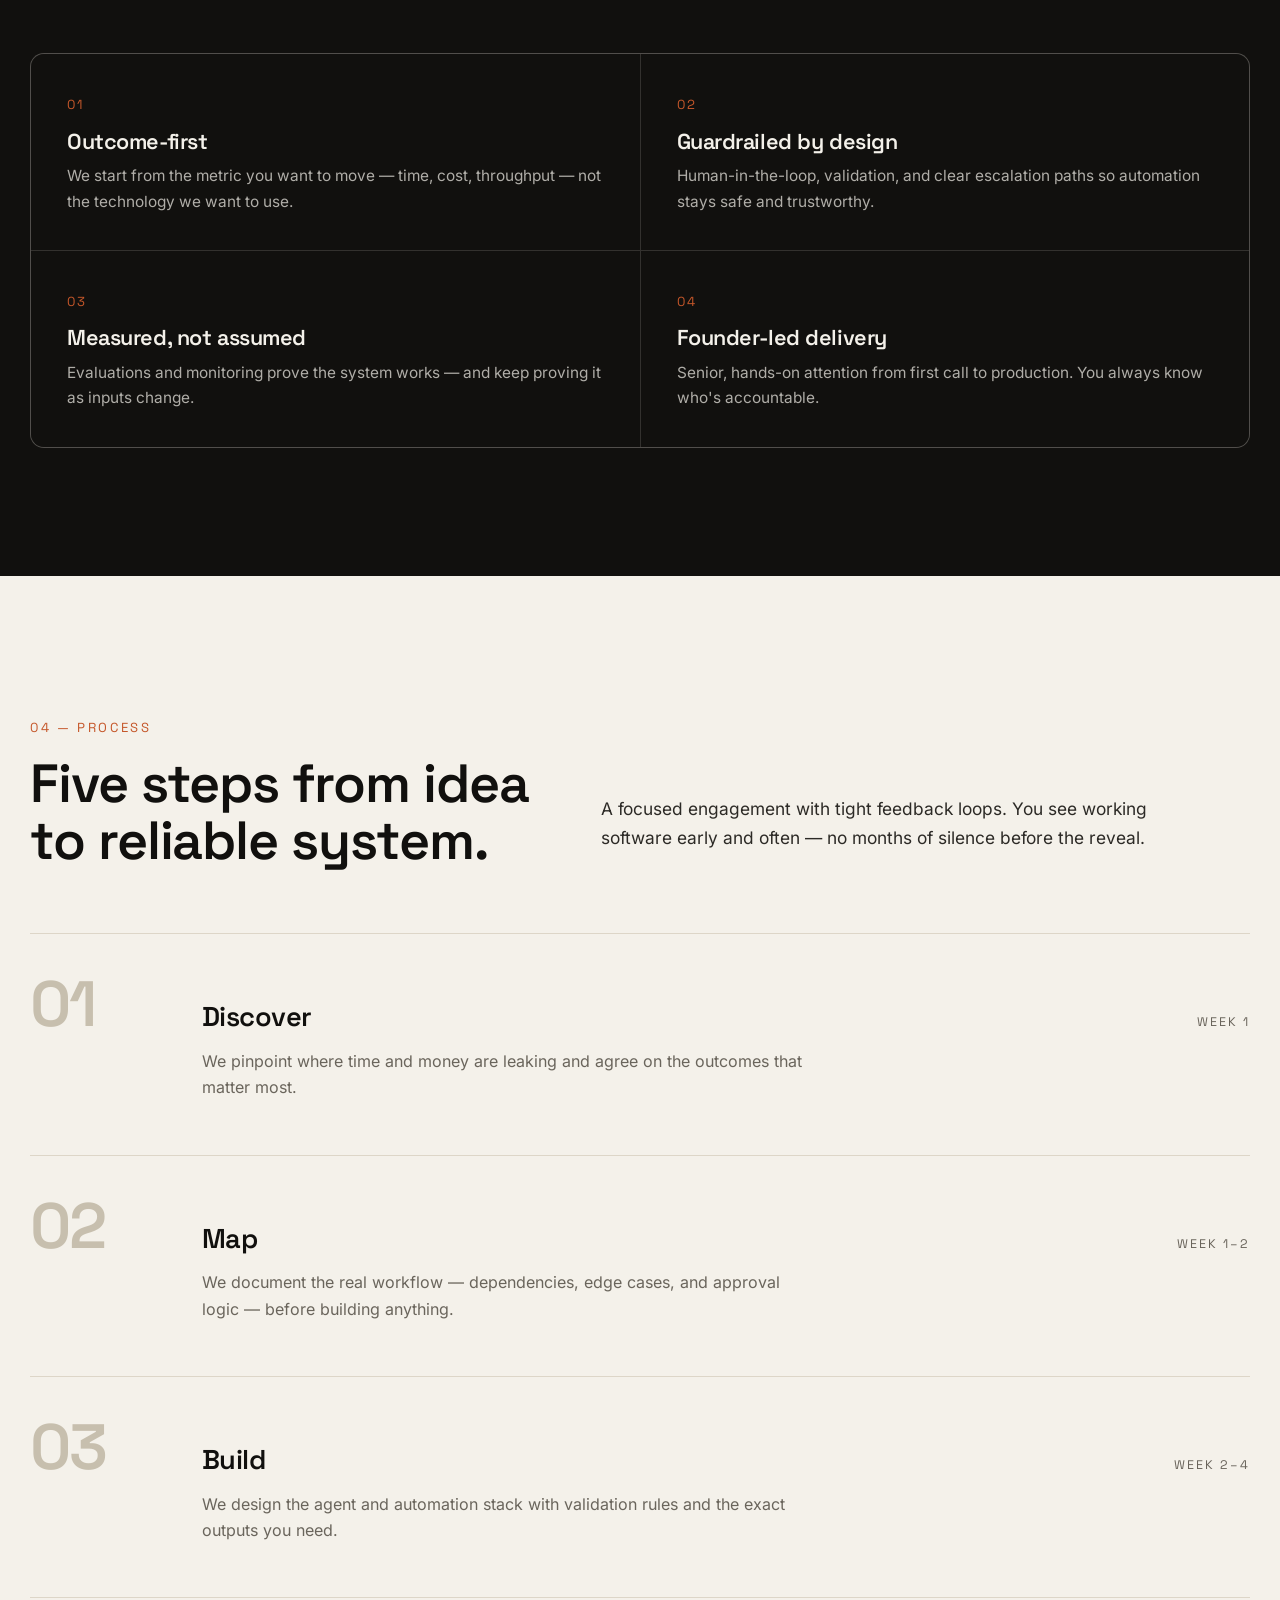
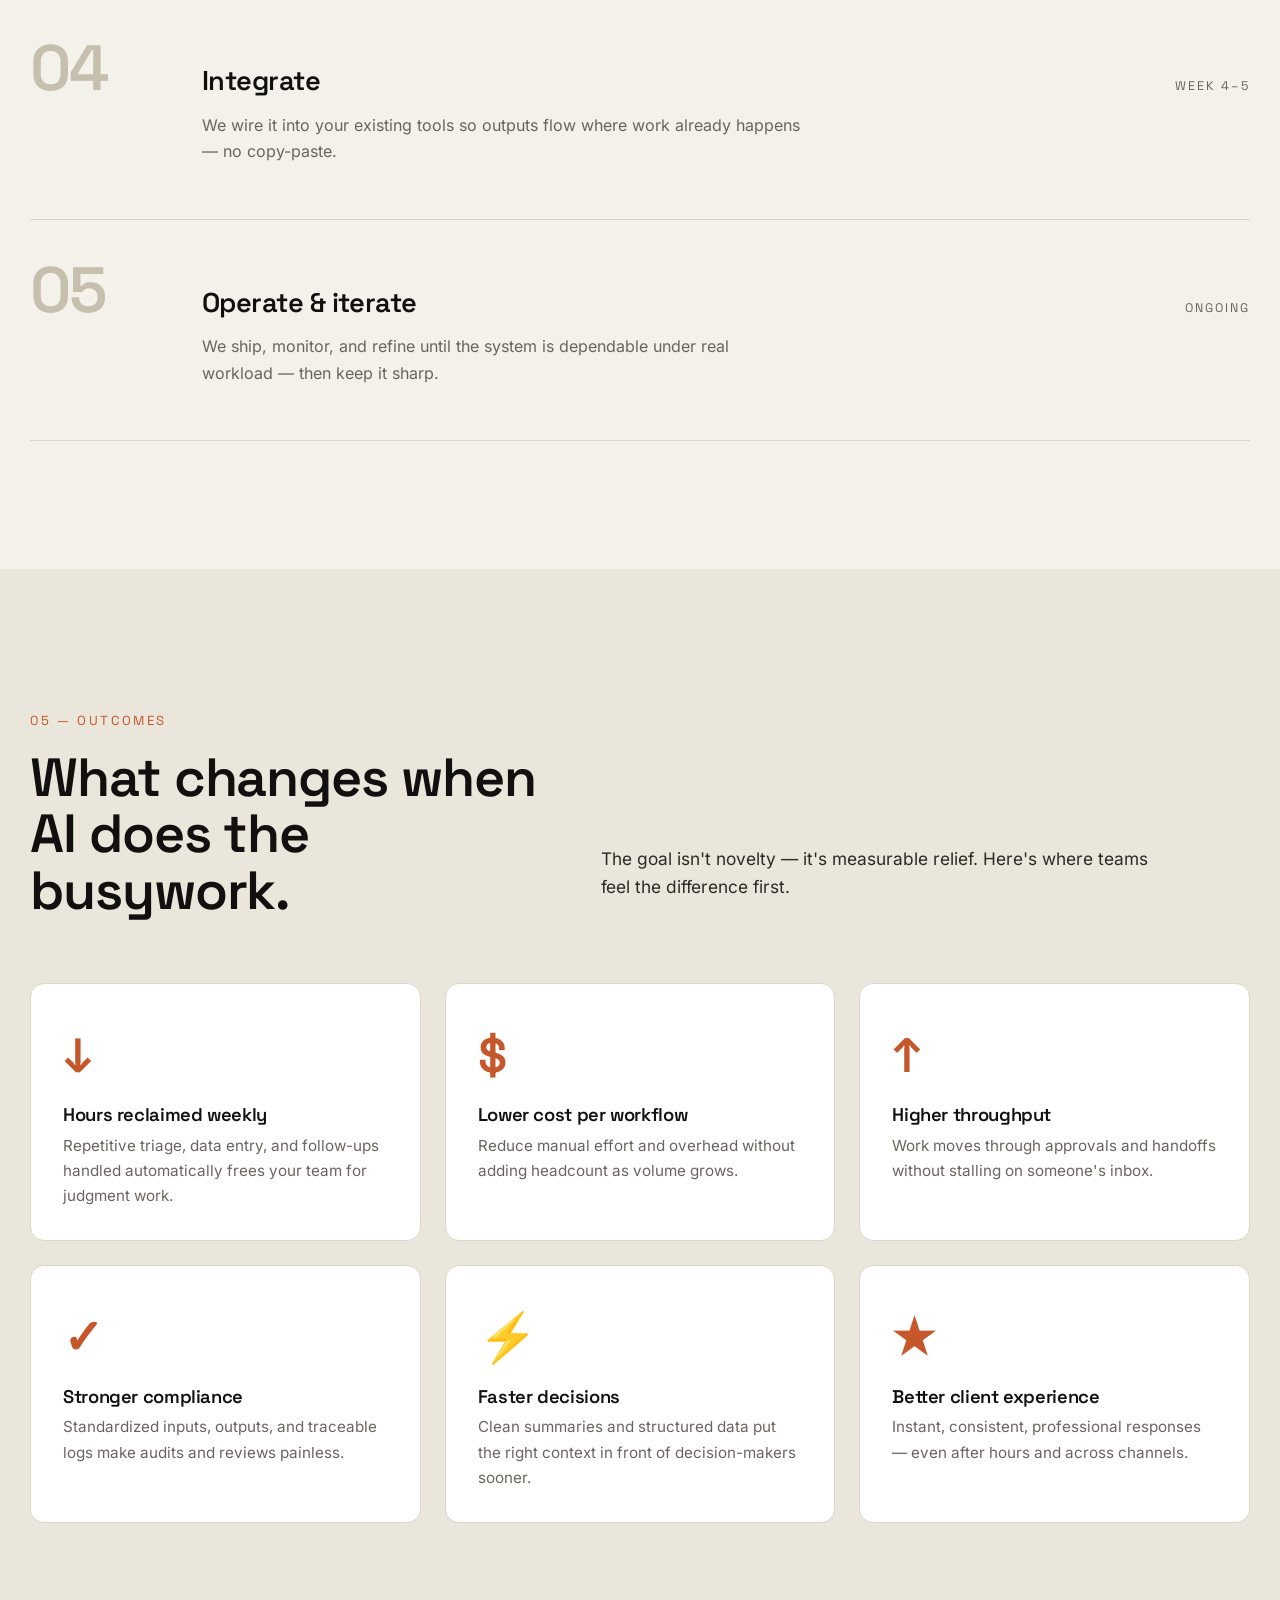
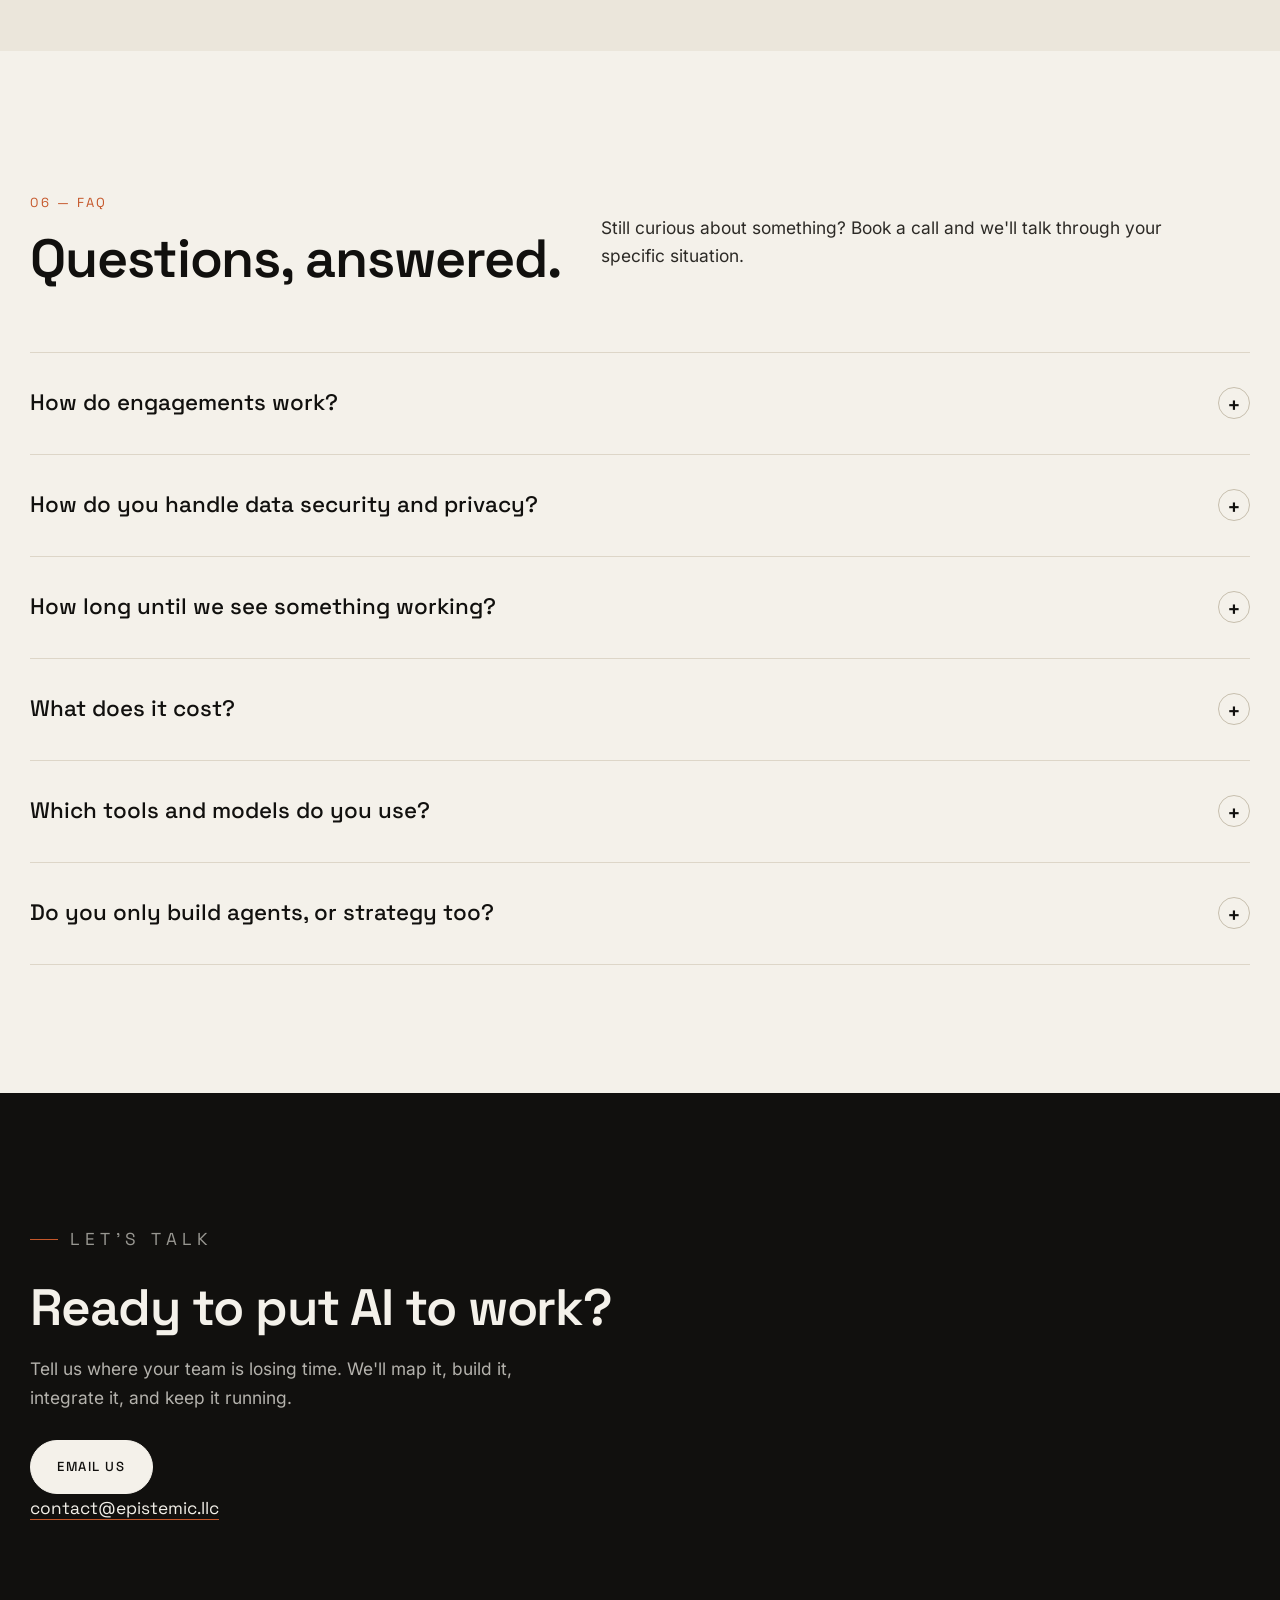
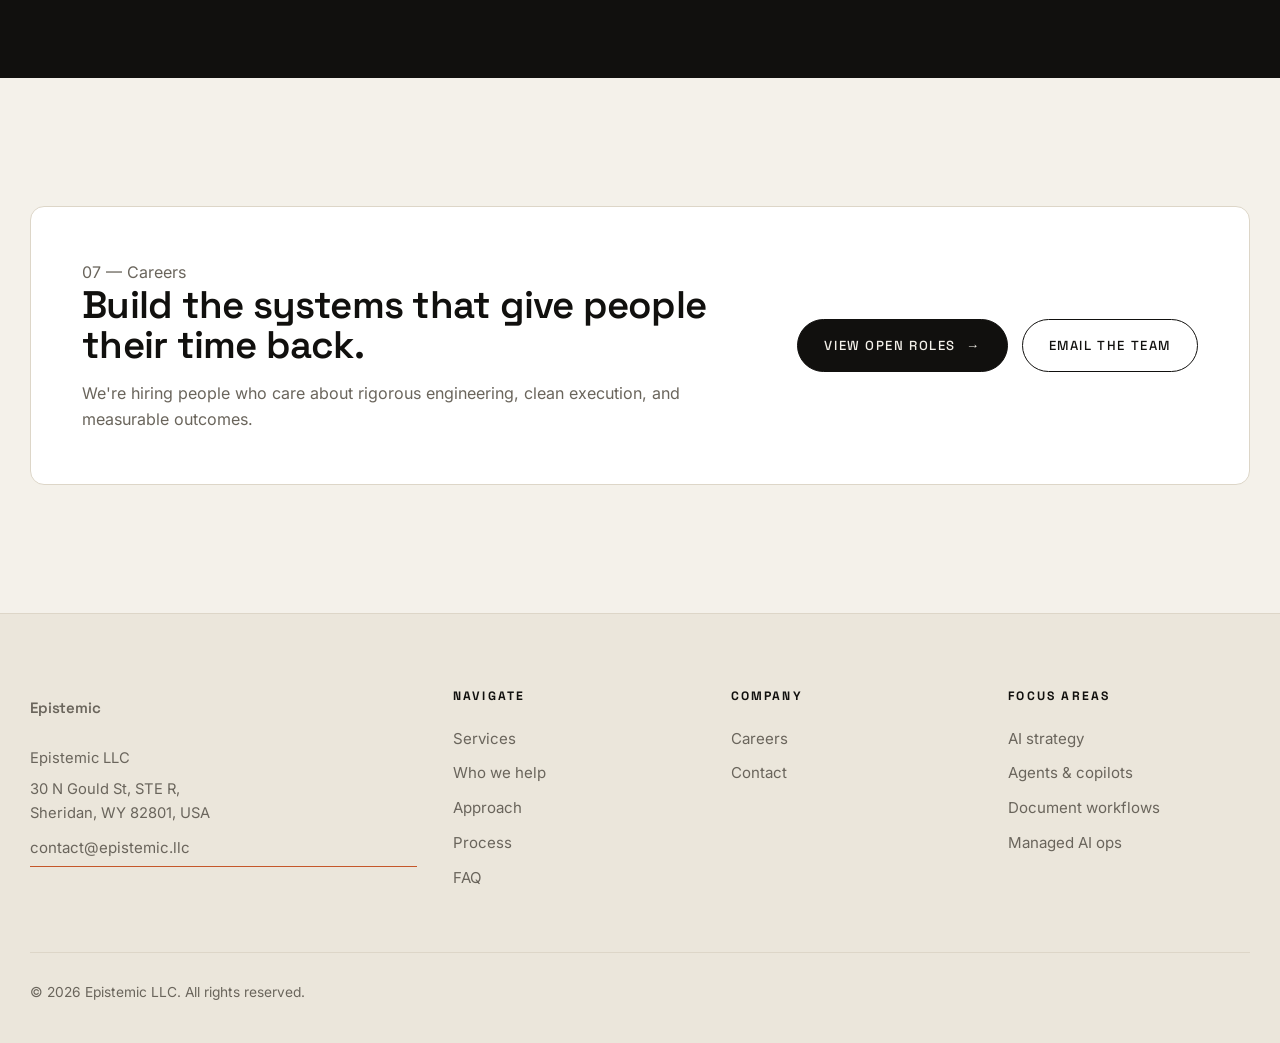
==== commit 5c62e921: "Remove Calendly scheduler from contact section Drop the booking card, its styles and the Calendly lo" ====
--- a/index.html
+++ b/index.html
@@ -646,14 +646,8 @@
 			.faq .answer { color: var(--muted); padding: 0 0 26px; max-width: 70ch; }
 			.faq details[open] .answer { animation: faq-open 0.45s var(--ease); }
 
-			/* ---------- CTA / Calendly ---------- */
+			/* ---------- CTA ---------- */
 			.cta-section { background: var(--ink); color: var(--bg); }
-			.cta-grid {
-				display: grid;
-				grid-template-columns: 1fr 1fr;
-				gap: 48px;
-				align-items: start;
-			}
 			.cta-section h2 { color: var(--bg); font-size: clamp(2rem, 4vw, 3.4rem); margin-bottom: 20px; }
 			.cta-section p { color: rgba(244,241,234,0.72); font-size: 1.08rem; margin: 0 0 28px; max-width: 46ch; }
 			.cta-section .btn-primary { background: var(--bg); color: var(--ink); border-color: var(--bg); }
@@ -661,28 +655,6 @@
 			.cta-section .btn-ghost:hover { background: var(--bg); color: var(--ink); }
 			.cta-contact { margin-top: 26px; font-family: "Space Grotesk", sans-serif; }
 			.cta-contact a { color: var(--bg); border-bottom: 1px solid var(--accent-warm); }
-
-			.scheduler {
-				border-radius: var(--radius);
-				overflow: hidden;
-				background: #ffffff;
-				border: 1px solid rgba(244,241,234,0.2);
-			}
-
-			.consent-card {
-				min-height: 360px;
-				padding: 44px 28px;
-				display: flex;
-				flex-direction: column;
-				align-items: center;
-				justify-content: center;
-				text-align: center;
-				gap: 16px;
-			}
-			.consent-card h3 { font-size: 1.3rem; color: var(--ink); }
-			.consent-card p { color: var(--muted); font-size: 0.95rem; max-width: 42ch; margin: 0; }
-			.consent-card p a { color: var(--accent-warm); border-bottom: 1px solid var(--accent-warm); }
-			.consent-card .btn { margin-top: 6px; }
 
 			/* ---------- Careers teaser ---------- */
 			.careers-teaser {
@@ -780,7 +752,6 @@
 				.audience-wrap { grid-template-columns: 1fr; }
 				.principles { grid-template-columns: 1fr; }
 				.outcomes { grid-template-columns: 1fr; }
-				.cta-grid { grid-template-columns: 1fr; }
 				.careers-teaser { grid-template-columns: 1fr; }
 				.careers-teaser .actions { justify-content: flex-start; }
 				.footer-grid { grid-template-columns: 1fr 1fr; }
@@ -1234,23 +1205,14 @@
 			<!-- CTA / CONTACT -->
 			<section id="contact" class="cta-section">
 				<div class="container">
-					<div class="cta-grid">
-						<div class="reveal">
-							<p class="eyebrow" style="color: rgba(244,241,234,0.6);">Let's talk</p>
-							<h2>Ready to put AI to work?</h2>
-							<p>Tell us where your team is losing time. We'll map it, build it, integrate it, and keep it running.</p>
-							<div class="hero-cta" style="margin-bottom: 0;">
-								<a class="btn btn-primary" href="mailto:contact@epistemic.llc">Email us</a>
-							</div>
-							<p class="cta-contact"><a href="mailto:contact@epistemic.llc">contact@epistemic.llc</a></p>
-						</div>
-						<div class="scheduler reveal" id="scheduler" data-calendly="https://calendly.com/atlaspolat-epistemic/30min?hide_event_type_details=1&hide_gdpr_banner=1&background_color=ffffff&text_color=11100e&primary_color=c5572a">
-							<div class="consent-card" id="calendly-consent">
-								<h3>Schedule a call</h3>
-								<p>We use Calendly to book calls. Loading it connects to Calendly (USA) and may transfer personal data.</p>
-								<button class="btn btn-primary" id="load-calendly" type="button">Load scheduler</button>
-							</div>
-						</div>
+					<div class="reveal">
+						<p class="eyebrow" style="color: rgba(244,241,234,0.6);">Let's talk</p>
+						<h2>Ready to put AI to work?</h2>
+						<p>Tell us where your team is losing time. We'll map it, build it, integrate it, and keep it running.</p>
+						<div class="hero-cta" style="margin-bottom: 0;">
+							<a class="btn btn-primary" href="mailto:contact@epistemic.llc">Email us</a>
+						</div>
+						<p class="cta-contact"><a href="mailto:contact@epistemic.llc">contact@epistemic.llc</a></p>
 					</div>
 				</div>
 			</section>
@@ -1368,20 +1330,6 @@
 			};
 			setYear();
 
-			// Calendly: only loaded after explicit consent (no third-party request before click)
-			const scheduler = document.getElementById("scheduler");
-			const loadBtn = document.getElementById("load-calendly");
-			if (scheduler && loadBtn) {
-				loadBtn.addEventListener("click", () => {
-					const url = scheduler.getAttribute("data-calendly");
-					scheduler.innerHTML = '<div class="calendly-inline-widget" data-url="' + url + '" style="min-width:320px;height:640px;"></div>';
-					const s = document.createElement("script");
-					s.src = "https://assets.calendly.com/assets/external/widget.js";
-					s.async = true;
-					document.body.appendChild(s);
-				});
-			}
-
 			// Cookie banner
 			const cookieBanner = document.getElementById("cookie-banner");
 			const dismissBtn = document.getElementById("dismiss-cookie");
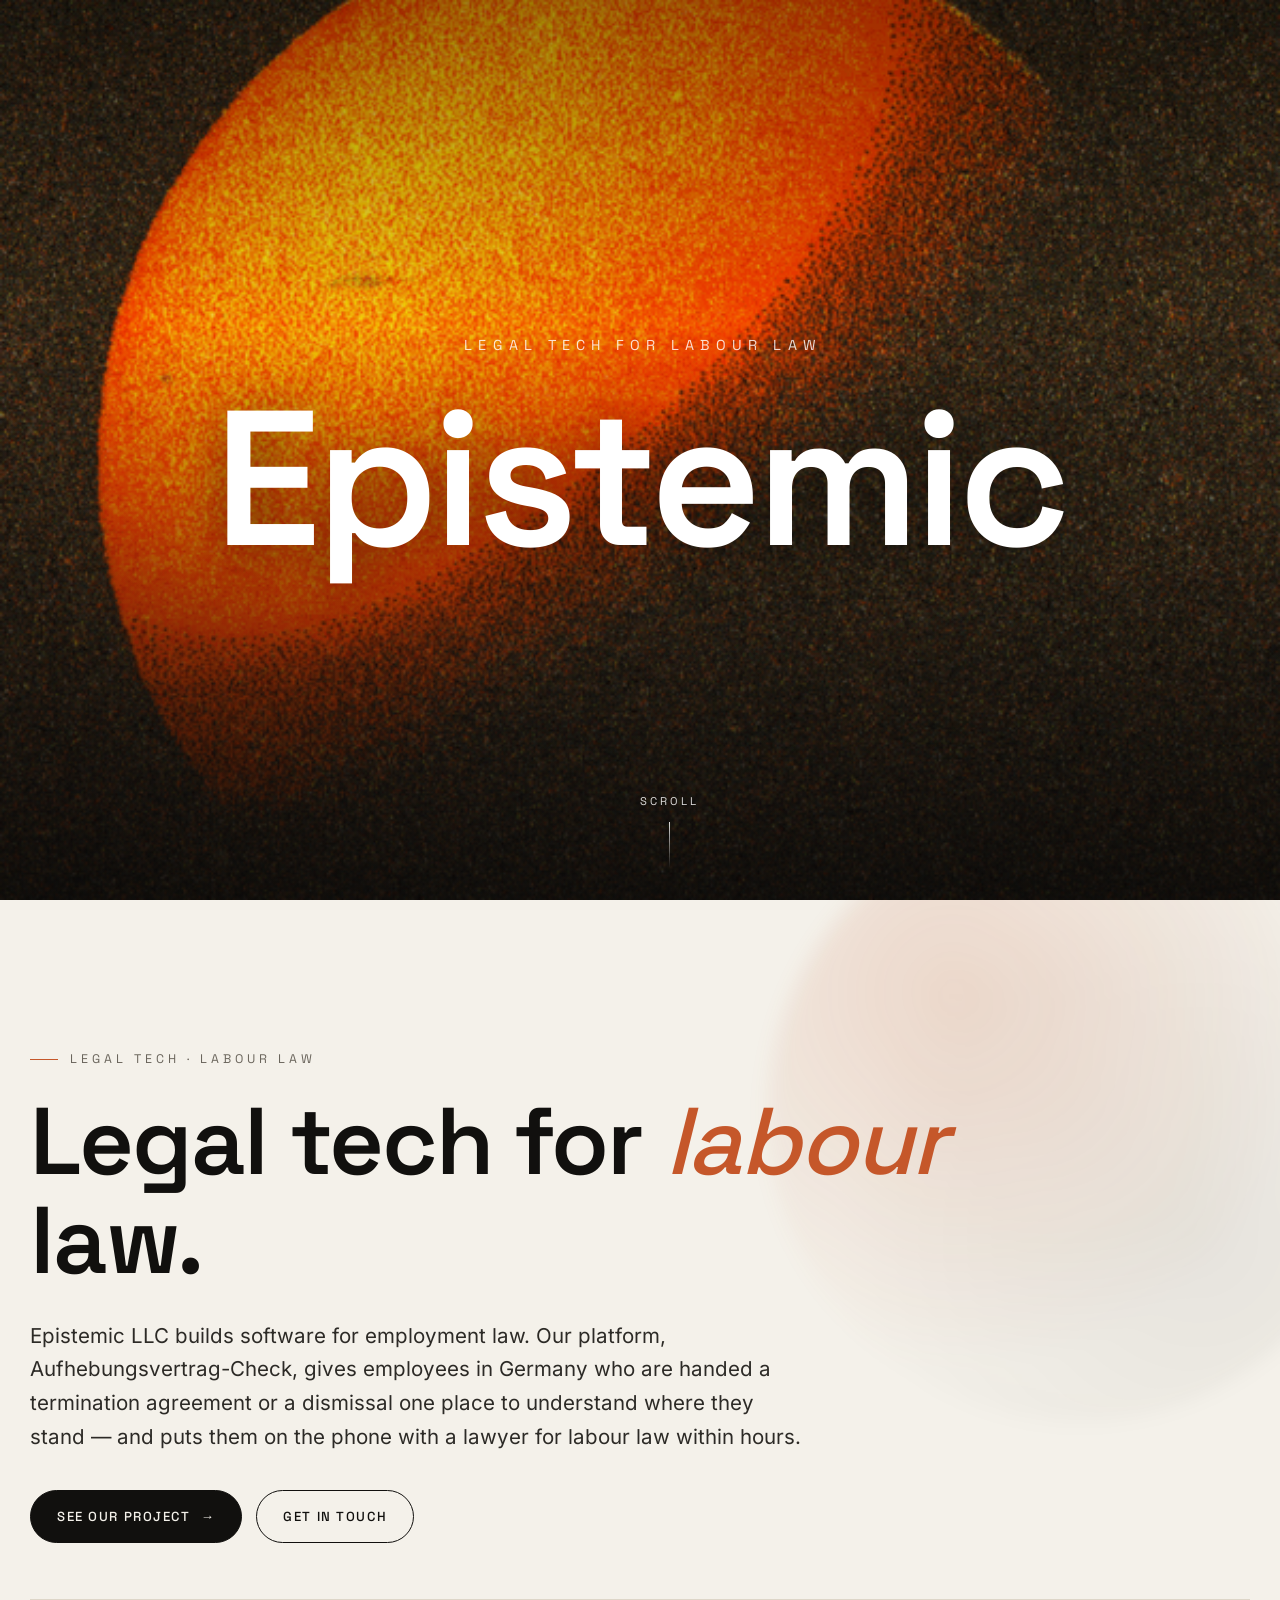
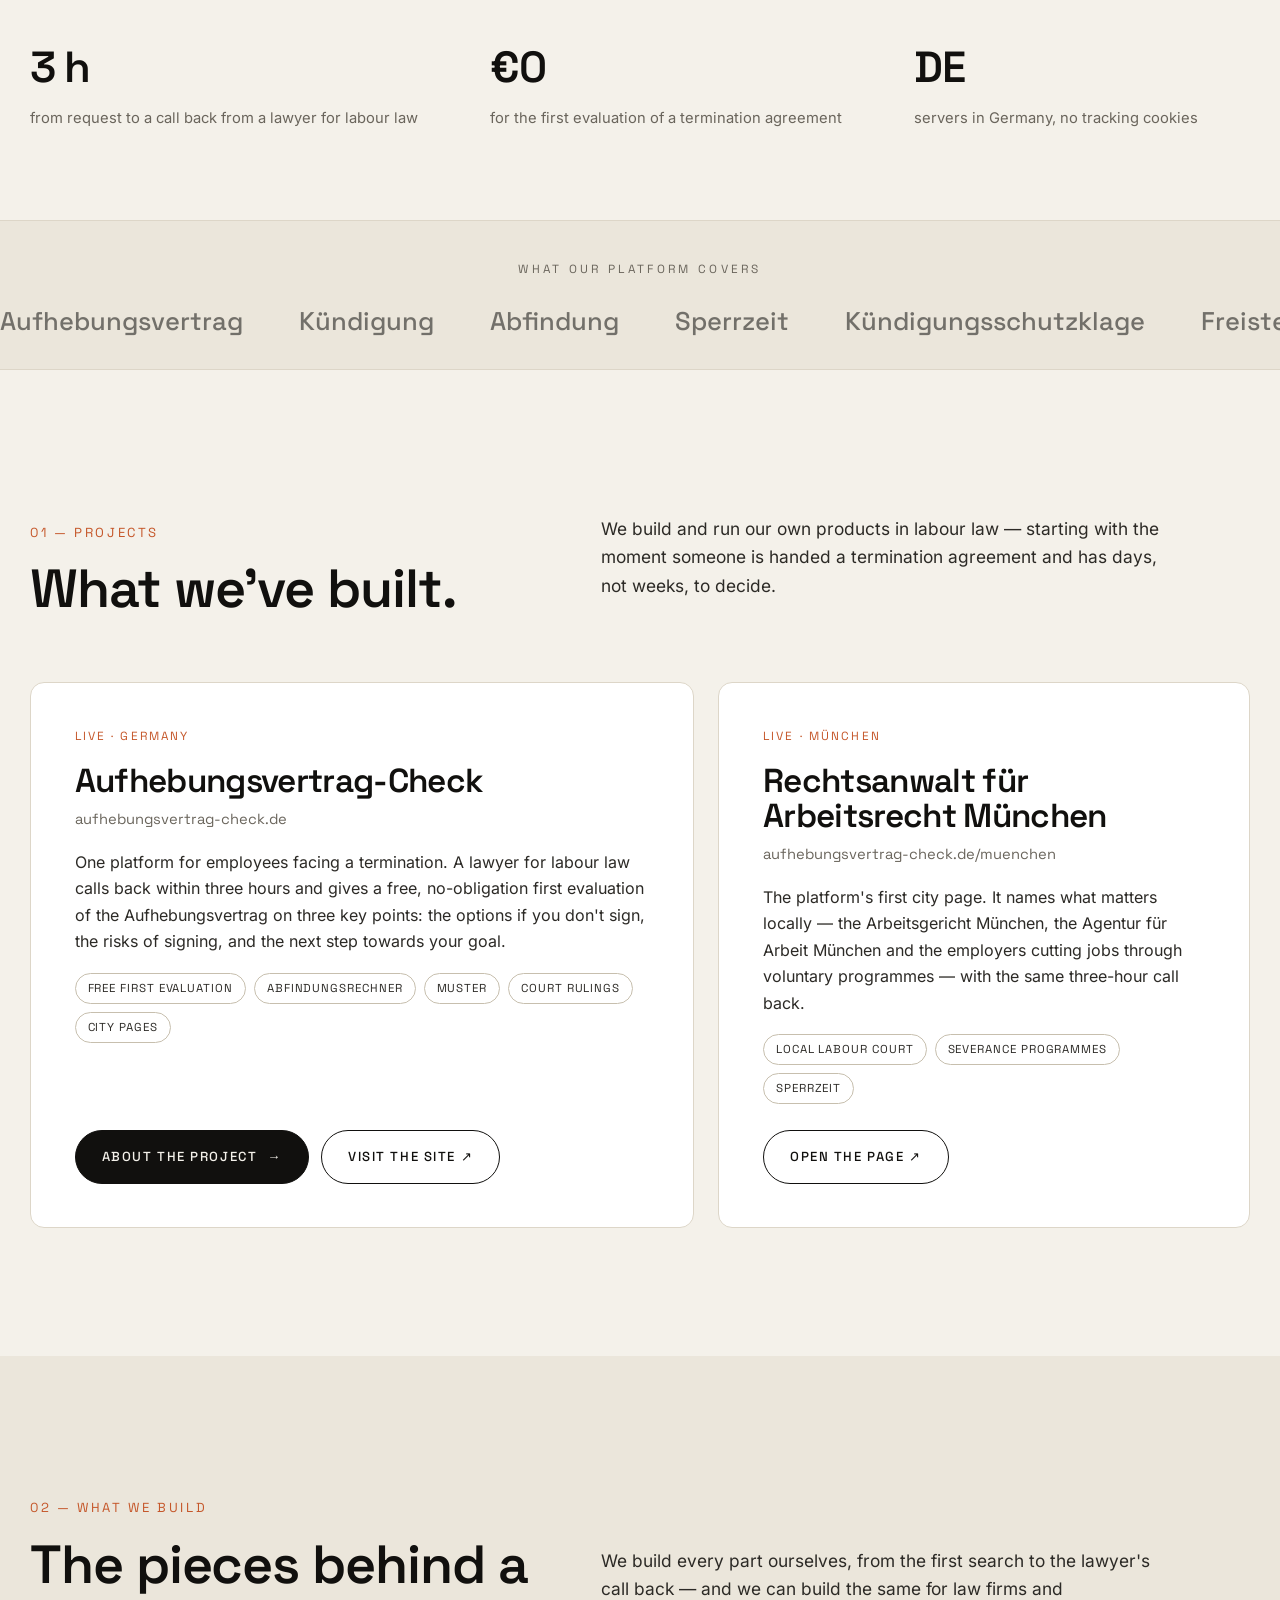
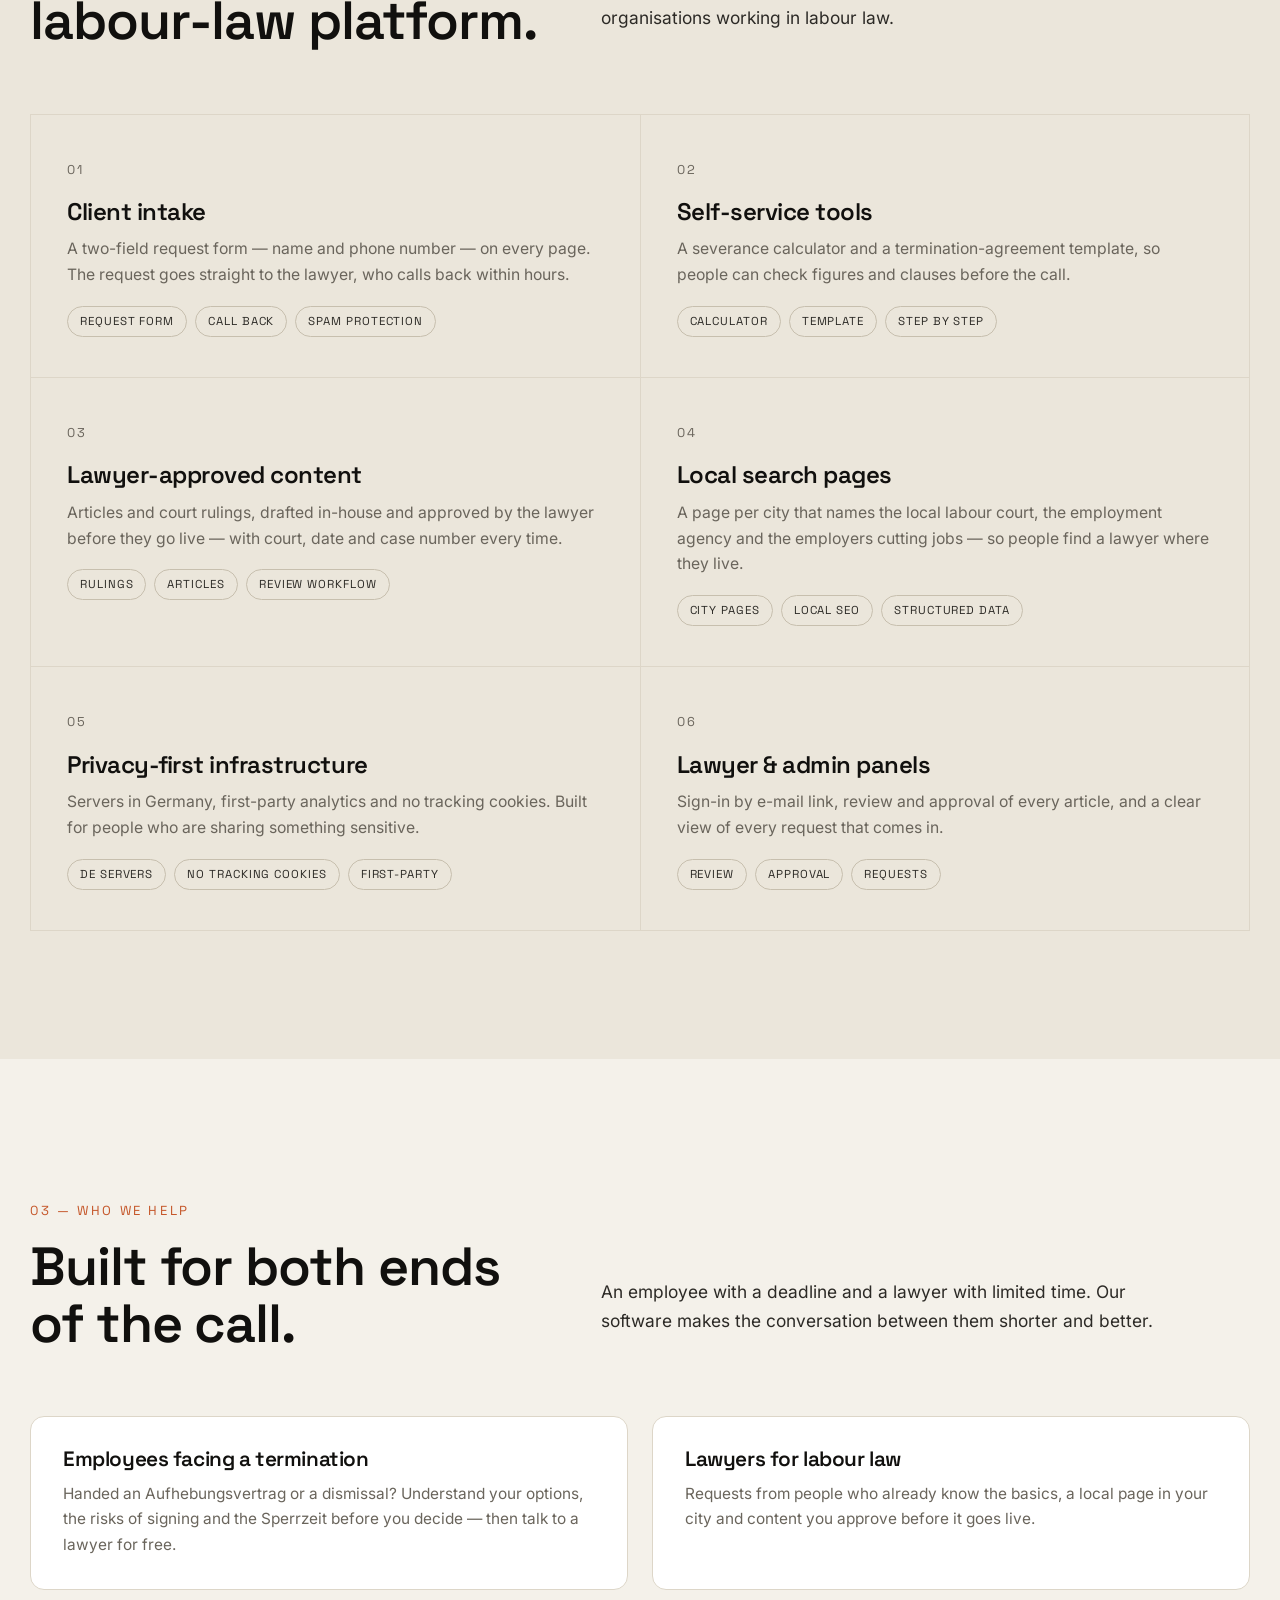
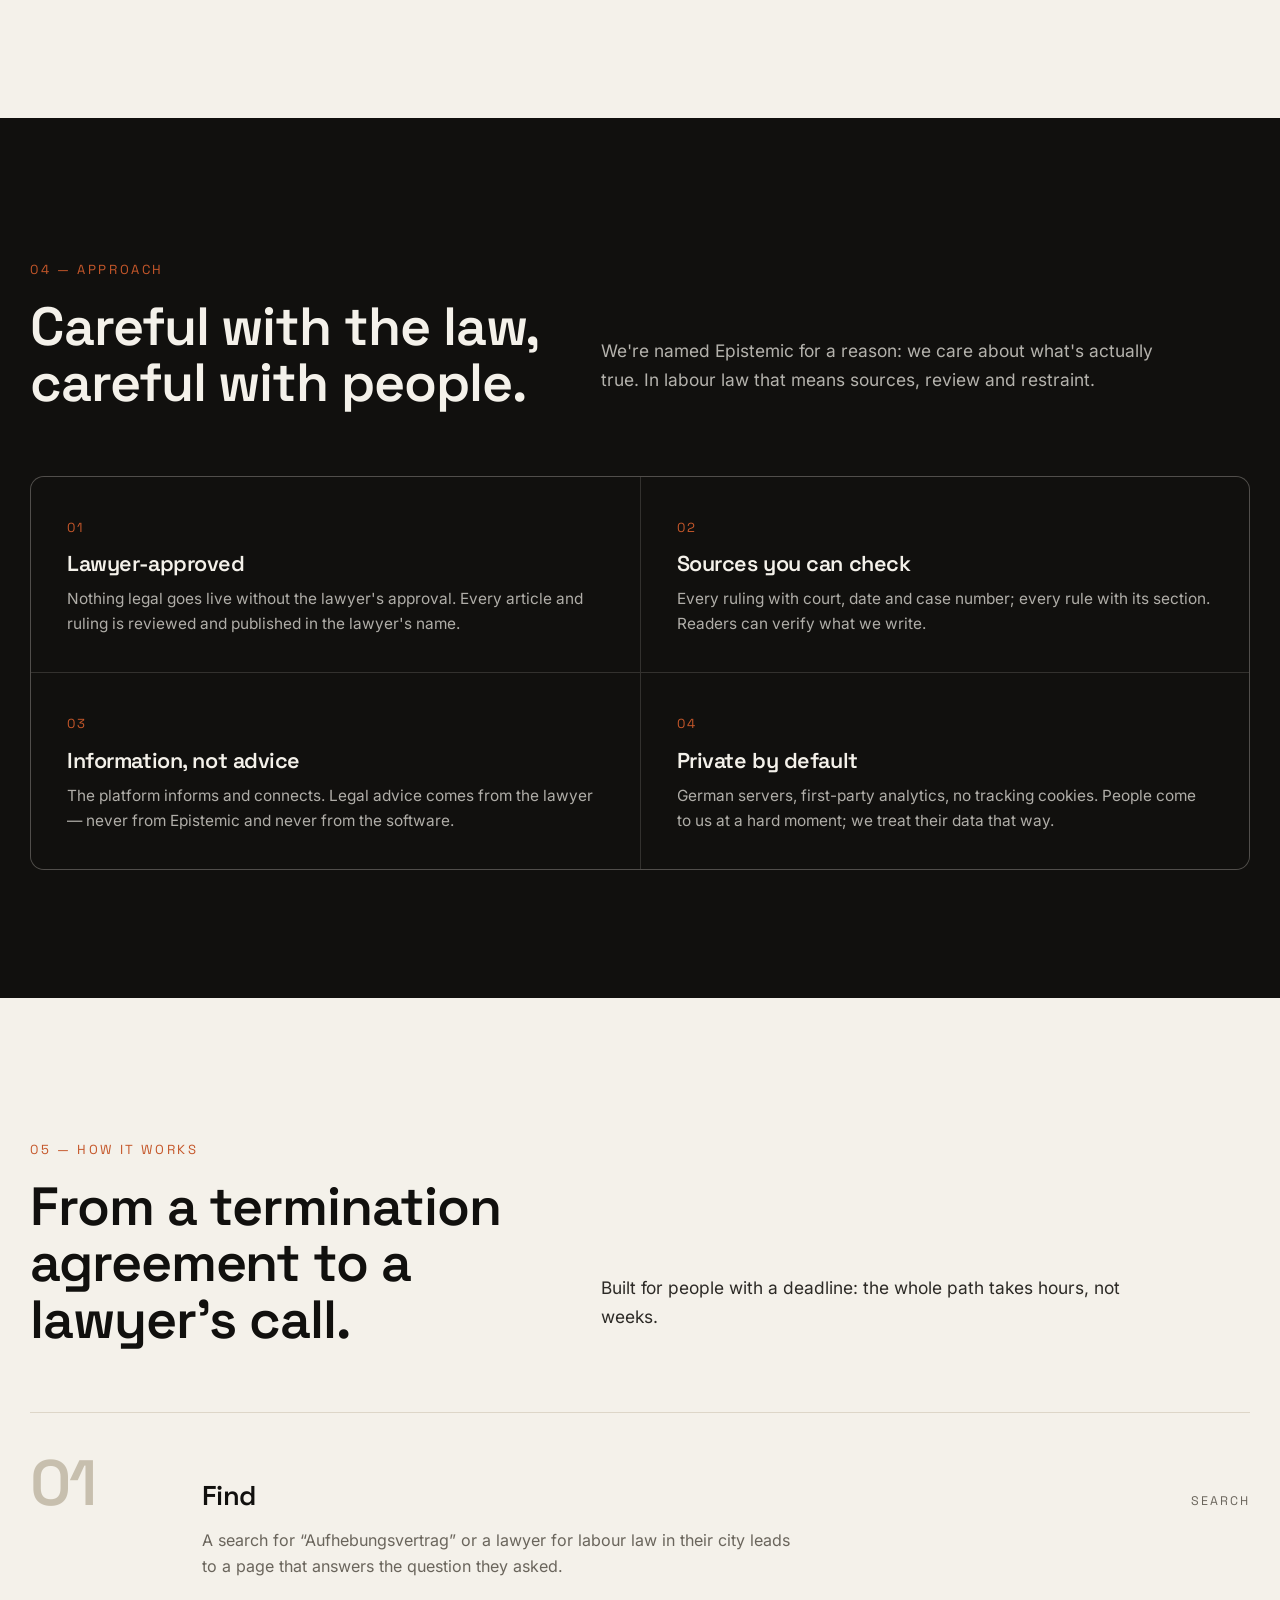
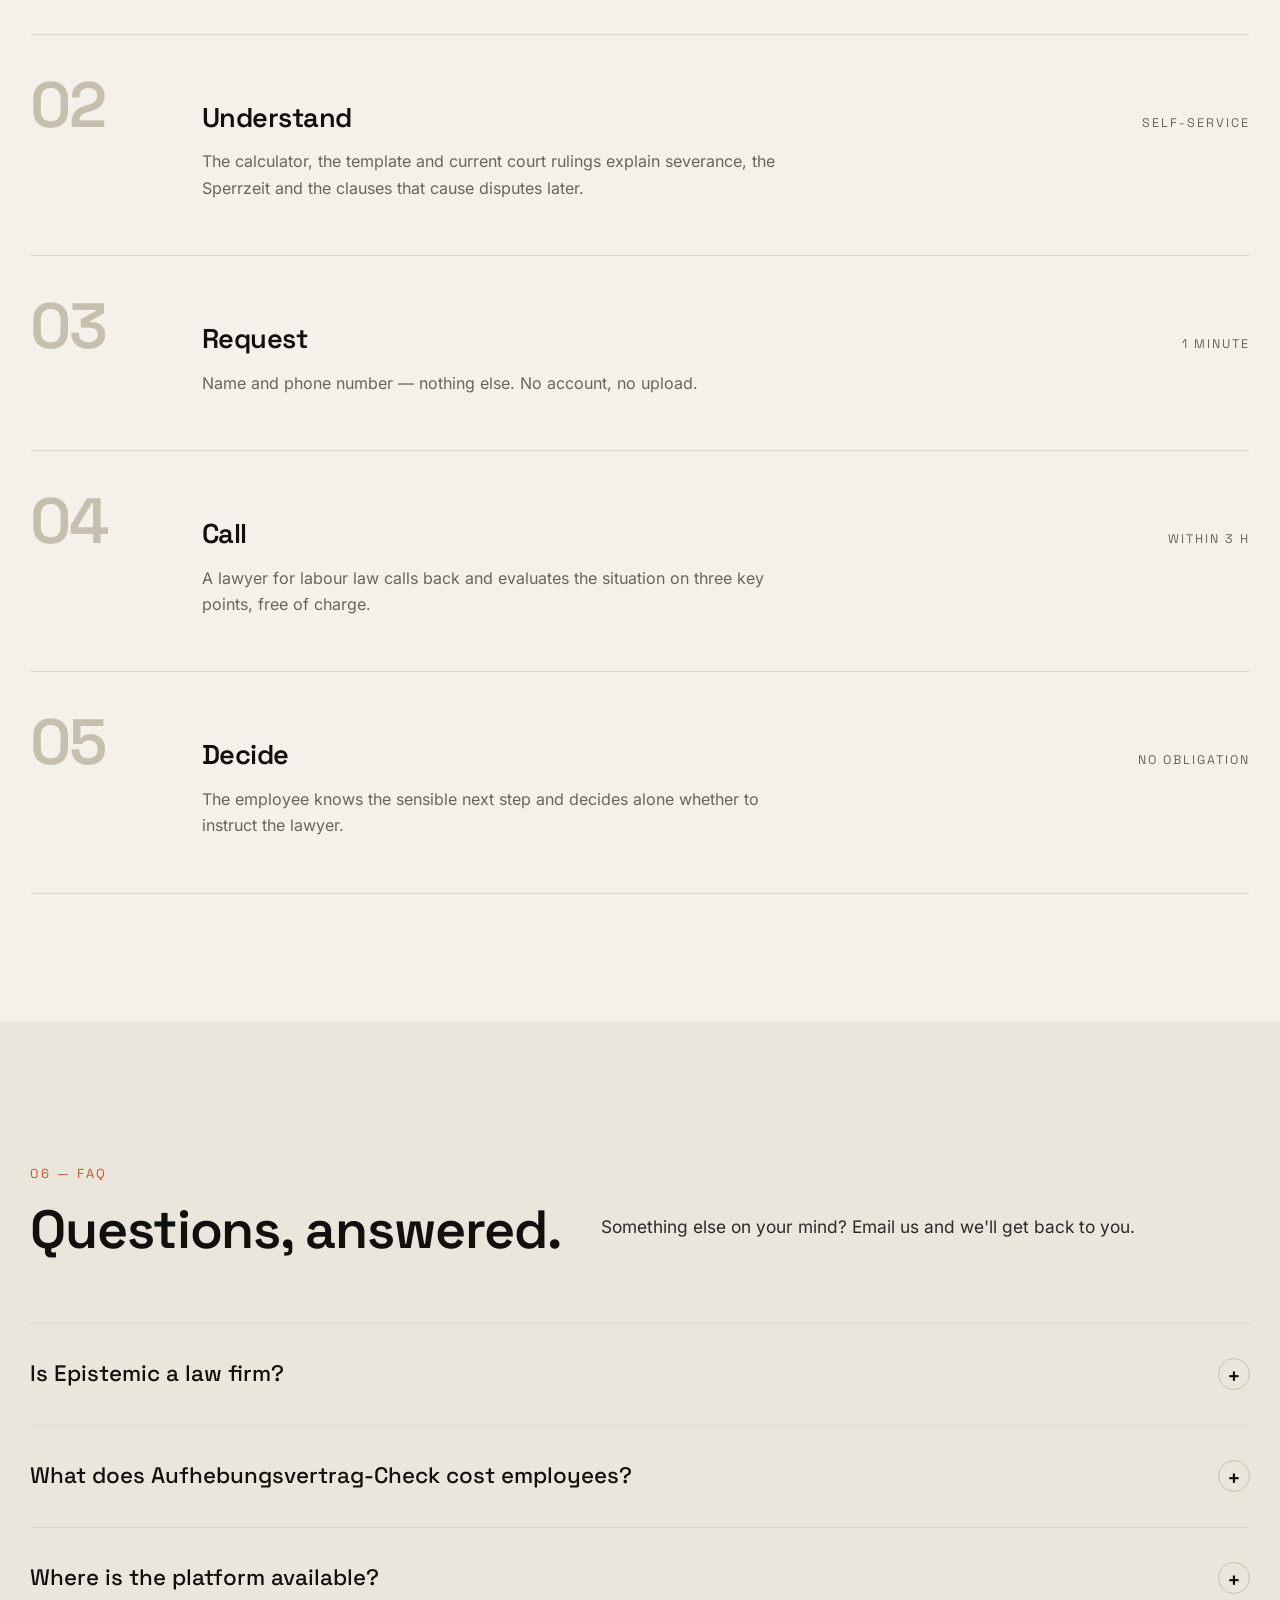
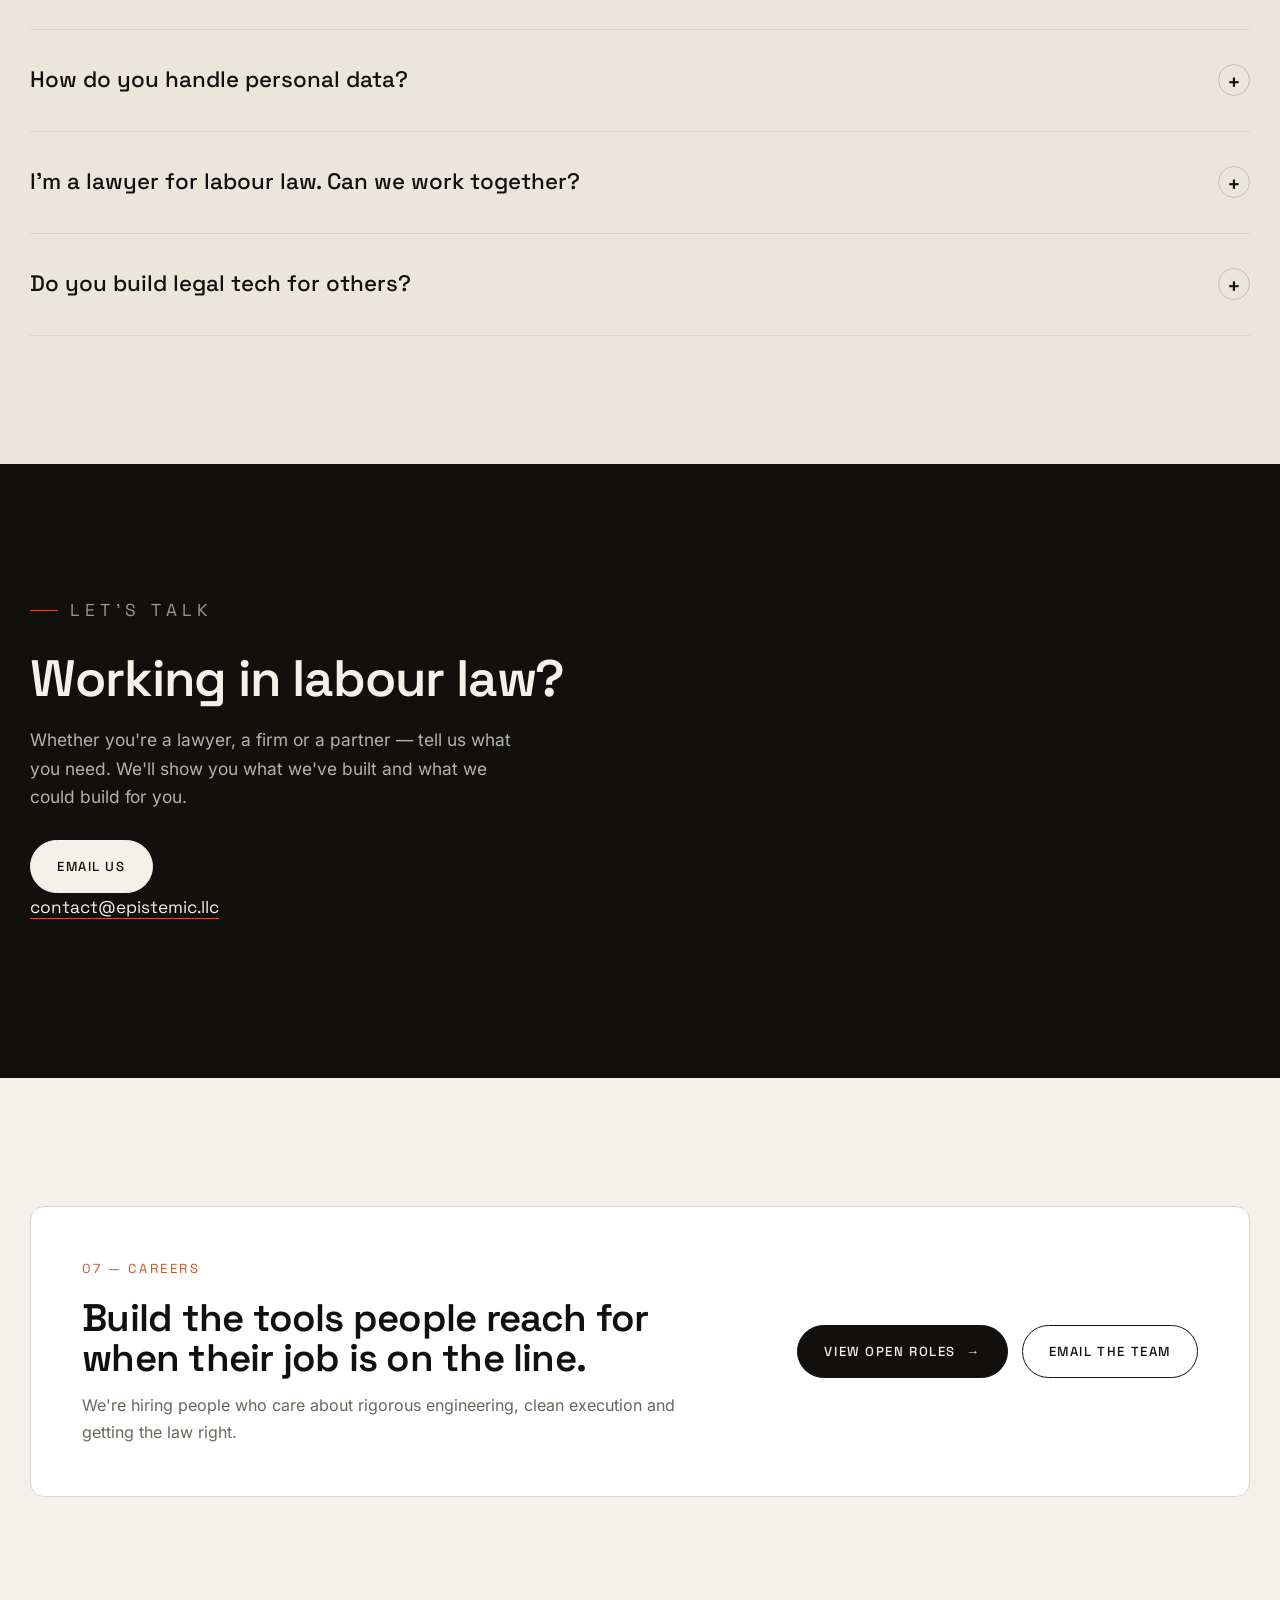
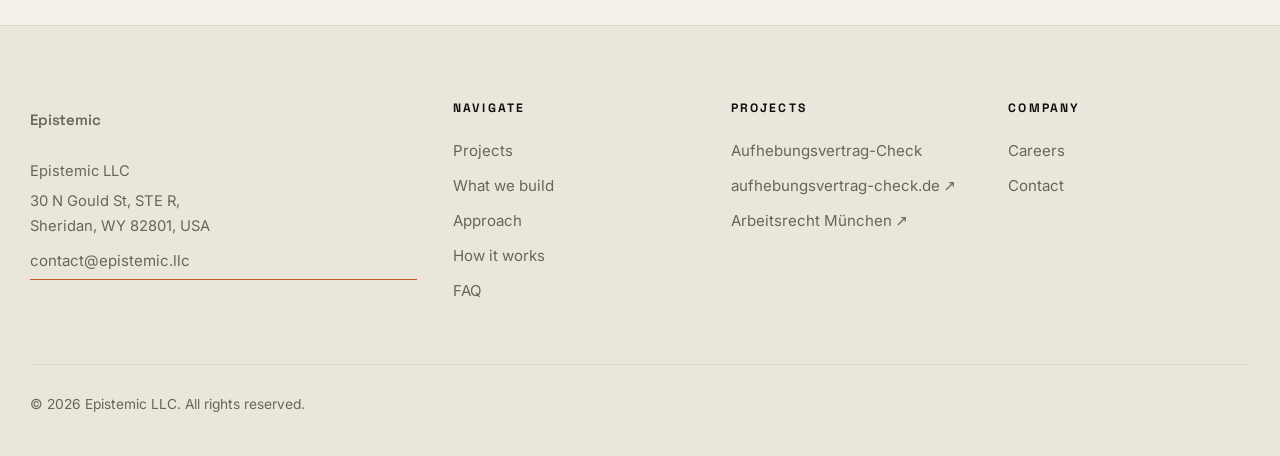
==== commit 70b96d02: "Reposition site as legal tech for labour law, add project page and sitemap - Rewrite the landing pag" ====
--- a/index.html
+++ b/index.html
@@ -3,842 +3,19 @@
 	<head>
 		<meta charset="utf-8">
 		<meta name="viewport" content="width=device-width, initial-scale=1">
-		<title>Epistemic — AI strategy, agents & automation for professionals and companies</title>
-		<meta name="description" content="Epistemic helps professionals and companies leverage AI — strategy, custom agents, workflow automation, document intelligence, RAG systems, integrations, training, and managed AI operations.">
+		<title>Epistemic — Legal tech for labour law</title>
+		<meta name="description" content="Epistemic LLC builds legal tech for labour law. Our platform Aufhebungsvertrag-Check helps employees in Germany facing a termination agreement or dismissal and connects them with a lawyer for labour law.">
+		<link rel="canonical" href="https://epistemic.llc/">
 		<link rel="icon" href="assets/company-logo.png" type="image/png">
-			<link rel="stylesheet" href="assets/fonts.css">
-		<style>
-			:root {
-				--bg: #f4f1ea;
-				--bg-deep: #ebe6db;
-				--surface: #ffffff;
-				--ink: #11100e;
-				--ink-soft: #2c2a26;
-				--muted: #6a655c;
-				--line: #ddd6c8;
-				--line-strong: #c7bfae;
-				--accent: #11100e;
-				--accent-warm: #c5572a;
-				--accent-warm-soft: #f0d9cd;
-				--radius: 14px;
-				--radius-sm: 8px;
-				--container: 1220px;
-				--ease: cubic-bezier(0.22, 1, 0.36, 1);
-			}
-
-			* { box-sizing: border-box; }
-
-			html { scroll-behavior: smooth; }
-
-			body {
-				margin: 0;
-				font-family: "Inter", "Segoe UI", system-ui, -apple-system, sans-serif;
-				background: var(--bg);
-				color: var(--ink);
-				line-height: 1.65;
-				-webkit-font-smoothing: antialiased;
-				font-feature-settings: "ss01" on, "cv01" on;
-			}
-
-			img { max-width: 100%; display: block; }
-
-			a { color: inherit; text-decoration: none; }
-
-			h1, h2, h3, h4 {
-				font-family: "Space Grotesk", "Inter", sans-serif;
-				margin: 0;
-				font-weight: 600;
-				letter-spacing: -0.02em;
-				line-height: 1.05;
-			}
-
-			.container {
-				width: min(100% - 48px, var(--container));
-				margin: 0 auto;
-			}
-
-			.eyebrow {
-				font-family: "Space Grotesk", sans-serif;
-				font-size: 0.78rem;
-				text-transform: uppercase;
-				letter-spacing: 0.32em;
-				color: var(--muted);
-				margin: 0 0 22px;
-				display: inline-flex;
-				align-items: center;
-				gap: 12px;
-			}
-
-			.eyebrow::before {
-				content: "";
-				width: 28px;
-				height: 1px;
-				background: var(--accent-warm);
-			}
-
-			/* ---------- Buttons ---------- */
-			.btn {
-				display: inline-flex;
-				align-items: center;
-				justify-content: center;
-				gap: 10px;
-				padding: 15px 26px;
-				border-radius: 100px;
-				border: 1px solid var(--ink);
-				font-family: "Space Grotesk", sans-serif;
-				font-size: 0.82rem;
-				font-weight: 500;
-				text-transform: uppercase;
-				letter-spacing: 0.12em;
-				cursor: pointer;
-				transition: transform 0.35s var(--ease), background 0.3s var(--ease), color 0.3s var(--ease), box-shadow 0.3s var(--ease);
-			}
-
-			.btn-primary {
-				background: var(--ink);
-				color: var(--bg);
-			}
-
-			.btn-primary:hover,
-			.btn-primary:focus-visible {
-				transform: translateY(-2px);
-				box-shadow: 0 16px 30px rgba(17, 16, 14, 0.22);
-			}
-
-			.btn-ghost {
-				background: transparent;
-				color: var(--ink);
-			}
-
-			.btn-ghost:hover,
-			.btn-ghost:focus-visible {
-				background: var(--ink);
-				color: var(--bg);
-				transform: translateY(-2px);
-			}
-
-			.btn .arrow { transition: transform 0.3s var(--ease); }
-			.btn:hover .arrow { transform: translateX(4px); }
-
-			/* ---------- Intro / cinematic opening ---------- */
-			.intro {
-				position: relative;
-				height: 100vh;
-				height: 100svh;
-				min-height: 560px;
-				display: grid;
-				place-items: center;
-				overflow: hidden;
-				background: #0a0a0b;
-			}
-			.intro-media {
-				position: absolute;
-				inset: 0;
-				width: 100%;
-				height: 100%;
-				object-fit: cover;
-				z-index: 0;
-			}
-			.intro-overlay {
-				position: absolute;
-				inset: 0;
-				z-index: 1;
-				background:
-					radial-gradient(120% 90% at 50% 32%, rgba(0,0,0,0) 42%, rgba(0,0,0,0.42) 100%),
-					linear-gradient(180deg, rgba(0,0,0,0.38) 0%, rgba(0,0,0,0.05) 36%, rgba(10,10,11,0.7) 100%);
-			}
-			.intro-content {
-				position: relative;
-				z-index: 2;
-				text-align: center;
-				color: #fff;
-				padding: 0 24px;
-			}
-			.intro-eyebrow {
-				font-family: "Space Grotesk", sans-serif;
-				font-size: clamp(0.68rem, 1.4vw, 0.9rem);
-				text-transform: uppercase;
-				letter-spacing: 0.42em;
-				color: rgba(255,255,255,0.82);
-				margin: 0 0 clamp(18px, 4vh, 38px);
-				text-indent: 0.42em;
-				animation: intro-rise 1.1s var(--ease) 0.1s both;
-			}
-			.intro-name {
-				font-family: "Space Grotesk", sans-serif;
-				font-weight: 600;
-				font-size: clamp(3.2rem, 15vw, 13rem);
-				line-height: 0.9;
-				letter-spacing: -0.03em;
-				margin: 0;
-				color: #fff;
-				text-shadow: 0 6px 50px rgba(0,0,0,0.4);
-				animation: intro-rise 1.2s var(--ease) 0.24s both;
-			}
-			.scroll-cue {
-				position: absolute;
-				left: 50%;
-				bottom: 32px;
-				transform: translateX(-50%);
-				z-index: 2;
-				display: inline-flex;
-				flex-direction: column;
-				align-items: center;
-				gap: 12px;
-				color: rgba(255,255,255,0.85);
-				font-family: "Space Grotesk", sans-serif;
-				font-size: 0.7rem;
-				text-transform: uppercase;
-				letter-spacing: 0.28em;
-				animation: intro-rise 1.2s var(--ease) 0.6s both;
-			}
-			.scroll-cue .line {
-				width: 1px;
-				height: 46px;
-				background: linear-gradient(rgba(255,255,255,0.85), rgba(255,255,255,0));
-				transform-origin: top;
-				animation: cue-pulse 2s ease-in-out infinite;
-			}
-
-			/* ---------- Header ---------- */
-			.site-header {
-				position: fixed;
-				top: 0;
-				left: 0;
-				right: 0;
-				z-index: 50;
-				background: rgba(244, 241, 234, 0.92);
-				backdrop-filter: blur(14px);
-				border-bottom: 1px solid var(--line);
-				transform: translateY(-110%);
-				transition: transform 0.55s var(--ease);
-				will-change: transform;
-			}
-
-			.site-header.is-visible {
-				transform: translateY(0);
-			}
-
-			/* offset anchor jumps for the fixed header */
-			section[id], header[id] { scroll-margin-top: 84px; }
-
-			.nav {
-				display: flex;
-				align-items: center;
-				justify-content: space-between;
-				gap: 24px;
-				padding: 16px 0;
-			}
-
-			.logo {
-				display: inline-flex;
-				align-items: center;
-				gap: 12px;
-				font-family: "Space Grotesk", sans-serif;
-				font-weight: 600;
-				font-size: 1.18rem;
-				letter-spacing: -0.01em;
-			}
-
-			.logo img { width: 38px; height: 38px; object-fit: contain; }
-
-			.nav-links {
-				display: flex;
-				align-items: center;
-				gap: 30px;
-				font-size: 0.9rem;
-				color: var(--ink-soft);
-			}
-
-			.nav-links a {
-				position: relative;
-				font-weight: 400;
-			}
-
-			.nav-links a::after {
-				content: "";
-				position: absolute;
-				left: 0;
-				bottom: -5px;
-				width: 0;
-				height: 1px;
-				background: var(--accent-warm);
-				transition: width 0.3s var(--ease);
-			}
-
-			.nav-links a:hover::after,
-			.nav-links a:focus-visible::after { width: 100%; }
-
-			.nav-cta { display: inline-flex; }
-
-			.nav-toggle {
-				display: none;
-				background: none;
-				border: 1px solid var(--line-strong);
-				border-radius: 100px;
-				padding: 9px 16px;
-				font-family: "Space Grotesk", sans-serif;
-				font-size: 0.78rem;
-				text-transform: uppercase;
-				letter-spacing: 0.1em;
-				cursor: pointer;
-				color: var(--ink);
-			}
-
-			/* ---------- Hero ---------- */
-			.hero {
-				padding: clamp(70px, 11vw, 150px) 0 clamp(50px, 7vw, 90px);
-				position: relative;
-				overflow: hidden;
-			}
-
-			.hero-blob {
-				position: absolute;
-				top: -10%;
-				right: -8%;
-				width: 48vw;
-				max-width: 720px;
-				aspect-ratio: 1;
-				background: radial-gradient(circle at 30% 30%, rgba(197, 87, 42, 0.16), transparent 62%),
-					radial-gradient(circle at 70% 70%, rgba(17, 16, 14, 0.06), transparent 60%);
-				filter: blur(10px);
-				border-radius: 50%;
-				z-index: 0;
-				animation: float-blob 18s ease-in-out infinite;
-			}
-
-			.hero .container { position: relative; z-index: 1; }
-
-			.hero h1 {
-				font-size: clamp(2.9rem, 7.4vw, 6.4rem);
-				max-width: 16ch;
-				margin: 0 0 28px;
-			}
-
-			.hero h1 .ink-accent { color: var(--accent-warm); font-style: italic; font-weight: 500; }
-
-			.hero-lead {
-				font-size: clamp(1.05rem, 1.6vw, 1.3rem);
-				color: var(--ink-soft);
-				max-width: 60ch;
-				margin: 0 0 36px;
-			}
-
-			.hero-cta {
-				display: flex;
-				flex-wrap: wrap;
-				gap: 14px;
-				margin-bottom: 56px;
-			}
-
-			.hero-stats {
-				display: flex;
-				flex-wrap: wrap;
-				gap: clamp(28px, 6vw, 72px);
-				border-top: 1px solid var(--line);
-				padding-top: 32px;
-			}
-
-			.stat .num {
-				font-family: "Space Grotesk", sans-serif;
-				font-size: clamp(2rem, 3.4vw, 3rem);
-				font-weight: 600;
-				letter-spacing: -0.03em;
-				display: block;
-			}
-
-			.stat .label {
-				color: var(--muted);
-				font-size: 0.92rem;
-				max-width: 22ch;
-			}
-
-			/* ---------- Marquee ---------- */
-			.marquee {
-				border-top: 1px solid var(--line);
-				border-bottom: 1px solid var(--line);
-				padding: 26px 0;
-				overflow: hidden;
-				background: var(--bg-deep);
-			}
-
-			.marquee-label {
-				text-align: center;
-				font-family: "Space Grotesk", sans-serif;
-				font-size: 0.74rem;
-				text-transform: uppercase;
-				letter-spacing: 0.28em;
-				color: var(--muted);
-				margin-bottom: 22px;
-			}
-
-			.marquee-track {
-				display: flex;
-				gap: 56px;
-				width: max-content;
-				animation: scroll-x 32s linear infinite;
-			}
-
-			.marquee:hover .marquee-track { animation-play-state: paused; }
-
-			.marquee-track span {
-				font-family: "Space Grotesk", sans-serif;
-				font-size: clamp(1.1rem, 2vw, 1.6rem);
-				font-weight: 500;
-				color: var(--ink);
-				opacity: 0.55;
-				white-space: nowrap;
-				transition: opacity 0.3s var(--ease);
-			}
-			.marquee-track span:hover { opacity: 1; }
-
-			/* ---------- Section scaffolding ---------- */
-			section { padding: clamp(72px, 10vw, 130px) 0; }
-
-			.section-head {
-				display: grid;
-				grid-template-columns: 0.9fr 1.1fr;
-				gap: 40px;
-				align-items: end;
-				margin-bottom: 64px;
-			}
-
-			.section-head .index {
-				font-family: "Space Grotesk", sans-serif;
-				font-size: 0.82rem;
-				letter-spacing: 0.2em;
-				color: var(--accent-warm);
-				text-transform: uppercase;
-				margin-bottom: 18px;
-			}
-
-			.section-title {
-				font-size: clamp(2rem, 4.2vw, 3.6rem);
-				max-width: 18ch;
-			}
-
-			.section-intro {
-				color: var(--ink-soft);
-				font-size: 1.08rem;
-				max-width: 52ch;
-			}
-
-			.divider { border: none; border-top: 1px solid var(--line); margin: 0; }
-
-			/* ---------- Services ---------- */
-			.services-grid {
-				display: grid;
-				grid-template-columns: repeat(2, 1fr);
-				border-top: 1px solid var(--line);
-				border-left: 1px solid var(--line);
-			}
-
-			.service {
-				border-right: 1px solid var(--line);
-				border-bottom: 1px solid var(--line);
-				padding: 40px 36px;
-				background: transparent;
-				transition: background 0.35s var(--ease), transform 0.35s var(--ease);
-				position: relative;
-			}
-
-			.service:hover { background: var(--surface); }
-
-			.service .s-num {
-				font-family: "Space Grotesk", sans-serif;
-				font-size: 0.8rem;
-				color: var(--muted);
-				letter-spacing: 0.18em;
-			}
-
-			.service h3 {
-				font-size: 1.5rem;
-				margin: 18px 0 12px;
-			}
-
-			.service p { color: var(--muted); margin: 0; font-size: 0.98rem; }
-
-			.service .tags {
-				margin-top: 18px;
-				display: flex;
-				flex-wrap: wrap;
-				gap: 8px;
-			}
-
-			.tag {
-				font-family: "Space Grotesk", sans-serif;
-				font-size: 0.72rem;
-				text-transform: uppercase;
-				letter-spacing: 0.08em;
-				color: var(--ink-soft);
-				border: 1px solid var(--line-strong);
-				border-radius: 100px;
-				padding: 5px 12px;
-			}
-
-			/* ---------- Audiences / industries ---------- */
-			.audience-wrap {
-				display: grid;
-				grid-template-columns: repeat(3, 1fr);
-				gap: 24px;
-				margin-bottom: 56px;
-			}
-
-			.audience-card {
-				border: 1px solid var(--line);
-				border-radius: var(--radius);
-				padding: 32px;
-				background: var(--surface);
-			}
-
-			.audience-card h3 { font-size: 1.3rem; margin-bottom: 10px; }
-			.audience-card p { color: var(--muted); margin: 0; font-size: 0.96rem; }
-
-			.industry-row {
-				display: flex;
-				flex-wrap: wrap;
-				gap: 12px;
-				align-items: center;
-			}
-
-			.industry-row .label {
-				font-family: "Space Grotesk", sans-serif;
-				font-size: 0.76rem;
-				text-transform: uppercase;
-				letter-spacing: 0.18em;
-				color: var(--muted);
-				margin-right: 8px;
-			}
-
-			.chip {
-				font-family: "Space Grotesk", sans-serif;
-				font-size: 0.9rem;
-				border: 1px solid var(--line-strong);
-				border-radius: 100px;
-				padding: 9px 18px;
-				background: var(--bg-deep);
-				transition: background 0.3s var(--ease), color 0.3s var(--ease);
-			}
-			.chip:hover { background: var(--ink); color: var(--bg); }
-
-			/* ---------- Approach ---------- */
-			.approach { background: var(--ink); color: var(--bg); }
-			.approach .section-title, .approach h3 { color: var(--bg); }
-			.approach .index { color: var(--accent-warm); }
-			.approach .section-intro { color: rgba(244, 241, 234, 0.72); }
-			.approach .divider { border-color: rgba(244, 241, 234, 0.15); }
-
-			.principles {
-				display: grid;
-				grid-template-columns: repeat(2, 1fr);
-				gap: 1px;
-				background: rgba(244, 241, 234, 0.15);
-				border: 1px solid rgba(244, 241, 234, 0.15);
-				border-radius: var(--radius);
-				overflow: hidden;
-			}
-
-			.principle {
-				background: var(--ink);
-				padding: 36px;
-			}
-
-			.principle .p-num {
-				font-family: "Space Grotesk", sans-serif;
-				color: var(--accent-warm);
-				font-size: 0.82rem;
-				letter-spacing: 0.18em;
-			}
-
-			.principle h3 { font-size: 1.35rem; margin: 14px 0 10px; }
-			.principle p { color: rgba(244, 241, 234, 0.7); margin: 0; font-size: 0.96rem; }
-
-			/* ---------- Process ---------- */
-			.process-step {
-				display: grid;
-				grid-template-columns: 140px 1fr auto;
-				gap: 32px;
-				align-items: baseline;
-				padding: 38px 0;
-				border-top: 1px solid var(--line);
-				transition: padding-left 0.4s var(--ease);
-			}
-			.process-step:last-child { border-bottom: 1px solid var(--line); }
-			.process-step:hover { padding-left: 14px; }
-
-			.process-step .p-index {
-				font-family: "Space Grotesk", sans-serif;
-				font-size: clamp(2.4rem, 5vw, 4rem);
-				font-weight: 600;
-				color: var(--line-strong);
-				letter-spacing: -0.03em;
-				line-height: 1;
-				transition: color 0.4s var(--ease);
-			}
-			.process-step:hover .p-index { color: var(--accent-warm); }
-
-			.process-step h3 { font-size: 1.7rem; margin-bottom: 8px; }
-			.process-step .p-body { color: var(--muted); max-width: 60ch; }
-			.process-step .p-tag {
-				font-family: "Space Grotesk", sans-serif;
-				font-size: 0.78rem;
-				text-transform: uppercase;
-				letter-spacing: 0.16em;
-				color: var(--muted);
-				white-space: nowrap;
-			}
-
-			/* ---------- Outcomes ---------- */
-			.outcomes {
-				display: grid;
-				grid-template-columns: repeat(3, 1fr);
-				gap: 24px;
-			}
-
-			.outcome {
-				border: 1px solid var(--line);
-				border-radius: var(--radius);
-				padding: 32px;
-				background: var(--surface);
-			}
-
-			.outcome .o-num {
-				font-family: "Space Grotesk", sans-serif;
-				font-size: clamp(2.2rem, 4vw, 3rem);
-				font-weight: 600;
-				color: var(--accent-warm);
-				letter-spacing: -0.03em;
-				display: block;
-				margin-bottom: 10px;
-			}
-			.outcome h3 { font-size: 1.15rem; margin-bottom: 8px; }
-			.outcome p { color: var(--muted); margin: 0; font-size: 0.95rem; }
-
-			/* ---------- FAQ ---------- */
-			.faq { border-top: 1px solid var(--line); }
-			.faq details {
-				border-bottom: 1px solid var(--line);
-				padding: 8px 0;
-			}
-			.faq summary {
-				list-style: none;
-				cursor: pointer;
-				display: flex;
-				align-items: center;
-				justify-content: space-between;
-				gap: 24px;
-				padding: 24px 0;
-				font-family: "Space Grotesk", sans-serif;
-				font-size: clamp(1.1rem, 1.8vw, 1.4rem);
-				font-weight: 500;
-			}
-			.faq summary::-webkit-details-marker { display: none; }
-			.faq summary .icon {
-				flex: none;
-				width: 32px; height: 32px;
-				border: 1px solid var(--line-strong);
-				border-radius: 50%;
-				display: grid; place-items: center;
-				transition: transform 0.35s var(--ease), background 0.3s var(--ease), color 0.3s var(--ease);
-			}
-			.faq details[open] summary .icon { transform: rotate(45deg); background: var(--ink); color: var(--bg); }
-			.faq summary:hover { color: var(--accent-warm); }
-			.faq .answer { color: var(--muted); padding: 0 0 26px; max-width: 70ch; }
-			.faq details[open] .answer { animation: faq-open 0.45s var(--ease); }
-
-			/* ---------- CTA ---------- */
-			.cta-section { background: var(--ink); color: var(--bg); }
-			.cta-section h2 { color: var(--bg); font-size: clamp(2rem, 4vw, 3.4rem); margin-bottom: 20px; }
-			.cta-section p { color: rgba(244,241,234,0.72); font-size: 1.08rem; margin: 0 0 28px; max-width: 46ch; }
-			.cta-section .btn-primary { background: var(--bg); color: var(--ink); border-color: var(--bg); }
-			.cta-section .btn-ghost { color: var(--bg); border-color: rgba(244,241,234,0.4); }
-			.cta-section .btn-ghost:hover { background: var(--bg); color: var(--ink); }
-			.cta-contact { margin-top: 26px; font-family: "Space Grotesk", sans-serif; }
-			.cta-contact a { color: var(--bg); border-bottom: 1px solid var(--accent-warm); }
-
-			/* ---------- Careers teaser ---------- */
-			.careers-teaser {
-				display: grid;
-				grid-template-columns: 1.2fr 0.8fr;
-				gap: 40px;
-				align-items: center;
-				border: 1px solid var(--line);
-				border-radius: var(--radius);
-				padding: clamp(32px, 4vw, 56px);
-				background: var(--surface);
-			}
-			.careers-teaser h2 { font-size: clamp(1.8rem, 3vw, 2.6rem); margin-bottom: 14px; }
-			.careers-teaser p { color: var(--muted); margin: 0; }
-			.careers-teaser .actions { display: flex; flex-wrap: wrap; gap: 14px; justify-content: flex-end; }
-
-			/* ---------- Footer ---------- */
-			footer {
-				background: var(--bg-deep);
-				border-top: 1px solid var(--line);
-				padding: 72px 0 40px;
-			}
-			.footer-grid {
-				display: grid;
-				grid-template-columns: 1.6fr 1fr 1fr 1fr;
-				gap: 36px;
-			}
-			.footer-grid p { color: var(--muted); font-size: 0.92rem; margin: 6px 0; }
-			.footer-col strong {
-				font-family: "Space Grotesk", sans-serif;
-				font-size: 0.76rem;
-				text-transform: uppercase;
-				letter-spacing: 0.18em;
-				color: var(--ink);
-				display: block;
-				margin-bottom: 16px;
-			}
-			.footer-col a, .footer-col span {
-				display: block;
-				color: var(--muted);
-				font-size: 0.94rem;
-				padding: 5px 0;
-				transition: color 0.25s var(--ease);
-			}
-			.footer-col a:hover { color: var(--accent-warm); }
-			.footer-bottom {
-				margin-top: 56px;
-				padding-top: 28px;
-				border-top: 1px solid var(--line);
-				display: flex;
-				flex-wrap: wrap;
-				justify-content: space-between;
-				gap: 14px;
-				color: var(--muted);
-				font-size: 0.86rem;
-			}
-			.footer-bottom a { border-bottom: 1px solid transparent; }
-			.footer-bottom a:hover { border-color: var(--accent-warm); }
-
-			/* ---------- Scroll reveal ---------- */
-			.reveal {
-				opacity: 0;
-				transform: translateY(26px);
-				transition: opacity 0.7s var(--ease), transform 0.7s var(--ease);
-			}
-			.reveal.is-in { opacity: 1; transform: none; }
-
-			/* ---------- Cookie banner ---------- */
-			.cookie-banner {
-				position: fixed;
-				bottom: 22px;
-				left: 50%;
-				transform: translateX(-50%);
-				width: calc(100% - 40px);
-				max-width: 560px;
-				z-index: 100;
-				background: var(--surface);
-				border: 1px solid var(--line-strong);
-				border-radius: var(--radius);
-				box-shadow: 0 22px 50px rgba(17,16,14,0.18);
-				padding: 18px 22px;
-				display: none;
-				align-items: center;
-				justify-content: space-between;
-				gap: 18px;
-			}
-			.cookie-banner.is-visible { display: flex; }
-			.cookie-banner p { margin: 0; font-size: 0.92rem; color: var(--ink-soft); }
-			.cookie-banner .btn { padding: 10px 18px; font-size: 0.74rem; white-space: nowrap; }
-
-			/* ---------- Responsive ---------- */
-			@media (max-width: 980px) {
-				.section-head { grid-template-columns: 1fr; gap: 18px; }
-				.services-grid { grid-template-columns: 1fr; }
-				.audience-wrap { grid-template-columns: 1fr; }
-				.principles { grid-template-columns: 1fr; }
-				.outcomes { grid-template-columns: 1fr; }
-				.careers-teaser { grid-template-columns: 1fr; }
-				.careers-teaser .actions { justify-content: flex-start; }
-				.footer-grid { grid-template-columns: 1fr 1fr; }
-				.process-step { grid-template-columns: 70px 1fr; }
-				.process-step .p-tag { grid-column: 2; }
-			}
-
-			@media (max-width: 720px) {
-				.container { width: min(100% - 32px, var(--container)); }
-				.nav-links, .nav-cta { display: none; }
-				.nav-links.is-open {
-					display: flex;
-					position: absolute;
-					top: 100%;
-					left: 0;
-					right: 0;
-					flex-direction: column;
-					align-items: flex-start;
-					gap: 4px;
-					background: var(--bg);
-					border-bottom: 1px solid var(--line);
-					padding: 16px 24px 24px;
-					animation: menu-drop 0.32s var(--ease);
-					transform-origin: top;
-				}
-				.nav-links.is-open a {
-					padding: 10px 0;
-					width: 100%;
-					animation: menu-item 0.4s var(--ease) backwards;
-				}
-				.nav-links.is-open a:nth-child(1) { animation-delay: 0.04s; }
-				.nav-links.is-open a:nth-child(2) { animation-delay: 0.08s; }
-				.nav-links.is-open a:nth-child(3) { animation-delay: 0.12s; }
-				.nav-links.is-open a:nth-child(4) { animation-delay: 0.16s; }
-				.nav-links.is-open a:nth-child(5) { animation-delay: 0.20s; }
-				.nav-links.is-open a:nth-child(6) { animation-delay: 0.24s; }
-				.nav-toggle { transition: background 0.25s var(--ease), color 0.25s var(--ease), border-color 0.25s var(--ease); }
-				.nav-toggle[aria-expanded="true"] { background: var(--ink); color: var(--bg); border-color: var(--ink); }
-				.nav-toggle { display: inline-flex; }
-				.footer-grid { grid-template-columns: 1fr; }
-				.hero-stats { gap: 28px; }
-			}
-
-			@keyframes scroll-x {
-				from { transform: translateX(0); }
-				to { transform: translateX(-50%); }
-			}
-			@keyframes float-blob {
-				0%, 100% { transform: translate(0, 0) scale(1); }
-				50% { transform: translate(-24px, 24px) scale(1.06); }
-			}
-			@keyframes cue-pulse {
-				0%, 100% { transform: scaleY(0.4); opacity: 0.4; }
-				50% { transform: scaleY(1); opacity: 1; }
-			}
-			@keyframes intro-rise {
-				from { opacity: 0; transform: translateY(22px); }
-				to { opacity: 1; transform: none; }
-			}
-			@keyframes faq-open {
-				from { opacity: 0; transform: translateY(-8px); }
-				to { opacity: 1; transform: none; }
-			}
-			@keyframes menu-drop {
-				from { opacity: 0; transform: scaleY(0.92); }
-				to { opacity: 1; transform: scaleY(1); }
-			}
-			@keyframes menu-item {
-				from { opacity: 0; transform: translateX(-10px); }
-				to { opacity: 1; transform: none; }
-			}
-
-			@media (prefers-reduced-motion: reduce) {
-				html { scroll-behavior: auto; }
-				.marquee-track, .hero-blob, .scroll-cue .line { animation: none; }
-				.intro-eyebrow, .intro-name, .scroll-cue { animation: none; opacity: 1; transform: none; }
-				.reveal { opacity: 1; transform: none; transition: none; }
-				* { transition: none !important; }
-			}
-		</style>
+		<link rel="stylesheet" href="assets/fonts.css">
+		<link rel="stylesheet" href="assets/site.css">
 	</head>
 	<body>
 		<section class="intro" id="top">
 			<img class="intro-media" src="assets/sun.gif" alt="" aria-hidden="true">
 			<div class="intro-overlay" aria-hidden="true"></div>
 			<div class="intro-content">
-				<p class="intro-eyebrow">AI strategy · agents · automation</p>
+				<p class="intro-eyebrow">Legal tech for labour law</p>
 				<h1 class="intro-name">Epistemic</h1>
 			</div>
 			<a class="scroll-cue" href="#start" aria-label="Scroll to content">
@@ -847,51 +24,50 @@
 			</a>
 		</section>
 
-		<header class="site-header" id="start">
+		<header class="site-header">
 			<nav class="nav container">
 				<a class="logo" href="#top" aria-label="Epistemic">
 					<span>Epistemic</span>
 				</a>
-				<div class="nav-links" id="nav-links">
-					<a href="#services">Services</a>
-					<a href="#industries">Who we help</a>
+				<div class="nav-links">
+					<a href="#projects">Projects</a>
+					<a href="#services">What we build</a>
 					<a href="#approach">Approach</a>
-					<a href="#process">Process</a>
+					<a href="#process">How it works</a>
 					<a href="careers.html">Careers</a>
 				</div>
-				<a class="btn btn-primary nav-cta" href="#contact">Book a call</a>
-				<button class="nav-toggle" id="nav-toggle" aria-expanded="false" aria-controls="nav-links">Menu</button>
+				<a class="btn btn-primary nav-cta" href="#contact">Get in touch</a>
 			</nav>
 		</header>
 
-		<main>
+		<main id="start">
 			<!-- HERO -->
 			<section class="hero">
 				<div class="hero-blob" aria-hidden="true"></div>
 				<div class="container">
-					<p class="eyebrow reveal">AI strategy · agents · automation</p>
-					<h1 class="reveal">Put AI to work <span class="ink-accent">across</span> your business.</h1>
+					<p class="eyebrow reveal">Legal tech · labour law</p>
+					<h1 class="reveal">Legal tech for <span class="ink-accent">labour</span> law.</h1>
 					<p class="hero-lead reveal">
-						Epistemic helps professionals and companies turn AI from a buzzword into working systems —
-						strategy, custom agents, automation, and the integrations that make them stick. We map your
-						real workflows, build with guardrails, and stay on to keep it reliable.
+						Epistemic LLC builds software for employment law. Our platform, Aufhebungsvertrag-Check, gives
+						employees in Germany who are handed a termination agreement or a dismissal one place to understand
+						where they stand — and puts them on the phone with a lawyer for labour law within hours.
 					</p>
 					<div class="hero-cta reveal">
-						<a class="btn btn-primary" href="#contact">Book a call <span class="arrow">→</span></a>
-						<a class="btn btn-ghost" href="#services">Explore services</a>
+						<a class="btn btn-primary" href="#projects">See our project <span class="arrow">→</span></a>
+						<a class="btn btn-ghost" href="#contact">Get in touch</a>
 					</div>
 					<div class="hero-stats reveal">
 						<div class="stat">
-							<span class="num">8+</span>
-							<span class="label">end-to-end AI capabilities, from strategy to managed ops</span>
+							<span class="num">3 h</span>
+							<span class="label">from request to a call back from a lawyer for labour law</span>
 						</div>
 						<div class="stat">
-							<span class="num">24/7</span>
-							<span class="label">agents that never miss a request or after-hours inquiry</span>
+							<span class="num">€0</span>
+							<span class="label">for the first evaluation of a termination agreement</span>
 						</div>
 						<div class="stat">
-							<span class="num">Wks</span>
-							<span class="label">not quarters — focused delivery to a working first system</span>
+							<span class="num">DE</span>
+							<span class="label">servers in Germany, no tracking cookies</span>
 						</div>
 					</div>
 				</div>
@@ -899,121 +75,149 @@
 
 			<!-- MARQUEE -->
 			<div class="marquee" aria-hidden="true">
-				<p class="marquee-label">Works across your stack</p>
-				<div class="marquee-track">
-					<span>OpenAI</span><span>Anthropic</span><span>Azure AI</span><span>AWS</span>
-					<span>Zapier</span><span>Make</span><span>HubSpot</span><span>Salesforce</span>
-					<span>Notion</span><span>Slack</span><span>Google Workspace</span><span>WhatsApp</span>
-					<span>OpenAI</span><span>Anthropic</span><span>Azure AI</span><span>AWS</span>
-					<span>Zapier</span><span>Make</span><span>HubSpot</span><span>Salesforce</span>
-					<span>Notion</span><span>Slack</span><span>Google Workspace</span><span>WhatsApp</span>
+				<p class="marquee-label">What our platform covers</p>
+				<div class="marquee-track" lang="de">
+					<span>Aufhebungsvertrag</span><span>Kündigung</span><span>Abfindung</span><span>Sperrzeit</span>
+					<span>Kündigungsschutzklage</span><span>Freistellung</span><span>Arbeitszeugnis</span><span>Sozialplan</span>
+					<span>Aufhebungsvertrag</span><span>Kündigung</span><span>Abfindung</span><span>Sperrzeit</span>
+					<span>Kündigungsschutzklage</span><span>Freistellung</span><span>Arbeitszeugnis</span><span>Sozialplan</span>
 				</div>
 			</div>
 
-			<!-- SERVICES -->
-			<section id="services">
-				<div class="container">
-					<div class="section-head reveal">
-						<div>
-							<p class="index">01 — Services</p>
-							<h2 class="section-title">A full toolkit for working with AI.</h2>
-						</div>
-						<p class="section-intro">
-							Whether you need a strategy, a single sharp agent, or an automation backbone across teams,
-							we cover the entire path — and the unglamorous integration and operations work that makes
-							AI actually deliver.
+			<!-- PROJECTS -->
+			<section id="projects">
+				<div class="container">
+					<div class="section-head reveal">
+						<div>
+							<p class="index">01 — Projects</p>
+							<h2 class="section-title">What we've built.</h2>
+						</div>
+						<p class="section-intro">
+							We build and run our own products in labour law — starting with the moment someone is handed
+							a termination agreement and has days, not weeks, to decide.
+						</p>
+					</div>
+					<div class="projects reveal">
+						<article class="project">
+							<span class="status">Live · Germany</span>
+							<h3>Aufhebungsvertrag-Check</h3>
+							<p class="domain">aufhebungsvertrag-check.de</p>
+							<p>
+								One platform for employees facing a termination. A lawyer for labour law calls back within
+								three hours and gives a free, no-obligation first evaluation of the <span lang="de">Aufhebungsvertrag</span>
+								on three key points: the options if you don't sign, the risks of signing, and the next step
+								towards your goal.
+							</p>
+							<div class="tags">
+								<span class="tag">Free first evaluation</span>
+								<span class="tag" lang="de">Abfindungsrechner</span>
+								<span class="tag" lang="de">Muster</span>
+								<span class="tag">Court rulings</span>
+								<span class="tag">City pages</span>
+							</div>
+							<div class="actions">
+								<a class="btn btn-primary" href="/aufhebungsvertrag">About the project <span class="arrow">→</span></a>
+								<a class="btn btn-ghost" href="https://aufhebungsvertrag-check.de/" target="_blank" rel="noopener">Visit the site ↗</a>
+							</div>
+						</article>
+						<article class="project">
+							<span class="status">Live · München</span>
+							<h3 lang="de">Rechtsanwalt für Arbeitsrecht München</h3>
+							<p class="domain">aufhebungsvertrag-check.de/muenchen</p>
+							<p>
+								The platform's first city page. It names what matters locally — the Arbeitsgericht München,
+								the Agentur für Arbeit München and the employers cutting jobs through voluntary programmes —
+								with the same three-hour call back.
+							</p>
+							<div class="tags">
+								<span class="tag">Local labour court</span>
+								<span class="tag">Severance programmes</span>
+								<span class="tag">Sperrzeit</span>
+							</div>
+							<div class="actions">
+								<a class="btn btn-ghost" href="https://aufhebungsvertrag-check.de/muenchen/rechtsanwalt-fuer-arbeitsrecht" target="_blank" rel="noopener">Open the page ↗</a>
+							</div>
+						</article>
+					</div>
+				</div>
+			</section>
+
+			<!-- WHAT WE BUILD -->
+			<section id="services" style="background: var(--bg-deep);">
+				<div class="container">
+					<div class="section-head reveal">
+						<div>
+							<p class="index">02 — What we build</p>
+							<h2 class="section-title">The pieces behind a labour-law platform.</h2>
+						</div>
+						<p class="section-intro">
+							We build every part ourselves, from the first search to the lawyer's call back — and we can
+							build the same for law firms and organisations working in labour law.
 						</p>
 					</div>
 					<div class="services-grid reveal">
 						<article class="service">
 							<span class="s-num">01</span>
-							<h3>AI Strategy &amp; Advisory</h3>
-							<p>Find the highest-leverage opportunities, size the impact, and build a roadmap your team can actually execute.</p>
-							<div class="tags"><span class="tag">Roadmap</span><span class="tag">Use-case scan</span><span class="tag">ROI model</span></div>
+							<h3>Client intake</h3>
+							<p>A two-field request form — name and phone number — on every page. The request goes straight to the lawyer, who calls back within hours.</p>
+							<div class="tags"><span class="tag">Request form</span><span class="tag">Call back</span><span class="tag">Spam protection</span></div>
 						</article>
 						<article class="service">
 							<span class="s-num">02</span>
-							<h3>Custom AI Agents &amp; Copilots</h3>
-							<p>Purpose-built assistants that answer, draft, qualify, and act — grounded in your data with human-in-the-loop guardrails.</p>
-							<div class="tags"><span class="tag">Assistants</span><span class="tag">Copilots</span><span class="tag">Guardrails</span></div>
+							<h3>Self-service tools</h3>
+							<p>A severance calculator and a termination-agreement template, so people can check figures and clauses before the call.</p>
+							<div class="tags"><span class="tag">Calculator</span><span class="tag">Template</span><span class="tag">Step by step</span></div>
 						</article>
 						<article class="service">
 							<span class="s-num">03</span>
-							<h3>Workflow &amp; Process Automation</h3>
-							<p>Remove the repetitive admin between your tools — routing, follow-ups, data entry, and approvals handled automatically.</p>
-							<div class="tags"><span class="tag">Routing</span><span class="tag">Approvals</span><span class="tag">No re-entry</span></div>
+							<h3>Lawyer-approved content</h3>
+							<p>Articles and court rulings, drafted in-house and approved by the lawyer before they go live — with court, date and case number every time.</p>
+							<div class="tags"><span class="tag">Rulings</span><span class="tag">Articles</span><span class="tag">Review workflow</span></div>
 						</article>
 						<article class="service">
 							<span class="s-num">04</span>
-							<h3>Document Intelligence</h3>
-							<p>Ingest, extract, validate, classify, and summarize messy documents into clean, structured, trustworthy output.</p>
-							<div class="tags"><span class="tag">Extraction</span><span class="tag">Validation</span><span class="tag">Summaries</span></div>
+							<h3>Local search pages</h3>
+							<p>A page per city that names the local labour court, the employment agency and the employers cutting jobs — so people find a lawyer where they live.</p>
+							<div class="tags"><span class="tag">City pages</span><span class="tag">Local SEO</span><span class="tag">Structured data</span></div>
 						</article>
 						<article class="service">
 							<span class="s-num">05</span>
-							<h3>Data, RAG &amp; Knowledge Systems</h3>
-							<p>Turn scattered knowledge into a retrieval system your agents can cite — accurate, current, and access-controlled.</p>
-							<div class="tags"><span class="tag">RAG</span><span class="tag">Search</span><span class="tag">Citations</span></div>
+							<h3>Privacy-first infrastructure</h3>
+							<p>Servers in Germany, first-party analytics and no tracking cookies. Built for people who are sharing something sensitive.</p>
+							<div class="tags"><span class="tag">DE servers</span><span class="tag">No tracking cookies</span><span class="tag">First-party</span></div>
 						</article>
 						<article class="service">
 							<span class="s-num">06</span>
-							<h3>Systems Integration</h3>
-							<p>Connect AI to the tools you already run — CRM, ERP, email, CMS, and databases — with clean, structured handoffs.</p>
-							<div class="tags"><span class="tag">CRM/ERP</span><span class="tag">APIs</span><span class="tag">Webhooks</span></div>
-						</article>
-						<article class="service">
-							<span class="s-num">07</span>
-							<h3>AI Training &amp; Team Enablement</h3>
-							<p>Practical, role-specific training and playbooks so your people use AI confidently, safely, and every day.</p>
-							<div class="tags"><span class="tag">Workshops</span><span class="tag">Playbooks</span><span class="tag">Policy</span></div>
-						</article>
-						<article class="service">
-							<span class="s-num">08</span>
-							<h3>Managed AI Operations</h3>
-							<p>We don't disappear at launch — monitoring, evaluation, QA, and iteration keep systems reliable under real load.</p>
-							<div class="tags"><span class="tag">Monitoring</span><span class="tag">Evals</span><span class="tag">Iteration</span></div>
-						</article>
-					</div>
-				</div>
-			</section>
-
-			<!-- INDUSTRIES / AUDIENCES -->
-			<section id="industries" style="background: var(--bg-deep);">
-				<div class="container">
-					<div class="section-head reveal">
-						<div>
-							<p class="index">02 — Who we help</p>
-							<h2 class="section-title">Built for the people doing the work.</h2>
-						</div>
-						<p class="section-intro">
-							From a solo professional drowning in admin to an enterprise team standardizing operations —
-							we meet you where you are and scale with you.
+							<h3>Lawyer &amp; admin panels</h3>
+							<p>Sign-in by e-mail link, review and approval of every article, and a clear view of every request that comes in.</p>
+							<div class="tags"><span class="tag">Review</span><span class="tag">Approval</span><span class="tag">Requests</span></div>
+						</article>
+					</div>
+				</div>
+			</section>
+
+			<!-- WHO WE HELP -->
+			<section id="who">
+				<div class="container">
+					<div class="section-head reveal">
+						<div>
+							<p class="index">03 — Who we help</p>
+							<h2 class="section-title">Built for both ends of the call.</h2>
+						</div>
+						<p class="section-intro">
+							An employee with a deadline and a lawyer with limited time. Our software makes the conversation
+							between them shorter and better.
 						</p>
 					</div>
 					<div class="audience-wrap reveal">
 						<div class="audience-card">
-							<h3>Professionals &amp; solo experts</h3>
-							<p>Reclaim hours from inbox triage, intake, scheduling, and paperwork so you can focus on billable, high-judgment work.</p>
+							<h3>Employees facing a termination</h3>
+							<p>Handed an <span lang="de">Aufhebungsvertrag</span> or a dismissal? Understand your options, the risks of signing and the <span lang="de">Sperrzeit</span> before you decide — then talk to a lawyer for free.</p>
 						</div>
 						<div class="audience-card">
-							<h3>Small &amp; mid-sized businesses</h3>
-							<p>Add capacity without adding headcount — automate the operational glue that quietly slows every team down.</p>
-						</div>
-						<div class="audience-card">
-							<h3>Enterprise teams</h3>
-							<p>Standardize high-volume processes with auditable, guardrailed AI that meets your security and compliance bar.</p>
-						</div>
-					</div>
-					<div class="industry-row reveal">
-						<span class="label">Industries</span>
-						<span class="chip">Legal</span>
-						<span class="chip">Finance</span>
-						<span class="chip">Real Estate</span>
-						<span class="chip">Healthcare</span>
-						<span class="chip">Professional Services</span>
-						<span class="chip">Operations</span>
-						<span class="chip">Insurance</span>
-						<span class="chip">Recruiting</span>
+							<h3>Lawyers for labour law</h3>
+							<p>Requests from people who already know the basics, a local page in your city and content you approve before it goes live.</p>
+						</div>
 					</div>
 				</div>
 			</section>
@@ -1023,146 +227,98 @@
 				<div class="container">
 					<div class="section-head reveal">
 						<div>
-							<p class="index">03 — Approach</p>
-							<h2 class="section-title">Rigorous, measurable, and built to last.</h2>
-						</div>
-						<p class="section-intro">
-							We're named Epistemic for a reason: we care about what's actually true. No demos that fall
-							apart in production — just systems grounded in evidence and your real constraints.
+							<p class="index">04 — Approach</p>
+							<h2 class="section-title">Careful with the law, careful with people.</h2>
+						</div>
+						<p class="section-intro">
+							We're named Epistemic for a reason: we care about what's actually true. In labour law that
+							means sources, review and restraint.
 						</p>
 					</div>
 					<div class="principles reveal">
 						<div class="principle">
 							<span class="p-num">01</span>
-							<h3>Outcome-first</h3>
-							<p>We start from the metric you want to move — time, cost, throughput — not the technology we want to use.</p>
+							<h3>Lawyer-approved</h3>
+							<p>Nothing legal goes live without the lawyer's approval. Every article and ruling is reviewed and published in the lawyer's name.</p>
 						</div>
 						<div class="principle">
 							<span class="p-num">02</span>
-							<h3>Guardrailed by design</h3>
-							<p>Human-in-the-loop, validation, and clear escalation paths so automation stays safe and trustworthy.</p>
+							<h3>Sources you can check</h3>
+							<p>Every ruling with court, date and case number; every rule with its section. Readers can verify what we write.</p>
 						</div>
 						<div class="principle">
 							<span class="p-num">03</span>
-							<h3>Measured, not assumed</h3>
-							<p>Evaluations and monitoring prove the system works — and keep proving it as inputs change.</p>
+							<h3>Information, not advice</h3>
+							<p>The platform informs and connects. Legal advice comes from the lawyer — never from Epistemic and never from the software.</p>
 						</div>
 						<div class="principle">
 							<span class="p-num">04</span>
-							<h3>Founder-led delivery</h3>
-							<p>Senior, hands-on attention from first call to production. You always know who's accountable.</p>
-						</div>
-					</div>
-				</div>
-			</section>
-
-			<!-- PROCESS -->
+							<h3>Private by default</h3>
+							<p>German servers, first-party analytics, no tracking cookies. People come to us at a hard moment; we treat their data that way.</p>
+						</div>
+					</div>
+				</div>
+			</section>
+
+			<!-- HOW IT WORKS -->
 			<section id="process">
 				<div class="container">
 					<div class="section-head reveal">
 						<div>
-							<p class="index">04 — Process</p>
-							<h2 class="section-title">Five steps from idea to reliable system.</h2>
-						</div>
-						<p class="section-intro">
-							A focused engagement with tight feedback loops. You see working software early and often —
-							no months of silence before the reveal.
+							<p class="index">05 — How it works</p>
+							<h2 class="section-title">From a termination agreement to a lawyer's call.</h2>
+						</div>
+						<p class="section-intro">
+							Built for people with a deadline: the whole path takes hours, not weeks.
 						</p>
 					</div>
 					<div class="reveal">
 						<div class="process-step">
 							<span class="p-index">01</span>
 							<div>
-								<h3>Discover</h3>
-								<p class="p-body">We pinpoint where time and money are leaking and agree on the outcomes that matter most.</p>
-							</div>
-							<span class="p-tag">Week 1</span>
+								<h3>Find</h3>
+								<p class="p-body">A search for “Aufhebungsvertrag” or a lawyer for labour law in their city leads to a page that answers the question they asked.</p>
+							</div>
+							<span class="p-tag">Search</span>
 						</div>
 						<div class="process-step">
 							<span class="p-index">02</span>
 							<div>
-								<h3>Map</h3>
-								<p class="p-body">We document the real workflow — dependencies, edge cases, and approval logic — before building anything.</p>
-							</div>
-							<span class="p-tag">Week 1–2</span>
+								<h3>Understand</h3>
+								<p class="p-body">The calculator, the template and current court rulings explain severance, the Sperrzeit and the clauses that cause disputes later.</p>
+							</div>
+							<span class="p-tag">Self-service</span>
 						</div>
 						<div class="process-step">
 							<span class="p-index">03</span>
 							<div>
-								<h3>Build</h3>
-								<p class="p-body">We design the agent and automation stack with validation rules and the exact outputs you need.</p>
-							</div>
-							<span class="p-tag">Week 2–4</span>
+								<h3>Request</h3>
+								<p class="p-body">Name and phone number — nothing else. No account, no upload.</p>
+							</div>
+							<span class="p-tag">1 minute</span>
 						</div>
 						<div class="process-step">
 							<span class="p-index">04</span>
 							<div>
-								<h3>Integrate</h3>
-								<p class="p-body">We wire it into your existing tools so outputs flow where work already happens — no copy-paste.</p>
-							</div>
-							<span class="p-tag">Week 4–5</span>
+								<h3>Call</h3>
+								<p class="p-body">A lawyer for labour law calls back and evaluates the situation on three key points, free of charge.</p>
+							</div>
+							<span class="p-tag">Within 3 h</span>
 						</div>
 						<div class="process-step">
 							<span class="p-index">05</span>
 							<div>
-								<h3>Operate &amp; iterate</h3>
-								<p class="p-body">We ship, monitor, and refine until the system is dependable under real workload — then keep it sharp.</p>
-							</div>
-							<span class="p-tag">Ongoing</span>
-						</div>
-					</div>
-				</div>
-			</section>
-
-			<!-- OUTCOMES -->
-			<section id="outcomes" style="background: var(--bg-deep);">
-				<div class="container">
-					<div class="section-head reveal">
-						<div>
-							<p class="index">05 — Outcomes</p>
-							<h2 class="section-title">What changes when AI does the busywork.</h2>
-						</div>
-						<p class="section-intro">
-							The goal isn't novelty — it's measurable relief. Here's where teams feel the difference first.
-						</p>
-					</div>
-					<div class="outcomes reveal">
-						<div class="outcome">
-							<span class="o-num">↓</span>
-							<h3>Hours reclaimed weekly</h3>
-							<p>Repetitive triage, data entry, and follow-ups handled automatically frees your team for judgment work.</p>
-						</div>
-						<div class="outcome">
-							<span class="o-num">$</span>
-							<h3>Lower cost per workflow</h3>
-							<p>Reduce manual effort and overhead without adding headcount as volume grows.</p>
-						</div>
-						<div class="outcome">
-							<span class="o-num">↑</span>
-							<h3>Higher throughput</h3>
-							<p>Work moves through approvals and handoffs without stalling on someone's inbox.</p>
-						</div>
-						<div class="outcome">
-							<span class="o-num">✓</span>
-							<h3>Stronger compliance</h3>
-							<p>Standardized inputs, outputs, and traceable logs make audits and reviews painless.</p>
-						</div>
-						<div class="outcome">
-							<span class="o-num">⚡</span>
-							<h3>Faster decisions</h3>
-							<p>Clean summaries and structured data put the right context in front of decision-makers sooner.</p>
-						</div>
-						<div class="outcome">
-							<span class="o-num">★</span>
-							<h3>Better client experience</h3>
-							<p>Instant, consistent, professional responses — even after hours and across channels.</p>
+								<h3>Decide</h3>
+								<p class="p-body">The employee knows the sensible next step and decides alone whether to instruct the lawyer.</p>
+							</div>
+							<span class="p-tag">No obligation</span>
 						</div>
 					</div>
 				</div>
 			</section>
 
 			<!-- FAQ -->
-			<section id="faq">
+			<section id="faq" style="background: var(--bg-deep);">
 				<div class="container">
 					<div class="section-head reveal">
 						<div>
@@ -1170,33 +326,33 @@
 							<h2 class="section-title">Questions, answered.</h2>
 						</div>
 						<p class="section-intro">
-							Still curious about something? Book a call and we'll talk through your specific situation.
+							Something else on your mind? Email us and we'll get back to you.
 						</p>
 					</div>
 					<div class="faq reveal">
 						<details>
-							<summary>How do engagements work? <span class="icon">+</span></summary>
-							<p class="answer">Most start with a short discovery call and a fixed-scope first build, so you see a working system in weeks. From there, many clients move onto a managed plan where we monitor and improve the systems over time.</p>
-						</details>
-						<details>
-							<summary>How do you handle data security and privacy? <span class="icon">+</span></summary>
-							<p class="answer">We design for least-privilege access, keep sensitive data inside your controlled environments where possible, and document data flows. We're happy to work within your security, retention, and compliance requirements.</p>
-						</details>
-						<details>
-							<summary>How long until we see something working? <span class="icon">+</span></summary>
-							<p class="answer">A focused first system typically lands in a few weeks rather than quarters. We deliberately scope the first build tight so you get a real, usable result fast — then expand from proven ground.</p>
-						</details>
-						<details>
-							<summary>What does it cost? <span class="icon">+</span></summary>
-							<p class="answer">It depends on scope, but we use clear fixed pricing for defined builds and transparent plans for ongoing operations. No surprise invoices — you approve scope before we build.</p>
-						</details>
-						<details>
-							<summary>Which tools and models do you use? <span class="icon">+</span></summary>
-							<p class="answer">We're model- and vendor-agnostic. We pick the right model and tools for the job — OpenAI, Anthropic, Azure, AWS, and automation platforms like Zapier or Make — and integrate with the systems you already run.</p>
-						</details>
-						<details>
-							<summary>Do you only build agents, or strategy too? <span class="icon">+</span></summary>
-							<p class="answer">Both. Some clients want advisory and a roadmap; others want us to build and run systems. We can start anywhere on that spectrum and grow into the rest.</p>
+							<summary>Is Epistemic a law firm? <span class="icon">+</span></summary>
+							<p class="answer">No. Epistemic LLC builds and operates legal tech. Legal advice on Aufhebungsvertrag-Check is given by an independent, admitted lawyer for labour law — not by Epistemic and not by the software.</p>
+						</details>
+						<details>
+							<summary>What does Aufhebungsvertrag-Check cost employees? <span class="icon">+</span></summary>
+							<p class="answer">The first evaluation by phone is free and without obligation. Whether to instruct the lawyer afterwards is up to the employee alone.</p>
+						</details>
+						<details>
+							<summary>Where is the platform available? <span class="icon">+</span></summary>
+							<p class="answer">Across Germany, with local pages for individual cities — starting with München.</p>
+						</details>
+						<details>
+							<summary>How do you handle personal data? <span class="icon">+</span></summary>
+							<p class="answer">Servers in Germany, first-party analytics and no tracking cookies. The request form asks only for a name and a phone number.</p>
+						</details>
+						<details>
+							<summary>I'm a lawyer for labour law. Can we work together? <span class="icon">+</span></summary>
+							<p class="answer">We're open to it. Email <a class="text-link" href="mailto:contact@epistemic.llc">contact@epistemic.llc</a> and tell us where you practise.</p>
+						</details>
+						<details>
+							<summary>Do you build legal tech for others? <span class="icon">+</span></summary>
+							<p class="answer">Yes. If you work in labour law and need an intake flow, a calculator, local pages or a content review workflow, tell us what you need.</p>
 						</details>
 					</div>
 				</div>
@@ -1207,8 +363,8 @@
 				<div class="container">
 					<div class="reveal">
 						<p class="eyebrow" style="color: rgba(244,241,234,0.6);">Let's talk</p>
-						<h2>Ready to put AI to work?</h2>
-						<p>Tell us where your team is losing time. We'll map it, build it, integrate it, and keep it running.</p>
+						<h2>Working in labour law?</h2>
+						<p>Whether you're a lawyer, a firm or a partner — tell us what you need. We'll show you what we've built and what we could build for you.</p>
 						<div class="hero-cta" style="margin-bottom: 0;">
 							<a class="btn btn-primary" href="mailto:contact@epistemic.llc">Email us</a>
 						</div>
@@ -1220,11 +376,11 @@
 			<!-- CAREERS TEASER -->
 			<section id="careers">
 				<div class="container">
-					<div class="careers-teaser reveal">
+					<div class="panel reveal">
 						<div>
 							<p class="index">07 — Careers</p>
-							<h2>Build the systems that give people their time back.</h2>
-							<p>We're hiring people who care about rigorous engineering, clean execution, and measurable outcomes.</p>
+							<h2>Build the tools people reach for when their job is on the line.</h2>
+							<p>We're hiring people who care about rigorous engineering, clean execution and getting the law right.</p>
 						</div>
 						<div class="actions">
 							<a class="btn btn-primary" href="careers.html">View open roles <span class="arrow">→</span></a>
@@ -1248,24 +404,23 @@
 					</div>
 					<div class="footer-col">
 						<strong>Navigate</strong>
-						<a href="#services">Services</a>
-						<a href="#industries">Who we help</a>
+						<a href="#projects">Projects</a>
+						<a href="#services">What we build</a>
 						<a href="#approach">Approach</a>
-						<a href="#process">Process</a>
+						<a href="#process">How it works</a>
 						<a href="#faq">FAQ</a>
+					</div>
+					<div class="footer-col">
+						<strong>Projects</strong>
+						<a href="/aufhebungsvertrag">Aufhebungsvertrag-Check</a>
+						<a href="https://aufhebungsvertrag-check.de/" target="_blank" rel="noopener">aufhebungsvertrag-check.de ↗</a>
+						<a href="https://aufhebungsvertrag-check.de/muenchen/rechtsanwalt-fuer-arbeitsrecht" target="_blank" rel="noopener" lang="de">Arbeitsrecht München ↗</a>
 					</div>
 					<div class="footer-col">
 						<strong>Company</strong>
 						<a href="careers.html">Careers</a>
 						<a href="#contact">Contact</a>
 					</div>
-					<div class="footer-col">
-						<strong>Focus areas</strong>
-						<span>AI strategy</span>
-						<span>Agents &amp; copilots</span>
-						<span>Document workflows</span>
-						<span>Managed AI ops</span>
-					</div>
 				</div>
 				<div class="footer-bottom">
 					<span>© <span id="year">2026</span> Epistemic LLC. All rights reserved.</span>
@@ -1273,73 +428,6 @@
 			</div>
 		</footer>
 
-		<div id="cookie-banner" class="cookie-banner">
-			<p>This website uses no tracking cookies. Your privacy matters to us.</p>
-			<button id="dismiss-cookie" class="btn btn-ghost">Got it</button>
-		</div>
-
-		<script>
-			// Header slides down like a drawer once the intro is scrolled past
-			const header = document.querySelector(".site-header");
-			const onScroll = () => {
-				const trigger = window.innerHeight * 0.6;
-				header.classList.toggle("is-visible", window.scrollY > trigger);
-			};
-			onScroll();
-			window.addEventListener("scroll", onScroll, { passive: true });
-			window.addEventListener("resize", onScroll, { passive: true });
-
-			// Mobile nav toggle
-			const navToggle = document.getElementById("nav-toggle");
-			const navLinks = document.getElementById("nav-links");
-			navToggle.addEventListener("click", () => {
-				const open = navLinks.classList.toggle("is-open");
-				navToggle.setAttribute("aria-expanded", String(open));
-			});
-			navLinks.querySelectorAll("a").forEach((a) =>
-				a.addEventListener("click", () => {
-					navLinks.classList.remove("is-open");
-					navToggle.setAttribute("aria-expanded", "false");
-				})
-			);
-
-			// Scroll reveal
-			const prefersReduced = window.matchMedia("(prefers-reduced-motion: reduce)").matches;
-			const reveals = document.querySelectorAll(".reveal");
-			if (prefersReduced || !("IntersectionObserver" in window)) {
-				reveals.forEach((el) => el.classList.add("is-in"));
-			} else {
-				const io = new IntersectionObserver(
-					(entries) => {
-						entries.forEach((entry) => {
-							if (entry.isIntersecting) {
-								entry.target.classList.add("is-in");
-								io.unobserve(entry.target);
-							}
-						});
-					},
-					{ threshold: 0.12, rootMargin: "0px 0px -8% 0px" }
-				);
-				reveals.forEach((el) => io.observe(el));
-			}
-
-			// Year
-			const setYear = () => {
-				const y = document.getElementById("year");
-				if (y) y.textContent = new Date().getFullYear();
-			};
-			setYear();
-
-			// Cookie banner
-			const cookieBanner = document.getElementById("cookie-banner");
-			const dismissBtn = document.getElementById("dismiss-cookie");
-			if (!localStorage.getItem("cookie_banner_dismissed")) {
-				cookieBanner.classList.add("is-visible");
-			}
-			dismissBtn.addEventListener("click", () => {
-				cookieBanner.classList.remove("is-visible");
-				localStorage.setItem("cookie_banner_dismissed", "true");
-			});
-		</script>
+		<script src="assets/site.js"></script>
 	</body>
 </html>
--- a/assets/site.css
+++ b/assets/site.css
@@ -0,0 +1,729 @@
+:root {
+	--bg: #f4f1ea;
+	--bg-deep: #ebe6db;
+	--surface: #ffffff;
+	--ink: #11100e;
+	--ink-soft: #2c2a26;
+	--muted: #6a655c;
+	--line: #ddd6c8;
+	--line-strong: #c7bfae;
+	--accent: #11100e;
+	--accent-warm: #c5572a;
+	--accent-warm-soft: #f0d9cd;
+	--radius: 14px;
+	--radius-sm: 8px;
+	--container: 1220px;
+	--ease: cubic-bezier(0.22, 1, 0.36, 1);
+}
+
+* { box-sizing: border-box; }
+
+html { scroll-behavior: smooth; }
+
+body {
+	margin: 0;
+	font-family: "Inter", "Segoe UI", system-ui, -apple-system, sans-serif;
+	background: var(--bg);
+	color: var(--ink);
+	line-height: 1.65;
+	-webkit-font-smoothing: antialiased;
+	font-feature-settings: "ss01" on, "cv01" on;
+}
+
+img { max-width: 100%; display: block; }
+
+a { color: inherit; text-decoration: none; }
+
+h1, h2, h3, h4 {
+	font-family: "Space Grotesk", "Inter", sans-serif;
+	margin: 0;
+	font-weight: 600;
+	letter-spacing: -0.02em;
+	line-height: 1.05;
+}
+
+.container {
+	width: min(100% - 48px, var(--container));
+	margin: 0 auto;
+}
+
+.eyebrow {
+	font-family: "Space Grotesk", sans-serif;
+	font-size: 0.78rem;
+	text-transform: uppercase;
+	letter-spacing: 0.32em;
+	color: var(--muted);
+	margin: 0 0 22px;
+	display: inline-flex;
+	align-items: center;
+	gap: 12px;
+}
+
+.eyebrow::before {
+	content: "";
+	width: 28px;
+	height: 1px;
+	background: var(--accent-warm);
+}
+
+/* ---------- Buttons ---------- */
+.btn {
+	display: inline-flex;
+	align-items: center;
+	justify-content: center;
+	gap: 10px;
+	padding: 15px 26px;
+	border-radius: 100px;
+	border: 1px solid var(--ink);
+	font-family: "Space Grotesk", sans-serif;
+	font-size: 0.82rem;
+	font-weight: 500;
+	text-transform: uppercase;
+	letter-spacing: 0.12em;
+	cursor: pointer;
+	transition: transform 0.35s var(--ease), background 0.3s var(--ease), color 0.3s var(--ease), box-shadow 0.3s var(--ease);
+}
+
+.btn-primary {
+	background: var(--ink);
+	color: var(--bg);
+}
+
+.btn-primary:hover,
+.btn-primary:focus-visible {
+	transform: translateY(-2px);
+	box-shadow: 0 16px 30px rgba(17, 16, 14, 0.22);
+}
+
+.btn-ghost {
+	background: transparent;
+	color: var(--ink);
+}
+
+.btn-ghost:hover,
+.btn-ghost:focus-visible {
+	background: var(--ink);
+	color: var(--bg);
+	transform: translateY(-2px);
+}
+
+.btn .arrow { transition: transform 0.3s var(--ease); }
+.btn:hover .arrow { transform: translateX(4px); }
+
+/* ---------- Intro / cinematic opening ---------- */
+.intro {
+	position: relative;
+	height: 100vh;
+	height: 100svh;
+	min-height: 560px;
+	display: grid;
+	place-items: center;
+	overflow: hidden;
+	background: #0a0a0b;
+}
+.intro-media {
+	position: absolute;
+	inset: 0;
+	width: 100%;
+	height: 100%;
+	object-fit: cover;
+	z-index: 0;
+}
+.intro-overlay {
+	position: absolute;
+	inset: 0;
+	z-index: 1;
+	background:
+		radial-gradient(120% 90% at 50% 32%, rgba(0,0,0,0) 42%, rgba(0,0,0,0.42) 100%),
+		linear-gradient(180deg, rgba(0,0,0,0.38) 0%, rgba(0,0,0,0.05) 36%, rgba(10,10,11,0.7) 100%);
+}
+.intro-content {
+	position: relative;
+	z-index: 2;
+	text-align: center;
+	color: #fff;
+	padding: 0 24px;
+}
+.intro-eyebrow {
+	font-family: "Space Grotesk", sans-serif;
+	font-size: clamp(0.68rem, 1.4vw, 0.9rem);
+	text-transform: uppercase;
+	letter-spacing: 0.42em;
+	color: rgba(255,255,255,0.82);
+	margin: 0 0 clamp(18px, 4vh, 38px);
+	text-indent: 0.42em;
+	animation: intro-rise 1.1s var(--ease) 0.1s both;
+}
+.intro-name {
+	font-family: "Space Grotesk", sans-serif;
+	font-weight: 600;
+	font-size: clamp(3.2rem, 15vw, 13rem);
+	line-height: 0.9;
+	letter-spacing: -0.03em;
+	margin: 0;
+	color: #fff;
+	text-shadow: 0 6px 50px rgba(0,0,0,0.4);
+	animation: intro-rise 1.2s var(--ease) 0.24s both;
+}
+.scroll-cue {
+	position: absolute;
+	left: 50%;
+	bottom: 32px;
+	transform: translateX(-50%);
+	z-index: 2;
+	display: inline-flex;
+	flex-direction: column;
+	align-items: center;
+	gap: 12px;
+	color: rgba(255,255,255,0.85);
+	font-family: "Space Grotesk", sans-serif;
+	font-size: 0.7rem;
+	text-transform: uppercase;
+	letter-spacing: 0.28em;
+	animation: intro-rise 1.2s var(--ease) 0.6s both;
+}
+.scroll-cue .line {
+	width: 1px;
+	height: 46px;
+	background: linear-gradient(rgba(255,255,255,0.85), rgba(255,255,255,0));
+	transform-origin: top;
+	animation: cue-pulse 2s ease-in-out infinite;
+}
+
+/* ---------- Header ---------- */
+.site-header {
+	position: fixed;
+	top: 0;
+	left: 0;
+	right: 0;
+	z-index: 50;
+	background: rgba(244, 241, 234, 0.92);
+	backdrop-filter: blur(14px);
+	border-bottom: 1px solid var(--line);
+	transform: translateY(-110%);
+	transition: transform 0.55s var(--ease);
+	will-change: transform;
+}
+
+.site-header.is-visible {
+	transform: translateY(0);
+}
+
+.site-header.is-static { position: sticky; transform: none; }
+
+/* offset anchor jumps for the fixed header */
+section[id], main[id] { scroll-margin-top: 84px; }
+
+.nav {
+	display: flex;
+	align-items: center;
+	justify-content: space-between;
+	gap: 24px;
+	padding: 16px 0;
+}
+
+.logo {
+	display: inline-flex;
+	align-items: center;
+	gap: 12px;
+	font-family: "Space Grotesk", sans-serif;
+	font-weight: 600;
+	font-size: 1.18rem;
+	letter-spacing: -0.01em;
+}
+
+.logo img { width: 38px; height: 38px; object-fit: contain; }
+
+.nav-links {
+	display: flex;
+	align-items: center;
+	gap: 30px;
+	font-size: 0.9rem;
+	color: var(--ink-soft);
+}
+
+.nav-links a {
+	position: relative;
+	font-weight: 400;
+}
+
+.nav-links a::after {
+	content: "";
+	position: absolute;
+	left: 0;
+	bottom: -5px;
+	width: 0;
+	height: 1px;
+	background: var(--accent-warm);
+	transition: width 0.3s var(--ease);
+}
+
+.nav-links a:hover::after,
+.nav-links a:focus-visible::after { width: 100%; }
+
+.nav-cta { display: inline-flex; }
+
+/* ---------- Hero ---------- */
+.hero {
+	padding: clamp(70px, 11vw, 150px) 0 clamp(50px, 7vw, 90px);
+	position: relative;
+	overflow: hidden;
+}
+
+.hero-blob {
+	position: absolute;
+	top: -10%;
+	right: -8%;
+	width: 48vw;
+	max-width: 720px;
+	aspect-ratio: 1;
+	background: radial-gradient(circle at 30% 30%, rgba(197, 87, 42, 0.16), transparent 62%),
+		radial-gradient(circle at 70% 70%, rgba(17, 16, 14, 0.06), transparent 60%);
+	filter: blur(10px);
+	border-radius: 50%;
+	z-index: 0;
+	animation: float-blob 18s ease-in-out infinite;
+}
+
+.hero .container { position: relative; z-index: 1; }
+
+.hero h1 {
+	font-size: clamp(2.9rem, 7.4vw, 6.4rem);
+	max-width: 16ch;
+	margin: 0 0 28px;
+}
+
+.hero h1 .ink-accent { color: var(--accent-warm); font-style: italic; font-weight: 500; }
+
+.hero-lead {
+	font-size: clamp(1.05rem, 1.6vw, 1.3rem);
+	color: var(--ink-soft);
+	max-width: 60ch;
+	margin: 0 0 36px;
+}
+
+.hero-cta {
+	display: flex;
+	flex-wrap: wrap;
+	gap: 14px;
+	margin-bottom: 56px;
+}
+
+.hero-stats {
+	display: flex;
+	flex-wrap: wrap;
+	gap: clamp(28px, 6vw, 72px);
+	border-top: 1px solid var(--line);
+	padding-top: 32px;
+}
+
+.stat .num {
+	font-family: "Space Grotesk", sans-serif;
+	font-size: clamp(2rem, 3.4vw, 3rem);
+	font-weight: 600;
+	letter-spacing: -0.03em;
+	display: block;
+}
+
+.stat .label {
+	color: var(--muted);
+	font-size: 0.92rem;
+	max-width: 22ch;
+}
+
+/* ---------- Marquee ---------- */
+.marquee {
+	border-top: 1px solid var(--line);
+	border-bottom: 1px solid var(--line);
+	padding: 26px 0;
+	overflow: hidden;
+	background: var(--bg-deep);
+}
+
+.marquee-label {
+	text-align: center;
+	font-family: "Space Grotesk", sans-serif;
+	font-size: 0.74rem;
+	text-transform: uppercase;
+	letter-spacing: 0.28em;
+	color: var(--muted);
+	margin-bottom: 22px;
+}
+
+.marquee-track {
+	display: flex;
+	gap: 56px;
+	width: max-content;
+	animation: scroll-x 32s linear infinite;
+}
+
+.marquee:hover .marquee-track { animation-play-state: paused; }
+
+.marquee-track span {
+	font-family: "Space Grotesk", sans-serif;
+	font-size: clamp(1.1rem, 2vw, 1.6rem);
+	font-weight: 500;
+	color: var(--ink);
+	opacity: 0.55;
+	white-space: nowrap;
+	transition: opacity 0.3s var(--ease);
+}
+.marquee-track span:hover { opacity: 1; }
+
+/* ---------- Section scaffolding ---------- */
+section { padding: clamp(72px, 10vw, 130px) 0; }
+
+.section-head {
+	display: grid;
+	grid-template-columns: 0.9fr 1.1fr;
+	gap: 40px;
+	align-items: end;
+	margin-bottom: 64px;
+}
+
+.section-head .index, .panel .index {
+	font-family: "Space Grotesk", sans-serif;
+	font-size: 0.82rem;
+	letter-spacing: 0.2em;
+	color: var(--accent-warm);
+	text-transform: uppercase;
+	margin-bottom: 18px;
+}
+
+.section-title {
+	font-size: clamp(2rem, 4.2vw, 3.6rem);
+	max-width: 18ch;
+}
+
+.section-intro {
+	color: var(--ink-soft);
+	font-size: 1.08rem;
+	max-width: 52ch;
+}
+
+.divider { border: none; border-top: 1px solid var(--line); margin: 0; }
+
+/* ---------- Services ---------- */
+.services-grid {
+	display: grid;
+	grid-template-columns: repeat(2, 1fr);
+	border-top: 1px solid var(--line);
+	border-left: 1px solid var(--line);
+}
+
+.service {
+	border-right: 1px solid var(--line);
+	border-bottom: 1px solid var(--line);
+	padding: 40px 36px;
+	background: transparent;
+	transition: background 0.35s var(--ease), transform 0.35s var(--ease);
+	position: relative;
+}
+
+.service:hover { background: var(--surface); }
+
+.service .s-num {
+	font-family: "Space Grotesk", sans-serif;
+	font-size: 0.8rem;
+	color: var(--muted);
+	letter-spacing: 0.18em;
+}
+
+.service h3 {
+	font-size: 1.5rem;
+	margin: 18px 0 12px;
+}
+
+.service p { color: var(--muted); margin: 0; font-size: 0.98rem; }
+
+.service .tags {
+	margin-top: 18px;
+	display: flex;
+	flex-wrap: wrap;
+	gap: 8px;
+}
+
+.tag {
+	font-family: "Space Grotesk", sans-serif;
+	font-size: 0.72rem;
+	text-transform: uppercase;
+	letter-spacing: 0.08em;
+	color: var(--ink-soft);
+	border: 1px solid var(--line-strong);
+	border-radius: 100px;
+	padding: 5px 12px;
+}
+
+/* ---------- Audiences ---------- */
+.audience-wrap {
+	display: grid;
+	grid-template-columns: repeat(auto-fit, minmax(260px, 1fr));
+	gap: 24px;
+}
+
+.audience-card {
+	border: 1px solid var(--line);
+	border-radius: var(--radius);
+	padding: 32px;
+	background: var(--surface);
+}
+
+.audience-card h3 { font-size: 1.3rem; margin-bottom: 10px; }
+.audience-card p { color: var(--muted); margin: 0; font-size: 0.96rem; }
+
+/* ---------- Approach ---------- */
+.approach { background: var(--ink); color: var(--bg); }
+.approach .section-title, .approach h3 { color: var(--bg); }
+.approach .index { color: var(--accent-warm); }
+.approach .section-intro { color: rgba(244, 241, 234, 0.72); }
+.approach .divider { border-color: rgba(244, 241, 234, 0.15); }
+
+.principles {
+	display: grid;
+	grid-template-columns: repeat(2, 1fr);
+	gap: 1px;
+	background: rgba(244, 241, 234, 0.15);
+	border: 1px solid rgba(244, 241, 234, 0.15);
+	border-radius: var(--radius);
+	overflow: hidden;
+}
+
+.principle {
+	background: var(--ink);
+	padding: 36px;
+}
+
+.principle .p-num {
+	font-family: "Space Grotesk", sans-serif;
+	color: var(--accent-warm);
+	font-size: 0.82rem;
+	letter-spacing: 0.18em;
+}
+
+.principle h3 { font-size: 1.35rem; margin: 14px 0 10px; }
+.principle p { color: rgba(244, 241, 234, 0.7); margin: 0; font-size: 0.96rem; }
+
+/* ---------- Process ---------- */
+.process-step {
+	display: grid;
+	grid-template-columns: 140px 1fr auto;
+	gap: 32px;
+	align-items: baseline;
+	padding: 38px 0;
+	border-top: 1px solid var(--line);
+	transition: padding-left 0.4s var(--ease);
+}
+.process-step:last-child { border-bottom: 1px solid var(--line); }
+.process-step:hover { padding-left: 14px; }
+
+.process-step .p-index {
+	font-family: "Space Grotesk", sans-serif;
+	font-size: clamp(2.4rem, 5vw, 4rem);
+	font-weight: 600;
+	color: var(--line-strong);
+	letter-spacing: -0.03em;
+	line-height: 1;
+	transition: color 0.4s var(--ease);
+}
+.process-step:hover .p-index { color: var(--accent-warm); }
+
+.process-step h3 { font-size: 1.7rem; margin-bottom: 8px; }
+.process-step .p-body { color: var(--muted); max-width: 60ch; }
+.process-step .p-tag {
+	font-family: "Space Grotesk", sans-serif;
+	font-size: 0.78rem;
+	text-transform: uppercase;
+	letter-spacing: 0.16em;
+	color: var(--muted);
+	white-space: nowrap;
+}
+
+/* ---------- FAQ ---------- */
+.faq { border-top: 1px solid var(--line); }
+.faq details {
+	border-bottom: 1px solid var(--line);
+	padding: 8px 0;
+}
+.faq summary {
+	list-style: none;
+	cursor: pointer;
+	display: flex;
+	align-items: center;
+	justify-content: space-between;
+	gap: 24px;
+	padding: 24px 0;
+	font-family: "Space Grotesk", sans-serif;
+	font-size: clamp(1.1rem, 1.8vw, 1.4rem);
+	font-weight: 500;
+}
+.faq summary::-webkit-details-marker { display: none; }
+.faq summary .icon {
+	flex: none;
+	width: 32px; height: 32px;
+	border: 1px solid var(--line-strong);
+	border-radius: 50%;
+	display: grid; place-items: center;
+	transition: transform 0.35s var(--ease), background 0.3s var(--ease), color 0.3s var(--ease);
+}
+.faq details[open] summary .icon { transform: rotate(45deg); background: var(--ink); color: var(--bg); }
+.faq summary:hover { color: var(--accent-warm); }
+.faq .answer { color: var(--muted); padding: 0 0 26px; max-width: 70ch; }
+.faq details[open] .answer { animation: faq-open 0.45s var(--ease); }
+
+/* ---------- CTA ---------- */
+.cta-section { background: var(--ink); color: var(--bg); }
+.cta-section h2 { color: var(--bg); font-size: clamp(2rem, 4vw, 3.4rem); margin-bottom: 20px; }
+.cta-section p { color: rgba(244,241,234,0.72); font-size: 1.08rem; margin: 0 0 28px; max-width: 46ch; }
+.cta-section .btn-primary { background: var(--bg); color: var(--ink); border-color: var(--bg); }
+.cta-section .btn-ghost { color: var(--bg); border-color: rgba(244,241,234,0.4); }
+.cta-section .btn-ghost:hover { background: var(--bg); color: var(--ink); }
+.cta-contact { margin-top: 26px; font-family: "Space Grotesk", sans-serif; }
+.cta-contact a { color: var(--bg); border-bottom: 1px solid var(--accent-warm); }
+
+/* ---------- Projects ---------- */
+.projects {
+	display: grid;
+	grid-template-columns: 1.25fr 1fr;
+	gap: 24px;
+}
+.project {
+	border: 1px solid var(--line);
+	border-radius: var(--radius);
+	padding: clamp(28px, 3.4vw, 44px);
+	background: var(--surface);
+	display: flex;
+	flex-direction: column;
+	gap: 18px;
+}
+.project .status {
+	font-family: "Space Grotesk", sans-serif;
+	font-size: 0.74rem;
+	text-transform: uppercase;
+	letter-spacing: 0.18em;
+	color: var(--accent-warm);
+}
+.project h3 { font-size: clamp(1.6rem, 2.6vw, 2.2rem); }
+.project .domain { font-family: "Space Grotesk", sans-serif; color: var(--muted); font-size: 0.92rem; margin: -10px 0 0; }
+.project p { color: var(--ink-soft); margin: 0; }
+.project .tags { display: flex; flex-wrap: wrap; gap: 8px; }
+.project .actions { margin-top: auto; padding-top: 8px; display: flex; flex-wrap: wrap; gap: 12px; }
+
+.text-link { border-bottom: 1px solid var(--accent-warm); transition: color 0.25s var(--ease); }
+.text-link:hover { color: var(--accent-warm); }
+
+/* ---------- Panel (careers teaser, notes) ---------- */
+.panel {
+	display: grid;
+	grid-template-columns: 1.2fr 0.8fr;
+	gap: 40px;
+	align-items: center;
+	border: 1px solid var(--line);
+	border-radius: var(--radius);
+	padding: clamp(32px, 4vw, 56px);
+	background: var(--surface);
+}
+.panel h2 { font-size: clamp(1.8rem, 3vw, 2.6rem); margin-bottom: 14px; }
+.panel p { color: var(--muted); margin: 0; }
+.panel .actions { display: flex; flex-wrap: wrap; gap: 14px; justify-content: flex-end; }
+
+/* ---------- Footer ---------- */
+footer {
+	background: var(--bg-deep);
+	border-top: 1px solid var(--line);
+	padding: 72px 0 40px;
+}
+.footer-grid {
+	display: grid;
+	grid-template-columns: 1.6fr 1fr 1fr 1fr;
+	gap: 36px;
+}
+.footer-grid p { color: var(--muted); font-size: 0.92rem; margin: 6px 0; }
+.footer-col strong {
+	font-family: "Space Grotesk", sans-serif;
+	font-size: 0.76rem;
+	text-transform: uppercase;
+	letter-spacing: 0.18em;
+	color: var(--ink);
+	display: block;
+	margin-bottom: 16px;
+}
+.footer-col a, .footer-col span {
+	display: block;
+	color: var(--muted);
+	font-size: 0.94rem;
+	padding: 5px 0;
+	transition: color 0.25s var(--ease);
+}
+.footer-col a:hover { color: var(--accent-warm); }
+.footer-bottom {
+	margin-top: 56px;
+	padding-top: 28px;
+	border-top: 1px solid var(--line);
+	display: flex;
+	flex-wrap: wrap;
+	justify-content: space-between;
+	gap: 14px;
+	color: var(--muted);
+	font-size: 0.86rem;
+}
+.footer-bottom a { border-bottom: 1px solid transparent; }
+.footer-bottom a:hover { border-color: var(--accent-warm); }
+
+/* ---------- Scroll reveal ---------- */
+.reveal {
+	opacity: 0;
+	transform: translateY(26px);
+	transition: opacity 0.7s var(--ease), transform 0.7s var(--ease);
+}
+.reveal.is-in { opacity: 1; transform: none; }
+
+/* ---------- Responsive ---------- */
+@media (max-width: 980px) {
+	.section-head { grid-template-columns: 1fr; gap: 18px; }
+	.services-grid { grid-template-columns: 1fr; }
+	.principles { grid-template-columns: 1fr; }
+	.projects { grid-template-columns: 1fr; }
+	.panel { grid-template-columns: 1fr; }
+	.panel .actions { justify-content: flex-start; }
+	.footer-grid { grid-template-columns: 1fr 1fr; }
+	.process-step { grid-template-columns: 70px 1fr; }
+	.process-step .p-tag { grid-column: 2; }
+}
+
+@media (max-width: 720px) {
+	.container { width: min(100% - 32px, var(--container)); }
+	/* no header on mobile, so anchor jumps need no offset */
+	.site-header { display: none; }
+	section[id], main[id] { scroll-margin-top: 0; }
+	.footer-grid { grid-template-columns: 1fr; }
+	.hero-stats { gap: 28px; }
+}
+
+@keyframes scroll-x {
+	from { transform: translateX(0); }
+	to { transform: translateX(-50%); }
+}
+@keyframes float-blob {
+	0%, 100% { transform: translate(0, 0) scale(1); }
+	50% { transform: translate(-24px, 24px) scale(1.06); }
+}
+@keyframes cue-pulse {
+	0%, 100% { transform: scaleY(0.4); opacity: 0.4; }
+	50% { transform: scaleY(1); opacity: 1; }
+}
+@keyframes intro-rise {
+	from { opacity: 0; transform: translateY(22px); }
+	to { opacity: 1; transform: none; }
+}
+@keyframes faq-open {
+	from { opacity: 0; transform: translateY(-8px); }
+	to { opacity: 1; transform: none; }
+}
+
+@media (prefers-reduced-motion: reduce) {
+	html { scroll-behavior: auto; }
+	.marquee-track, .hero-blob, .scroll-cue .line { animation: none; }
+	.intro-eyebrow, .intro-name, .scroll-cue { animation: none; opacity: 1; transform: none; }
+	.reveal { opacity: 1; transform: none; transition: none; }
+	* { transition: none !important; }
+}
